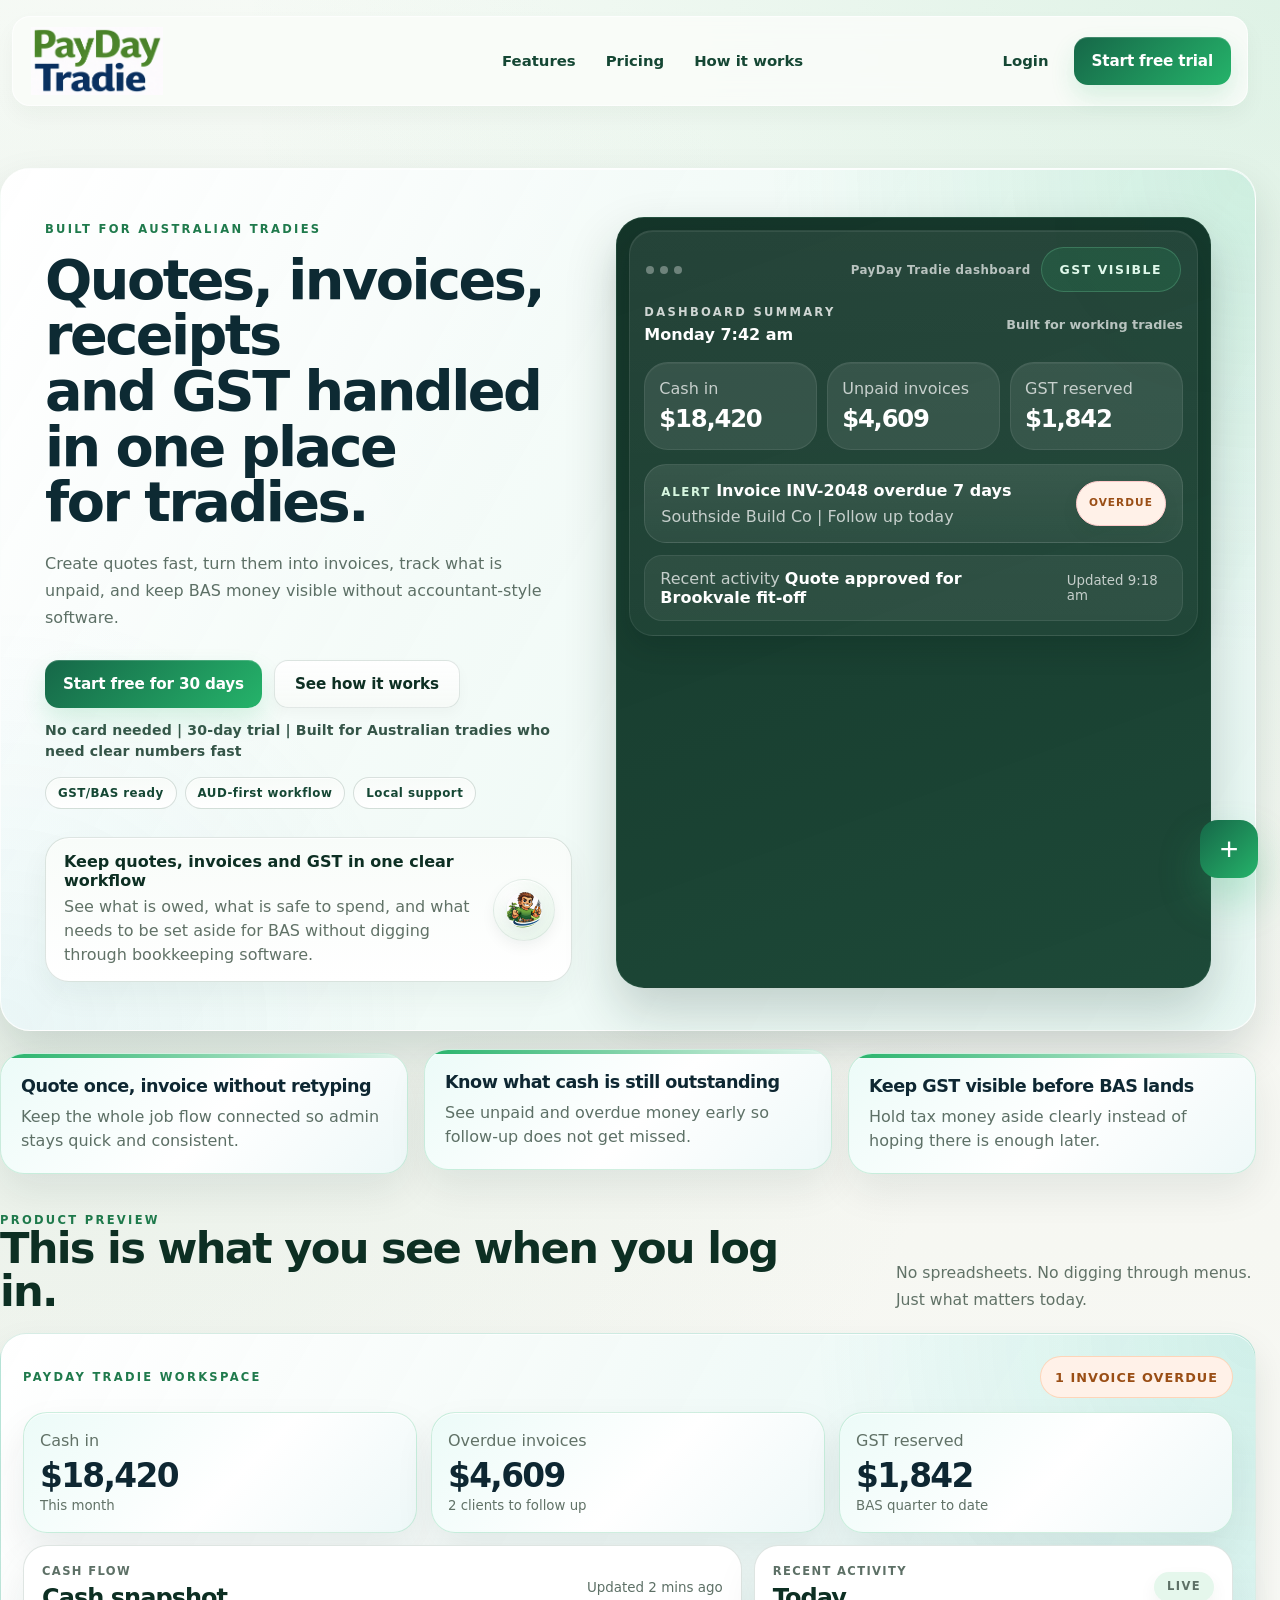
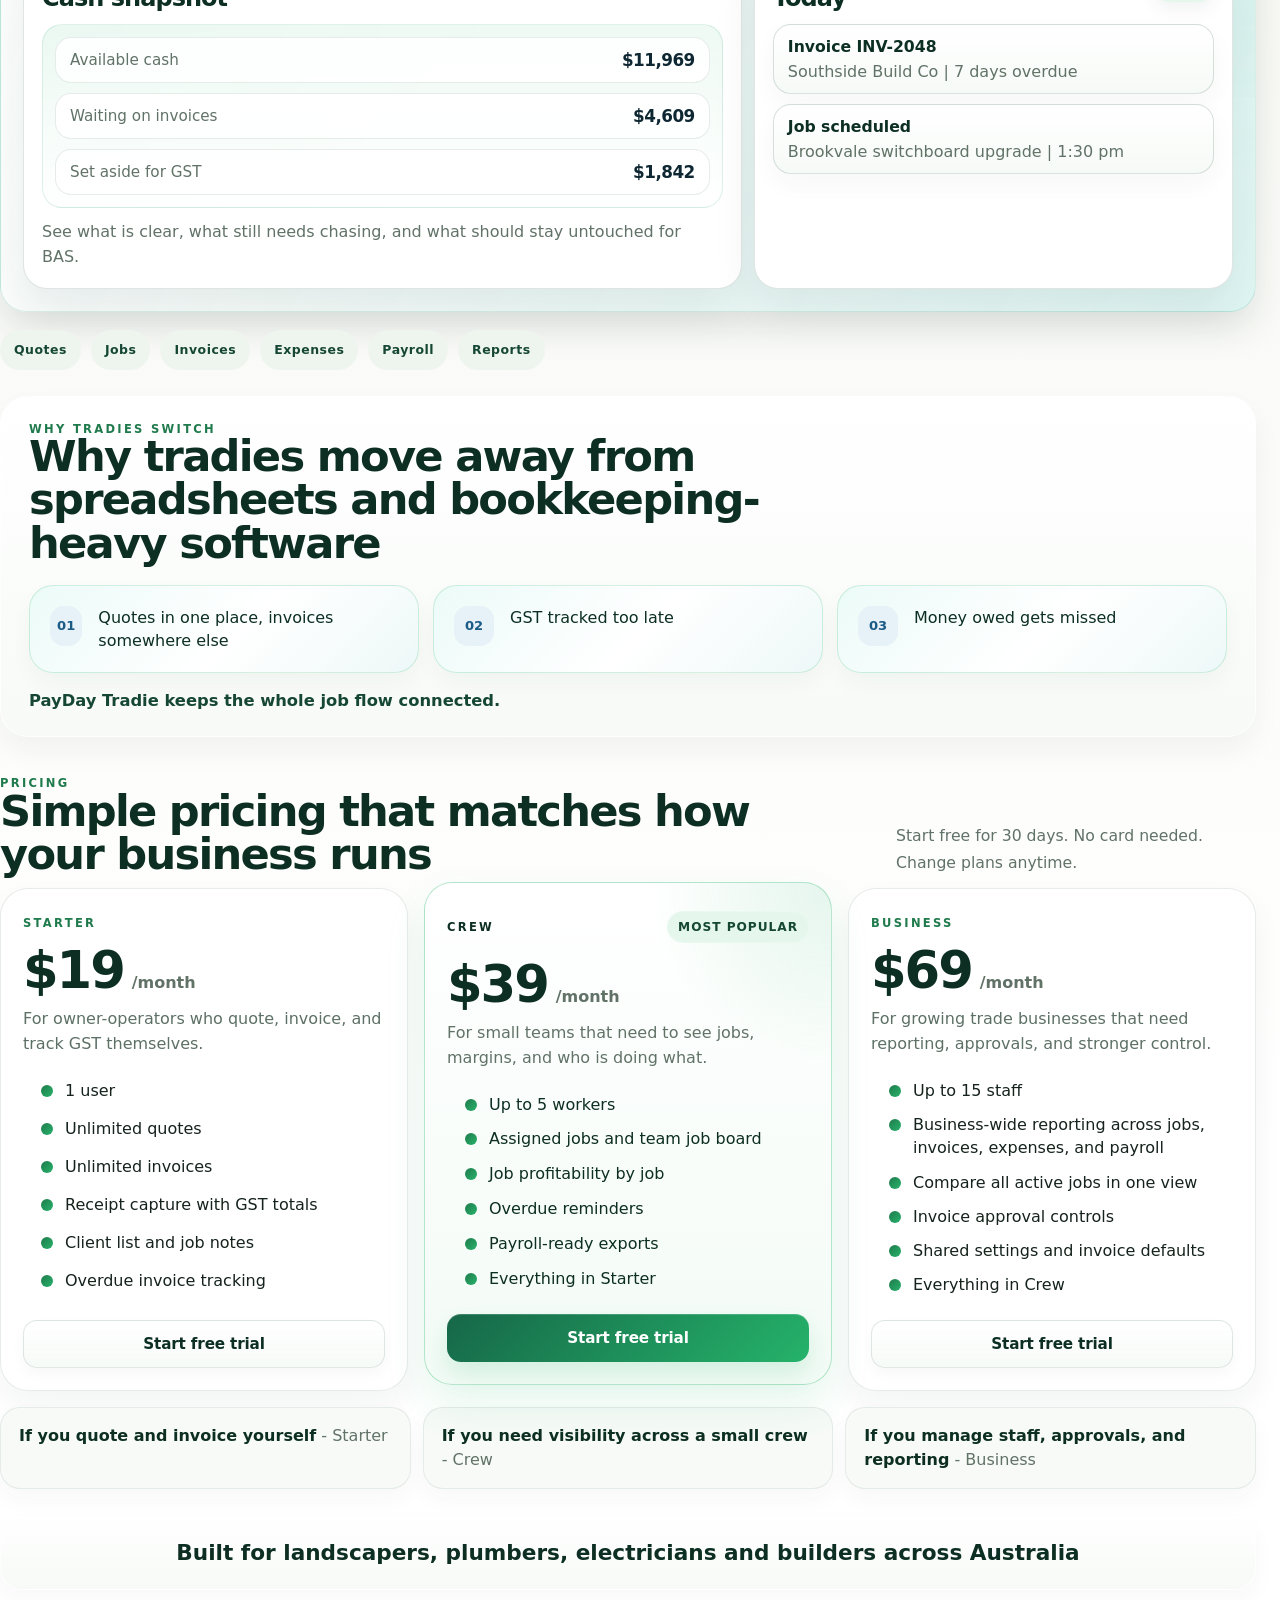
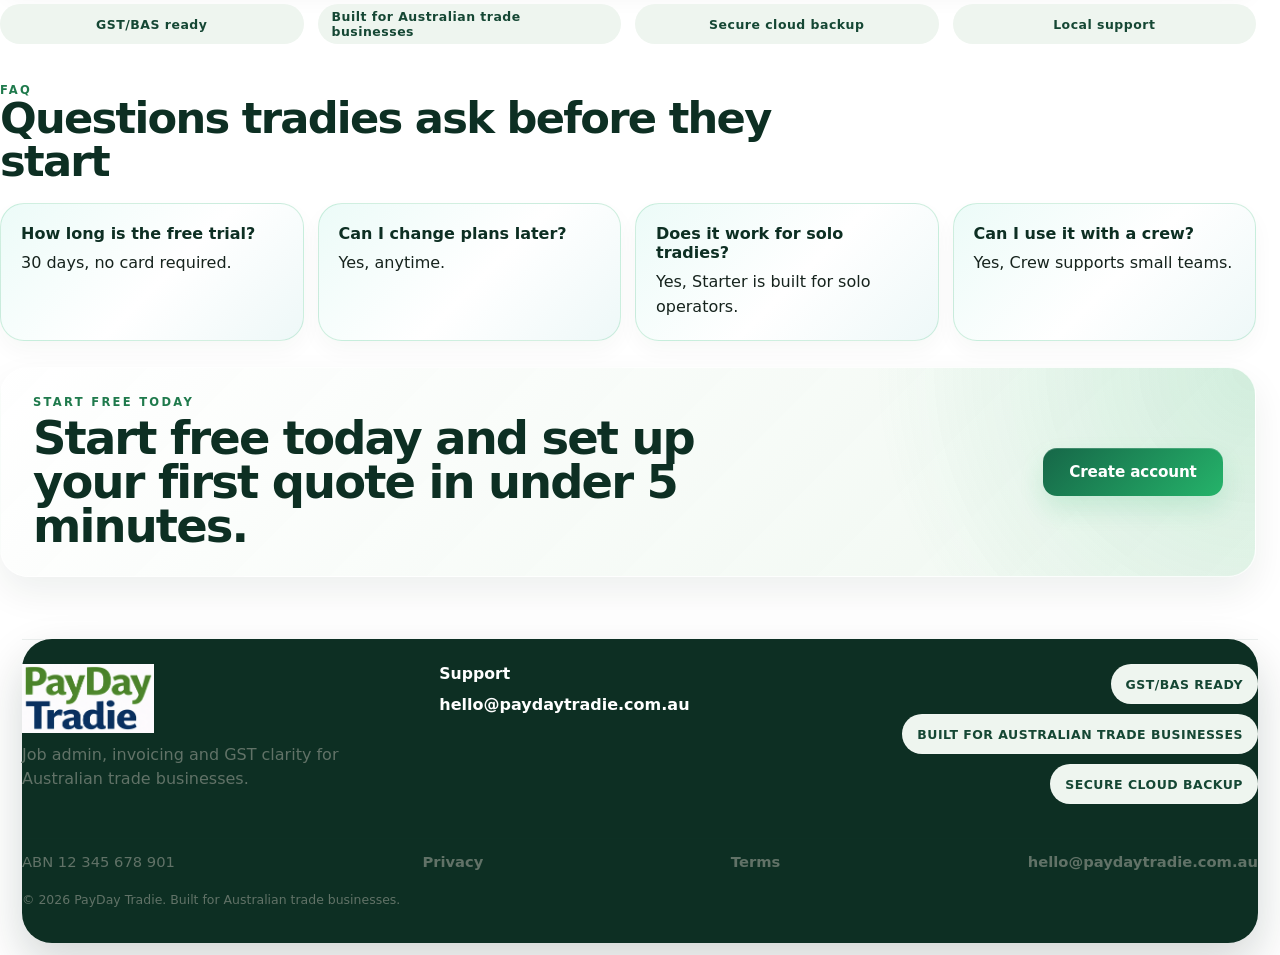
==== landing.html @ 378ffa6a "Add files via upload" ====
<!DOCTYPE html>
<html lang="en-AU">
<head>
  <meta charset="UTF-8">
  <meta name="viewport" content="width=device-width, initial-scale=1.0">
  <meta
    name="description"
    content="PayDay Tradie is accounting software built for Australian tradies. Track expenses, send invoices, capture receipts, manage GST/BAS and understand job costs without the admin mess."
  >
  <title>PayDay Tradie | Accounting Software for Australian Tradies</title>
  <link rel="stylesheet" href="landing.css">
</head>
<body>
  <header class="site-header">
    <a class="brand" href="#top" aria-label="PayDay Tradie home">
      <img src="assets/logo-wordmark.png" alt="PayDay Tradie">
    </a>

    <button class="nav-toggle" type="button" aria-expanded="false" aria-controls="siteNav" id="navToggle">
      <span></span>
      <span></span>
      <span></span>
      <span class="sr-only">Toggle navigation</span>
    </button>

    <nav class="site-nav" id="siteNav" aria-label="Primary navigation">
      <div class="site-nav-links">
        <a href="#features">Features</a>
        <a href="#pricing">Pricing</a>
        <a href="#how-it-works">How it works</a>
      </div>
      <div class="site-nav-actions">
        <button class="nav-link-button" type="button" id="signInButton">Login</button>
        <button class="nav-cta" type="button" id="createAccountButton">Start free trial</button>
      </div>
    </nav>
  </header>

  <main id="landingApp">
    <div id="top"></div>
    <section class="hero-section">
      <div class="hero-copy">
        <p class="eyebrow">Built for Australian tradies</p>
        <h1>
          <span class="hero-title-line">Quotes, invoices, receipts</span>
          <span class="hero-title-line">and GST handled in one place</span>
          <span class="hero-title-line">for tradies.</span>
        </h1>
        <p class="hero-text">
          Create quotes fast, turn them into invoices, track what is unpaid, and keep BAS money visible without accountant-style software.
        </p>
        <div class="hero-actions">
          <button class="button button-primary" type="button" data-plan="Starter">Start free for 30 days</button>
          <a class="button button-secondary" href="#how-it-works">See how it works</a>
        </div>
        <p class="hero-trial-line">No card needed | 30-day trial | Built for Australian tradies who need clear numbers fast</p>
        <div class="hero-confidence-row" aria-label="Trust points">
          <span>GST/BAS ready</span>
          <span>AUD-first workflow</span>
          <span>Local support</span>
        </div>
        <div class="hero-proof-strip">
          <div class="hero-proof-copy">
            <strong>Keep quotes, invoices and GST in one clear workflow</strong>
            <p>See what is owed, what is safe to spend, and what needs to be set aside for BAS without digging through bookkeeping software.</p>
          </div>
          <div class="hero-proof-mascot" aria-hidden="true">
            <img src="assets/mascot.png" alt="PayDay Tradie mascot" class="hero-mascot-badge">
          </div>
        </div>
      </div>

      <aside class="hero-panel hero-dashboard-panel" aria-label="PayDay Tradie dashboard preview">
        <div class="hero-visual-window">
          <div class="hero-visual-toolbar">
            <div class="hero-visual-dots" aria-hidden="true">
              <span></span>
              <span></span>
              <span></span>
            </div>
            <div class="hero-visual-meta">
              <span class="hero-visual-label">PayDay Tradie dashboard</span>
              <span class="live-pill">GST visible</span>
            </div>
          </div>

          <div class="hero-panel-header">
            <div>
              <p class="panel-label">Dashboard summary</p>
              <strong>Monday 7:42 am</strong>
            </div>
            <span class="hero-panel-caption">Built for working tradies</span>
          </div>

          <div class="hero-panel-kpis">
            <article>
              <span>Cash in</span>
              <strong>$18,420</strong>
            </article>
            <article>
              <span>Unpaid invoices</span>
              <strong>$4,609</strong>
            </article>
            <article>
              <span>GST reserved</span>
              <strong>$1,842</strong>
            </article>
          </div>

          <div class="hero-panel-alert">
            <div>
              <span class="alert-label">Alert</span>
              <strong>Invoice INV-2048 overdue 7 days</strong>
              <p>Southside Build Co | Follow up today</p>
            </div>
            <span class="status-badge status-overdue">Overdue</span>
          </div>

          <div class="hero-panel-activity">
            <div>
              <span>Recent activity</span>
              <strong>Quote approved for Brookvale fit-off</strong>
            </div>
            <small>Updated 9:18 am</small>
          </div>
        </div>
      </aside>
    </section>

    <section class="outcomes-section" id="features" aria-label="Core outcomes">
      <article class="outcome-card">
        <strong>Quote once, invoice without retyping</strong>
        <p>Keep the whole job flow connected so admin stays quick and consistent.</p>
      </article>
      <article class="outcome-card">
        <strong>Know what cash is still outstanding</strong>
        <p>See unpaid and overdue money early so follow-up does not get missed.</p>
      </article>
      <article class="outcome-card">
        <strong>Keep GST visible before BAS lands</strong>
        <p>Hold tax money aside clearly instead of hoping there is enough later.</p>
      </article>
    </section>

    <section class="preview-section" id="how-it-works">
      <div class="section-heading compact-heading">
        <div>
          <p class="eyebrow">Product preview</p>
          <h2>This is what you see when you log in.</h2>
        </div>
        <p class="section-lead">No spreadsheets. No digging through menus. Just what matters today.</p>
      </div>

      <div class="dashboard-preview-shell" id="preview">
        <div class="dashboard-preview-top">
          <div>
            <p class="eyebrow">PayDay Tradie workspace</p>
          </div>
          <span class="preview-alert-badge">1 invoice overdue</span>
        </div>
        <div class="dashboard-preview-kpis">
          <article class="dashboard-kpi">
            <span>Cash in</span>
            <strong>$18,420</strong>
            <small>This month</small>
          </article>
          <article class="dashboard-kpi">
            <span>Overdue invoices</span>
            <strong>$4,609</strong>
            <small>2 clients to follow up</small>
          </article>
          <article class="dashboard-kpi">
            <span>GST reserved</span>
            <strong>$1,842</strong>
            <small>BAS quarter to date</small>
          </article>
        </div>
          <div class="dashboard-preview-body">
            <article class="dashboard-insight-card">
              <div class="preview-card-head">
                <div>
                  <span class="trust-label">Cash flow</span>
                  <h3>Cash snapshot</h3>
                </div>
                <small>Updated 2 mins ago</small>
              </div>
              <div class="preview-cash-summary" aria-label="Cash flow snapshot">
                <div class="preview-cash-row">
                  <span>Available cash</span>
                  <strong>$11,969</strong>
                </div>
                <div class="preview-cash-row">
                  <span>Waiting on invoices</span>
                  <strong>$4,609</strong>
                </div>
                <div class="preview-cash-row">
                  <span>Set aside for GST</span>
                  <strong>$1,842</strong>
                </div>
              </div>
              <p class="preview-copy">See what is clear, what still needs chasing, and what should stay untouched for BAS.</p>
            </article>
          <article class="dashboard-activity-card">
            <div class="preview-card-head">
              <div>
                <span class="trust-label">Recent activity</span>
                <h3>Today</h3>
              </div>
              <span class="status-badge status-live">Live</span>
            </div>
            <div class="preview-list">
              <div>
                <strong>Invoice INV-2048</strong>
                <p>Southside Build Co | 7 days overdue</p>
              </div>
              <div>
                <strong>Job scheduled</strong>
                <p>Brookvale switchboard upgrade | 1:30 pm</p>
              </div>
            </div>
          </article>
        </div>
      </div>

      <div class="feature-strip" aria-label="Feature summary">
        <span>Quotes</span>
        <span>Jobs</span>
        <span>Invoices</span>
        <span>Expenses</span>
        <span>Payroll</span>
        <span>Reports</span>
      </div>
    </section>

    <section class="switch-section">
      <article class="switch-card">
        <div class="section-heading compact-heading">
          <div>
            <p class="eyebrow">Why tradies switch</p>
            <h2>Why tradies move away from spreadsheets and bookkeeping-heavy software</h2>
          </div>
        </div>
        <div class="pain-grid">
          <article class="pain-point">
            <span class="pain-icon">01</span>
            <p>Quotes in one place, invoices somewhere else</p>
          </article>
          <article class="pain-point">
            <span class="pain-icon">02</span>
            <p>GST tracked too late</p>
          </article>
          <article class="pain-point">
            <span class="pain-icon">03</span>
            <p>Money owed gets missed</p>
          </article>
        </div>
        <p class="switch-closing-line">PayDay Tradie keeps the whole job flow connected.</p>
      </article>
    </section>

    <section class="pricing-section" id="pricing">
      <div class="section-heading compact-heading pricing-heading">
        <div>
          <p class="eyebrow">Pricing</p>
          <h2>Simple pricing that matches how your business runs</h2>
        </div>
        <p class="section-lead">Start free for 30 days. No card needed. Change plans anytime.</p>
      </div>
        <div class="pricing-grid">
          <article class="price-card" data-plan-card="Starter">
            <p class="plan-name">Starter</p>
            <h3>$19<span>/month</span></h3>
            <p class="plan-copy">For owner-operators who quote, invoice, and track GST themselves.</p>
            <ul>
              <li>1 user</li>
              <li>Unlimited quotes</li>
              <li>Unlimited invoices</li>
              <li>Receipt capture with GST totals</li>
              <li>Client list and job notes</li>
              <li>Overdue invoice tracking</li>
            </ul>
            <button class="button button-secondary" type="button" data-plan="Starter">Start free trial</button>
          </article>
          <article class="price-card featured" data-plan-card="Crew">
            <div class="price-card-topline">
              <p class="plan-name">Crew</p>
              <span class="pricing-popular-badge">Most popular</span>
            </div>
            <h3>$39<span>/month</span></h3>
            <p class="plan-copy">For small teams that need to see jobs, margins, and who is doing what.</p>
            <ul>
              <li>Up to 5 workers</li>
              <li>Assigned jobs and team job board</li>
              <li>Job profitability by job</li>
              <li>Overdue reminders</li>
              <li>Payroll-ready exports</li>
              <li>Everything in Starter</li>
            </ul>
            <button class="button button-primary" type="button" data-plan="Crew">Start free trial</button>
          </article>
          <article class="price-card" data-plan-card="Business">
            <p class="plan-name">Business</p>
            <h3>$69<span>/month</span></h3>
            <p class="plan-copy">For growing trade businesses that need reporting, approvals, and stronger control.</p>
            <ul>
              <li>Up to 15 staff</li>
              <li>Business-wide reporting across jobs, invoices, expenses, and payroll</li>
              <li>Compare all active jobs in one view</li>
              <li>Invoice approval controls</li>
              <li>Shared settings and invoice defaults</li>
              <li>Everything in Crew</li>
            </ul>
            <button class="button button-secondary" type="button" data-plan="Business">Start free trial</button>
          </article>
        </div>
        <div class="plan-fit-strip" aria-label="Plan decision help">
          <p><strong>If you quote and invoice yourself</strong> - Starter</p>
          <p><strong>If you need visibility across a small crew</strong> - Crew</p>
          <p><strong>If you manage staff, approvals, and reporting</strong> - Business</p>
        </div>
    </section>

    <section class="trust-section" aria-label="Trust signals">
      <div class="trust-strip">
        <p>Built for landscapers, plumbers, electricians and builders across Australia</p>
      </div>
      <div class="trust-badges-grid">
        <span>GST/BAS ready</span>
        <span>Built for Australian trade businesses</span>
        <span>Secure cloud backup</span>
        <span>Local support</span>
      </div>
    </section>

    <section class="faq-section" aria-label="Frequently asked questions">
      <div class="section-heading compact-heading">
        <div>
          <p class="eyebrow">FAQ</p>
          <h2>Questions tradies ask before they start</h2>
        </div>
      </div>
      <div class="faq-grid">
        <article>
          <strong>How long is the free trial?</strong>
          <p>30 days, no card required.</p>
        </article>
        <article>
          <strong>Can I change plans later?</strong>
          <p>Yes, anytime.</p>
        </article>
        <article>
          <strong>Does it work for solo tradies?</strong>
          <p>Yes, Starter is built for solo operators.</p>
        </article>
        <article>
          <strong>Can I use it with a crew?</strong>
          <p>Yes, Crew supports small teams.</p>
        </article>
      </div>
    </section>

    <section class="final-cta-section" aria-label="Final call to action">
      <article class="final-cta-card">
        <div>
          <p class="eyebrow">Start free today</p>
          <h2>Start free today and set up your first quote in under 5 minutes.</h2>
        </div>
        <div class="final-cta-actions">
          <button class="button button-primary" type="button" data-plan="Starter">Create account</button>
        </div>
      </article>
    </section>
  </main>

  <main class="workspace-app hidden" id="workspaceApp">
    <aside class="workspace-sidebar">
      <a class="workspace-logo" href="#workspace-dashboard" data-workspace-link>
        <img src="assets/pdt-logo.png" alt="PayDay Tradie app logo">
        <div>
          <strong>PayDay Tradie</strong>
          <span>Tradie control panel</span>
        </div>
      </a>

      <nav class="workspace-nav" aria-label="Workspace sections">
        <a href="#workspace-dashboard" class="active" data-workspace-link><span class="nav-icon">DB</span><span>Dashboard</span></a>
        <a href="#workspace-jobs" data-workspace-link><span class="nav-icon">JB</span><span>Jobs</span></a>
        <a href="#workspace-clients" data-workspace-link><span class="nav-icon">CL</span><span>Clients</span></a>
        <a href="#workspace-quotes" data-workspace-link><span class="nav-icon">QT</span><span>Quotes</span></a>
        <a href="#workspace-invoices" data-workspace-link><span class="nav-icon">IN</span><span>Invoices</span></a>
        <a href="#workspace-expenses" data-workspace-link><span class="nav-icon">EX</span><span>Expenses</span></a>
        <a href="#workspace-payroll" data-workspace-link><span class="nav-icon">PY</span><span>Payroll</span></a>
        <a href="#workspace-reports" data-workspace-link><span class="nav-icon">RP</span><span>Reports</span></a>
        <a href="#workspace-settings" data-workspace-link><span class="nav-icon">ST</span><span>Settings</span></a>
      </nav>

      <button class="sidebar-signout" type="button" id="signOutButton">Sign out</button>
    </aside>

    <section class="workspace-board">
    <section class="workspace-hero-card dashboard-hero-card investor-dashboard-hero" id="workspace-dashboard" data-workspace-page="workspace-dashboard">
      <div class="dashboard-story-copy">
        <p class="eyebrow">PayDay Tradie workspace</p>
        <h1 id="workspaceTitle">Welcome back</h1>
        <p class="hero-text" id="workspaceSubtitle">Start with cash in the bank, unpaid invoices, jobs running thin, and tax to hold aside. Then jump straight into quotes, invoices, and site costs.</p>
        <div class="workspace-plan-bar" aria-label="Current plan">
          <span class="status-badge status-safe" id="workspacePlanBadge">Starter plan</span>
          <p id="workspacePlanCopy">Solo tradie essentials active in this workspace.</p>
        </div>
        <div class="workspace-hero-actions">
          <a class="button button-primary" href="#workspace-jobs" data-workspace-link>New job</a>
          <a class="button button-secondary" href="#workspace-invoices" data-workspace-link>Create invoice</a>
        </div>
      </div>
      <div class="investor-kpi-grid" aria-label="Business snapshot">
        <article class="investor-kpi-card kpi-cash">
          <span id="dashboardHeroCard1Label">Cash available</span>
          <strong id="moneyAvailable">$0</strong>
          <p id="dashboardHeroCard1Copy">Usable cash after spend and tax vault.</p>
        </article>
        <article class="investor-kpi-card kpi-owed">
          <span id="dashboardHeroCard2Label">Money owed</span>
          <strong id="invoiceTotal">$0</strong>
          <p id="dashboardHeroCard2Copy">Open and overdue invoices to collect.</p>
        </article>
        <article class="investor-kpi-card kpi-margin">
          <span id="dashboardHeroCard3Label">Jobs losing profit</span>
          <strong id="dashboardUrgentMargin">0</strong>
          <p id="dashboardUrgentMarginCopy">Current job pricing is holding margin.</p>
        </article>
        <article class="investor-kpi-card kpi-tax">
          <div class="kpi-topline">
            <span id="dashboardHeroCard4Label">Tax obligations</span>
            <em id="taxSafetyLabel">Safe</em>
          </div>
          <strong id="dashboardUrgentTax">$0</strong>
          <p id="dashboardUrgentTaxCopy">Tax vault looks healthy against open invoices.</p>
        </article>
      </div>
    </section>

    <article class="workspace-card dashboard-urgent-card" id="workspace-urgent" data-workspace-page="workspace-dashboard">
      <div class="dashboard-priority-strip" id="dashboardPriorityStrip" aria-label="Top priority today"></div>
      <div class="dashboard-urgent-head">
        <div>
          <p class="eyebrow">Needs attention</p>
          <h3 class="card-title">Money to chase, jobs to watch, and BAS money to keep aside</h3>
        </div>
        <span class="status-chip" id="alertCount">0 alerts</span>
      </div>
      <div class="dashboard-urgent-grid investor-urgent-grid">
        <article class="dashboard-focus-tile">
          <span>Tax held for BAS</span>
          <strong id="taxSaved">$0</strong>
          <p>Tax vault reserved and ready for BAS.</p>
        </article>
        <article class="dashboard-focus-tile">
          <span>Money owed</span>
          <strong id="dashboardUrgentUnpaid">$0</strong>
          <p id="dashboardUrgentUnpaidCopy">No invoice chasing needed right now.</p>
        </article>
        <article class="dashboard-focus-tile">
          <span>Tracked job spend</span>
          <strong id="expenseTotal">$0</strong>
          <p>Fuel, materials, labour, and site costs logged.</p>
        </article>
      </div>
      <div class="dashboard-alert-table" id="alertsList"></div>
    </article>

    <section class="workspace-grid">
      <article class="workspace-card" id="workspace-clients" data-workspace-page="workspace-clients">
        <div class="jobs-page-head">
          <div>
            <p class="eyebrow">Clients</p>
            <h3 class="card-title">Save client details once and reuse them everywhere</h3>
            <p class="card-copy">Add the client once, then pull their contact and site details into jobs, quotes, and invoices.</p>
          </div>
          <a class="button button-primary" href="#clientForm">Add new client</a>
        </div>
        <form class="workspace-form" id="clientForm">
          <div class="field-row">
            <label>Business / client name<input type="text" name="name" placeholder="Southside Build Co" required></label>
            <label>Contact person<input type="text" name="contactPerson" placeholder="Sarah Johnson" required></label>
          </div>
          <div class="field-row">
            <label>Mobile number<input type="tel" name="phone" placeholder="0400 123 456" required></label>
            <label>Email<input type="email" name="email" placeholder="accounts@southsidebuild.com.au" required></label>
          </div>
          <label>Address<input type="text" name="address" placeholder="14 Greenway St, Brookvale NSW" required></label>
          <div class="field-row">
            <label>Suburb / postcode<input type="text" name="suburb" placeholder="Brookvale 2100" required></label>
            <label>Payment terms
              <select name="paymentTerms">
                <option value="7 days">7 days</option>
                <option value="14 days">14 days</option>
                <option value="30 days">30 days</option>
                <option value="Due on receipt">Due on receipt</option>
              </select>
            </label>
          </div>
          <label>Tags<input type="text" name="tags" placeholder="Commercial, repeat client"></label>
          <label>Client notes<input type="text" name="notes" placeholder="Prefers morning site visits, PO required"></label>
          <button class="button button-primary" type="submit">Save client</button>
        </form>
      </article>

      <article class="workspace-card" id="workspace-jobs" data-workspace-page="workspace-jobs">
        <div class="jobs-page-head">
          <div>
            <p class="eyebrow">Jobs</p>
            <h3 class="card-title">Run jobs from quote through to final invoice</h3>
            <p class="card-copy">Search current work, check what stage each job is at, and create new jobs with client details already filled in.</p>
          </div>
          <a class="button button-primary" href="#jobForm">Create new job</a>
        </div>

        <div class="jobs-toolbar">
          <label class="search-wrap">
            Search jobs
            <input type="search" id="jobSearchInput" placeholder="Search job, client, suburb, status, or team member">
          </label>
          <div class="job-filter-tabs" aria-label="Job filters">
            <button class="filter-chip active" type="button" data-job-filter="All">All</button>
            <button class="filter-chip" type="button" data-job-filter="Active">Active</button>
            <button class="filter-chip" type="button" data-job-filter="Upcoming">Upcoming</button>
            <button class="filter-chip" type="button" data-job-filter="Completed">Completed</button>
            <button class="filter-chip" type="button" data-job-filter="Recurring">Recurring</button>
            <button class="filter-chip" type="button" data-job-filter="Archived">Archived</button>
          </div>
        </div>

        <form class="workspace-form" id="jobForm">
          <div class="quick-start-strip" aria-label="Job start options">
            <button class="quick-start-option active" type="button" data-job-start="client">Create from existing client</button>
            <button class="quick-start-option" type="button" data-job-start="previous">Create from previous job</button>
            <button class="quick-start-option" type="button" data-job-start="blank">Blank job</button>
          </div>
          <div class="quick-start-strip hidden" id="jobBlankClientActions" aria-label="Blank job client options">
            <button class="quick-start-option active" type="button" data-job-blank-client="existing">Select existing client</button>
            <button class="quick-start-option" type="button" data-job-blank-client="new">Add new client</button>
          </div>
          <label class="hidden" id="jobPreviousWrap">Previous job
            <select id="jobPreviousSelect">
              <option value="">Choose a previous job</option>
            </select>
          </label>
          <label>Client<select name="clientId" id="jobClientSelect" required></select></label>
          <div class="field-row">
            <label>Client phone<input type="text" name="clientPhone" id="jobClientPhone"></label>
            <label>Client email<input type="email" name="clientEmail" id="jobClientEmail"></label>
          </div>
          <div class="field-row">
            <label>Site address<input type="text" name="address" id="jobAddress" placeholder="Job address" required></label>
            <label>Job name<input type="text" name="name" id="jobNameInput" list="jobNameSuggestions" placeholder="Warehouse fit-off" required></label>
          </div>
          <datalist id="jobNameSuggestions"></datalist>
          <datalist id="jobDescriptionSuggestions"></datalist>
          <label>Description of work<textarea name="description" id="jobDescriptionInput" rows="4" placeholder="Scope, site access, and what needs to be done" required></textarea></label>
          <div class="quick-add-row smart-fill-row" id="jobDescriptionQuickSuggestions"></div>
          <div class="field-row">
            <label>Estimated value<input type="number" name="quoteAmount" min="0" step="0.01" value="8500" required></label>
            <label>Labour cost<input type="number" name="labourCost" min="0" step="0.01" value="2400" required></label>
          </div>
          <div class="field-row">
            <label>Material cost<input type="number" name="materialCost" min="0" step="0.01" value="3850" required></label>
            <label>Scheduled date/time<input type="datetime-local" name="scheduledAt" required></label>
          </div>
          <div class="field-row">
            <label>Assigned team member<input type="text" name="assignee" placeholder="Beau / Jake / Crew A" required></label>
            <label>Stage
              <select name="status" id="jobStatusSelect">
                <option value="Draft">Draft</option>
                <option value="Active">Active</option>
                <option value="Upcoming">Upcoming</option>
                <option value="Completed">Completed</option>
                <option value="Archived">Archived</option>
              </select>
            </label>
          </div>
          <div class="field-row">
            <label>Recurring
              <select name="recurring" id="jobRecurringSelect">
                <option value="One-off">One-off</option>
                <option value="Weekly">Weekly</option>
                <option value="Fortnightly">Fortnightly</option>
                <option value="Monthly">Monthly</option>
              </select>
            </label>
          </div>
          <label>Internal notes<input type="text" name="internalNotes" id="jobInternalNotes" placeholder="Crew notes, access codes, materials to bring"></label>
          <div class="field-row form-action-row">
            <button class="button button-primary" type="submit">Save job</button>
            <button class="button button-secondary" type="button" id="quoteJobButton">Quote for job</button>
          </div>
        </form>
      </article>

      <article class="workspace-card records-card" data-workspace-page="workspace-dashboard">
        <div class="records-head">
          <div>
            <p class="eyebrow">Recent activity</p>
            <h3 class="card-title">What changed recently</h3>
          </div>
          <span class="status-chip" id="activityCount">0 items</span>
        </div>
        <div class="dashboard-activity-table" id="dashboardActivityList"></div>
      </article>

      <article class="workspace-card" id="workspace-invoices" data-workspace-page="workspace-invoices">
        <div class="jobs-page-head">
          <div>
            <p class="eyebrow">Invoices</p>
            <h3 class="card-title">Send invoices from site, the ute, or back at the desk</h3>
            <p class="card-copy">Start fresh or pull in a completed job, fill client details automatically, and keep unpaid money front and centre.</p>
          </div>
          <a class="button button-primary" href="#invoiceForm">Create new invoice</a>
        </div>
        <div class="plan-inline-lock hidden" id="invoiceApprovalPrompt"></div>
  
        <div class="builder-layout invoice-builder-layout">
        <form class="workspace-form" id="invoiceForm">
          <details class="form-collapse-card" open>
            <summary><span>1. Who is this for?</span><small>Start from a quote, job, client, or repeat invoice and let the details fill in</small></summary>
            <div class="form-collapse-body">
              <div class="invoice-priority-banner">
                <strong>Quote to invoice in one click</strong>
                <span>Best for getting approved work billed fast without retyping.</span>
              </div>
              <div class="invoice-start-strip" aria-label="Invoice starting options">
                <button class="invoice-start-option active" type="button" data-invoice-start="quote">Existing quote</button>
                <button class="invoice-start-option" type="button" data-invoice-start="job">Existing job</button>
                <button class="invoice-start-option" type="button" data-invoice-start="client">Create from existing client</button>
                <button class="invoice-start-option" type="button" data-invoice-start="repeat">Repeat previous invoice</button>
              </div>
              <div class="invoice-source-grid">
                <label class="hidden" id="invoiceJobSourceWrap">Existing job
                  <select name="sourceJobId" id="invoiceJobSelect">
                    <option value="">Choose a completed job</option>
                  </select>
                </label>
                <div id="invoiceQuoteSourceWrap">
                  <label class="search-wrap">Find a quote
                    <input type="search" id="invoiceQuoteSearchInput" placeholder="Search client, quote number, suburb, or job name">
                  </label>
                  <div class="invoice-quote-filter-row" aria-label="Quote filters">
                    <button class="filter-chip active" type="button" data-invoice-quote-filter="Recent">Recent</button>
                    <button class="filter-chip" type="button" data-invoice-quote-filter="Accepted">Accepted</button>
                    <button class="filter-chip" type="button" data-invoice-quote-filter="This month">This month</button>
                    <button class="filter-chip" type="button" data-invoice-quote-filter="Client">Client</button>
                  </div>
                  <div class="invoice-quote-section">
                    <div class="invoice-quote-section-head">
                      <strong>Recent accepted quotes</strong>
                      <span>Last 5 ready to invoice</span>
                    </div>
                    <div class="invoice-quote-card-grid" id="invoiceQuoteRecentList"></div>
                  </div>
                  <div class="invoice-quote-section">
                    <div class="invoice-quote-section-head">
                      <strong>Matching quotes</strong>
                      <span>Search-first selection built for busy days</span>
                    </div>
                    <div class="invoice-quote-card-grid" id="invoiceQuoteResults"></div>
                  </div>
                  <div class="invoice-quote-confirmation hidden" id="invoiceQuoteConfirmation"></div>
                </div>
                <label class="hidden" id="invoiceDuplicateWrap">Repeat previous invoice
                  <select id="invoiceDuplicateSelect">
                    <option value="">Choose an invoice to copy</option>
                  </select>
                </label>
              </div>
              <div class="quick-add-row smart-fill-row">
                <button class="mini-action" type="button" id="invoiceQuickClientButton">Add new client</button>
                <button class="mini-action" type="button" id="invoiceQuickJobButton">Add new job</button>
                <button class="mini-action" type="button" id="invoiceQuickQuoteButton">Add new quote</button>
              </div>
              <div class="field-row">
                <label>Bill to
                  <select name="clientId" id="invoiceClientSelect" required></select>
                </label>
                <label>Invoice type
                  <select name="invoiceType" id="invoiceTypeSelect">
                    <option value="Final invoice">Final invoice</option>
                    <option value="Deposit">Deposit</option>
                    <option value="Progress payment">Progress payment</option>
                  </select>
                </label>
              </div>
              <div class="invoice-client-warning hidden" id="invoiceClientWarning"></div>
              <div class="field-row">
                <label>Job name<input type="text" name="job" id="invoiceJobNameInput" placeholder="Warehouse fit-off" required></label>
                <label>Site address<input type="text" name="siteAddress" id="invoiceSiteAddressInput" placeholder="14 Greenway St, Brookvale NSW"></label>
              </div>
              <div class="field-row">
                <label>Phone<input type="tel" name="clientPhone" id="invoiceClientPhone" placeholder="0400 123 456"></label>
                <label>Email<input type="email" name="clientEmail" id="invoiceClientEmail" placeholder="accounts@client.com.au" required></label>
              </div>
              <div class="invoice-terms-strip" aria-label="Payment terms">
                <button class="invoice-term-pill active" type="button" data-invoice-term="7 days">7 days</button>
                <button class="invoice-term-pill" type="button" data-invoice-term="14 days">14 days</button>
                <button class="invoice-term-pill" type="button" data-invoice-term="30 days">30 days</button>
                <button class="invoice-term-pill" type="button" data-invoice-term="Custom">Custom</button>
              </div>
              <div class="field-row">
                <label>Payment terms
                  <select name="paymentTerms" id="invoiceTermsSelect">
                    <option value="7 days">7 days</option>
                    <option value="14 days">14 days</option>
                    <option value="30 days">30 days</option>
                    <option value="Custom">Custom</option>
                    <option value="Due on receipt">Due on receipt</option>
                  </select>
                </label>
                <label>Invoice date<input type="date" name="issueDate" id="invoiceIssueDateInput" required></label>
              </div>
              <div class="invoice-gst-note" id="invoiceGstNote">GST is on from your saved settings. Totals update automatically.</div>
            </div>
          </details>

          <details class="form-collapse-card" open>
            <summary><span>2. What work is being charged?</span><small>Keep it simple. Enter the work and the maths handles itself</small></summary>
            <div class="form-collapse-body">
              <datalist id="invoiceItemSuggestions"></datalist>
              <div class="invoice-line-table">
                <div class="invoice-line-head">
                  <span>Description</span>
                  <span>Qty</span>
                  <span>Rate</span>
                  <span>Total</span>
                </div>
                <div class="invoice-line-row">
                  <input type="text" id="invoiceLineDescription1" list="invoiceItemSuggestions" placeholder="Materials supplied">
                  <input type="number" id="invoiceLineQty1" min="0" step="0.01" value="1">
                  <input type="number" id="invoiceLineRate1" min="0" step="0.01" value="850.00">
                  <input type="text" id="invoiceLineTotal1" value="$850.00" readonly>
                </div>
                <div class="invoice-line-row">
                  <input type="text" id="invoiceLineDescription2" list="invoiceItemSuggestions" placeholder="Labour completed">
                  <input type="number" id="invoiceLineQty2" min="0" step="0.01" value="1">
                  <input type="number" id="invoiceLineRate2" min="0" step="0.01" value="1150.00">
                  <input type="text" id="invoiceLineTotal2" value="$1,150.00" readonly>
                </div>
              </div>
              <div class="invoice-totals-bar">
                <div><span>Subtotal</span><strong id="invoiceSubtotalValue">$0</strong></div>
                <div><span>GST</span><strong id="invoiceGstDisplay">$0</strong></div>
                <div class="is-total"><span>Final total</span><strong id="invoiceTotalDisplay">$0</strong></div>
              </div>
              <input type="hidden" name="materialsAmount" id="invoiceMaterialsInput" value="850.00">
              <input type="hidden" name="labourAmount" id="invoiceLabourInput" value="1150.00">
              <input type="hidden" name="gst" id="invoiceGstInput" value="200.00">
              <input type="hidden" name="amount" id="invoiceAmountInput" value="2200.00">
            </div>
          </details>

          <details class="form-collapse-card">
            <summary><span>3. Send it</span><small>Only open this if you need custom dates, payment method, or extra notes</small></summary>
            <div class="form-collapse-body">
              <div class="field-row">
                <label>Due date<input type="date" name="dueDate" id="invoiceDueDateInput" required></label>
                <label>Payment method
                  <select name="paymentMethod" id="invoicePaymentMethodSelect">
                    <option value="Bank transfer">Bank transfer</option>
                    <option value="Card">Card</option>
                    <option value="Cash">Cash</option>
                  </select>
                </label>
              </div>
              <div class="field-row">
                <label>Invoice status
                  <select name="status" id="invoiceStatusSelect">
                    <option value="Draft">Draft</option>
                    <option value="Unpaid">Unpaid</option>
                    <option value="Paid">Paid</option>
                  </select>
                </label>
                <label class="invoice-approval-field hidden" id="invoiceApprovalField">
                  Approval before sending
                  <select name="approvalRequired" id="invoiceApprovalRequiredSelect">
                    <option value="no">No approval needed</option>
                    <option value="yes">Approval required</option>
                  </select>
                </label>
              </div>
            </div>
          </details>

          <details class="form-collapse-card">
            <summary><span>Extra notes</span><small>Only if you want a message or supporting note on the PDF/email</small></summary>
            <div class="form-collapse-body">
              <label>Message to customer<textarea name="notes" id="invoiceNotesInput" rows="3" placeholder="Thanks for the work. Please use the invoice number as the payment reference."></textarea></label>
              <label>Supporting note<input type="text" name="attachmentsNote" id="invoiceAttachmentInput" placeholder="e.g. Photos and signed job sheet available on request"></label>
            </div>
          </details>

          <div class="invoice-action-bar">
            <button class="button button-secondary" type="submit" data-invoice-submit="draft">Save draft</button>
            <button class="button button-primary" type="submit" data-invoice-submit="send">Send invoice</button>
            <button class="button button-secondary" type="submit" data-invoice-submit="later">Send later</button>
            <button class="button button-ghost" type="button" id="invoiceResetButton">Start fresh</button>
          </div>
        </form>
        <aside class="builder-side-panel sticky-summary-panel invoice-preview-panel">
          <p class="eyebrow">Money summary</p>
          <h3 class="card-title">Total due</h3>
          <p class="card-copy">Keep the amount, GST, and due date in view while you build it.</p>
          <div class="invoice-totals-bar">
            <div><span>Subtotal</span><strong id="invoiceStickySubtotal">$0</strong></div>
            <div><span>GST</span><strong id="invoiceStickyGst">$0</strong></div>
            <div class="is-total"><span>Total due</span><strong id="invoiceStickyTotal">$0</strong></div>
          </div>
          <div class="invoice-preview-thumb" id="invoiceDraftPreview">
            <span>Draft invoice</span>
            <strong id="invoiceDraftNumber">PDT-INV-next</strong>
            <p id="invoiceDraftClient">Choose a client and job to start the preview.</p>
            <p class="invoice-preview-meta" id="invoiceDraftMeta">Final invoice / GST on / waiting for details</p>
            <div class="invoice-preview-thumb-grid">
              <div><span>Issue date</span><strong id="invoiceDraftIssueDate">Today</strong></div>
              <div><span>Due</span><strong id="invoiceDraftDueDate">-</strong></div>
              <div><span>GST</span><strong id="invoiceDraftGst">$0</strong></div>
              <div><span>Total</span><strong id="invoiceDraftTotal">$0</strong></div>
            </div>
          </div>
        </aside>
        </div>
      </article>

      <article class="workspace-card" id="workspace-expenses" data-workspace-page="workspace-expenses">
        <div class="jobs-page-head">
          <div>
            <p class="eyebrow">Expenses</p>
            <h3 class="card-title">Log fuel, tools, materials, and site costs before receipts disappear</h3>
            <p class="card-copy">Attach a receipt, link the spend to a job, and keep job costs and claimable expenses tidy.</p>
          </div>
          <div class="workspace-hero-actions">
            <a class="button button-primary" href="#expenseForm">Add expense</a>
            <label class="button button-secondary upload-receipt-button" for="expenseReceiptInput">Upload receipt</label>
          </div>
        </div>

        <form class="workspace-form" id="expenseForm">
          <details class="form-collapse-card" open>
            <summary><span>Receipt first</span><small>Snap the docket first, then finish the details underneath</small></summary>
            <div class="form-collapse-body">
              <div class="quick-start-strip compact-start-strip" aria-label="Expense start options">
                <button class="quick-start-option active" type="button" data-expense-start="receipt">Upload receipt first</button>
                <button class="quick-start-option" type="button" data-expense-start="manual">Add expense manually</button>
              </div>
              <label class="expense-upload-tile" for="expenseReceiptInput">
                <span>Upload receipt</span>
                <strong>Drop in the photo or PDF first</strong>
                <small>Best for on-site capture before the paperwork disappears.</small>
              </label>
              <input type="file" name="receiptFile" id="expenseReceiptInput" accept="image/*,application/pdf">
              <datalist id="expenseSupplierSuggestions"></datalist>
              <div class="field-row">
                <label>Supplier<input type="text" name="supplier" id="expenseSupplierInput" list="expenseSupplierSuggestions" placeholder="Bunnings Trade" required></label>
                <label>Total paid, including GST<input type="number" name="amount" id="expenseAmountInput" min="0" step="0.01" value="286.90" required></label>
              </div>
              <div class="field-row">
                <label>What was it for?
                  <select name="category" id="expenseCategorySelect" required>
                    <option value="Materials">Materials</option>
                    <option value="Fuel">Fuel</option>
                    <option value="Labour">Labour</option>
                    <option value="Equipment">Equipment</option>
                    <option value="Other">Other</option>
                  </select>
                </label>
                <label>Job
                  <select name="jobId" id="expenseJobSelect">
                    <option value="">No linked job</option>
                  </select>
                </label>
              </div>
              <div class="quick-add-row smart-fill-row">
                <button class="mini-action" type="button" id="expenseQuickJobButton">Add new job</button>
              </div>
            </div>
          </details>

          <details class="form-collapse-card">
            <summary><span>Receipt, date, and payment card</span><small>Defaults to today's date and your usual payment method</small></summary>
            <div class="form-collapse-body">
              <div class="field-row">
                <label>Date paid<input type="date" name="expenseDate" id="expenseDateInput" required></label>
                <label>Paid with
                  <select name="paymentSource" id="expensePaymentSelect">
                    <option value="Business card">Business card</option>
                    <option value="Fuel card">Fuel card</option>
                    <option value="Bank transfer">Bank transfer</option>
                    <option value="Cash">Cash</option>
                  </select>
                </label>
              </div>
            </div>
          </details>

          <details class="form-collapse-card">
            <summary><span>GST and notes</span><small>GST is prefilled and can be adjusted if needed</small></summary>
            <div class="form-collapse-body">
              <label>GST included<input type="number" name="gst" id="expenseGstInput" min="0" step="0.01" value="26.08" required></label>
              <label>Notes<textarea name="notes" id="expenseNotesInput" rows="3" placeholder="e.g. Concrete screws and sealant for Warehouse fit-off."></textarea></label>
            </div>
          </details>

          <div class="expense-receipt-preview hidden" id="expenseReceiptPreviewWrap">
            <img id="expenseReceiptPreviewImage" alt="Uploaded receipt preview">
            <div>
              <span>Receipt attached</span>
              <strong id="expenseReceiptName">No file selected</strong>
            </div>
          </div>

          <button class="button button-primary" type="submit">Save expense</button>
        </form>
      </article>

      <article class="workspace-card records-card" id="workspace-client-list" data-workspace-page="workspace-clients">
        <div class="records-head">
          <div>
            <p class="eyebrow">Clients</p>
            <h3 class="card-title">Newest clients, balances, and linked jobs</h3>
          </div>
          <span class="status-chip" id="clientCount">0 clients</span>
        </div>
        <div class="client-tools">
          <label class="search-wrap">
            Search clients
            <input type="search" id="clientSearchInput" placeholder="Search name, contact, suburb, phone, email, or tag">
          </label>
          <label class="search-wrap">
            Sort
            <select id="clientSortSelect">
              <option value="newest">Newest first</option>
              <option value="name">A-Z</option>
              <option value="outstanding">Outstanding balance</option>
              <option value="jobs">Most jobs</option>
            </select>
          </label>
        </div>
        <div class="records-list" id="clientsList"></div>
      </article>

      <article class="workspace-card records-card double-span" id="workspace-quotes" data-workspace-page="workspace-quotes">
        <div class="jobs-page-head">
          <div>
            <p class="eyebrow">Quotes</p>
            <h3 class="card-title">Quote the job, send it, and turn a yes into scheduled work</h3>
            <p class="card-copy">Start from scratch or pull in job details, send the quote to the client, and convert accepted work without retyping.</p>
          </div>
          <a class="button button-primary" href="#quoteForm">Create new quote</a>
        </div>

        <div class="jobs-toolbar">
          <label class="search-wrap">
            Search quotes
            <input type="search" id="quoteSearchInput" placeholder="Search quote number, client, job, notes, or status">
          </label>
          <div class="job-filter-tabs" aria-label="Quote filters">
            <button class="filter-chip active" type="button" data-quote-filter="All">All</button>
            <button class="filter-chip" type="button" data-quote-filter="Draft">Draft</button>
            <button class="filter-chip" type="button" data-quote-filter="Sent">Sent</button>
            <button class="filter-chip" type="button" data-quote-filter="Accepted">Accepted</button>
            <button class="filter-chip" type="button" data-quote-filter="Rejected">Rejected</button>
            <button class="filter-chip" type="button" data-quote-filter="Expired">Expired</button>
          </div>
        </div>

        <div class="builder-layout quote-builder-layout">
        <form class="workspace-form quote-form-grid" id="quoteForm">
          <details class="form-collapse-card" open>
            <summary><span>Quick quote</span><small>Choose the job or client, name the work, and enter the quote total</small></summary>
            <div class="form-collapse-body">
              <div class="quick-start-strip" aria-label="Quote start options">
                <button class="quick-start-option active" type="button" data-quote-start="client">Create from existing client</button>
                <button class="quick-start-option" type="button" data-quote-start="job">Create from existing job</button>
                <button class="quick-start-option" type="button" data-quote-start="repeat">Repeat previous quote</button>
                <button class="quick-start-option" type="button" data-quote-start="blank">Blank quote</button>
              </div>
              <div class="quote-start-helper" id="quoteClientSearchWrap">
                <label class="search-wrap">Find client first
                  <input type="search" id="quoteClientSearchInput" placeholder="Search client name, contact, email, suburb, or postcode">
                </label>
                <div class="quote-start-context" id="quoteClientContext"></div>
              </div>
              <div class="quote-start-helper hidden" id="quoteBlankActionsWrap">
                <div class="quick-start-strip" aria-label="Blank quote choices">
                  <button class="quick-start-option" type="button" data-quote-blank-action="client">Add new client</button>
                  <button class="quick-start-option" type="button" data-quote-blank-action="job">Add new job</button>
                  <button class="quick-start-option" type="button" data-quote-blank-action="standalone">Continue without linked records</button>
                </div>
                <p class="card-copy">Use blank quote when the client or job is not in the system yet, or when you need a true standalone quote.</p>
              </div>
              <label class="hidden" id="quoteRepeatWrap">Repeat previous quote
                <select id="quoteRepeatSelect">
                  <option value="">Choose a previous quote</option>
                </select>
              </label>
              <div class="field-row">
                <label>Pull details from a job
                  <select name="sourceJobId" id="quoteSourceSelect">
                    <option value="">Start from scratch</option>
                  </select>
                </label>
                <label>Customer
                  <select name="clientId" id="quoteClientSelect" required></select>
                </label>
              </div>
              <div class="field-row">
                <label>Job name<input type="text" name="jobName" id="quoteJobNameInput" placeholder="Warehouse fit-off" required></label>
                <label>Quote total, including GST<input type="number" name="total" id="quoteTotalInput" min="0" step="0.01" value="4620" required></label>
              </div>
              <datalist id="quoteDescriptionSuggestions"></datalist>
              <label>Work to be done<textarea name="description" id="quoteDescriptionInput" rows="3" placeholder="Scope of work, inclusions, and site details" required></textarea></label>
              <div class="quick-add-row smart-fill-row" id="quoteDescriptionQuickSuggestions"></div>
            </div>
          </details>

          <details class="form-collapse-card">
            <summary><span>Customer contact and site</span><small>Usually auto-filled from the client record or source job</small></summary>
            <div class="form-collapse-body">
              <div class="field-row">
                <label>Phone<input type="tel" name="clientPhone" id="quoteClientPhone" placeholder="Client phone"></label>
                <label>Email<input type="email" name="clientEmail" id="quoteClientEmail" placeholder="Client email" required></label>
              </div>
              <div class="field-row">
                <label>Site address<input type="text" name="siteAddress" id="quoteSiteAddressInput" placeholder="18 Greenway Street, Brookvale NSW" required></label>
                <label>Valid until<input type="date" name="expiryDate" id="quoteExpiryInput" required></label>
              </div>
            </div>
          </details>

          <details class="form-collapse-card">
            <summary><span>Labour, materials, and GST split</span><small>Only open this if you want the quote broken down</small></summary>
            <div class="form-collapse-body">
              <div class="quote-items-grid">
                <label>Labour items<textarea name="labourItems" id="quoteLabourItemsInput" rows="3" placeholder="2 electricians x 2 days, commissioning, safety checks" required></textarea></label>
                <label>Material items<textarea name="materialItems" id="quoteMaterialItemsInput" rows="3" placeholder="Cable, switchboard parts, fixings, consumables" required></textarea></label>
              </div>
              <div class="quick-add-row smart-fill-row" id="quoteLabourQuickSuggestions"></div>
              <div class="quick-add-row smart-fill-row" id="quoteMaterialQuickSuggestions"></div>
              <datalist id="quoteLabourSuggestions"></datalist>
              <datalist id="quoteMaterialSuggestions"></datalist>
              <div class="quick-add-row">
                <button class="mini-action" type="button" data-quote-add="contingency">Add contingency</button>
                <button class="mini-action" type="button" data-quote-add="travel">Add travel</button>
                <button class="mini-action" type="button" data-quote-add="waste">Add waste allowance</button>
              </div>
              <div class="field-row">
                <label>Labour total ex GST<input type="number" name="labourAmount" id="quoteLabourAmountInput" min="0" step="0.01" value="2400" required></label>
                <label>Materials total ex GST<input type="number" name="materialAmount" id="quoteMaterialAmountInput" min="0" step="0.01" value="1800" required></label>
              </div>
              <div class="field-row">
                <label>GST included<input type="number" name="gst" id="quoteGstInput" min="0" step="0.01" value="420" required></label>
                <label>Scope notes<input type="text" name="notes" id="quoteNotesInput" placeholder="Excludes council fees. Quote valid while materials are available."></label>
              </div>
            </div>
          </details>

          <div class="field-row form-action-row">
            <button class="button button-primary" type="submit">Save quote</button>
            <button class="button button-secondary" type="button" id="quoteResetButton">Start from scratch</button>
          </div>
        </form>
        <aside class="builder-side-panel sticky-summary-panel quote-summary-panel">
          <p class="eyebrow">Quote summary</p>
          <h3 class="card-title">Totals while you build</h3>
          <p class="card-copy">Keep the price clear before you send it.</p>
          <div class="quote-summary-stack">
            <div><span>Labour</span><strong id="quoteSummaryLabour">$0</strong></div>
            <div><span>Materials</span><strong id="quoteSummaryMaterials">$0</strong></div>
            <div><span>Margin</span><strong id="quoteSummaryMargin">$0</strong></div>
            <div><span>GST</span><strong id="quoteSummaryGst">$0</strong></div>
            <div class="is-total"><span>Final total</span><strong id="quoteSummaryTotal">$0</strong></div>
          </div>
        </aside>
        </div>

        <div class="records-head quote-list-head">
          <div>
            <p class="eyebrow">Quote register</p>
            <h3 class="card-title">Quote pipeline and history</h3>
          </div>
          <span class="status-chip" id="quoteCount">0 quotes</span>
        </div>
        <div class="records-list" id="quotesList"></div>
      </article>

      <article class="workspace-card records-card double-span" id="workspace-invoices-list" data-workspace-page="workspace-invoices">
        <div class="records-head">
          <div>
            <p class="eyebrow">Invoice register</p>
            <h3 class="card-title">Paid, unpaid, overdue, and draft invoices</h3>
          </div>
          <span class="status-chip" id="invoiceCount">0 invoices</span>
        </div>

        <div class="invoice-summary-grid">
          <article class="invoice-summary-card">
            <span>Total unpaid</span>
            <strong id="invoiceSummaryUnpaid">$0</strong>
          </article>
          <article class="invoice-summary-card is-overdue">
            <span>Overdue amount</span>
            <strong id="invoiceSummaryOverdue">$0</strong>
          </article>
          <article class="invoice-summary-card">
            <span>Paid this month</span>
            <strong id="invoiceSummaryPaid">$0</strong>
          </article>
        </div>

        <div class="jobs-toolbar">
          <label class="search-wrap">
            Search invoices
            <input type="search" id="invoiceSearchInput" placeholder="Search invoice number, client, or job">
          </label>
          <div class="job-filter-tabs" aria-label="Invoice filters">
            <button class="filter-chip active" type="button" data-invoice-filter="All">All</button>
            <button class="filter-chip" type="button" data-invoice-filter="Paid">Paid</button>
            <button class="filter-chip" type="button" data-invoice-filter="Unpaid">Unpaid</button>
            <button class="filter-chip" type="button" data-invoice-filter="Overdue">Overdue</button>
            <button class="filter-chip" type="button" data-invoice-filter="Draft">Draft</button>
          </div>
        </div>

        <div class="records-list" id="invoicesList"></div>
      </article>

      <article class="workspace-card records-card double-span" data-workspace-page="workspace-jobs">
        <div class="records-head">
          <div>
            <p class="eyebrow">Jobs board</p>
            <h3 class="card-title">Job margin, next action, and quote or invoice status</h3>
          </div>
          <span class="status-chip" id="jobCount">0 jobs</span>
        </div>
        <div class="records-list" id="jobsList"></div>
      </article>

      <article class="workspace-card records-card" id="teamJobBoardCard" data-workspace-page="workspace-jobs">
        <div class="records-head">
          <div>
            <p class="eyebrow">Team job board</p>
            <h3 class="card-title">See who owns which jobs and what needs attention</h3>
          </div>
          <span class="status-chip" id="teamJobBoardCount">0 workers</span>
        </div>
        <div class="plan-inline-lock hidden" id="teamJobBoardLockedPrompt"></div>
        <div class="records-list" id="teamJobBoard" data-plan-lock-surface></div>
      </article>

      <article class="workspace-card records-card" data-workspace-page="workspace-jobs">
        <div class="records-head">
          <div>
            <p class="eyebrow">Archive</p>
            <h3 class="card-title">Finished jobs kept in the archive</h3>
          </div>
          <span class="status-chip" id="archiveCount">0 archived</span>
        </div>
        <label class="search-wrap compact-search">
          Search archive
          <input type="search" id="archiveSearchInput" placeholder="Search past jobs or clients">
        </label>
        <div class="records-list" id="archiveList"></div>
      </article>

      <article class="workspace-card records-card double-span" id="workspace-expenses-list" data-workspace-page="workspace-expenses">
        <div class="records-head">
          <div>
            <p class="eyebrow">Expense register</p>
            <h3 class="card-title">Filter spend by supplier, category, job, and payment method</h3>
          </div>
          <span class="status-chip" id="expenseCount">0 expenses</span>
        </div>

        <div class="invoice-summary-grid">
          <article class="invoice-summary-card">
            <span>Total this month</span>
            <strong id="expenseSummaryMonth">$0</strong>
          </article>
          <article class="invoice-summary-card">
            <span>Materials spend</span>
            <strong id="expenseSummaryMaterials">$0</strong>
          </article>
          <article class="invoice-summary-card">
            <span>Fuel spend</span>
            <strong id="expenseSummaryFuel">$0</strong>
          </article>
          <article class="invoice-summary-card is-overdue">
            <span>Other spend</span>
            <strong id="expenseSummaryUncategorised">0</strong>
          </article>
        </div>

        <div class="jobs-toolbar expense-toolbar">
          <label class="search-wrap">
            Search expenses
            <input type="search" id="expenseSearchInput" placeholder="Search supplier, job, category, payment method, or notes">
          </label>
          <label class="search-wrap">
            Category
            <select id="expenseCategoryFilter">
              <option value="All">All</option>
              <option value="Materials">Materials</option>
              <option value="Fuel">Fuel</option>
              <option value="Labour">Labour</option>
              <option value="Equipment">Equipment</option>
              <option value="Other">Other</option>
            </select>
          </label>
          <label class="search-wrap">
            Linked job
            <select id="expenseJobFilter">
              <option value="All">All jobs</option>
            </select>
          </label>
          <label class="search-wrap">
            Payment method
            <select id="expensePaymentFilter">
              <option value="All">All</option>
              <option value="Business card">Business card</option>
              <option value="Fuel card">Fuel card</option>
              <option value="Bank transfer">Bank transfer</option>
              <option value="Cash">Cash</option>
            </select>
          </label>
          <label class="search-wrap">
            From
            <input type="date" id="expenseDateFrom">
          </label>
          <label class="search-wrap">
            To
            <input type="date" id="expenseDateTo">
          </label>
        </div>

        <div class="records-list" id="expensesList"></div>
      </article>

      <article class="workspace-card records-card double-span" id="workspace-reports" data-workspace-page="workspace-reports">
        <div class="jobs-page-head">
          <div>
            <p class="eyebrow">Reports</p>
            <h3 class="card-title">See which jobs made money, where costs went, and who still owes you</h3>
            <p class="card-copy">Filter by job, client, spend category, and crew member without turning reports into an accounting lecture.</p>
          </div>
          <button class="button button-secondary" type="button" id="exportReportsButton">Export report</button>
        </div>
        <div class="plan-locked-card hidden" id="reportsLockedPrompt"></div>
  
        <div class="jobs-toolbar report-toolbar" data-plan-lock-surface>
          <label class="search-wrap">
            Date range
            <select id="reportDateRangeSelect">
              <option value="30">Last 30 days</option>
              <option value="90">Last 90 days</option>
              <option value="365">Last 12 months</option>
              <option value="all">All time</option>
            </select>
          </label>
          <label class="search-wrap">
            Job
            <select id="reportJobFilter">
              <option value="All">All jobs</option>
            </select>
          </label>
          <label class="search-wrap">
            Client
            <select id="reportClientFilter">
              <option value="All">All clients</option>
            </select>
          </label>
          <label class="search-wrap">
            Category
            <select id="reportCategoryFilter">
              <option value="All">All categories</option>
              <option value="Materials">Materials</option>
              <option value="Fuel">Fuel</option>
              <option value="Labour">Labour</option>
              <option value="Equipment">Equipment</option>
              <option value="Other">Other</option>
              <option value="Payroll">Payroll</option>
            </select>
          </label>
          <label class="search-wrap">
            Team member
            <select id="reportTeamFilter">
              <option value="All">All team</option>
            </select>
          </label>
        </div>

        <div class="report-insight-hero" data-plan-lock-surface>
          <article class="report-insight-card report-insight-main" id="reportMainInsight"></article>
          <article class="report-insight-card report-insight-secondary" id="reportSecondaryInsight"></article>
        </div>

        <div class="report-grid" id="reportsGrid" data-plan-lock-surface></div>

        <div class="report-sections-grid" data-plan-lock-surface>
          <section class="report-panel">
            <div class="records-head">
              <div>
                <p class="eyebrow">Active jobs</p>
                <h3 class="card-title">Compare all active jobs in one view</h3>
              </div>
            </div>
            <div class="records-list" id="reportActiveJobsCompare"></div>
          </section>

          <section class="report-panel">
            <div class="records-head">
              <div>
                <p class="eyebrow">Profit by job</p>
                <h3 class="card-title">Which jobs made money?</h3>
              </div>
            </div>
            <div class="records-list" id="reportProfitJobs"></div>
          </section>

          <section class="report-panel">
            <div class="records-head">
              <div>
                <p class="eyebrow">Cash flow</p>
                <h3 class="card-title">Money in, money out, and tax cover</h3>
              </div>
            </div>
            <div class="report-bar-list" id="reportCashFlowBars"></div>
          </section>

          <section class="report-panel">
            <div class="records-head">
              <div>
                <p class="eyebrow">Expense breakdown</p>
                <h3 class="card-title">Where is the spend going?</h3>
              </div>
            </div>
            <div class="report-bar-list" id="reportExpenseBreakdown"></div>
          </section>

          <section class="report-panel">
            <div class="records-head">
              <div>
                <p class="eyebrow">Invoice performance</p>
                <h3 class="card-title">Who paid, who is late, and how fast money lands</h3>
              </div>
            </div>
            <div class="records-list" id="reportInvoicePerformance"></div>
          </section>
        </div>
      </article>

      <article class="workspace-card records-card double-span" id="workspace-payroll" data-workspace-page="workspace-payroll">
        <div class="jobs-page-head">
          <div>
            <p class="eyebrow">Payroll</p>
            <h3 class="card-title">Keep wages, apprentices, and contractors organised</h3>
            <p class="card-copy">Check the next pay run, update staff details, and mark the cycle complete once everyone's paid.</p>
          </div>
          <div class="workspace-hero-actions">
            <button class="button button-primary" type="button" id="payrollOpenEmployeeModalButton">Add employee</button>
            <button class="button button-secondary" type="button" id="exportPayrollButton">Export payroll</button>
            <button class="button button-secondary" type="button" id="runPayrollButton">Run payroll</button>
          </div>
        </div>
        <div class="plan-locked-card hidden" id="payrollLockedPrompt"></div>
  
        <div class="invoice-summary-grid" data-plan-lock-surface>
          <article class="invoice-summary-card">
            <span>Next payroll date</span>
            <strong id="payrollNextDate">-</strong>
          </article>
          <article class="invoice-summary-card">
            <span>This cycle total</span>
            <strong id="payrollCycleTotal">$0</strong>
          </article>
          <article class="invoice-summary-card">
            <span>Super due</span>
            <strong id="payrollSuperDue">$0</strong>
          </article>
          <article class="invoice-summary-card">
            <span>Staff on file</span>
            <strong id="payrollStaffCount">0</strong>
          </article>
        </div>

        <div class="jobs-toolbar">
          <label class="search-wrap">
            Search payroll
            <input type="search" id="payrollSearchInput" placeholder="Search name, role, employment type, tax status, or notes">
          </label>
          <div class="job-filter-tabs" aria-label="Payroll staff filters">
            <button class="filter-chip active" type="button" data-payroll-filter="All">All</button>
            <button class="filter-chip" type="button" data-payroll-filter="Employee">Employees</button>
            <button class="filter-chip" type="button" data-payroll-filter="Contractor">Contractors</button>
            <button class="filter-chip" type="button" data-payroll-filter="Apprentice">Apprentices</button>
            <button class="filter-chip" type="button" data-payroll-filter="Active">Active</button>
            <button class="filter-chip" type="button" data-payroll-filter="Inactive">Inactive</button>
          </div>
        </div>

        <form class="workspace-form payroll-form-grid" id="payrollEmployeeForm" data-plan-lock-surface>
          <div class="quick-start-strip compact-start-strip" aria-label="Payroll quick options">
            <button class="quick-start-option active" type="button" id="payrollCopyLastWeekButton">Copy last week</button>
            <button class="quick-start-option" type="button" id="payrollAddOvertimeButton">Add overtime</button>
            <button class="quick-start-option" type="button" id="payrollAddAllowanceButton">Add allowance</button>
          </div>
          <details class="form-collapse-card" open>
            <summary><span>Staff profile</span><small>Name, role, contact, and employment type</small></summary>
            <div class="form-collapse-body">
              <div class="field-row">
                <label>Name<input type="text" name="name" placeholder="Jake Thompson" required></label>
                <label>Role<input type="text" name="role" placeholder="Carpenter / 2nd year apprentice" required></label>
              </div>
              <div class="field-row">
                <label>Mobile<input type="tel" name="mobile" placeholder="0400 222 333" required></label>
                <label>Email<input type="email" name="email" placeholder="jake@crew.com.au" required></label>
              </div>
              <div class="field-row">
                <label>Employment type
                  <select name="employmentType" required>
                    <option value="Employee">Employee</option>
                    <option value="Apprentice">Apprentice</option>
                    <option value="Contractor">Contractor</option>
                  </select>
                </label>
                <label>Current status
                  <select name="status" required>
                    <option value="Active">Active</option>
                    <option value="Inactive">Inactive</option>
                  </select>
                </label>
              </div>
            </div>
          </details>

          <details class="form-collapse-card">
            <summary><span>Pay setup</span><small>Rate, hours, super, tax, and bank details</small></summary>
            <div class="form-collapse-body">
              <div class="payroll-quick-grid">
                <div><span>Worker</span><strong id="payrollQuickWorker">-</strong></div>
                <div><span>Hours</span><strong id="payrollQuickHours">0</strong></div>
                <div><span>Rate</span><strong id="payrollQuickRate">$0</strong></div>
                <div><span>Total</span><strong id="payrollQuickTotal">$0</strong></div>
              </div>
              <div class="field-row">
                <label>Pay type
                  <select name="payType" id="payrollPayTypeSelect" required>
                    <option value="Hourly">Hourly</option>
                    <option value="Salary">Salary</option>
                  </select>
                </label>
                <label>Hourly rate or salary<input type="number" name="payRate" min="0" step="0.01" value="48" required></label>
              </div>
              <div class="field-row">
                <label>Hours this cycle<input type="number" name="cycleHours" min="0" step="0.1" value="38" required></label>
                <label>Last pay date<input type="date" name="lastPayDate" id="payrollLastPayInput" required></label>
              </div>
              <div class="field-row">
                <label>Super details<input type="text" name="superDetails" placeholder="Hostplus / 11.5% super"></label>
                <label>Tax file details<input type="text" name="taxFile" placeholder="TFN on file / contractor ABN pending"></label>
              </div>
              <label>Bank details<input type="text" name="bankDetails" placeholder="BSB + account ending 4421"></label>
            </div>
          </details>

          <details class="form-collapse-card">
            <summary><span>Notes and pay history filter</span><small>Optional notes plus payroll history date range</small></summary>
            <div class="form-collapse-body">
              <label>Payroll history from<input type="date" id="payrollHistoryDateFilter"></label>
              <label>Notes<textarea name="notes" rows="3" placeholder="Apprentice TAFE day Wednesdays, check overtime before next pay run."></textarea></label>
            </div>
          </details>
          <div class="invoice-gst-note" id="settingsMemoryNote">Save team, rates, and defaults once, then reuse them across payroll runs and the rest of the app.</div>
          <button class="button button-primary" type="submit">Save staff member</button>
        </form>

        <div class="client-summary-grid" id="payrollList" data-plan-lock-surface></div>

        <div class="records-head quote-list-head">
          <div>
            <p class="eyebrow">Payroll history</p>
            <h3 class="card-title">Recent pay runs and payslip status</h3>
          </div>
          <span class="status-chip" id="payrollRunCount">0 runs</span>
        </div>
        <div class="records-list" id="payrollHistoryList" data-plan-lock-surface></div>
      </article>

      <article class="workspace-card records-card double-span" id="workspace-settings" data-workspace-page="workspace-settings">
        <div class="jobs-page-head">
          <div>
            <p class="eyebrow">Settings</p>
            <h3 class="card-title">Business details, invoice defaults, team access, and reminders</h3>
            <p class="card-copy">Grouped so you can change the essentials without digging through a huge settings page.</p>
          </div>
          <label class="button button-secondary upload-receipt-button" for="settingsLogoInput">Upload logo</label>
        </div>
        <div class="settings-plan-card" aria-label="Current plan summary">
          <div>
            <span class="trust-label">Current plan</span>
            <strong id="settingsPlanName">Starter</strong>
            <p id="settingsPlanCopy">Best for solo tradies keeping quotes, invoices, receipts, and GST in one place.</p>
          </div>
          <span class="status-badge status-safe" id="settingsPlanLimit">1 user</span>
        </div>
  
        <form class="workspace-form" id="settingsForm">
          <details class="settings-section-card" open>
            <summary><span>Business profile</span><small>Business details shown on invoices and exports</small></summary>
            <div class="records-head">
              <div>
                <p class="eyebrow">Business profile</p>
                <h3 class="card-title">Business details shown on invoices, quotes, and exports</h3>
              </div>
              <img class="settings-logo-preview" id="settingsLogoPreview" src="assets/logo-wordmark.png" alt="Business logo preview">
            </div>
            <input type="file" name="logoFile" id="settingsLogoInput" accept="image/*" hidden>
            <div class="field-row">
              <label>Business name<input type="text" name="businessName" id="businessNameInput" placeholder="Beau's Trade Co" required></label>
              <label>ABN<input type="text" name="abn" id="abnInput" placeholder="12 345 678 901" required></label>
            </div>
            <div class="field-row">
              <label>Email<input type="email" name="businessEmail" id="settingsBusinessEmailInput" placeholder="admin@tradeco.com.au" required></label>
              <label>Phone<input type="tel" name="businessPhone" id="settingsBusinessPhoneInput" placeholder="0400 111 222" required></label>
            </div>
            <label>Address<input type="text" name="businessAddress" id="settingsBusinessAddressInput" placeholder="12 Jobsite Road, Brisbane QLD" required></label>
            <div class="field-row">
              <label>Trade type
                <select name="tradeType" id="tradeTypeInput">
                  <option value="Landscaping">Landscaping</option>
                  <option value="Electrical">Electrical</option>
                  <option value="Plumbing">Plumbing</option>
                  <option value="Carpentry">Carpentry</option>
                  <option value="General building">General building</option>
                </select>
              </label>
              <label>Brand accent
                <select name="brandTone" id="settingsBrandToneSelect">
                  <option value="Classic green">Classic green</option>
                  <option value="Deep forest">Deep forest</option>
                  <option value="High contrast">High contrast</option>
                </select>
              </label>
            </div>
          </details>

          <details class="settings-section-card">
            <summary><span>Invoice and quote settings</span><small>Default terms, numbering, and GST setup</small></summary>
            <p class="eyebrow">Invoice & quote settings</p>
            <h3 class="card-title">Default terms, numbering, and GST setup</h3>
            <div class="field-row">
              <label>Default payment terms
                <select name="defaultPaymentTerms" id="settingsPaymentTermsSelect">
                  <option value="7 days">7 days</option>
                  <option value="14 days">14 days</option>
                  <option value="30 days">30 days</option>
                  <option value="Due on receipt">Due on receipt</option>
                </select>
              </label>
              <label>Default quote expiry
                <select name="defaultQuoteExpiryDays" id="settingsQuoteExpirySelect">
                  <option value="7">7 days</option>
                  <option value="14">14 days</option>
                  <option value="30">30 days</option>
                </select>
              </label>
            </div>
            <div class="field-row">
              <label>Invoice numbering format<input type="text" name="invoicePrefix" id="settingsInvoicePrefixInput" placeholder="PDT-INV" required></label>
              <label>Quote numbering format<input type="text" name="quotePrefix" id="settingsQuotePrefixInput" placeholder="PDT-Q" required></label>
            </div>
            <div class="field-row">
              <label>Tax vault %<input type="number" name="taxVaultRate" id="taxVaultRateInput" min="0" max="60" step="1" value="20" required></label>
              <label>GST mode
                <select name="gstMode" id="settingsGstModeSelect">
                  <option value="GST registered">GST registered</option>
                  <option value="No GST">No GST</option>
                </select>
              </label>
            </div>
          </details>

          <details class="settings-section-card">
            <summary><span>Notifications</span><small>Invoice, payroll, payment, and job reminders</small></summary>
            <p class="eyebrow">Notifications</p>
            <h3 class="card-title">Reminders and alerts for money, jobs, and payroll</h3>
            <div class="settings-toggle-grid">
              <label class="settings-toggle-row"><span>Invoice reminders</span><input type="checkbox" name="invoiceReminders" id="settingsInvoiceReminderToggle"></label>
              <label class="settings-toggle-row"><span>Overdue reminders</span><input type="checkbox" name="overdueReminders" id="settingsOverdueReminderToggle"></label>
              <label class="settings-toggle-row"><span>Payroll reminders</span><input type="checkbox" name="payrollReminders" id="settingsPayrollReminderToggle"></label>
              <label class="settings-toggle-row"><span>Payment alerts</span><input type="checkbox" name="paymentAlerts" id="settingsPaymentAlertToggle"></label>
              <label class="settings-toggle-row"><span>Job alerts</span><input type="checkbox" name="jobAlerts" id="settingsJobAlertToggle"></label>
            </div>
          </details>

          <details class="settings-section-card" id="settingsTeamAccessCard">
            <summary><span>Team and access</span><small>Add users and assign roles</small></summary>
            <div class="plan-inline-lock hidden" id="settingsTeamLockedPrompt"></div>
            <p class="eyebrow">Team & access</p>
            <h3 class="card-title">Add teammates and assign access levels</h3>
            <div class="field-row">
              <label>User name<input type="text" name="teamUserName" id="settingsTeamUserNameInput" placeholder="Site admin"></label>
              <label>User role
                <select name="teamUserRole" id="settingsTeamUserRoleSelect">
                  <option value="Owner">Owner</option>
                  <option value="Admin">Admin</option>
                  <option value="Bookkeeper">Bookkeeper</option>
                  <option value="Crew lead">Crew lead</option>
                  <option value="Read only">Read only</option>
                </select>
              </label>
            </div>
            <div class="field-row">
              <label>User email<input type="email" name="teamUserEmail" id="settingsTeamUserEmailInput" placeholder="admin@tradeco.com.au"></label>
              <label>User status
                <select name="teamUserStatus" id="settingsTeamUserStatusSelect">
                  <option value="Invited">Invited</option>
                  <option value="Active">Active</option>
                </select>
              </label>
            </div>
            <div class="settings-user-list" id="settingsUserList"></div>
          </details>

          <details class="settings-section-card">
            <summary><span>Connected accounts</span><small>Banking, payment methods, and future integrations</small></summary>
            <p class="eyebrow">Connected accounts</p>
            <h3 class="card-title">Banking, payment methods, and future integrations</h3>
            <div class="field-row">
              <label>Bank connection
                <select name="bankConnection" id="settingsBankConnectionSelect">
                  <option value="Not connected">Not connected</option>
                  <option value="NAB business connected">NAB business connected</option>
                  <option value="CommBank pending">CommBank pending</option>
                </select>
              </label>
              <label>Preferred payment method
                <select name="paymentMethod" id="settingsPaymentMethodSelect">
                  <option value="Bank transfer">Bank transfer</option>
                  <option value="Card">Card</option>
                  <option value="Cash">Cash</option>
                </select>
              </label>
            </div>
            <label>Integration notes<input type="text" name="integrationNotes" id="settingsIntegrationNotesInput" placeholder="e.g. ATO STP, Stripe, or bank feeds later"></label>
          </details>

          <details class="settings-section-card">
            <summary><span>Appearance and preferences</span><small>Default workspace view and theme preference</small></summary>
            <p class="eyebrow">Appearance & preferences</p>
            <h3 class="card-title">Set the workspace up the way you prefer to work</h3>
            <div class="field-row">
              <label>Default workspace view
                <select name="defaultWorkspaceView" id="settingsDefaultViewSelect">
                  <option value="Dashboard">Dashboard</option>
                  <option value="Jobs">Jobs</option>
                  <option value="Invoices">Invoices</option>
                  <option value="Reports">Reports</option>
                </select>
              </label>
              <label>Theme preference
                <select name="themePreference" id="settingsThemeSelect">
                  <option value="Light">Light</option>
                  <option value="High contrast">High contrast</option>
                </select>
              </label>
            </div>
          </details>

          <details class="settings-section-card">
            <summary><span>Security</span><small>Password, two-factor status, and session notes</small></summary>
            <p class="eyebrow">Security</p>
            <h3 class="card-title">Password and sign-in controls</h3>
            <div class="field-row">
              <label>New password<input type="password" name="newPassword" id="settingsNewPasswordInput" placeholder="Leave blank to keep current password" minlength="6"></label>
              <label>Two-factor status
                <select name="twoFactorStatus" id="settingsTwoFactorSelect">
                  <option value="Not enabled">Not enabled</option>
                  <option value="Setup pending">Setup pending</option>
                  <option value="Enabled">Enabled</option>
                </select>
              </label>
            </div>
            <label>Sessions and devices<input type="text" name="sessionNotes" id="settingsSessionNotesInput" placeholder="Signed in on this browser only"></label>
          </details>

          <button class="button button-primary" type="submit">Save all settings</button>
          <p class="form-note settings-save-note" id="settingsNote">Saved locally in this browser.</p>
        </form>
      </article>
    </section>
    </section>
  </main>

  <div class="workspace-quick-create" id="quickCreateWrap" aria-label="Quick create">
    <div class="workspace-quick-create-menu hidden" id="quickCreateMenu">
      <button class="mini-action" type="button" id="quickCreateQuote">New quote</button>
      <button class="mini-action" type="button" id="quickCreateInvoice">New invoice</button>
      <button class="mini-action" type="button" id="quickCreateJob">New job</button>
      <button class="mini-action" type="button" id="quickCreateExpense">Add expense</button>
    </div>
    <button class="workspace-quick-create-toggle" type="button" id="quickCreateToggle" aria-expanded="false" aria-controls="quickCreateMenu">+</button>
  </div>

  <div class="auth-overlay hidden" id="authOverlay" role="dialog" aria-modal="true" aria-labelledby="authTitle">
    <div class="auth-card">
      <button class="auth-close" type="button" id="closeAuthButton" aria-label="Close sign in dialog">×</button>
      <p class="eyebrow" id="authModeLabel">Create account</p>
      <h2 id="authTitle">Set up your PayDay Tradie login</h2>
      <p class="auth-copy" id="authCopy">Create your account in this browser and open a clean PayDay Tradie workspace.</p>
      <form class="auth-form" id="authForm">
        <label id="nameField">Name<input type="text" name="name" placeholder="Your name"></label>
        <label>Email<input type="email" name="email" placeholder="you@business.com.au" required></label>
        <label>Password<input type="password" name="password" placeholder="Choose a password" minlength="6" required></label>
        <button class="button button-primary" type="submit" id="authSubmitButton">Create account</button>
      </form>
      <button class="auth-switch" type="button" id="toggleAuthMode">Already have an account? Sign in</button>
    </div>
  </div>

  <div class="auth-overlay hidden" id="clientDetailOverlay" role="dialog" aria-modal="true" aria-labelledby="clientDetailTitle">
    <div class="client-detail-card">
      <button class="auth-close" type="button" id="closeClientDetailButton" aria-label="Close client details">×</button>
      <p class="eyebrow">Client details</p>
      <div id="clientDetailContent"></div>
    </div>
  </div>

  <div class="auth-overlay hidden" id="jobClientOverlay" role="dialog" aria-modal="true" aria-labelledby="jobClientOverlayTitle">
    <div class="auth-card job-client-card">
      <button class="auth-close" type="button" id="closeJobClientOverlayButton" aria-label="Close new client form">×</button>
      <p class="eyebrow" id="jobClientOverlayEyebrow">New client</p>
      <h2 id="jobClientOverlayTitle">Add a client without leaving the job</h2>
      <p class="auth-copy" id="jobClientOverlayCopy">Save the client once, then keep building the job with their details filled in.</p>
      <form class="workspace-form compact-overlay-form" id="jobClientForm">
        <div class="field-row">
          <label>Business / client name<input type="text" name="name" placeholder="Southside Build Co" required></label>
          <label>Contact person<input type="text" name="contactPerson" placeholder="Sarah Johnson" required></label>
        </div>
        <div class="field-row">
          <label>Mobile number<input type="tel" name="phone" placeholder="0400 123 456" required></label>
          <label>Email<input type="email" name="email" placeholder="accounts@southsidebuild.com.au" required></label>
        </div>
        <label>Address<input type="text" name="address" placeholder="14 Greenway St, Brookvale NSW" required></label>
        <div class="field-row">
          <label>Suburb / postcode<input type="text" name="suburb" placeholder="Brookvale 2100" required></label>
          <label>Payment terms
            <select name="paymentTerms">
              <option value="7 days">7 days</option>
              <option value="14 days" selected>14 days</option>
              <option value="30 days">30 days</option>
              <option value="Due on receipt">Due on receipt</option>
            </select>
          </label>
        </div>
        <label>Notes<textarea name="notes" rows="3" placeholder="Gate code, site contact, or anything to remember"></textarea></label>
        <div class="quote-preview-actions">
          <button class="button button-secondary" type="button" id="cancelJobClientOverlayButton">Cancel</button>
          <button class="button button-primary" type="submit" id="jobClientOverlaySubmitButton">Save client to job</button>
        </div>
      </form>
    </div>
  </div>

  <div class="auth-overlay hidden" id="quickJobOverlay" role="dialog" aria-modal="true" aria-labelledby="quickJobOverlayTitle">
    <div class="auth-card job-client-card">
      <button class="auth-close" type="button" id="closeQuickJobOverlayButton" aria-label="Close new job form">×</button>
      <p class="eyebrow">New job</p>
      <h2 id="quickJobOverlayTitle">Add a job without leaving what you're doing</h2>
      <p class="auth-copy">Save the job, close the modal, and keep working with the new job already linked.</p>
      <form class="workspace-form compact-overlay-form" id="quickJobForm">
        <div class="field-row">
          <label>Client
            <select name="clientId" id="quickJobClientSelect" required></select>
          </label>
          <label>Scheduled date/time<input type="datetime-local" name="scheduledAt" id="quickJobScheduledAt" required></label>
        </div>
        <div class="field-row">
          <label>Client phone<input type="text" name="clientPhone" id="quickJobClientPhone"></label>
          <label>Client email<input type="email" name="clientEmail" id="quickJobClientEmail"></label>
        </div>
        <div class="field-row">
          <label>Site address<input type="text" name="address" id="quickJobAddress" placeholder="Job address" required></label>
          <label>Job name<input type="text" name="name" id="quickJobName" placeholder="Warehouse fit-off" required></label>
        </div>
        <label>Description of work<textarea name="description" id="quickJobDescription" rows="3" placeholder="Scope, site access, and what needs to be done" required></textarea></label>
        <div class="field-row">
          <label>Estimated value<input type="number" name="quoteAmount" min="0" step="0.01" value="8500" required></label>
          <label>Labour cost<input type="number" name="labourCost" min="0" step="0.01" value="2400" required></label>
        </div>
        <div class="field-row">
          <label>Material cost<input type="number" name="materialCost" min="0" step="0.01" value="3850" required></label>
          <label>Assigned team member<input type="text" name="assignee" placeholder="Beau / Jake / Crew A" required></label>
        </div>
        <div class="field-row">
          <label>Recurring
            <select name="recurring" id="quickJobRecurringSelect">
              <option value="One-off">One-off</option>
              <option value="Weekly">Weekly</option>
              <option value="Fortnightly">Fortnightly</option>
              <option value="Monthly">Monthly</option>
            </select>
          </label>
          <label>Stage
            <select name="status" id="quickJobStatusSelect">
              <option value="Draft">Draft</option>
              <option value="Active">Active</option>
              <option value="Upcoming">Upcoming</option>
              <option value="Completed">Completed</option>
              <option value="Archived">Archived</option>
            </select>
          </label>
        </div>
        <label>Internal notes<input type="text" name="internalNotes" id="quickJobInternalNotes" placeholder="Crew notes, access codes, materials to bring"></label>
        <div class="quote-preview-actions">
          <button class="button button-secondary" type="button" id="cancelQuickJobOverlayButton">Cancel</button>
          <button class="button button-primary" type="submit">Save job</button>
        </div>
      </form>
    </div>
  </div>

  <div class="auth-overlay hidden" id="quickQuoteOverlay" role="dialog" aria-modal="true" aria-labelledby="quickQuoteOverlayTitle">
    <div class="auth-card job-client-card">
      <button class="auth-close" type="button" id="closeQuickQuoteOverlayButton" aria-label="Close new quote form">×</button>
      <p class="eyebrow">New quote</p>
      <h2 id="quickQuoteOverlayTitle">Build a quote without leaving the invoice</h2>
      <p class="auth-copy">Save the quote, close the modal, and use it straight away in the current workflow.</p>
      <form class="workspace-form compact-overlay-form" id="quickQuoteForm">
        <div class="field-row">
          <label>Client
            <select name="clientId" id="quickQuoteClientSelect" required></select>
          </label>
          <label>Pull details from a job
            <select name="sourceJobId" id="quickQuoteSourceJobSelect">
              <option value="">Start from scratch</option>
            </select>
          </label>
        </div>
        <div class="field-row">
          <label>Phone<input type="tel" name="clientPhone" id="quickQuoteClientPhone"></label>
          <label>Email<input type="email" name="clientEmail" id="quickQuoteClientEmail" required></label>
        </div>
        <div class="field-row">
          <label>Job name<input type="text" name="jobName" id="quickQuoteJobName" placeholder="Warehouse fit-off" required></label>
          <label>Site address<input type="text" name="siteAddress" id="quickQuoteSiteAddress" placeholder="18 Greenway Street, Brookvale NSW" required></label>
        </div>
        <label>Work to be done<textarea name="description" id="quickQuoteDescription" rows="3" placeholder="Scope of work, inclusions, and site details" required></textarea></label>
        <div class="field-row">
          <label>Labour items<textarea name="labourItems" id="quickQuoteLabourItems" rows="3" placeholder="2 electricians x 2 days, commissioning, safety checks" required></textarea></label>
          <label>Material items<textarea name="materialItems" id="quickQuoteMaterialItems" rows="3" placeholder="Cable, switchboard parts, fixings, consumables" required></textarea></label>
        </div>
        <div class="field-row">
          <label>Labour total ex GST<input type="number" name="labourAmount" id="quickQuoteLabourAmount" min="0" step="0.01" value="2400" required></label>
          <label>Materials total ex GST<input type="number" name="materialAmount" id="quickQuoteMaterialAmount" min="0" step="0.01" value="1800" required></label>
        </div>
        <div class="field-row">
          <label>Quote expiry<input type="date" name="expiryDate" id="quickQuoteExpiryDate" required></label>
          <label>Notes<input type="text" name="notes" id="quickQuoteNotes" placeholder="Standard exclusions apply unless listed here."></label>
        </div>
        <div class="quote-preview-actions">
          <button class="button button-secondary" type="button" id="cancelQuickQuoteOverlayButton">Cancel</button>
          <button class="button button-primary" type="submit">Save quote</button>
        </div>
      </form>
    </div>
  </div>

  <div class="auth-overlay hidden" id="quickEmployeeOverlay" role="dialog" aria-modal="true" aria-labelledby="quickEmployeeOverlayTitle">
    <div class="auth-card job-client-card">
      <button class="auth-close" type="button" id="closeQuickEmployeeOverlayButton" aria-label="Close add employee form">×</button>
      <p class="eyebrow">New worker</p>
      <h2 id="quickEmployeeOverlayTitle">Add a worker without leaving payroll</h2>
      <p class="auth-copy">Save the worker, close the modal, and keep payroll moving with their details on file.</p>
      <form class="workspace-form compact-overlay-form" id="quickEmployeeForm">
        <div class="field-row">
          <label>Name<input type="text" name="name" placeholder="Jake Thompson" required></label>
          <label>Role<input type="text" name="role" placeholder="Carpenter / 2nd year apprentice" required></label>
        </div>
        <div class="field-row">
          <label>Mobile<input type="tel" name="mobile" placeholder="0400 222 333" required></label>
          <label>Email<input type="email" name="email" placeholder="jake@crew.com.au" required></label>
        </div>
        <div class="field-row">
          <label>Employment type
            <select name="employmentType" required>
              <option value="Employee">Employee</option>
              <option value="Apprentice">Apprentice</option>
              <option value="Contractor">Contractor</option>
            </select>
          </label>
          <label>Current status
            <select name="status" required>
              <option value="Active">Active</option>
              <option value="Inactive">Inactive</option>
            </select>
          </label>
        </div>
        <div class="field-row">
          <label>Pay type
            <select name="payType" required>
              <option value="Hourly">Hourly</option>
              <option value="Salary">Salary</option>
            </select>
          </label>
          <label>Hourly rate or salary<input type="number" name="payRate" min="0" step="0.01" value="48" required></label>
        </div>
        <div class="field-row">
          <label>Hours this cycle<input type="number" name="cycleHours" min="0" step="0.1" value="38" required></label>
          <label>Last pay date<input type="date" name="lastPayDate" id="quickEmployeeLastPayDate" required></label>
        </div>
        <div class="field-row">
          <label>Super details<input type="text" name="superDetails" placeholder="Hostplus / 11.5% super"></label>
          <label>Tax file details<input type="text" name="taxFile" placeholder="TFN on file / contractor ABN pending"></label>
        </div>
        <label>Bank details<input type="text" name="bankDetails" placeholder="BSB + account ending 4421"></label>
        <label>Notes<textarea name="notes" rows="3" placeholder="Apprentice TAFE day Wednesdays, check overtime before next pay run."></textarea></label>
        <div class="quote-preview-actions">
          <button class="button button-secondary" type="button" id="cancelQuickEmployeeOverlayButton">Cancel</button>
          <button class="button button-primary" type="submit">Save worker</button>
        </div>
      </form>
    </div>
  </div>

  <div class="auth-overlay hidden" id="quotePreviewOverlay" role="dialog" aria-modal="true" aria-labelledby="quotePreviewTitle">
    <div class="client-detail-card quote-preview-card">
      <button class="auth-close" type="button" id="closeQuotePreviewButton" aria-label="Close quote preview">x</button>
      <p class="eyebrow">Quote preview</p>
      <div id="quotePreviewContent"></div>
      <div class="quote-preview-actions">
        <button class="button button-secondary" type="button" id="sendQuotePreviewButton">Send quote email</button>
      </div>
    </div>
  </div>

  <div class="auth-overlay hidden" id="invoicePreviewOverlay" role="dialog" aria-modal="true" aria-labelledby="invoicePreviewTitle">
    <div class="client-detail-card quote-preview-card">
      <button class="auth-close" type="button" id="closeInvoicePreviewButton" aria-label="Close invoice preview">x</button>
      <p class="eyebrow">Invoice preview</p>
      <div id="invoicePreviewContent"></div>
      <div class="quote-preview-actions">
        <button class="button button-primary" type="button" id="sendInvoicePreviewButton">Send invoice email</button>
        <button class="button button-secondary" type="button" id="exportInvoicePdfButton">Export PDF</button>
      </div>
    </div>
  </div>

  <div class="auth-overlay hidden" id="pricingModalOverlay" role="dialog" aria-modal="true" aria-labelledby="pricingModalTitle">
    <div class="client-detail-card pricing-modal-card">
      <button class="auth-close" type="button" id="closePricingModalButton" aria-label="Close plans dialog">x</button>
      <p class="eyebrow">Plans</p>
      <h2 id="pricingModalTitle">Choose the plan that fits how you run the business</h2>
      <p class="auth-copy" id="pricingModalCopy">See Starter, Crew, and Business side by side without leaving the app.</p>
      <div class="pricing-modal-grid" id="pricingModalCards"></div>
    </div>
  </div>

  <div class="auth-overlay hidden" id="upgradeModalOverlay" role="dialog" aria-modal="true" aria-labelledby="upgradeModalTitle">
    <div class="auth-card upgrade-modal-card">
      <button class="auth-close" type="button" id="closeUpgradeModalButton" aria-label="Close upgrade dialog">x</button>
      <p class="eyebrow">Upgrade</p>
      <h2 id="upgradeModalTitle">Upgrade plan</h2>
      <p class="auth-copy" id="upgradeModalCopy">Unlock more features inside PayDay Tradie.</p>
      <div class="upgrade-modal-price" id="upgradeModalPrice">$0/month</div>
      <ul class="upgrade-feature-list" id="upgradeModalFeatureList"></ul>
      <div class="quote-preview-actions">
        <button class="button button-secondary" type="button" id="cancelUpgradeModalButton">Cancel</button>
        <button class="button button-primary" type="button" id="confirmUpgradeButton">Upgrade now</button>
      </div>
    </div>
  </div>
  
  <footer class="site-footer" id="siteFooter">
    <div class="footer-top">
      <div class="footer-column footer-brand-block">
        <a class="footer-brand" href="#top" aria-label="Back to top">
          <img src="assets/logo-wordmark.png" alt="PayDay Tradie">
        </a>
        <p>Job admin, invoicing and GST clarity for Australian trade businesses.</p>
      </div>
      <div class="footer-column footer-contact-block">
        <strong>Support</strong>
        <p><a href="mailto:hello@paydaytradie.com.au">hello@paydaytradie.com.au</a></p>
      </div>
      <div class="footer-column footer-badges" aria-label="Trust badges">
        <span>GST/BAS ready</span>
        <span>Built for Australian trade businesses</span>
        <span>Secure cloud backup</span>
      </div>
    </div>
    <div class="footer-links footer-legal">
      <span>ABN 12 345 678 901</span>
      <a href="#top">Privacy</a>
      <a href="#top">Terms</a>
      <a href="mailto:hello@paydaytradie.com.au">hello@paydaytradie.com.au</a>
    </div>
    <small>© <span id="year"></span> PayDay Tradie. Built for Australian trade businesses.</small>
  </footer>

  <div class="toast-notice hidden" id="toastNotice" role="status" aria-live="polite"></div>
  <script src="landing-app.js"></script>
</body>
</html>
---- landing.css ----
:root {
  --green-900: #0d2f23;
  --green-800: #154734;
  --green-700: #1f7a4c;
  --green-500: #28b36b;
  --green-100: #e5f7ec;
  --white: #ffffff;
  --charcoal: #15231c;
  --muted: #5d7066;
  --line: rgba(21, 71, 52, 0.16);
  --line-strong: rgba(21, 71, 52, 0.24);
  --soft-surface: #f6faf7;
  --shadow: 0 34px 90px rgba(9, 41, 34, 0.18);
}

* {
  box-sizing: border-box;
}

html {
  scroll-behavior: smooth;
}

body {
  margin: 0;
  font-family: Inter, ui-sans-serif, system-ui, -apple-system, BlinkMacSystemFont, "Segoe UI", sans-serif;
  color: var(--charcoal);
  overflow-x: hidden;
  background:
    radial-gradient(circle at top right, rgba(40, 179, 107, 0.14), transparent 28%),
    linear-gradient(180deg, #f8fbf8 0%, #f5f8f2 22%, #ffffff 65%);
}

img {
  display: block;
  max-width: 100%;
}

a {
  color: inherit;
  text-decoration: none;
}

.sr-only {
  position: absolute;
  width: 1px;
  height: 1px;
  margin: -1px;
  overflow: hidden;
  white-space: nowrap;
  clip-path: inset(50%);
  border: 0;
}

.site-header {
  position: sticky;
  top: 0;
  z-index: 20;
  display: flex;
  align-items: center;
  justify-content: space-between;
  gap: 20px;
  margin: 12px;
  padding: 11px 16px;
  border: 1px solid var(--line);
  border-radius: 28px;
  background: rgba(255, 255, 255, 0.92);
  backdrop-filter: blur(14px);
  box-shadow: 0 18px 40px rgba(16, 61, 38, 0.08);
}

.brand img,
.footer-brand img {
  width: 146px;
}

.site-nav {
  display: flex;
  align-items: center;
  gap: 34px;
  color: var(--green-800);
  font-size: 0.9rem;
  font-weight: 700;
}

.nav-link-button {
  border: 0;
  background: transparent;
  color: inherit;
  font: inherit;
  font-weight: 700;
  cursor: pointer;
  margin-left: 10px;
}

.nav-cta,
.button {
  position: relative;
  display: inline-flex;
  justify-content: center;
  align-items: center;
  gap: 10px;
  min-height: 50px;
  padding: 0 22px;
  border-radius: 16px;
  border: 0;
  font: inherit;
  font-weight: 800;
  cursor: pointer;
  transition: transform 180ms ease, box-shadow 180ms ease, background 180ms ease, border-color 180ms ease;
}

.nav-cta {
  margin-left: 6px;
}

.nav-cta,
.button-primary {
  color: var(--white);
  background: linear-gradient(135deg, #166748 0%, #25b36a 100%);
  box-shadow:
    0 18px 34px rgba(40, 179, 107, 0.28),
    inset 0 1px 0 rgba(255, 255, 255, 0.18);
}

.button-secondary {
  color: #184c73;
  border: 1px solid rgba(102, 169, 214, 0.42);
  background: linear-gradient(180deg, #d8eefb 0%, #c8e3f5 100%);
  box-shadow:
    0 14px 26px rgba(21, 71, 52, 0.08),
    inset 0 1px 0 rgba(255, 255, 255, 0.5);
}

.nav-cta:hover,
.button:hover {
  transform: translateY(-1px);
}

.button:disabled {
  opacity: 0.7;
  cursor: progress;
  transform: none;
}

.button.is-saving {
  color: transparent;
}

.button.is-saving::after {
  content: "";
  position: absolute;
  width: 18px;
  height: 18px;
  border-radius: 50%;
  border: 2px solid rgba(255, 255, 255, 0.45);
  border-top-color: var(--white);
  animation: spin-button 800ms linear infinite;
}

.button-secondary.is-saving::after {
  border-color: rgba(21, 71, 52, 0.2);
  border-top-color: var(--green-700);
}

@keyframes spin-button {
  to {
    transform: rotate(360deg);
  }
}

.nav-toggle {
  display: none;
}

.hero-section,
.metrics-strip,
.preview-section,
.trust-strip,
.pricing-section,
.final-cta-section,
.site-footer {
  width: min(1940px, calc(100vw - 24px));
  margin: 0 auto;
}

.hero-section {
  display: grid;
  grid-template-columns: minmax(320px, 1.15fr) minmax(360px, 0.85fr);
  gap: 28px;
  padding: 30px;
  border-radius: 36px;
  border: 1px solid var(--line);
  background:
    radial-gradient(circle at top right, rgba(40, 179, 107, 0.13), transparent 30%),
    linear-gradient(130deg, rgba(255, 255, 255, 0.97), rgba(240, 249, 244, 0.9));
  box-shadow: var(--shadow);
}

.eyebrow,
.panel-label,
.feature-tag,
.plan-name {
  margin: 0;
  font-size: 0.72rem;
  font-weight: 900;
  line-height: 1.08;
  letter-spacing: 0.2em;
  text-transform: uppercase;
  color: var(--green-700);
}

h1,
h2,
h3,
p,
ul,
summary,
small {
  margin: 0;
}

h1,
h2,
h3 {
  color: var(--green-900);
  letter-spacing: -0.04em;
}

:where(
  .eyebrow,
  .panel-label,
  .feature-tag,
  .plan-name,
  .card-title,
  .card-copy,
  .plan-copy,
  .hero-text,
  .demo-copy,
  .metrics-strip span,
  .investor-kpi-card span,
  .investor-kpi-card p,
  .dashboard-focus-tile span,
  .dashboard-focus-tile p,
  .dashboard-table-row span,
  .dashboard-table-row p,
  .report-tile span,
  .report-tile p,
  .record-row strong,
  .record-row > div:first-child span,
  .invoice-totals-bar span,
  .invoice-preview-meta,
  .status-badge,
  .invoice-reminder-chip,
  .status-chip,
  .button,
  .nav-cta
) {
  min-width: 0;
  max-width: 100%;
  overflow-wrap: break-word;
  word-break: normal;
  hyphens: auto;
  hyphenate-character: "-";
}

:where(
  .metrics-strip strong,
  .investor-kpi-card strong,
  .dashboard-focus-tile strong,
  .report-tile strong,
  .invoice-totals-bar strong,
  .invoice-summary-card strong,
  .workspace-metrics strong,
  .record-amount
) {
  min-width: 0;
  max-width: 100%;
  overflow-wrap: normal;
  word-break: keep-all;
  hyphens: manual;
  font-variant-numeric: tabular-nums lining-nums;
}

h1 {
  max-width: 840px;
  margin-top: 16px;
  font-size: clamp(3rem, 8.4vw, 5.2rem);
  line-height: 0.84;
}

.hero-text,
.demo-copy {
  max-width: 680px;
  margin-top: 22px;
  color: var(--muted);
  font-size: clamp(1rem, 1.45vw, 1.16rem);
  line-height: 1.6;
}

.hero-pricing-note {
  margin-top: 14px;
  color: var(--green-800);
  font-size: 0.94rem;
  font-weight: 700;
}

.hero-actions,
.hero-badges {
  display: flex;
  flex-wrap: wrap;
  gap: 16px;
}

.hero-actions {
  margin-top: 26px;
}

.hero-badges {
  margin-top: 18px;
}

.hero-badges span,
.status-chip,
.live-pill {
  padding: 14px 18px;
  border-radius: 999px;
  background: var(--green-100);
  color: var(--green-800);
  font-size: 0.78rem;
  font-weight: 900;
  letter-spacing: 0.12em;
  text-transform: uppercase;
  border: 1px solid rgba(40, 179, 107, 0.2);
}

.hero-badges span {
  padding: 12px 16px;
}

.hero-panel {
  padding: 20px;
  border-radius: 28px;
  background:
    linear-gradient(135deg, rgba(13, 47, 35, 0.96), rgba(21, 71, 52, 0.98)),
    repeating-linear-gradient(135deg, transparent 0 16px, rgba(40, 179, 107, 0.16) 16px 24px);
  color: var(--white);
  box-shadow: 0 30px 60px rgba(13, 47, 35, 0.22);
}

.hero-value-panel .hero-stat-grid {
  grid-template-columns: repeat(3, minmax(0, 1fr));
}

.hero-mini-list {
  margin-top: 14px;
  display: grid;
  gap: 10px;
}

.hero-mini-list div {
  display: flex;
  align-items: center;
  justify-content: space-between;
  gap: 16px;
  padding: 12px 14px;
  border-radius: 18px;
  border: 1px solid rgba(255, 255, 255, 0.1);
  background: rgba(255, 255, 255, 0.08);
}

.hero-mini-list span {
  color: rgba(255, 255, 255, 0.7);
  font-size: 0.82rem;
  font-weight: 700;
  letter-spacing: 0.08em;
  text-transform: uppercase;
}

.hero-mini-list strong {
  color: var(--white);
  font-size: 0.95rem;
  letter-spacing: -0.02em;
}

.hero-value-panel .hero-stat strong,
.hero-value-panel .job-card h2 {
  color: var(--white);
}

.hero-trust-row {
  margin-top: 24px;
  padding: 16px 18px;
  display: flex;
  align-items: center;
  justify-content: space-between;
  gap: 16px;
  border-radius: 24px;
  background: rgba(255, 255, 255, 0.72);
  box-shadow: 0 10px 26px rgba(16, 61, 38, 0.04);
}

.hero-trust-copy strong,
.credibility-grid strong,
.trust-panel h3 {
  display: block;
  color: var(--green-900);
  letter-spacing: -0.04em;
}

.hero-trust-copy strong {
  font-size: 1rem;
}

.hero-trust-copy p {
  margin-top: 8px;
  max-width: 580px;
  color: var(--muted);
  font-size: 0.95rem;
  line-height: 1.55;
}

.hero-mascot-badge {
  width: 78px;
  height: 78px;
  border-radius: 22px;
  object-fit: cover;
  flex-shrink: 0;
  background: var(--green-100);
}

.panel-top-row,
.job-card,
.progress-row,
.receipt-mini {
  display: flex;
  justify-content: space-between;
  align-items: center;
  gap: 16px;
}

.panel-label {
  color: rgba(255, 255, 255, 0.78);
}

.live-pill {
  background: rgba(40, 179, 107, 0.15);
  border-color: rgba(125, 223, 170, 0.25);
  color: #dff8ea;
}

.hero-stat-grid {
  display: grid;
  grid-template-columns: repeat(2, minmax(0, 1fr));
  gap: 12px;
  margin-top: 20px;
}

.hero-stat,
.job-card,
.receipt-mini {
  border-radius: 24px;
  background: rgba(255, 255, 255, 0.08);
  border: 1px solid rgba(255, 255, 255, 0.1);
}

.hero-stat {
  padding: 18px;
}

.hero-stat span,
.hero-stat small,
.receipt-mini p,
.receipt-mini span,
.progress-row span,
.job-card p {
  display: block;
  color: rgba(255, 255, 255, 0.72);
  font-size: 0.86rem;
  line-height: 1.5;
}

.hero-stat strong {
  display: block;
  margin: 8px 0 6px;
  font-size: clamp(1.9rem, 4.8vw, 2.8rem);
  letter-spacing: -0.06em;
}

.job-card {
  margin-top: 14px;
  padding: 18px;
}

.job-card h2 {
  margin-top: 4px;
  font-size: 1.55rem;
  color: var(--white);
}

.status-chip {
  background: rgba(255, 255, 255, 0.1);
  color: var(--white);
  border-color: rgba(255, 255, 255, 0.12);
}

.progress-stack {
  margin-top: 18px;
  display: grid;
  gap: 10px;
}

.progress-row strong {
  font-size: 0.9rem;
}

.progress-track {
  height: 10px;
  border-radius: 999px;
  background: rgba(255, 255, 255, 0.08);
  overflow: hidden;
}

.progress-fill {
  height: 100%;
  border-radius: inherit;
  background: linear-gradient(90deg, #7adf9b, #f2ffef);
}

.fill-100 {
  width: 100%;
}

.fill-82 {
  width: 82%;
}

.fill-64 {
  width: 64%;
}

.receipt-mini {
  margin-top: 18px;
  padding: 12px;
}

.receipt-mini img {
  width: 84px;
  height: 84px;
  border-radius: 16px;
  object-fit: cover;
}

.receipt-mini div {
  margin-right: auto;
}

.receipt-mini strong {
  display: block;
  margin: 6px 0;
  font-size: 1rem;
}

.metrics-strip {
  display: grid;
  grid-template-columns: repeat(3, minmax(0, 1fr));
  gap: 12px;
  margin-top: 12px;
}

.switch-section {
  width: min(1940px, calc(100vw - 24px));
  margin: 0 auto;
  padding-top: 34px;
}

.switch-card {
  padding: 22px 24px;
  border-radius: 26px;
  background: linear-gradient(180deg, #ffffff 0%, #f7fbf9 100%);
  box-shadow: 0 14px 30px rgba(16, 61, 38, 0.05);
}

.compact-heading {
  margin-bottom: 14px;
}

.switch-copy {
  max-width: 980px;
  color: var(--muted);
  line-height: 1.65;
}

.switch-points {
  display: grid;
  grid-template-columns: repeat(3, minmax(0, 1fr));
  gap: 14px;
}

.switch-points article {
  padding: 18px 18px 16px;
  border-radius: 22px;
  border: 1px solid rgba(21, 71, 52, 0.14);
  background: linear-gradient(180deg, #ffffff 0%, #f4fbf7 100%);
  box-shadow: 0 12px 24px rgba(16, 61, 38, 0.05);
}

.switch-points strong {
  display: block;
  color: var(--green-900);
  font-size: 1.08rem;
  letter-spacing: -0.03em;
}

.switch-points p {
  margin-top: 8px;
  color: var(--muted);
  line-height: 1.55;
}

.metrics-strip article,
.price-card,
.preview-card,
.preview-header-card {
  border-radius: 26px;
  border: 1px solid var(--line);
  background: var(--white);
  box-shadow: 0 12px 28px rgba(16, 61, 38, 0.05);
}

.metrics-strip article,
.price-card,
.preview-card,
.preview-header-card {
  padding: 22px;
}

.metrics-strip strong {
  display: block;
  color: var(--green-900);
  font-size: clamp(1.3rem, 3vw, 1.8rem);
  line-height: 1;
  letter-spacing: -0.04em;
}

.metrics-strip span,
.plan-copy {
  display: block;
  margin-top: 10px;
  color: var(--muted);
  line-height: 1.55;
}

.pricing-section,
.preview-section,
.trust-strip {
  padding-top: 48px;
}

.preview-section {
  padding-top: 32px;
}

.section-heading {
  display: flex;
  justify-content: space-between;
  align-items: end;
  gap: 24px;
  margin-bottom: 20px;
}

.section-heading h2 {
  max-width: 900px;
  font-size: clamp(1.9rem, 4.2vw, 2.7rem);
  line-height: 0.98;
}

.pricing-grid,
.preview-kpi-grid,
.preview-grid {
  display: grid;
  gap: 14px;
}

#pricing .section-heading {
  margin-bottom: 12px;
}

.plan-selector-strip {
  display: grid;
  grid-template-columns: repeat(3, minmax(0, 1fr));
  gap: 12px;
  margin-bottom: 14px;
}

.plan-selector-strip article {
  padding: 16px 18px;
  border-radius: 22px;
  border: 1px solid rgba(21, 71, 52, 0.12);
  background: linear-gradient(180deg, #ffffff 0%, #f6fbf8 100%);
  box-shadow: 0 12px 24px rgba(16, 61, 38, 0.05);
}

.plan-selector-strip article.selected {
  border-color: rgba(40, 179, 107, 0.34);
  background: linear-gradient(180deg, #eefaf4 0%, #ffffff 100%);
  box-shadow: 0 16px 30px rgba(40, 179, 107, 0.1);
}

.plan-selector-strip span {
  display: block;
  color: var(--muted);
  font-size: 0.86rem;
  line-height: 1.45;
}

.plan-selector-strip strong {
  display: block;
  margin-top: 6px;
  color: var(--green-900);
  font-size: 1.2rem;
  letter-spacing: -0.03em;
}

.preview-shell {
  padding: 22px;
  border-radius: 28px;
  background:
    radial-gradient(circle at top right, rgba(40, 179, 107, 0.08), transparent 28%),
    linear-gradient(180deg, #ffffff 0%, #f8fcfb 100%);
  box-shadow:
    0 24px 50px rgba(16, 61, 38, 0.07),
    inset 0 1px 0 rgba(255, 255, 255, 0.78);
}

.preview-header-card {
  display: flex;
  justify-content: space-between;
  align-items: start;
  gap: 20px;
  background:
    radial-gradient(circle at top right, rgba(40, 179, 107, 0.11), transparent 28%),
    linear-gradient(135deg, #ffffff 0%, #f3fbf7 100%);
  box-shadow: 0 14px 32px rgba(16, 61, 38, 0.06);
}

.preview-header-card h3 {
  margin-top: 8px;
  font-size: clamp(2rem, 4vw, 2.8rem);
  line-height: 0.96;
}

.preview-header-card p {
  margin-top: 10px;
  max-width: 680px;
  color: var(--muted);
  line-height: 1.55;
}

.preview-header-actions {
  display: flex;
  align-items: center;
  gap: 12px;
}

.preview-alert-badge {
  display: inline-flex;
  align-items: center;
  justify-content: center;
  min-height: 42px;
  padding: 0 14px;
  border-radius: 999px;
  background: #fff1e8;
  color: #9a4e15;
  border: 1px solid rgba(249, 115, 22, 0.22);
  font-size: 0.8rem;
  font-weight: 900;
  letter-spacing: 0.08em;
  text-transform: uppercase;
}

.preview-kpi-grid {
  grid-template-columns: repeat(3, minmax(0, 1fr));
  margin-top: 14px;
}

.preview-kpi-card {
  padding: 18px;
  border-radius: 22px;
  border: 1px solid rgba(21, 71, 52, 0.12);
  background: linear-gradient(180deg, #eff9f5, #ffffff);
  box-shadow:
    0 14px 30px rgba(16, 61, 38, 0.05),
    inset 0 1px 0 rgba(255, 255, 255, 0.78);
}

.preview-kpi-card span,
.preview-card-head span {
  display: block;
  color: var(--muted);
  font-size: 0.72rem;
  font-weight: 900;
  letter-spacing: 0.12em;
  text-transform: uppercase;
}

.preview-kpi-card strong {
  display: block;
  margin-top: 10px;
  color: #0e2732;
  font-size: clamp(2rem, 4vw, 2.9rem);
  line-height: 0.92;
  letter-spacing: -0.06em;
}

.preview-kpi-card small {
  display: block;
  margin-top: 8px;
  color: var(--muted);
  font-size: 0.88rem;
}

.preview-grid {
  grid-template-columns: minmax(0, 1.2fr) minmax(320px, 0.8fr);
  margin-top: 14px;
}

.preview-card-head {
  display: flex;
  justify-content: space-between;
  align-items: start;
  gap: 14px;
}

.preview-card-head h3 {
  margin-top: 8px;
  font-size: 1.5rem;
  line-height: 1;
}

.preview-card-head small {
  color: var(--muted);
  font-size: 0.84rem;
  white-space: nowrap;
}

.preview-cash-summary {
  margin-top: 14px;
  display: grid;
  gap: 10px;
  padding: 12px;
  border-radius: 20px;
  background:
    linear-gradient(180deg, rgba(233, 248, 240, 0.72), rgba(255, 255, 255, 0.96)),
    linear-gradient(120deg, rgba(49, 186, 154, 0.08), transparent 60%);
  border: 1px solid rgba(39, 158, 113, 0.14);
}

.preview-cash-row {
  display: flex;
  align-items: center;
  justify-content: space-between;
  gap: 16px;
  padding: 12px 14px;
  border-radius: 16px;
  background: rgba(255, 255, 255, 0.86);
  border: 1px solid rgba(21, 71, 52, 0.1);
}

.preview-cash-row span {
  color: var(--landing-muted);
  font-size: 0.95rem;
}

.preview-cash-row strong {
  color: #0e2732;
  font-size: 1.05rem;
  letter-spacing: -0.03em;
}

.preview-copy {
  margin-top: 12px;
  color: var(--muted);
  line-height: 1.55;
}

.preview-list {
  margin-top: 16px;
  display: grid;
  gap: 12px;
}

.preview-list div {
  padding: 16px;
  border-radius: 18px;
  border: 1px solid rgba(21, 71, 52, 0.12);
  background: linear-gradient(180deg, #ffffff, #f9fcfb);
  box-shadow:
    0 10px 24px rgba(16, 61, 38, 0.04),
    inset 0 1px 0 rgba(255, 255, 255, 0.8);
}

.preview-list strong {
  display: block;
  color: #0d2a33;
  font-size: 1rem;
}

.preview-list p {
  margin-top: 6px;
  color: var(--muted);
}

.preview-overdue-badge {
  display: inline-flex;
  align-items: center;
  justify-content: center;
  min-height: 34px;
  padding: 0 12px;
  border-radius: 999px;
  background: #ffe5e5;
  color: #a12222;
  border: 1px solid rgba(220, 38, 38, 0.2);
  font-size: 0.72rem;
  font-weight: 900;
  letter-spacing: 0.12em;
  text-transform: uppercase;
}

.trust-strip {
  padding-bottom: 0;
}

.trust-strip p {
  padding: 16px 22px;
  border-radius: 20px;
  background: linear-gradient(180deg, rgba(243, 251, 247, 0.9), rgba(255, 255, 255, 0.92));
  color: var(--green-900);
  font-size: 0.98rem;
  font-weight: 800;
  text-align: center;
}

.pricing-grid {
  grid-template-columns: repeat(3, minmax(0, 1fr));
}

.trust-label {
  display: inline-block;
  color: var(--green-700);
  font-size: 0.72rem;
  font-weight: 900;
  letter-spacing: 0.2em;
  text-transform: uppercase;
}

.price-card h3,
.testimonial-card h3 {
  margin-top: 24px;
  font-size: 2rem;
  line-height: 0.98;
}

.price-card ul {
  list-style: none;
  padding: 0;
  margin: 26px 0 0;
  display: grid;
  gap: 18px;
}

.price-card li {
  display: flex;
  gap: 12px;
  color: var(--charcoal);
  line-height: 1.5;
}

.price-card li::before {
  content: "";
  flex: 0 0 12px;
  width: 12px;
  height: 12px;
  margin-top: 6px;
  border-radius: 50%;
  background: linear-gradient(135deg, var(--green-700), var(--green-500));
}

.price-card h3 {
  font-size: 3.4rem;
}

.price-card {
  display: flex;
  flex-direction: column;
}

.price-card h3 span {
  font-size: 1rem;
  color: var(--muted);
  letter-spacing: 0;
}

.price-card .button {
  margin-top: 30px;
  width: 100%;
}

.price-card .button {
  margin-top: auto;
}

.price-card ul {
  flex: 1 1 auto;
}

.featured {
  color: var(--white);
  position: relative;
  transform: translateY(-6px);
  background:
    radial-gradient(circle at top right, rgba(125, 223, 170, 0.18), transparent 30%),
    linear-gradient(180deg, #15543d, #0f392d);
  box-shadow: 0 26px 50px rgba(16, 61, 38, 0.18);
}

.featured h3,
.featured .plan-name,
.featured li {
  color: var(--white);
}

.featured .plan-copy,
.featured h3 span {
  color: rgba(255, 255, 255, 0.72);
}

.price-card-topline {
  display: flex;
  justify-content: space-between;
  align-items: center;
  gap: 12px;
}

.pricing-popular-badge {
  display: inline-flex;
  align-items: center;
  justify-content: center;
  min-height: 34px;
  padding: 0 12px;
  border-radius: 999px;
  background: rgba(255, 255, 255, 0.16);
  color: var(--white);
  border: 1px solid rgba(255, 255, 255, 0.2);
  font-size: 0.72rem;
  font-weight: 900;
  letter-spacing: 0.12em;
  text-transform: uppercase;
}

.form-note {
  color: var(--muted);
  font-size: 0.92rem;
  line-height: 1.5;
}

.site-footer {
  margin-bottom: 12px;
  padding: 21px 24px;
  border-radius: 30px;
  background: var(--green-900);
  color: rgba(255, 255, 255, 0.78);
  box-shadow: 0 20px 46px rgba(10, 35, 28, 0.18);
}

.site-footer p {
  max-width: 760px;
  margin-top: 10px;
  line-height: 1.55;
}

.footer-top {
  display: grid;
  grid-template-columns: minmax(0, 1.2fr) minmax(220px, 0.7fr) minmax(240px, 0.9fr);
  align-items: start;
  gap: 24px;
}

.footer-badges,
.footer-links {
  display: flex;
  flex-wrap: wrap;
  gap: 10px;
}

.footer-badges span {
  display: inline-flex;
  align-items: center;
  min-height: 36px;
  padding: 0 12px;
  border-radius: 999px;
  background: rgba(255, 255, 255, 0.08);
  border: 1px solid rgba(255, 255, 255, 0.12);
  color: var(--white);
  font-size: 0.75rem;
  font-weight: 800;
  letter-spacing: 0.08em;
  text-transform: uppercase;
}

.footer-column strong {
  display: block;
  color: var(--white);
  font-size: 0.98rem;
}

.footer-column a {
  color: var(--white);
  font-weight: 700;
}

.footer-brand-block p {
  max-width: 420px;
}

.footer-contact-block p + p {
  margin-top: 6px;
}

.footer-legal {
  margin-top: 16px;
  padding-top: 12px;
  border-top: 1px solid rgba(255, 255, 255, 0.08);
}

.footer-links a {
  color: var(--white);
  font-weight: 700;
}

.site-footer small {
  display: block;
  margin-top: 10px;
  font-size: 0.78rem;
  color: rgba(255, 255, 255, 0.6);
}

.final-cta-section {
  padding-top: 30px;
}

.final-cta-card {
  padding: 24px 26px;
  display: flex;
  justify-content: space-between;
  align-items: center;
  gap: 22px;
  border-radius: 28px;
  background:
    radial-gradient(circle at top right, rgba(40, 179, 107, 0.1), transparent 32%),
    linear-gradient(135deg, #ffffff 0%, #f2fbf6 100%);
  box-shadow: 0 14px 32px rgba(16, 61, 38, 0.05);
}

.final-cta-card h2 {
  max-width: 760px;
  margin-top: 8px;
  font-size: clamp(2rem, 4vw, 2.9rem);
  line-height: 0.95;
}

.final-cta-card p:last-child {
  margin-top: 10px;
  max-width: 720px;
  color: var(--muted);
  line-height: 1.55;
}

.final-cta-actions {
  display: flex;
  flex-wrap: wrap;
  gap: 12px;
}

.final-cta-actions .button {
  min-width: 180px;
}

.hidden {
  display: none !important;
}

.workspace-app {
  --workspace-sidebar-width: 300px;
  width: min(1728px, calc(100vw - 24px));
  max-width: 100%;
  margin: 0 auto;
  padding-bottom: 120px;
  display: grid;
  grid-template-columns: var(--workspace-sidebar-width) minmax(0, 1fr);
  gap: 16px;
  align-items: start;
  overflow-x: clip;
}

.workspace-sidebar {
  width: var(--workspace-sidebar-width);
  max-width: 100%;
  position: sticky;
  top: 12px;
  padding: 16px;
  border-radius: 28px;
  border: 1px solid rgba(201, 247, 216, 0.08);
  background:
    radial-gradient(circle at top left, rgba(31, 160, 124, 0.18), transparent 34%),
    linear-gradient(180deg, #0a3c46 0%, #103645 38%, #173d4a 100%);
  box-shadow:
    0 30px 60px rgba(4, 27, 33, 0.24),
    inset 0 1px 0 rgba(255, 255, 255, 0.06);
}

.workspace-logo {
  display: flex;
  align-items: center;
  gap: 12px;
  padding: 8px;
  border-radius: 20px;
  background: rgba(255, 255, 255, 0.06);
  box-shadow: inset 0 0 0 1px rgba(255, 255, 255, 0.06);
}

.workspace-logo img {
  width: 52px;
  height: 52px;
  border-radius: 16px;
  object-fit: contain;
  background: rgba(255, 255, 255, 0.96);
}

.workspace-logo strong,
.workspace-nav a,
.sidebar-signout {
  color: var(--white);
}

.workspace-logo strong,
.workspace-logo span {
  display: block;
}

.workspace-logo strong {
  font-size: 0.98rem;
  letter-spacing: -0.04em;
}

.workspace-logo span {
  margin-top: 4px;
  font-size: 0.76rem;
  color: rgba(255, 255, 255, 0.72);
}

.workspace-nav {
  display: grid;
  gap: 8px;
  margin-top: 18px;
  align-content: start;
  grid-auto-flow: row;
  grid-auto-rows: minmax(40px, auto);
}

.workspace-nav a,
.sidebar-signout {
  position: relative;
  min-height: 40px;
  padding: 9px 12px;
  border-radius: 14px;
  border: 1px solid transparent;
  font-size: 0.88rem;
  font-weight: 800;
  background: rgba(255, 255, 255, 0.07);
  box-shadow: none;
  transition: transform 180ms ease, background 180ms ease, border-color 180ms ease, box-shadow 180ms ease;
  margin: 0;
}

.workspace-nav > * {
  margin: 0;
}

.workspace-nav a {
  display: flex;
  align-items: center;
  gap: 12px;
}

.workspace-nav-divider {
  display: none;
}

.nav-icon {
  display: inline-flex;
  align-items: center;
  justify-content: center;
  width: 30px;
  height: 30px;
  border-radius: 10px;
  background: rgba(255, 255, 255, 0.08);
  color: rgba(255, 255, 255, 0.8);
  font-size: 0.68rem;
  font-weight: 900;
  letter-spacing: 0.08em;
  flex-shrink: 0;
}

.workspace-nav a:hover,
.workspace-nav a.active,
.sidebar-signout:hover {
  background: rgba(26, 133, 105, 0.28);
}

.workspace-nav a[data-locked="true"]::after {
  content: "Locked";
  margin-left: auto;
  font-size: 0.68rem;
  font-weight: 900;
  letter-spacing: 0.08em;
  text-transform: uppercase;
  color: rgba(255, 255, 255, 0.68);
}

.workspace-nav a:hover,
.sidebar-signout:hover {
  transform: translateX(2px);
}

.workspace-nav a.active {
  border-color: rgba(40, 179, 107, 0.45);
  background: rgba(26, 133, 105, 0.34);
  box-shadow:
    0 8px 18px rgba(0, 0, 0, 0.14),
    inset 0 0 0 1px rgba(201, 247, 216, 0.08);
}

.workspace-nav a.active::before {
  content: "";
  position: absolute;
  left: 0;
  top: 10px;
  bottom: 10px;
  width: 3px;
  border-radius: 999px;
  background: linear-gradient(180deg, #c9f7d8, var(--green-500));
}

.workspace-nav a.active .nav-icon {
  background: rgba(40, 179, 107, 0.3);
  color: #effdf4;
  box-shadow: inset 0 0 0 1px rgba(201, 247, 216, 0.18);
}

.sidebar-signout {
  width: 100%;
  border: 0;
  margin-top: 18px;
  cursor: pointer;
}

.workspace-board {
  min-width: 0;
  width: 100%;
  max-width: 100%;
  display: grid;
  grid-template-columns: minmax(0, 1fr);
  gap: 12px;
  align-content: start;
  overflow-x: clip;
  position: relative;
  isolation: isolate;
  margin: 0;
  padding: 0;
}

[data-workspace-page] {
  width: 100%;
  max-width: 100%;
  min-width: 0;
  animation: workspace-page-enter 220ms ease;
}

[data-workspace-page][hidden] {
  display: none !important;
  width: 0 !important;
  min-width: 0 !important;
  min-height: 0 !important;
  margin: 0 !important;
  padding: 0 !important;
  overflow: hidden !important;
}

@keyframes workspace-page-enter {
  from {
    opacity: 0;
    transform: translateY(10px);
  }

  to {
    opacity: 1;
    transform: translateY(0);
  }
}

.workspace-hero-card {
  scroll-margin-top: 16px;
  display: flex;
  align-items: start;
  justify-content: space-between;
  gap: 20px;
  padding: 26px 28px;
  border-radius: 28px;
  border: 1px solid rgba(39, 158, 113, 0.16);
  background:
    radial-gradient(circle at top right, rgba(49, 186, 154, 0.16), transparent 32%),
    linear-gradient(120deg, rgba(255, 255, 255, 0.98) 0%, rgba(245, 251, 249, 0.94) 36%, rgba(219, 244, 241, 0.9) 100%);
  box-shadow: var(--shadow);
}

.dashboard-hero-card h1 {
  max-width: 700px;
  margin-top: 12px;
  font-size: clamp(2.4rem, 5.8vw, 4.2rem);
  line-height: 0.92;
  color: #0d2a33;
}

.dashboard-hero-card .hero-text {
  margin-top: 14px;
  max-width: 780px;
  font-size: 1rem;
  line-height: 1.6;
}

.investor-dashboard-hero {
  align-items: stretch;
  gap: 24px;
  padding: 24px;
  background:
    radial-gradient(circle at top right, rgba(40, 179, 107, 0.18), transparent 34%),
    radial-gradient(circle at bottom left, rgba(83, 174, 214, 0.1), transparent 30%),
    linear-gradient(135deg, #ffffff 0%, #f8fbfc 48%, #e6f7f3 100%);
  box-shadow:
    0 22px 45px rgba(9, 41, 34, 0.14),
    inset 0 1px 0 rgba(255, 255, 255, 0.8);
}

.dashboard-story-copy {
  max-width: 560px;
}

.investor-kpi-grid {
  width: min(620px, 100%);
  margin-left: auto;
  display: grid;
  grid-template-columns: repeat(2, minmax(0, 1fr));
  gap: 12px;
  min-width: 0;
}

.investor-kpi-card {
  position: relative;
  padding: 18px 20px 17px;
  border-radius: 24px;
  border: 1px solid rgba(40, 179, 107, 0.2);
  background:
    linear-gradient(135deg, #ecfbf8 0%, #ffffff 54%, #eef8f8 100%);
  box-shadow:
    0 18px 38px rgba(9, 41, 34, 0.12),
    inset 0 1px 0 rgba(255, 255, 255, 0.85);
  overflow: hidden;
  min-width: 0;
}

.investor-kpi-card::before {
  content: "";
  position: absolute;
  left: 0;
  right: 0;
  top: 0;
  height: 4px;
  background: linear-gradient(90deg, var(--green-500), rgba(40, 179, 107, 0.12));
}

.investor-kpi-card.kpi-owed::before,
.investor-kpi-card.kpi-margin::before {
  background: linear-gradient(90deg, #f97316, rgba(249, 115, 22, 0.16));
}

.investor-kpi-card.kpi-tax::before {
  background: linear-gradient(90deg, var(--green-800), var(--green-500));
}

.investor-kpi-card span,
.kpi-topline span {
  display: block;
  color: var(--muted);
  font-size: 0.69rem;
  font-weight: 900;
  line-height: 1.08;
  letter-spacing: 0.14em;
  text-transform: uppercase;
}

.investor-kpi-card strong {
  display: block;
  margin-top: 10px;
  color: #0e2732;
  min-width: 0;
  max-width: 100%;
  font-size: clamp(1.68rem, 2.9vw, 2.68rem);
  line-height: 0.92;
  letter-spacing: -0.05em;
  overflow-wrap: anywhere;
  word-break: break-word;
}

.investor-kpi-card p {
  margin-top: 8px;
  color: var(--muted);
  font-size: 0.86rem;
  line-height: 1.42;
}

.kpi-topline {
  display: flex;
  justify-content: space-between;
  align-items: center;
  gap: 12px;
}

.kpi-topline em.status-badge {
  padding: 8px 10px;
  font-style: normal;
  font-size: 0.64rem;
  box-shadow: none;
}

.workspace-hero-actions {
  display: flex;
  flex-wrap: wrap;
  gap: 10px;
  margin-top: 18px;
}

.workspace-plan-bar {
  display: flex;
  flex-wrap: wrap;
  align-items: center;
  gap: 10px 14px;
  margin-top: 16px;
}

.workspace-plan-bar p {
  margin: 0;
  color: var(--muted);
  line-height: 1.5;
}

.tax-safety-card {
  min-width: 172px;
  padding: 16px 20px;
  border-radius: 22px;
  background: linear-gradient(145deg, var(--green-900), var(--green-700));
  color: var(--white);
  box-shadow: 0 18px 34px rgba(40, 179, 107, 0.22);
}

.tax-safety-card span {
  display: block;
  font-size: 0.75rem;
  font-weight: 900;
  letter-spacing: 0.18em;
  text-transform: uppercase;
  color: rgba(255, 255, 255, 0.72);
}

.tax-safety-card strong {
  display: block;
  margin-top: 8px;
  font-size: 1.8rem;
  letter-spacing: -0.06em;
}

.workspace-metrics,
.workspace-grid {
  display: grid;
  gap: 12px;
  margin-top: 0;
  width: 100%;
  max-width: 100%;
  min-width: 0;
  align-content: start;
  justify-items: stretch;
}

.workspace-grid[data-active-page="workspace-dashboard"],
.workspace-grid[data-active-page="workspace-quotes"],
.workspace-grid[data-active-page="workspace-reports"],
.workspace-grid[data-active-page="workspace-payroll"],
.workspace-grid[data-active-page="workspace-settings"] {
  grid-template-columns: minmax(0, 1fr);
}

.workspace-grid[data-active-page="workspace-clients"],
.workspace-grid[data-active-page="workspace-jobs"],
.workspace-grid[data-active-page="workspace-invoices"],
.workspace-grid[data-active-page="workspace-expenses"] {
  grid-template-columns: minmax(0, 0.96fr) minmax(0, 1.04fr);
}

.workspace-metrics {
  grid-template-columns: repeat(4, minmax(0, 1fr));
}

.workspace-metrics article,
.workspace-card,
.auth-card {
  border-radius: 26px;
  border: 1px solid rgba(21, 71, 52, 0.14);
  background: var(--white);
  box-shadow:
    0 20px 44px rgba(9, 41, 34, 0.1),
    inset 0 1px 0 rgba(255, 255, 255, 0.8);
}

.workspace-metrics article {
  position: relative;
  overflow: hidden;
  padding: 20px 22px;
  background: linear-gradient(180deg, #ffffff 0%, #f8fcf9 100%);
  transition: transform 180ms ease, box-shadow 180ms ease, border-color 180ms ease;
}

.workspace-metrics article::before {
  content: "";
  position: absolute;
  inset: 0 0 auto;
  height: 4px;
  background: linear-gradient(90deg, var(--green-500), rgba(40, 179, 107, 0.18));
}

.workspace-metrics article:hover {
  transform: translateY(-1px);
  border-color: var(--line-strong);
  box-shadow: 0 18px 40px rgba(16, 61, 38, 0.1);
}

.workspace-metrics span,
.record-row span,
.auth-copy {
  color: var(--muted);
  line-height: 1.46;
}

.workspace-metrics strong {
  display: block;
  margin-top: 8px;
  color: var(--green-900);
  font-size: clamp(1.8rem, 4vw, 2.7rem);
  line-height: 0.95;
  letter-spacing: -0.06em;
}

.workspace-grid {
  grid-template-columns: minmax(0, 1fr);
  box-sizing: border-box;
}

.workspace-grid > [data-workspace-page] {
  grid-column: 1 / -1;
}

.workspace-app,
.workspace-app * {
  box-sizing: border-box;
}

.double-span {
  grid-column: span 2;
}

.workspace-card {
  position: relative;
  width: 100%;
  max-width: 100%;
  min-width: 0;
  overflow: hidden;
  scroll-margin-top: 16px;
  padding: 20px;
  background:
    linear-gradient(180deg, #ffffff 0%, #fcfefd 100%);
  transition: transform 180ms ease, box-shadow 180ms ease, border-color 180ms ease;
}

.workspace-board,
.workspace-page-slot,
.workspace-page-slot > *,
.workspace-grid > *,
.workspace-metrics > *,
.jobs-page-head,
.jobs-page-head > *,
.records-head,
.records-head > *,
.record-row,
.record-row > *,
.record-left,
.record-right,
.workspace-card > *,
.workspace-hero-card,
.workspace-hero-card > *,
.workspace-section-head,
.workspace-section-head > *,
.client-tools,
.client-tools > *,
.report-toolbar,
.report-toolbar > *,
.expense-toolbar,
.expense-toolbar > *,
.report-grid,
.report-grid > *,
.report-insight-hero,
.report-insight-hero > *,
.invoice-summary-grid,
.invoice-summary-grid > *,
.client-summary-grid,
.client-summary-grid > *,
.builder-layout,
.builder-layout > *,
.builder-side-panel,
.quote-items-grid,
.quote-breakdown-grid,
.payroll-overview,
.payroll-overview > *,
.report-sections-grid,
.report-sections-grid > * {
  min-width: 0;
  max-width: 100%;
}

.workspace-card::before {
  content: "";
  position: absolute;
  inset: 0 0 auto;
  height: 4px;
  background: linear-gradient(90deg, rgba(40, 179, 107, 0.75), rgba(40, 179, 107, 0.08));
}

.plan-locked-card,
.plan-inline-lock {
  display: grid;
  gap: 12px;
  margin-top: 14px;
  padding: 16px;
  border-radius: 20px;
  border: 1px solid rgba(40, 179, 107, 0.18);
  background: linear-gradient(180deg, #f6fcf8 0%, #ffffff 100%);
  box-shadow: 0 14px 30px rgba(9, 41, 34, 0.06);
}

.plan-lock-actions {
  display: flex;
  flex-wrap: wrap;
  gap: 10px;
}

.plan-lock-copy .status-badge {
  min-height: 28px;
  padding: 0 10px;
  font-size: 0.64rem;
  letter-spacing: 0.08em;
  background: rgba(232, 245, 237, 0.9);
  color: var(--green-800);
  border-color: rgba(40, 179, 107, 0.12);
  box-shadow: none;
}

.plan-inline-lock {
  margin-bottom: 16px;
}

.plan-lock-copy h3 {
  margin: 6px 0 0;
  color: var(--green-900);
  font-size: 1.16rem;
  line-height: 1.12;
}

.plan-lock-copy p {
  margin: 6px 0 0;
  color: var(--muted);
  line-height: 1.5;
}

.settings-section-card.is-locked > :not(summary):not(.plan-inline-lock) {
  opacity: 0.42;
  pointer-events: none;
}

.workspace-card.is-plan-locked [data-plan-lock-surface] {
  opacity: 0.14;
  filter: blur(5px) saturate(0.6) contrast(0.82);
  pointer-events: none;
  user-select: none;
}

.workspace-card.is-plan-locked .plan-locked-card {
  position: relative;
  z-index: 2;
  width: min(600px, 100%);
  margin: 18px auto 12px;
  padding: 20px;
  box-shadow: 0 24px 54px rgba(9, 41, 34, 0.12);
}

.workspace-card.is-plan-locked .jobs-page-head .button,
.workspace-card.is-plan-locked .jobs-page-head .upload-receipt-button {
  opacity: 0.36;
  filter: saturate(0.7);
  pointer-events: none;
}

.dashboard-urgent-card {
  border-color: rgba(40, 179, 107, 0.3);
  background:
    radial-gradient(circle at top right, rgba(40, 179, 107, 0.11), transparent 28%),
    linear-gradient(180deg, #ffffff 0%, #f5fbf8 100%);
  box-shadow:
    0 20px 44px rgba(9, 41, 34, 0.1),
    inset 0 1px 0 rgba(255, 255, 255, 0.9);
}

.investor-urgent-grid {
  grid-template-columns: repeat(3, minmax(0, 1fr));
}

.dashboard-urgent-card::before {
  height: 6px;
  background: linear-gradient(90deg, #f97316, var(--green-500), rgba(40, 179, 107, 0.16));
}

.dashboard-urgent-head {
  display: flex;
  justify-content: space-between;
  align-items: start;
  gap: 16px;
}

.dashboard-priority-strip {
  display: grid;
  grid-template-columns: repeat(3, minmax(0, 1fr));
  gap: 10px;
  margin-bottom: 16px;
}

.dashboard-priority-pill {
  display: flex;
  align-items: center;
  gap: 10px;
  padding: 12px 14px;
  border-radius: 18px;
  border: 1px solid rgba(21, 71, 52, 0.12);
  background: linear-gradient(180deg, #ffffff 0%, #f8fcfa 100%);
}

.dashboard-priority-pill b {
  display: block;
  color: var(--green-900);
  font-size: 0.98rem;
}

.dashboard-priority-pill span {
  display: block;
  color: var(--muted);
  font-size: 0.8rem;
  line-height: 1.35;
}

.dashboard-priority-icon {
  display: inline-flex;
  align-items: center;
  justify-content: center;
  width: 34px;
  height: 34px;
  border-radius: 12px;
  background: var(--green-100);
  color: var(--green-800);
  font-size: 1rem;
  font-weight: 900;
  flex-shrink: 0;
}

.dashboard-urgent-grid {
  display: grid;
  grid-template-columns: repeat(3, minmax(0, 1fr));
  gap: 10px;
  margin-top: 18px;
}

.dashboard-focus-tile {
  padding: 16px 18px;
  border-radius: 22px;
  border: 1px solid rgba(40, 179, 107, 0.16);
  background: linear-gradient(135deg, rgba(234, 249, 244, 0.9), #ffffff);
  box-shadow: 0 12px 28px rgba(9, 41, 34, 0.08);
}

.dashboard-focus-tile span,
.dashboard-table-row span {
  color: var(--muted);
  font-size: 0.69rem;
  font-weight: 900;
  line-height: 1.08;
  letter-spacing: 0.14em;
  text-transform: uppercase;
}

.dashboard-focus-tile strong {
  display: block;
  margin-top: 9px;
  color: #0e2732;
  font-size: clamp(1.7rem, 3vw, 2.55rem);
  line-height: 0.92;
  letter-spacing: -0.05em;
}

.dashboard-focus-tile p,
.dashboard-table-row p {
  margin-top: 7px;
  color: var(--muted);
  font-size: 0.88rem;
  line-height: 1.42;
}

.dashboard-alert-table,
.dashboard-activity-table {
  display: grid;
  gap: 8px;
  margin-top: 16px;
}

.dashboard-table-row {
  display: flex;
  justify-content: space-between;
  align-items: center;
  gap: 16px;
  padding: 13px 15px;
  border-radius: 18px;
  border: 1px solid rgba(21, 71, 52, 0.14);
  background: linear-gradient(180deg, #ffffff 0%, #f9fcfb 100%);
  transition: transform 180ms ease, box-shadow 180ms ease, border-color 180ms ease;
}

.dashboard-table-row:hover {
  transform: translateY(-1px);
  border-color: var(--line-strong);
  box-shadow: 0 14px 28px rgba(16, 61, 38, 0.08);
}

.dashboard-table-row strong {
  display: block;
  margin-top: 5px;
  color: var(--green-900);
  font-size: 0.98rem;
  line-height: 1.16;
  max-width: 30ch;
  display: -webkit-box;
  -webkit-line-clamp: 2;
  -webkit-box-orient: vertical;
  overflow: hidden;
}

.compact-activity-row .record-right {
  gap: 8px;
}

.card-title {
  margin-top: 8px;
  color: #0d2a33;
  font-size: 1.28rem;
  line-height: 1.1;
  letter-spacing: -0.04em;
}

.card-copy {
  margin-top: 8px;
  color: var(--muted);
  line-height: 1.55;
}

.jobs-page-head {
  display: flex;
  justify-content: space-between;
  align-items: start;
  gap: 20px;
}

.jobs-toolbar {
  margin-top: 16px;
  display: grid;
  gap: 10px;
}

.search-wrap {
  display: grid;
  gap: 6px;
  color: var(--green-900);
  font-size: 0.86rem;
  font-weight: 700;
}

.job-filter-tabs {
  display: flex;
  flex-wrap: wrap;
  gap: 10px;
}

.filter-chip {
  border: 1px solid var(--line);
  border-radius: 999px;
  padding: 10px 14px;
  background: var(--soft-surface);
  color: var(--green-800);
  font: inherit;
  font-size: 0.82rem;
  font-weight: 800;
  cursor: pointer;
  transition: transform 180ms ease, background 180ms ease, border-color 180ms ease, box-shadow 180ms ease;
}

.filter-chip:hover,
.filter-chip.active {
  background: linear-gradient(180deg, #e7f7ef, #d9f4e5);
  border-color: rgba(40, 179, 107, 0.26);
  transform: translateY(-1px);
  box-shadow: 0 12px 24px rgba(16, 61, 38, 0.1);
}

.workspace-form,
.auth-form {
  display: grid;
  gap: 10px;
  margin-top: 16px;
}

.workspace-form .button-primary,
.auth-form .button-primary,
.demo-form .button-primary {
  min-height: 50px;
  font-size: 0.94rem;
}

.workspace-form > .button-primary,
.auth-form > .button-primary,
.demo-form > .button-primary {
  width: 100%;
}

.form-collapse-card,
.settings-section-card {
  border-radius: 22px;
  border: 1px solid var(--line);
  background: linear-gradient(180deg, #f8fcf9, #ffffff);
  overflow: hidden;
}

.workspace-form .form-collapse-card:first-of-type {
  border-color: rgba(40, 179, 107, 0.24);
  background: linear-gradient(180deg, #f3fbf6, #ffffff);
}

.form-collapse-card summary,
.settings-section-card summary {
  display: flex;
  align-items: center;
  justify-content: space-between;
  gap: 16px;
  padding: 14px 16px;
  list-style: none;
  cursor: pointer;
  color: var(--green-900);
  font-weight: 900;
  letter-spacing: -0.04em;
}

.form-collapse-card summary::-webkit-details-marker,
.settings-section-card summary::-webkit-details-marker {
  display: none;
}

.form-collapse-card summary span,
.settings-section-card summary span {
  font-size: 0.98rem;
  line-height: 1.2;
}

.form-collapse-card summary small,
.settings-section-card summary small {
  margin-left: auto;
  color: var(--muted);
  font-size: 0.78rem;
  font-weight: 700;
  line-height: 1.4;
  text-align: right;
  letter-spacing: 0;
}

.form-collapse-card summary::after,
.settings-section-card summary::after {
  content: "+";
  display: inline-flex;
  align-items: center;
  justify-content: center;
  width: 34px;
  height: 34px;
  border-radius: 12px;
  background: var(--green-100);
  color: var(--green-800);
  font-size: 1.3rem;
  line-height: 1;
  flex-shrink: 0;
}

.form-collapse-card[open] summary,
.settings-section-card[open] summary {
  border-bottom: 1px solid var(--line);
  background: #ffffff;
}

.form-collapse-card[open] summary::after,
.settings-section-card[open] summary::after {
  content: "-";
}

.form-collapse-body {
  display: grid;
  gap: 10px;
  padding: 12px 14px 14px;
}

.workspace-form label,
.auth-form label {
  display: grid;
  gap: 6px;
  color: var(--green-900);
  font-size: 0.86rem;
  font-weight: 700;
}

.workspace-form input,
.workspace-form select,
.workspace-form textarea,
.workspace-form input[type="file"],
.search-wrap input,
.search-wrap select,
.auth-form input {
  width: 100%;
  border: 1px solid var(--line);
  border-radius: 14px;
  background: var(--white);
  color: var(--charcoal);
  padding: 12px 14px;
  font: inherit;
  font-size: 0.95rem;
  outline: 0;
  transition: border-color 180ms ease, box-shadow 180ms ease, transform 180ms ease, background 180ms ease;
}

.workspace-form input[type="file"] {
  display: none;
}

.workspace-form textarea {
  resize: vertical;
  min-height: 72px;
}

.workspace-form input:hover,
.workspace-form select:hover,
.workspace-form textarea:hover,
.search-wrap input:hover,
.search-wrap select:hover,
.auth-form input:hover {
  border-color: rgba(40, 179, 107, 0.3);
}

.workspace-form input:focus,
.workspace-form select:focus,
.workspace-form textarea:focus,
.search-wrap input:focus,
.search-wrap select:focus,
.auth-form input:focus {
  border-color: rgba(40, 179, 107, 0.5);
  box-shadow: 0 0 0 5px rgba(40, 179, 107, 0.12);
}

.workspace-form input:invalid:not(:placeholder-shown),
.auth-form input:invalid:not(:placeholder-shown) {
  border-color: rgba(220, 38, 38, 0.45);
  box-shadow: 0 0 0 5px rgba(220, 38, 38, 0.08);
}

.field-row {
  display: grid;
  grid-template-columns: repeat(2, minmax(0, 1fr));
  gap: 10px;
}

.form-action-row {
  grid-template-columns: minmax(220px, 1.2fr) minmax(180px, 0.8fr);
  align-items: center;
  padding-top: 4px;
}

.form-action-row .button-primary {
  justify-content: center;
}

.form-action-row .button-secondary {
  color: var(--green-700);
}

.records-head,
.record-row,
.record-actions {
  display: flex;
  justify-content: space-between;
  align-items: start;
  gap: 16px;
}

.records-list {
  display: grid;
  gap: 8px;
  margin-top: 16px;
}

.record-row {
  padding: 14px 16px;
  border-radius: 18px;
  background: linear-gradient(180deg, #ffffff 0%, var(--soft-surface) 100%);
  border: 1px solid var(--line);
  transition: transform 180ms ease, box-shadow 180ms ease, border-color 180ms ease;
}

.row-overdue {
  border-color: #fecaca;
  background: linear-gradient(180deg, #fffafa 0%, #fff4f4 100%);
  box-shadow: inset 4px 0 0 #ef4444;
}

.row-margin-risk {
  border-color: #fed7aa;
  background: linear-gradient(180deg, #fffdf8 0%, #fff7ed 100%);
  box-shadow: inset 4px 0 0 #f97316;
}

.row-attention {
  border-color: #fed7aa;
  box-shadow: inset 4px 0 0 #f59e0b;
}

.row-accepted {
  border-color: #bbf7d0;
  box-shadow: inset 4px 0 0 var(--green-500);
}

.row-cost-focus {
  border-color: rgba(40, 179, 107, 0.28);
  box-shadow: inset 4px 0 0 rgba(40, 179, 107, 0.72);
}

.record-row > div:first-child,
.dashboard-table-row > div:first-child {
  min-width: 0;
}

.record-row > div:first-child span,
.dashboard-table-row > div:first-child span {
  display: block;
  font-size: 0.86rem;
  line-height: 1.4;
}

.record-details {
  margin-top: 12px;
  padding-top: 12px;
  border-top: 1px solid var(--line);
  color: var(--muted);
  line-height: 1.6;
}

.record-details summary {
  cursor: pointer;
  color: var(--green-800);
  font-size: 0.84rem;
  font-weight: 800;
  list-style: none;
}

.record-details summary::-webkit-details-marker {
  display: none;
}

.record-details summary::after {
  content: " +";
}

.record-details[open] summary::after {
  content: " -";
}

.detail-grid {
  display: grid;
  grid-template-columns: repeat(2, minmax(0, 1fr));
  gap: 10px 18px;
  margin-top: 12px;
}

.detail-grid b {
  color: var(--green-900);
}

.record-actions {
  margin-top: 12px;
  flex-wrap: wrap;
  justify-content: start;
}

.mini-action {
  border: 0;
  border-radius: 12px;
  background: var(--green-100);
  color: var(--green-800);
  padding: 10px 14px;
  font: inherit;
  font-size: 0.82rem;
  font-weight: 800;
  cursor: pointer;
  transition: transform 180ms ease, background 180ms ease, box-shadow 180ms ease;
}

.mini-action:hover {
  background: #d5f3e2;
  box-shadow: 0 8px 16px rgba(16, 61, 38, 0.06);
}

.record-row:hover {
  transform: translateY(-1px);
  border-color: var(--line-strong);
  box-shadow: 0 12px 24px rgba(16, 61, 38, 0.07);
}

.record-row strong {
  display: block;
  margin-top: 5px;
  color: var(--green-900);
  font-size: 1rem;
  font-weight: 700;
  line-height: 1.18;
  overflow-wrap: anywhere;
  max-width: 32ch;
  display: -webkit-box;
  -webkit-line-clamp: 2;
  -webkit-box-orient: vertical;
  overflow: hidden;
}

.record-amount {
  text-align: right;
  color: var(--green-700);
  font-size: 0.98rem;
  font-weight: 900;
  white-space: nowrap;
  line-height: 1.06;
  letter-spacing: -0.03em;
}

.record-right {
  display: grid;
  gap: 8px;
  justify-items: end;
  min-width: 0;
}

.compact-search {
  margin-top: 20px;
}

.client-tools {
  margin-top: 16px;
  display: grid;
  grid-template-columns: minmax(0, 1fr) minmax(180px, 220px);
  gap: 12px;
}

.builder-layout {
  display: grid;
  grid-template-columns: minmax(0, 1fr) minmax(240px, 280px);
  gap: 16px;
  align-items: start;
  width: 100%;
  max-width: 100%;
}

.builder-side-panel {
  min-width: 0;
  padding: 16px;
  border-radius: 22px;
  border: 1px solid var(--line);
  background: linear-gradient(180deg, #f7fbf8, #ffffff);
  box-shadow: 0 14px 30px rgba(16, 61, 38, 0.05);
}

.invoice-priority-banner {
  display: grid;
  gap: 4px;
  padding: 12px 14px;
  border-radius: 16px;
  border: 1px solid rgba(40, 179, 107, 0.2);
  background: linear-gradient(180deg, #eef9f3, #ffffff);
}

.invoice-priority-banner strong {
  color: var(--green-900);
  font-size: 0.95rem;
  letter-spacing: -0.03em;
}

.invoice-priority-banner span {
  color: var(--muted);
  font-size: 0.82rem;
  line-height: 1.45;
}

.quick-start-strip {
  display: grid;
  grid-template-columns: repeat(3, minmax(0, 1fr));
  gap: 8px;
}

.compact-start-strip {
  grid-template-columns: repeat(2, minmax(0, 1fr));
}

.quick-start-option {
  min-height: 42px;
  border: 1px solid var(--line);
  border-radius: 14px;
  background: #f7fbf8;
  color: var(--green-900);
  padding: 10px 12px;
  font: inherit;
  font-size: 0.84rem;
  font-weight: 800;
  text-align: left;
  cursor: pointer;
  transition: border-color 180ms ease, background 180ms ease, box-shadow 180ms ease;
}

.quick-start-option.active,
.quick-start-option:hover {
  border-color: rgba(40, 179, 107, 0.28);
  background: #ffffff;
  box-shadow: 0 10px 18px rgba(16, 61, 38, 0.06);
}

.quote-start-helper {
  display: grid;
  gap: 10px;
}

.quote-start-context {
  min-height: 0;
}

.quote-client-context-card {
  display: grid;
  gap: 12px;
  padding: 14px 16px;
  border: 1px solid var(--line);
  border-radius: 18px;
  background: linear-gradient(180deg, #f8fcf9, #ffffff);
}

.quote-client-context-card strong {
  display: block;
  color: var(--green-900);
  font-size: 0.95rem;
}

.quote-client-context-card > div > span {
  display: block;
  margin-top: 6px;
  color: var(--muted);
  font-size: 0.82rem;
  line-height: 1.5;
}

.quote-context-columns {
  display: grid;
  grid-template-columns: repeat(2, minmax(0, 1fr));
  gap: 12px;
}

.quote-context-label {
  display: block;
  margin-bottom: 6px;
  color: var(--muted);
  font-size: 0.72rem;
  font-weight: 900;
  letter-spacing: 0.12em;
  text-transform: uppercase;
}

.quote-context-columns p {
  margin: 0;
  color: var(--green-900);
  font-size: 0.84rem;
  line-height: 1.55;
}

.quick-add-row {
  display: flex;
  flex-wrap: wrap;
  gap: 8px;
}

.payroll-quick-grid {
  display: grid;
  grid-template-columns: repeat(4, minmax(0, 1fr));
  gap: 10px;
}

.payroll-quick-grid div {
  padding: 12px 14px;
  border-radius: 16px;
  border: 1px solid var(--line);
  background: #ffffff;
}

.payroll-quick-grid span {
  display: block;
  color: var(--muted);
  font-size: 0.74rem;
  font-weight: 900;
  letter-spacing: 0.12em;
  text-transform: uppercase;
}

.payroll-quick-grid strong {
  display: block;
  margin-top: 8px;
  color: var(--green-900);
  font-size: 1rem;
}

.invoice-start-strip {
  display: grid;
  grid-template-columns: repeat(2, minmax(0, 1fr));
  gap: 8px;
}

.invoice-start-option,
.invoice-term-pill {
  min-height: 44px;
  border: 1px solid var(--line);
  border-radius: 14px;
  background: #f7fbf8;
  color: var(--green-900);
  padding: 10px 12px;
  font: inherit;
  font-size: 0.88rem;
  font-weight: 800;
  text-align: left;
  cursor: pointer;
  transition: border-color 180ms ease, background 180ms ease, box-shadow 180ms ease, transform 180ms ease;
}

.invoice-start-option:hover,
.invoice-term-pill:hover {
  border-color: rgba(40, 179, 107, 0.32);
  background: #ffffff;
}

.invoice-start-option.active,
.invoice-term-pill.active {
  border-color: rgba(40, 179, 107, 0.4);
  background: linear-gradient(180deg, #eff9f4, #ffffff);
  box-shadow: 0 8px 18px rgba(16, 61, 38, 0.08);
}

.invoice-source-grid {
  display: grid;
  grid-template-columns: repeat(2, minmax(0, 1fr));
  gap: 10px;
}

.invoice-source-grid > label {
  margin: 0;
}

.invoice-source-grid > div {
  min-width: 0;
}

.invoice-quote-filter-row {
  display: flex;
  flex-wrap: wrap;
  gap: 8px;
  margin-top: 10px;
}

.invoice-quote-section {
  display: grid;
  gap: 10px;
}

.invoice-quote-section-head {
  display: flex;
  justify-content: space-between;
  gap: 12px;
  align-items: baseline;
}

.invoice-quote-section-head strong {
  color: var(--green-900);
  font-size: 0.92rem;
  letter-spacing: -0.03em;
}

.invoice-quote-section-head span {
  color: var(--muted);
  font-size: 0.78rem;
  font-weight: 700;
}

.invoice-quote-card-grid {
  display: grid;
  grid-template-columns: repeat(2, minmax(0, 1fr));
  gap: 10px;
}

.invoice-quote-card {
  width: 100%;
  display: grid;
  gap: 10px;
  padding: 14px;
  border: 1px solid var(--line);
  border-radius: 18px;
  background: linear-gradient(180deg, #ffffff, #f8fcf9);
  text-align: left;
  cursor: pointer;
  transition: border-color 180ms ease, box-shadow 180ms ease, transform 180ms ease;
}

.invoice-quote-card:hover {
  transform: translateY(-1px);
  border-color: rgba(40, 179, 107, 0.28);
  box-shadow: 0 12px 24px rgba(16, 61, 38, 0.08);
}

.invoice-quote-card-top,
.invoice-quote-card-meta {
  display: flex;
  justify-content: space-between;
  gap: 10px;
  align-items: center;
}

.invoice-quote-card-top strong,
.invoice-quote-card p {
  color: var(--green-900);
}

.invoice-quote-card-top strong {
  font-size: 0.95rem;
  letter-spacing: -0.03em;
}

.invoice-quote-card-meta {
  color: var(--muted);
  font-size: 0.76rem;
  font-weight: 800;
}

.invoice-quote-card p {
  margin: 0;
  font-size: 0.88rem;
  font-weight: 700;
  line-height: 1.45;
}

.invoice-quote-confirmation {
  padding: 11px 13px;
  border-radius: 14px;
  border: 1px solid rgba(40, 179, 107, 0.2);
  background: #f4fbf7;
  color: var(--green-800);
  font-size: 0.82rem;
  font-weight: 700;
  line-height: 1.5;
}

.invoice-terms-strip {
  display: flex;
  flex-wrap: wrap;
  gap: 8px;
}

.invoice-gst-note {
  padding: 11px 13px;
  border-radius: 14px;
  border: 1px solid rgba(40, 179, 107, 0.18);
  background: #f4fbf7;
  color: var(--green-800);
  font-size: 0.82rem;
  font-weight: 700;
  line-height: 1.5;
}

.invoice-client-warning {
  padding: 11px 13px;
  border-radius: 14px;
  border: 1px solid rgba(220, 38, 38, 0.16);
  background: #fff4f4;
  color: #991b1b;
  font-size: 0.82rem;
  font-weight: 700;
  line-height: 1.5;
}

.invoice-line-table {
  display: grid;
  gap: 10px;
}

.invoice-line-head,
.invoice-line-row {
  display: grid;
  grid-template-columns: minmax(0, 1.9fr) minmax(72px, 0.5fr) minmax(110px, 0.7fr) minmax(120px, 0.8fr);
  gap: 10px;
  align-items: center;
}

.invoice-line-head {
  padding: 0 4px;
  color: var(--muted);
  font-size: 0.74rem;
  font-weight: 900;
  letter-spacing: 0.12em;
  text-transform: uppercase;
}

.invoice-line-row input[readonly] {
  background: #f7fbf8;
  color: var(--green-900);
  font-weight: 800;
}

.invoice-totals-bar {
  display: grid;
  grid-template-columns: repeat(3, minmax(0, 1fr));
  gap: 10px;
}

.invoice-totals-bar div {
  display: flex;
  flex-direction: column;
  justify-content: center;
  min-width: 0;
  min-height: 88px;
  padding: 16px 14px 14px;
  border-radius: 16px;
  border: 1px solid var(--line);
  background: #ffffff;
}

.invoice-totals-bar span,
.invoice-preview-meta {
  display: block;
  color: var(--muted);
  font-size: 0.68rem;
  font-weight: 900;
  line-height: 1.15;
  letter-spacing: 0.1em;
  text-transform: uppercase;
  overflow-wrap: anywhere;
}

.invoice-totals-bar strong {
  display: block;
  margin-top: 10px;
  color: var(--green-900);
  font-size: clamp(0.98rem, 1.45vw, 1.08rem);
  line-height: 1.02;
  letter-spacing: -0.03em;
  overflow-wrap: anywhere;
}

.invoice-totals-bar .is-total {
  background: linear-gradient(180deg, #eff9f4, #ffffff);
  border-color: rgba(40, 179, 107, 0.24);
}

.invoice-action-bar {
  display: grid;
  grid-template-columns: repeat(4, minmax(0, 1fr));
  gap: 10px;
  align-items: center;
}

.invoice-action-bar .button {
  width: 100%;
}

.button-ghost {
  border: 1px solid var(--line);
  background: #ffffff;
  color: var(--green-800);
}

.button-ghost:hover {
  border-color: rgba(40, 179, 107, 0.28);
  background: #f7fbf8;
}

.sticky-summary-panel {
  position: sticky;
  top: 18px;
  z-index: 0;
  align-self: start;
}

.quote-summary-stack,
.invoice-preview-thumb-grid {
  display: grid;
  gap: 10px;
  margin-top: 16px;
}

.quote-summary-stack div,
.invoice-preview-thumb-grid div {
  padding: 12px 14px;
  border-radius: 16px;
  border: 1px solid var(--line);
  background: var(--white);
}

.quote-summary-stack span,
.invoice-preview-thumb span,
.invoice-preview-thumb-grid span {
  display: block;
  color: var(--muted);
  font-size: 0.74rem;
  font-weight: 900;
  letter-spacing: 0.12em;
  text-transform: uppercase;
}

.quote-summary-stack strong,
.invoice-preview-thumb strong,
.invoice-preview-thumb-grid strong {
  display: block;
  margin-top: 8px;
  color: var(--green-900);
  font-size: 1.15rem;
  line-height: 1;
}

.quote-summary-stack .is-total {
  background: linear-gradient(180deg, #eff9f4, #ffffff);
  border-color: rgba(40, 179, 107, 0.24);
}

.invoice-preview-thumb {
  margin-top: 16px;
  padding: 16px;
  border-radius: 20px;
  border: 1px solid var(--line);
  background: linear-gradient(180deg, #ffffff 0%, #f6faf8 100%);
  box-shadow: inset 0 1px 0 rgba(255, 255, 255, 0.8);
}

.invoice-preview-panel .invoice-totals-bar {
  margin-top: 16px;
}

.invoice-preview-panel .invoice-totals-bar div {
  min-height: 84px;
}

.invoice-preview-thumb p {
  margin-top: 8px;
  color: var(--muted);
  line-height: 1.5;
}

.expense-upload-tile {
  padding: 16px;
  border-radius: 18px;
  border: 1px dashed rgba(40, 179, 107, 0.32);
  background: linear-gradient(180deg, #eff9f4, #ffffff);
  cursor: pointer;
}

.expense-upload-tile strong {
  display: block;
  color: var(--green-900);
  font-size: 1rem;
}

.expense-upload-tile small {
  color: var(--muted);
  line-height: 1.45;
}

.expense-upload-tile:hover {
  border-color: rgba(40, 179, 107, 0.48);
  box-shadow: 0 10px 22px rgba(16, 61, 38, 0.06);
}

.client-tag-row {
  display: flex;
  flex-wrap: wrap;
  gap: 8px;
  margin-top: 12px;
}

.client-chip {
  display: inline-flex;
  align-items: center;
  min-height: 30px;
  padding: 7px 12px;
  border-radius: 999px;
  background: var(--green-100);
  color: var(--green-800);
  font-size: 0.66rem;
  font-weight: 900;
  line-height: 1;
  letter-spacing: 0.09em;
  text-transform: uppercase;
}

.chip-warning {
  background: #ffedd5;
  color: #9a3412;
}

.chip-materials {
  background: #dcfce7;
  color: #166534;
}

.chip-fuel {
  background: #fef3c7;
  color: #92400e;
}

.status-badge {
  display: inline-flex;
  align-items: center;
  gap: 8px;
  justify-content: center;
  min-height: 30px;
  padding: 7px 12px;
  border-radius: 999px;
  font-size: 0.66rem;
  font-weight: 900;
  line-height: 1.12;
  letter-spacing: 0.1em;
  text-transform: uppercase;
  border: 1px solid transparent;
  white-space: normal;
  text-align: center;
  box-shadow: 0 8px 18px rgba(16, 61, 38, 0.06);
}

.empty-state-row {
  display: grid;
  gap: 12px;
  place-items: start;
  padding: 24px;
  border-radius: 24px;
  background:
    radial-gradient(circle at top right, rgba(40, 179, 107, 0.08), transparent 30%),
    linear-gradient(180deg, #ffffff 0%, #f4faf6 100%);
}

.empty-state-icon {
  display: inline-flex;
  align-items: center;
  justify-content: center;
  width: 48px;
  height: 48px;
  border-radius: 16px;
  background: var(--green-100);
  color: var(--green-700);
  font-size: 1.3rem;
  font-weight: 900;
}

.empty-state-row p {
  color: var(--muted);
  line-height: 1.6;
}

.status-paid,
.status-profit,
.status-safe {
  color: #166534;
  background: #dcfce7;
  border-color: #bbf7d0;
}

.status-unpaid,
.status-tight,
.status-loss {
  color: #9a3412;
  background: #ffedd5;
  border-color: #fed7aa;
}

.status-active,
.status-draft {
  color: #075985;
  background: #e0f2fe;
  border-color: #bae6fd;
}

.status-sent {
  color: #1d4ed8;
  background: #dbeafe;
  border-color: #bfdbfe;
}

.status-accepted {
  color: #166534;
  background: #dcfce7;
  border-color: #bbf7d0;
}

.status-rejected,
.status-expired {
  color: #991b1b;
  background: #fee2e2;
  border-color: #fecaca;
}

.status-overdue {
  color: #991b1b;
  background: #fee2e2;
  border-color: #fecaca;
}

.quote-form-grid {
  margin-top: 18px;
}

.quote-items-grid,
.quote-breakdown-grid {
  display: grid;
  grid-template-columns: repeat(2, minmax(0, 1fr));
  gap: 16px;
}

.quote-list-head {
  margin-top: 30px;
  padding-top: 24px;
  border-top: 1px solid var(--line);
}

.quote-line-table {
  margin-top: 14px;
  border-radius: 20px;
  border: 1px solid var(--line);
  background: var(--white);
  overflow: hidden;
}

.quote-line-row {
  display: flex;
  justify-content: space-between;
  gap: 16px;
  padding: 14px 16px;
  border-bottom: 1px solid var(--line);
}

.quote-line-row:last-child {
  border-bottom: 0;
}

.quote-line-row span {
  color: var(--muted);
  line-height: 1.5;
}

.quote-total-box {
  border-radius: 20px;
  padding: 16px;
  background: linear-gradient(180deg, #f6faf7, #ecfdf5);
  border: 1px solid var(--line);
}

.quote-total-box span {
  display: block;
  font-size: 0.8rem;
  letter-spacing: 0.12em;
  text-transform: uppercase;
  color: var(--muted);
  font-weight: 800;
}

.quote-total-box strong {
  display: block;
  margin-top: 10px;
  font-size: 1.7rem;
  color: var(--green-900);
}

.quote-preview-card {
  max-width: 860px;
}

.quote-preview-actions {
  display: flex;
  justify-content: flex-end;
  margin-top: 24px;
}

.quote-preview-shell {
  margin-top: 18px;
  padding: 24px;
  border-radius: 24px;
  border: 1px solid var(--line);
  background: #fbfefc;
}

.quote-preview-top {
  display: flex;
  justify-content: space-between;
  gap: 24px;
  align-items: start;
  margin-bottom: 20px;
}

.quote-preview-top h3 {
  margin-top: 10px;
  font-size: 1.6rem;
  color: var(--green-900);
}

.quote-preview-meta {
  text-align: right;
  color: var(--muted);
  line-height: 1.7;
}

.quote-preview-copy {
  color: var(--muted);
  line-height: 1.7;
}

.invoice-summary-grid {
  display: grid;
  grid-template-columns: repeat(3, minmax(0, 1fr));
  gap: 12px;
  margin-top: 24px;
  min-width: 0;
}

.invoice-summary-card {
  border-radius: 24px;
  border: 1px solid var(--line);
  background: linear-gradient(180deg, #f6faf7, #ffffff);
  padding: 20px;
  min-height: 112px;
  min-width: 0;
}

.invoice-summary-card span {
  color: var(--muted);
  font-size: 0.76rem;
  font-weight: 900;
  letter-spacing: 0.14em;
  text-transform: uppercase;
}

.invoice-summary-card strong {
  display: block;
  margin-top: 12px;
  min-width: 0;
  max-width: 100%;
  font-size: clamp(1.75rem, 2.8vw, 2.1rem);
  line-height: 1;
  letter-spacing: -0.06em;
  color: var(--green-900);
  overflow-wrap: anywhere;
  word-break: break-word;
}

.invoice-summary-card.is-overdue {
  background: linear-gradient(180deg, #fef2f2, #ffffff);
  border-color: #fecaca;
}

.invoice-summary-card.is-overdue strong {
  color: #991b1b;
}

.invoice-reminder-chip {
  display: inline-flex;
  margin-top: 10px;
  padding: 8px 12px;
  border-radius: 999px;
  background: #fee2e2;
  border: 1px solid #fecaca;
  color: #991b1b;
  font-size: 0.72rem;
  font-weight: 900;
  letter-spacing: 0.08em;
  text-transform: uppercase;
}

.invoice-reminder-chip-muted {
  background: #eef5ef;
  border-color: rgba(21, 71, 52, 0.12);
  color: var(--green-800);
}

.invoice-approval-field {
  min-width: 0;
}

.upload-receipt-button {
  cursor: pointer;
}

.upload-receipt-button input {
  display: none;
}

.expense-receipt-preview {
  display: flex;
  align-items: center;
  gap: 14px;
  padding: 14px;
  border-radius: 22px;
  border: 1px solid var(--line);
  background: #f6faf7;
}

.expense-receipt-preview img {
  width: 70px;
  height: 70px;
  object-fit: cover;
  border-radius: 16px;
  border: 1px solid var(--line);
  background: var(--white);
}

.expense-receipt-preview span {
  display: block;
  color: var(--muted);
  font-size: 0.76rem;
  font-weight: 800;
  letter-spacing: 0.1em;
  text-transform: uppercase;
}

.expense-receipt-preview strong {
  display: block;
  margin-top: 6px;
  color: var(--green-900);
}

.expense-toolbar {
  grid-template-columns: minmax(220px, 1.25fr) repeat(5, minmax(120px, 1fr));
}

.expense-thumb {
  width: 72px;
  height: 72px;
  border-radius: 18px;
  object-fit: cover;
  border: 1px solid var(--line);
  background: var(--white);
}

.expense-meta-row {
  display: flex;
  flex-wrap: wrap;
  gap: 8px;
  margin-top: 12px;
}

.payroll-form-grid {
  margin-top: 20px;
  padding-top: 18px;
  border-top: 1px solid var(--line);
}

.payroll-person-card {
  padding: 18px;
  border-radius: 26px;
  border: 1px solid var(--line);
  background: linear-gradient(180deg, #f6faf7, #ffffff);
  transition: transform 180ms ease, border-color 180ms ease, box-shadow 180ms ease;
}

.payroll-person-card:hover,
.report-tile:hover,
.client-summary-tile:hover,
.settings-user-row:hover,
.invoice-summary-card:hover {
  transform: translateY(-2px);
  border-color: var(--line-strong);
  box-shadow: 0 16px 34px rgba(16, 61, 38, 0.08);
}

.payroll-person-card h4 {
  margin-top: 10px;
  color: var(--green-900);
  font-size: 1.22rem;
  line-height: 1.08;
  letter-spacing: -0.05em;
}

.payroll-person-meta,
.payroll-person-note {
  margin-top: 7px;
  color: var(--muted);
  font-size: 0.9rem;
  line-height: 1.42;
}

.payroll-person-stats {
  display: grid;
  grid-template-columns: repeat(2, minmax(0, 1fr));
  gap: 8px;
  margin-top: 12px;
}

.payroll-person-stats div {
  padding: 12px;
  border-radius: 18px;
  border: 1px solid var(--line);
  background: var(--white);
}

.payroll-person-stats span {
  display: block;
  color: var(--muted);
  font-size: 0.72rem;
  font-weight: 900;
  letter-spacing: 0.12em;
  text-transform: uppercase;
}

.payroll-person-stats strong {
  display: block;
  margin-top: 8px;
  color: var(--green-900);
  font-size: 1.2rem;
}

.settings-section-card[open] {
  padding-bottom: 18px;
}

.settings-section-card > .records-head,
.settings-section-card > .eyebrow,
.settings-section-card > .card-title,
.settings-section-card > .field-row,
.settings-section-card > label,
.settings-section-card > .settings-toggle-grid,
.settings-section-card > .settings-user-list,
.settings-section-card > input[type="file"] {
  margin-left: 18px;
  margin-right: 18px;
}

.settings-section-card > .records-head,
.settings-section-card > .eyebrow {
  margin-top: 16px;
}

.settings-section-card > .field-row,
.settings-section-card > label,
.settings-section-card > .settings-toggle-grid,
.settings-section-card > .settings-user-list {
  margin-top: 12px;
}

.settings-section-card > .eyebrow,
.settings-section-card > .card-title,
.settings-section-card > .records-head > div {
  display: none;
}

.settings-logo-preview {
  width: 120px;
  height: 54px;
  object-fit: contain;
  padding: 10px;
  border-radius: 18px;
  border: 1px solid var(--line);
  background: var(--white);
}

.settings-toggle-grid {
  display: grid;
  grid-template-columns: repeat(2, minmax(0, 1fr));
  gap: 12px;
  margin-top: 20px;
}

.settings-toggle-row {
  display: flex;
  align-items: center;
  justify-content: space-between;
  gap: 18px;
  padding: 16px 18px;
  border-radius: 20px;
  border: 1px solid var(--line);
  background: var(--white);
}

.settings-toggle-row span {
  color: var(--green-900);
  font-size: 0.94rem;
  font-weight: 800;
}

.settings-toggle-row input {
  width: 22px;
  height: 22px;
  accent-color: var(--green-600);
}

.settings-user-list {
  display: grid;
  gap: 12px;
  margin-top: 20px;
}

.settings-user-row {
  display: flex;
  justify-content: space-between;
  gap: 16px;
  align-items: center;
  padding: 16px 18px;
  border-radius: 20px;
  border: 1px solid var(--line);
  background: var(--white);
  transition: transform 180ms ease, border-color 180ms ease, box-shadow 180ms ease;
}

.settings-user-row strong {
  display: block;
  color: var(--green-900);
}

.settings-user-row span {
  display: block;
  margin-top: 6px;
  color: var(--muted);
}

.settings-save-note {
  display: inline-flex;
  align-items: center;
  gap: 8px;
  padding: 10px 12px;
  border-radius: 14px;
  background: #ecfdf5;
  border: 1px solid #bbf7d0;
  color: #166534;
  font-weight: 800;
}

.settings-plan-card {
  display: flex;
  justify-content: space-between;
  align-items: start;
  gap: 16px;
  margin-top: 16px;
  padding: 18px 20px;
  border-radius: 22px;
  border: 1px solid rgba(40, 179, 107, 0.14);
  background: linear-gradient(180deg, #f7fcf8 0%, #ffffff 100%);
  box-shadow: 0 14px 30px rgba(9, 41, 34, 0.06);
}

.settings-plan-card strong {
  display: block;
  margin-top: 8px;
  color: var(--green-900);
  font-size: 1.35rem;
  letter-spacing: -0.04em;
}

.settings-plan-card p {
  margin: 8px 0 0;
  color: var(--muted);
  line-height: 1.55;
}

.report-grid {
  display: grid;
  grid-template-columns: repeat(3, minmax(0, 1fr));
  gap: 12px;
  margin-top: 24px;
}

.report-insight-hero {
  display: grid;
  grid-template-columns: minmax(0, 1.25fr) minmax(240px, 0.75fr);
  gap: 14px;
  margin-top: 18px;
}

.report-insight-card {
  padding: 18px 20px;
  border-radius: 24px;
  border: 1px solid var(--line);
  background: linear-gradient(180deg, #f7fbf8, #ffffff);
  box-shadow: 0 14px 30px rgba(16, 61, 38, 0.05);
}

.report-insight-main {
  background: linear-gradient(135deg, rgba(238, 249, 244, 0.92), #ffffff);
}

.report-insight-card span {
  color: var(--muted);
  font-size: 0.69rem;
  font-weight: 900;
  line-height: 1.08;
  letter-spacing: 0.15em;
  text-transform: uppercase;
}

.report-insight-card strong {
  display: block;
  margin-top: 9px;
  color: var(--green-900);
  font-size: clamp(1.4rem, 2.6vw, 2.18rem);
  line-height: 0.94;
}

.report-insight-card p {
  margin-top: 8px;
  color: var(--muted);
  font-size: 0.9rem;
  line-height: 1.42;
}

.workspace-quick-create {
  display: none;
  position: fixed;
  right: max(22px, env(safe-area-inset-right, 0px) + 18px);
  bottom: max(22px, env(safe-area-inset-bottom, 0px) + 18px);
  z-index: 55;
  display: flex;
  flex-direction: column;
  align-items: end;
  gap: 10px;
  max-width: calc(100vw - 24px);
}

.workspace-app:not(.hidden) + .workspace-quick-create {
  display: flex;
}

.workspace-quick-create-menu {
  display: grid;
  gap: 8px;
  padding: 10px;
  border-radius: 20px;
  border: 1px solid rgba(21, 71, 52, 0.14);
  background: rgba(255, 255, 255, 0.96);
  backdrop-filter: blur(14px);
  box-shadow: 0 22px 44px rgba(9, 41, 34, 0.14);
}

.workspace-quick-create-menu .mini-action {
  min-width: 158px;
  justify-content: center;
  max-width: min(220px, calc(100vw - 32px));
}

.workspace-quick-create-toggle {
  width: 58px;
  height: 58px;
  border: 0;
  border-radius: 18px;
  background: linear-gradient(135deg, #166748 0%, #25b36a 100%);
  color: var(--white);
  font-size: 2rem;
  line-height: 1;
  box-shadow: 0 22px 42px rgba(40, 179, 107, 0.28);
  cursor: pointer;
}

.workspace-quick-create.is-builder-safe {
  right: 316px;
  bottom: 28px;
}

.workspace-quick-create-toggle:hover {
  transform: translateY(-1px);
}

.report-toolbar {
  grid-template-columns: repeat(5, minmax(160px, 1fr));
}

.report-tile {
  padding: 21px 22px;
  border-radius: 26px;
  background: linear-gradient(180deg, #f6faf7, #ffffff);
  border: 1px solid var(--line);
  transition: transform 180ms ease, border-color 180ms ease, box-shadow 180ms ease;
}

.report-tile span {
  color: var(--muted);
  font-size: 0.7rem;
  font-weight: 900;
  line-height: 1.08;
  letter-spacing: 0.15em;
  text-transform: uppercase;
}

.report-tile strong {
  display: block;
  margin-top: 11px;
  color: var(--green-900);
  font-size: clamp(1.65rem, 2.6vw, 2.28rem);
  line-height: 0.94;
  letter-spacing: -0.05em;
}

.report-tile p,
.form-note {
  margin-top: 9px;
  color: var(--muted);
  font-size: 0.9rem;
  line-height: 1.45;
}

.report-sections-grid {
  display: grid;
  grid-template-columns: repeat(2, minmax(0, 1fr));
  gap: 16px;
  margin-top: 24px;
}

.report-panel {
  border-radius: 28px;
  border: 1px solid var(--line);
  background: linear-gradient(180deg, #f6faf7, #ffffff);
  padding: 20px;
}

.report-bar-list {
  display: grid;
  gap: 14px;
  margin-top: 24px;
}

.report-bar-row {
  padding: 16px;
  border-radius: 22px;
  border: 1px solid var(--line);
  background: var(--white);
}

.report-bar-top {
  display: flex;
  justify-content: space-between;
  gap: 12px;
  color: var(--green-900);
  font-weight: 800;
  font-size: 0.92rem;
  line-height: 1.28;
}

.report-bar-track {
  margin-top: 12px;
  height: 14px;
  border-radius: 999px;
  background: #e8f5ed;
  overflow: hidden;
}

.report-bar-fill {
  height: 100%;
  border-radius: 999px;
  background: linear-gradient(90deg, var(--green-500), var(--green-700));
}

.report-bar-fill.is-warning {
  background: linear-gradient(90deg, #f59e0b, #ea580c);
}

.report-bar-fill.is-danger {
  background: linear-gradient(90deg, #ef4444, #b91c1c);
}

.report-panel-copy {
  margin-top: 8px;
  color: var(--muted);
  font-size: 0.88rem;
  line-height: 1.42;
}

.loading-row {
  opacity: 0.7;
  animation: pulse-row 1s ease-in-out infinite;
}

@keyframes overlay-fade-in {
  from {
    opacity: 0;
  }

  to {
    opacity: 1;
  }
}

@keyframes modal-rise-in {
  from {
    opacity: 0;
    transform: translateY(14px) scale(0.985);
  }

  to {
    opacity: 1;
    transform: translateY(0) scale(1);
  }
}

@keyframes pulse-row {
  0%, 100% { opacity: 0.55; }
  50% { opacity: 1; }
}

.auth-overlay {
  position: fixed;
  inset: 0;
  z-index: 50;
  display: grid;
  place-items: center;
  padding: 20px;
  background: rgba(13, 47, 35, 0.6);
  backdrop-filter: blur(8px);
  animation: overlay-fade-in 180ms ease;
}

.auth-card,
.client-detail-card {
  position: relative;
  width: min(560px, 100%);
  padding: 34px;
  animation: modal-rise-in 220ms ease;
}

.job-client-card {
  width: min(760px, 100%);
}

.pricing-modal-card {
  width: min(1180px, 100%);
}

.pricing-modal-grid {
  display: grid;
  grid-template-columns: repeat(3, minmax(0, 1fr));
  gap: 14px;
  margin-top: 18px;
}

.pricing-modal-plan.is-recommended-plan {
  border-color: rgba(40, 179, 107, 0.34);
  box-shadow:
    0 0 0 2px rgba(40, 179, 107, 0.1),
    0 18px 38px rgba(9, 41, 34, 0.08);
}

.upgrade-modal-card {
  width: min(620px, 100%);
}

.upgrade-modal-price {
  margin-top: 12px;
  color: var(--green-900);
  font-size: clamp(2.3rem, 5vw, 3rem);
  font-weight: 900;
  line-height: 0.92;
  letter-spacing: -0.05em;
}

.upgrade-feature-list {
  margin: 18px 0 0;
  padding-left: 18px;
  display: grid;
  gap: 10px;
  color: var(--charcoal);
}

.compact-overlay-form {
  gap: 12px;
}

.compact-overlay-form .quote-preview-actions {
  margin-top: 6px;
}

.client-detail-card {
  width: min(980px, 100%);
  max-height: min(90vh, 960px);
  overflow: auto;
  border-radius: 30px;
  border: 1px solid var(--line);
  background: var(--white);
  box-shadow: 0 20px 50px rgba(16, 61, 38, 0.08);
}

.client-detail-header {
  display: flex;
  justify-content: space-between;
  gap: 20px;
  align-items: start;
}

.client-summary-grid {
  margin-top: 24px;
  display: grid;
  grid-template-columns: repeat(3, minmax(0, 1fr));
  gap: 12px;
}

.client-summary-tile {
  padding: 20px;
  border-radius: 24px;
  background: #f6faf7;
  border: 1px solid var(--line);
  transition: transform 180ms ease, border-color 180ms ease, box-shadow 180ms ease;
}

.client-summary-tile span {
  color: var(--muted);
  font-size: 0.74rem;
  font-weight: 900;
  letter-spacing: 0.14em;
  text-transform: uppercase;
}

.client-summary-tile strong {
  display: block;
  margin-top: 12px;
  color: var(--green-900);
  font-size: 2rem;
  line-height: 0.95;
  letter-spacing: -0.06em;
}

.auth-copy {
  margin-top: 16px;
}

.auth-close {
  position: absolute;
  top: 16px;
  right: 16px;
  width: 44px;
  height: 44px;
  border: 0;
  border-radius: 50%;
  background: var(--green-100);
  color: var(--green-800);
  font-size: 0;
  line-height: 1;
  cursor: pointer;
  transition: transform 180ms ease, background 180ms ease;
}

.auth-close::before {
  content: "\00D7";
  font-size: 2rem;
  line-height: 1;
}

.auth-close:hover {
  background: #d5f3e2;
  transform: rotate(90deg);
}

.auth-switch {
  margin-top: 18px;
  border: 0;
  background: transparent;
  color: var(--green-700);
  font: inherit;
  font-weight: 800;
  cursor: pointer;
}

.toast-notice {
  position: fixed;
  right: 18px;
  bottom: 18px;
  z-index: 60;
  max-width: min(420px, calc(100vw - 36px));
  padding: 16px 18px;
  border-radius: 18px;
  border: 1px solid rgba(201, 247, 216, 0.2);
  background: linear-gradient(135deg, var(--green-900), var(--green-800));
  color: var(--white);
  box-shadow: 0 24px 50px rgba(13, 47, 35, 0.24);
  font-size: 0.92rem;
  font-weight: 700;
  line-height: 1.5;
  animation: modal-rise-in 220ms ease;
}

@media (max-width: 1280px) {
  .workspace-app {
    width: min(1660px, calc(100vw - 20px));
    gap: 14px;
  }

  .workspace-grid[data-active-page="workspace-clients"],
  .workspace-grid[data-active-page="workspace-jobs"],
  .workspace-grid[data-active-page="workspace-invoices"],
  .workspace-grid[data-active-page="workspace-expenses"] {
    grid-template-columns: minmax(0, 1fr);
  }

  .builder-layout,
  .report-insight-hero,
  .report-sections-grid,
  .quote-items-grid,
  .quote-breakdown-grid,
  .invoice-summary-grid,
  .client-tools,
  .invoice-source-grid,
  .invoice-totals-bar,
  .invoice-action-bar {
    grid-template-columns: 1fr;
  }

  .invoice-totals-bar div {
    min-height: 76px;
    padding: 14px;
  }

  .invoice-totals-bar strong {
    font-size: 1.02rem;
  }

  .quick-start-strip,
  .compact-start-strip,
  .payroll-quick-grid,
  .quote-context-columns {
    grid-template-columns: 1fr;
  }

  .invoice-quote-card-grid {
    grid-template-columns: 1fr;
  }

  .sticky-summary-panel {
    position: static;
  }
}

@media (max-width: 1200px) {
  .expense-toolbar,
  .report-grid,
  .workspace-metrics,
  .dashboard-urgent-grid,
  .investor-kpi-grid {
    grid-template-columns: repeat(2, minmax(0, 1fr));
  }

  .investor-kpi-card,
  .invoice-summary-card {
    padding: 18px 18px 16px;
  }

  .investor-kpi-card strong {
    font-size: clamp(1.5rem, 2.7vw, 2.18rem);
  }

  .invoice-summary-card strong {
    font-size: clamp(1.55rem, 2.5vw, 1.95rem);
  }

  .field-row,
  .form-action-row {
    grid-template-columns: 1fr;
  }

  .invoice-start-strip {
    grid-template-columns: 1fr;
  }

  .invoice-line-head,
  .invoice-line-row {
    grid-template-columns: minmax(0, 1fr);
  }
}

@media (max-width: 960px) {
  .site-header {
    flex-wrap: wrap;
  }

  .nav-toggle {
    display: inline-flex;
    flex-direction: column;
    justify-content: center;
    gap: 5px;
    width: 54px;
    height: 54px;
    border: 1px solid var(--line);
    border-radius: 16px;
    background: var(--white);
    cursor: pointer;
    padding: 0 15px;
  }

  .nav-toggle span:not(.sr-only) {
    display: block;
    width: 100%;
    height: 2px;
    border-radius: 999px;
    background: var(--green-800);
  }

  .site-nav {
    display: none;
    width: 100%;
    flex-direction: column;
    align-items: stretch;
    gap: 10px;
    padding-top: 8px;
  }

  .site-nav.open {
    display: flex;
  }

  .site-nav a {
    padding: 16px 18px;
    border-radius: 18px;
    background: var(--green-100);
  }

  .nav-link-button {
    text-align: left;
    padding: 16px 18px;
    border-radius: 18px;
    background: var(--green-100);
  }

  .hero-section,
  .pricing-grid,
  .preview-kpi-grid,
  .preview-grid,
  .switch-points,
  .plan-selector-strip,
  .dashboard-priority-strip,
  .builder-layout,
  .report-insight-hero,
  .footer-meta,
  .workspace-metrics,
  .dashboard-urgent-grid,
  .investor-kpi-grid,
  .workspace-grid,
  .workspace-app,
  .report-grid,
  .client-tools,
  .expense-toolbar,
  .report-toolbar,
  .report-sections-grid,
  .settings-toggle-grid,
  .client-summary-grid {
    grid-template-columns: 1fr;
  }

  .workspace-sidebar {
    position: static;
    padding: 16px;
    border-radius: 24px;
  }

  .workspace-nav {
    grid-template-columns: repeat(2, minmax(0, 1fr));
  }

  .workspace-nav-divider {
    grid-column: 1 / -1;
  }

  .workspace-nav a,
  .sidebar-signout {
    min-height: 48px;
  }

  .workspace-quick-create {
    right: 18px;
    bottom: 18px;
  }

  .workspace-quick-create.is-builder-safe {
    right: 18px;
    bottom: 18px;
  }

  .sidebar-signout {
    margin-top: 12px;
  }

  .double-span {
    grid-column: auto;
  }

  .hero-section,
  .price-card,
  .preview-shell,
  .preview-card,
  .preview-header-card,
  .workspace-card,
  .workspace-hero-card,
  .auth-card {
    padding: 24px;
  }

  .pricing-modal-grid {
    grid-template-columns: 1fr;
  }

  .investor-dashboard-hero,
  .dashboard-urgent-head,
  .jobs-page-head,
  .client-detail-header {
    display: grid;
  }

  .dashboard-story-copy,
  .investor-kpi-grid {
    width: 100%;
    max-width: none;
    margin-left: 0;
  }

  .record-row,
  .dashboard-table-row {
    align-items: start;
  }

  .record-right {
    justify-items: end;
  }

  .metrics-strip {
    grid-template-columns: 1fr;
  }

  .preview-header-card,
  .footer-top,
  .final-cta-card,
  .hero-mini-list div {
    display: grid;
  }
}

@media (max-width: 640px) {
  body {
    background:
      radial-gradient(circle at top left, rgba(40, 179, 107, 0.12), transparent 26%),
      var(--off-white);
  }

  .brand img,
  .footer-brand img {
    width: 148px;
  }

  .page-shell,
  .workspace-app {
    width: min(100vw - 12px, 100%);
  }

  .hero-section {
    gap: 28px;
  }

  .hero-trust-row {
    margin-top: 24px;
    display: grid;
    padding: 14px;
  }

  .hero-mascot-badge {
    width: 70px;
    height: 70px;
  }

  .hero-stat-grid {
    grid-template-columns: 1fr;
  }

  .hero-panel,
  .preview-shell,
  .preview-card,
  .preview-header-card,
  .site-footer {
    padding: 20px;
  }

  .hero-section,
  .price-card,
  .auth-card,
  .workspace-card,
  .workspace-hero-card {
    border-radius: 22px;
    padding: 18px;
  }

  .investor-dashboard-hero {
    gap: 16px;
  }

  .investor-kpi-grid {
    grid-template-columns: repeat(2, minmax(0, 1fr));
    gap: 10px;
  }

  .investor-kpi-card,
  .dashboard-focus-tile {
    padding: 14px;
    border-radius: 20px;
  }

  .investor-kpi-card strong,
  .workspace-metrics strong,
  .dashboard-focus-tile strong {
    margin-top: 8px;
    font-size: clamp(1.4rem, 8vw, 1.82rem);
  }

  .invoice-summary-card {
    padding: 16px 14px;
    min-height: 0;
  }

  .invoice-summary-card strong {
    font-size: clamp(1.35rem, 7vw, 1.75rem);
  }

  .investor-kpi-card p,
  .dashboard-focus-tile p,
  .dashboard-hero-card .hero-text {
    margin-top: 8px;
    font-size: 0.82rem;
    line-height: 1.42;
  }

  .pricing-section,
  .preview-section,
  .trust-strip,
  .final-cta-section {
    padding-top: 56px;
  }

  .preview-cash-summary {
    padding: 10px;
  }

  .section-heading {
    display: block;
  }

  .section-heading h2 {
    margin-top: 14px;
  }

  .field-row,
  .detail-grid,
  .jobs-page-head,
  .dashboard-urgent-head,
  .client-detail-header,
  .settings-user-row,
  .records-head,
  .record-row,
  .dashboard-table-row,
  .workspace-hero-card {
    display: grid;
  }

  .workspace-form input,
  .workspace-form select,
  .workspace-form textarea,
  .search-wrap input,
  .search-wrap select,
  .auth-form input,
  .button,
  .nav-cta,
  .filter-chip,
  .mini-action {
    min-height: 50px;
  }

  .workspace-form input,
  .workspace-form select,
  .workspace-form textarea,
  .search-wrap input,
  .search-wrap select,
  .auth-form input {
    border-radius: 14px;
    padding: 12px 14px;
    font-size: 0.95rem;
  }

  .form-collapse-card summary,
  .settings-section-card summary {
    gap: 12px;
    padding: 14px;
  }

  .form-collapse-body {
    padding: 14px;
  }

  .records-head {
    display: none;
  }

  .record-row,
  .dashboard-table-row {
    grid-template-columns: 1fr;
    gap: 12px;
    padding: 14px;
    border-radius: 18px;
  }

  .record-right {
    display: flex;
    width: 100%;
    flex-wrap: wrap;
    align-items: center;
    justify-content: space-between;
    justify-items: start;
    text-align: left;
  }

  .record-amount {
    text-align: left;
    white-space: normal;
  }

  .record-actions,
  .workspace-hero-actions,
  .hero-actions,
  .quote-preview-actions {
    width: 100%;
  }

  .workspace-plan-bar,
  .settings-plan-card {
    display: grid;
  }

  .record-actions .mini-action,
  .workspace-hero-actions .button,
  .hero-actions .button,
  .quote-preview-actions .button,
  .button {
    width: 100%;
  }

  .mini-action {
    min-height: 48px;
    padding-inline: 16px;
  }

  .workspace-sidebar {
    padding: 14px;
  }

  .workspace-logo {
    padding-bottom: 12px;
  }

  .workspace-nav {
    grid-template-columns: repeat(2, minmax(0, 1fr));
    gap: 8px;
  }

  .workspace-nav-divider {
    grid-column: 1 / -1;
  }

  .workspace-nav a,
  .sidebar-signout {
    min-height: 52px;
    padding: 10px 12px;
    font-size: 0.84rem;
  }

  .workspace-quick-create {
    right: 14px;
    bottom: 14px;
  }

  .workspace-quick-create-toggle {
    width: 52px;
    height: 52px;
    border-radius: 16px;
    font-size: 1.8rem;
  }

  .workspace-quick-create-menu .mini-action {
    min-width: 142px;
  }

  .nav-icon {
    width: 28px;
    height: 28px;
  }

  .client-tools,
  .expense-toolbar,
  .report-toolbar {
    gap: 10px;
  }

  .status-badge,
  .invoice-reminder-chip,
  .status-chip {
    white-space: normal;
    text-align: center;
  }
}

@media (max-width: 720px) {
  .invoice-summary-grid,
  .quote-items-grid,
  .quote-breakdown-grid,
  .quote-preview-top {
    grid-template-columns: 1fr;
    display: grid;
  }

  .quote-preview-meta {
    text-align: left;
  }
}

@media (max-width: 520px) {
  .investor-kpi-grid,
  .dashboard-urgent-grid,
  .invoice-summary-grid,
  .client-summary-grid,
  .settings-toggle-grid,
  .workspace-nav {
    grid-template-columns: 1fr;
  }

  .workspace-nav a,
  .sidebar-signout {
    min-height: 48px;
  }

  .record-actions .mini-action {
    flex: 1 1 100%;
  }

  .auth-card {
    width: min(100vw - 12px, 100%);
    max-height: calc(100dvh - 12px);
    overflow-y: auto;
  }
}

/* Landing page refinement */
:root {
  --landing-bg: #f6f8f3;
  --landing-surface: rgba(255, 255, 255, 0.92);
  --landing-soft: #eef5ef;
  --landing-blue: #e7f1f8;
  --landing-text: #16231d;
  --landing-muted: #617267;
  --landing-border: rgba(21, 71, 52, 0.1);
  --landing-shadow: 0 18px 48px rgba(13, 47, 35, 0.08);
  --landing-shadow-strong: 0 28px 70px rgba(13, 47, 35, 0.16);
  --landing-card-shadow: 0 14px 30px rgba(13, 47, 35, 0.05);
  --landing-card-shadow-soft: 0 10px 22px rgba(13, 47, 35, 0.035);
  --landing-radius-lg: 28px;
  --landing-radius-md: 22px;
  --landing-product-bg: linear-gradient(120deg, rgba(255, 255, 255, 0.98) 0%, rgba(245, 251, 249, 0.94) 36%, rgba(230, 247, 243, 0.9) 100%);
  --landing-product-card: linear-gradient(135deg, #ecfbf8 0%, #ffffff 54%, #eef8f8 100%);
}

body {
  background:
    radial-gradient(circle at top right, rgba(40, 179, 107, 0.12), transparent 24%),
    radial-gradient(circle at 0% 20%, rgba(200, 226, 210, 0.34), transparent 28%),
    linear-gradient(180deg, #f8fbf7 0%, #f6f7f2 30%, #ffffff 66%);
  color: var(--landing-text);
}

.site-header,
#landingApp,
.site-footer {
  width: min(1260px, calc(100vw - 44px));
}

.site-header {
  margin-top: 16px;
  padding: 10px 16px 10px 18px;
  min-height: 66px;
  border: 1px solid rgba(255, 255, 255, 0.72);
  border-radius: 18px;
  background: rgba(250, 252, 249, 0.9);
  box-shadow: 0 10px 22px rgba(13, 47, 35, 0.04);
}

.brand img,
.footer-brand img {
  width: 132px;
}

.site-nav {
  display: flex;
  align-items: center;
  justify-content: space-between;
  gap: 18px;
  width: min(740px, 100%);
  margin-left: auto;
  font-size: 0.95rem;
}

.site-nav-links,
.site-nav-actions {
  display: flex;
  align-items: center;
}

.site-nav-links {
  gap: 8px;
}

.site-nav-actions {
  gap: 8px;
}

.site-nav a,
.nav-link-button {
  min-height: 40px;
  padding: 0 11px;
  border-radius: 12px;
  color: var(--green-800);
  font-size: 0.93rem;
  font-weight: 700;
  transition: background 180ms ease, color 180ms ease, transform 180ms ease;
}

.site-nav a {
  display: inline-flex;
  align-items: center;
}

.site-nav a:hover,
.nav-link-button:hover {
  background: rgba(40, 179, 107, 0.08);
  color: var(--green-900);
}

.nav-link-button {
  margin-left: 0;
}

.nav-cta {
  min-height: 46px;
  padding: 0 18px;
  border-radius: 13px;
  white-space: nowrap;
}

#landingApp {
  display: grid;
  gap: 26px;
  padding-top: 24px;
  padding-bottom: 62px;
}

#features,
#pricing,
#how-it-works,
#preview {
  scroll-margin-top: 110px;
}

.hero-section,
.outcomes-section,
.preview-section,
.switch-section,
.pricing-section,
.trust-section,
.faq-section,
.final-cta-section {
  width: 100%;
  margin: 0;
}

.hero-section {
  display: grid;
  grid-template-columns: minmax(0, 0.94fr) minmax(400px, 1.06fr);
  gap: 44px;
  padding: 48px 44px 42px;
  border: 1px solid rgba(255, 255, 255, 0.82);
  border-radius: 30px;
  background:
    radial-gradient(circle at top right, rgba(40, 179, 107, 0.16), transparent 32%),
    radial-gradient(circle at bottom left, rgba(83, 174, 214, 0.08), transparent 28%),
    var(--landing-product-bg);
  box-shadow:
    0 22px 45px rgba(9, 41, 34, 0.14),
    inset 0 1px 0 rgba(255, 255, 255, 0.8);
}

.hero-copy {
  display: flex;
  flex-direction: column;
  justify-content: center;
  min-width: 0;
  padding: 6px 0;
}

h1 {
  max-width: 620px;
  margin-top: 16px;
  font-size: clamp(2.4rem, 4.35vw, 3.7rem);
  line-height: 1;
  letter-spacing: -0.045em;
  text-wrap: balance;
  color: #0d2a33;
}

.hero-title-line {
  display: block;
}

.hero-text {
  max-width: 510px;
  margin-top: 20px;
  font-size: 1rem;
  line-height: 1.7;
  color: var(--muted);
}

.hero-actions {
  margin-top: 28px;
  gap: 12px;
  align-items: center;
  flex-wrap: wrap;
}

#landingApp .button,
.site-header .nav-cta {
  min-height: 48px;
  padding: 0 18px;
  border-radius: 14px;
  font-size: 0.95rem;
  font-weight: 800;
  letter-spacing: -0.01em;
}

#landingApp .button-primary,
.site-header .nav-cta {
  box-shadow:
    0 12px 24px rgba(40, 179, 107, 0.16),
    inset 0 1px 0 rgba(255, 255, 255, 0.18);
}

#landingApp .button-secondary {
  color: var(--green-900);
  border: 1px solid rgba(21, 71, 52, 0.12);
  background: linear-gradient(180deg, rgba(255, 255, 255, 0.98), rgba(246, 250, 247, 0.94));
  box-shadow:
    0 6px 14px rgba(13, 47, 35, 0.03),
    inset 0 1px 0 rgba(255, 255, 255, 0.92);
}

.hero-actions .button {
  min-width: 186px;
  padding-inline: 20px;
}

.hero-actions .button-primary {
  min-width: 210px;
}

.hero-trial-line {
  margin-top: 12px;
  color: #355548;
  font-size: 0.88rem;
  font-weight: 800;
  letter-spacing: 0.01em;
  line-height: 1.55;
  max-width: 540px;
}

.hero-confidence-row {
  margin-top: 14px;
  display: flex;
  flex-wrap: wrap;
  gap: 8px;
}

.hero-confidence-row span {
  display: inline-flex;
  align-items: center;
  min-height: 32px;
  padding: 0 12px;
  border-radius: 999px;
  background: linear-gradient(180deg, #f7fbf8, #ffffff);
  border: 1px solid var(--line);
  color: var(--green-800);
  font-size: 0.74rem;
  font-weight: 800;
  letter-spacing: 0.04em;
  box-shadow: inset 0 1px 0 rgba(255, 255, 255, 0.75);
}

.hero-proof-strip {
  margin-top: 28px;
  display: flex;
  align-items: center;
  justify-content: space-between;
  gap: 14px;
  padding: 14px 16px 14px 18px;
  border-radius: 24px;
  background: linear-gradient(180deg, #f8fcf9, #ffffff);
  border: 1px solid rgba(21, 71, 52, 0.14);
  box-shadow:
    0 14px 30px rgba(16, 61, 38, 0.05),
    inset 0 1px 0 rgba(255, 255, 255, 0.8);
}

.hero-proof-copy {
  min-width: 0;
}

.hero-proof-strip strong,
.outcome-card strong,
.faq-grid strong {
  display: block;
  color: var(--green-900);
}

.hero-proof-strip p {
  margin-top: 5px;
  color: var(--landing-muted);
  line-height: 1.5;
  max-width: 470px;
}

.hero-proof-mascot {
  flex: 0 0 auto;
  width: 62px;
  height: 62px;
  border-radius: 999px;
  display: grid;
  place-items: center;
  background:
    radial-gradient(circle at 30% 30%, rgba(255, 255, 255, 0.98), rgba(228, 244, 232, 0.92));
  border: 1px solid rgba(21, 71, 52, 0.08);
  box-shadow:
    inset 0 1px 0 rgba(255, 255, 255, 0.8),
    0 6px 14px rgba(13, 47, 35, 0.05);
}

.hero-mascot-badge {
  width: 36px;
  height: 36px;
  object-fit: contain;
  filter: drop-shadow(0 4px 8px rgba(13, 47, 35, 0.07));
}

.hero-dashboard-panel {
  padding: 12px;
  border-radius: 28px;
  border: 1px solid rgba(143, 230, 176, 0.08);
  background:
    linear-gradient(160deg, rgba(16, 49, 37, 0.98), rgba(20, 66, 48, 0.96)),
    radial-gradient(circle at top right, rgba(117, 223, 155, 0.18), transparent 30%);
  box-shadow: 0 24px 52px rgba(13, 47, 35, 0.2);
}

.hero-visual-window {
  border-radius: 24px;
  padding: 14px;
  background:
    linear-gradient(180deg, rgba(255, 255, 255, 0.07), rgba(255, 255, 255, 0.03));
  border: 1px solid rgba(255, 255, 255, 0.08);
  box-shadow:
    inset 0 1px 0 rgba(255, 255, 255, 0.08),
    0 12px 28px rgba(8, 30, 21, 0.18);
}

.hero-visual-toolbar {
  display: flex;
  align-items: center;
  justify-content: space-between;
  gap: 14px;
  padding: 2px 2px 14px;
}

.hero-visual-dots {
  display: inline-flex;
  gap: 6px;
}

.hero-visual-dots span {
  width: 8px;
  height: 8px;
  border-radius: 999px;
  background: rgba(255, 255, 255, 0.34);
}

.hero-visual-meta {
  display: flex;
  align-items: center;
  gap: 10px;
  margin-left: auto;
}

.hero-visual-label {
  color: rgba(255, 255, 255, 0.68);
  font-size: 0.74rem;
  font-weight: 700;
  letter-spacing: 0.04em;
}

.hero-panel-header,
.hero-panel-activity,
.dashboard-preview-top,
.preview-card-head,
.footer-top,
.footer-links {
  display: flex;
  align-items: center;
  justify-content: space-between;
  gap: 16px;
}

.hero-panel-header strong,
.hero-panel-kpis strong,
.hero-panel-alert strong,
.hero-panel-activity strong {
  color: var(--white);
}

.hero-panel-header strong {
  display: block;
  margin-top: 6px;
  font-size: 1rem;
}

.hero-panel-caption {
  color: rgba(255, 255, 255, 0.68);
  font-size: 0.8rem;
  font-weight: 700;
}

.hero-panel-kpis {
  display: grid;
  grid-template-columns: repeat(3, minmax(0, 1fr));
  gap: 10px;
  margin-top: 18px;
}

.hero-panel-kpis article,
.outcome-card,
.dashboard-kpi,
.pain-point,
.faq-grid article {
  border-radius: 24px;
  border: 1px solid rgba(40, 179, 107, 0.2);
  background: var(--landing-product-card);
}

.hero-panel-kpis article {
  padding: 16px 14px;
  background: rgba(255, 255, 255, 0.09);
  border-color: rgba(255, 255, 255, 0.08);
  box-shadow: inset 0 1px 0 rgba(255, 255, 255, 0.05);
}

.hero-panel-kpis span,
.hero-panel-alert p,
.hero-panel-activity span,
.hero-panel-activity small,
.hero-panel-kpis small {
  color: rgba(255, 255, 255, 0.72);
}

.hero-panel-kpis strong {
  display: block;
  margin-top: 6px;
  font-size: 1.52rem;
  letter-spacing: -0.05em;
}

.hero-panel-alert {
  margin-top: 14px;
  padding: 16px;
  display: flex;
  justify-content: space-between;
  gap: 18px;
  border-radius: 22px;
  background: linear-gradient(180deg, rgba(255, 255, 255, 0.1), rgba(255, 255, 255, 0.06));
  border: 1px solid rgba(255, 255, 255, 0.1);
}

.alert-label {
  display: inline-block;
  margin-bottom: 8px;
  color: #d7f7e0;
  font-size: 0.74rem;
  font-weight: 900;
  letter-spacing: 0.14em;
  text-transform: uppercase;
}

.hero-panel-activity {
  margin-top: 12px;
  padding: 13px 15px;
  border-radius: 18px;
  background: rgba(255, 255, 255, 0.06);
  border: 1px solid rgba(255, 255, 255, 0.08);
}

.status-badge {
  display: inline-flex;
  align-items: center;
  justify-content: center;
  min-height: 30px;
  padding: 7px 12px;
  border-radius: 999px;
  font-size: 0.66rem;
  font-weight: 900;
  line-height: 1.12;
  letter-spacing: 0.1em;
  text-transform: uppercase;
  white-space: normal;
  text-align: center;
}

.status-overdue {
  background: #fff1e8;
  color: #9a4e15;
}

.status-live {
  background: var(--green-100);
  color: var(--green-800);
}

.outcomes-section {
  display: grid;
  grid-template-columns: repeat(3, minmax(0, 1fr));
  gap: 16px;
  margin-top: -4px;
}

.outcome-card {
  position: relative;
  padding: 22px 20px 20px;
  overflow: hidden;
  box-shadow:
    0 18px 38px rgba(9, 41, 34, 0.08),
    inset 0 1px 0 rgba(255, 255, 255, 0.85);
}

.outcome-card::before {
  content: "";
  position: absolute;
  left: 0;
  right: 0;
  top: 0;
  height: 4px;
  background: linear-gradient(90deg, var(--green-500), rgba(40, 179, 107, 0.12));
}

.outcome-card strong {
  font-size: 1.1rem;
  letter-spacing: -0.03em;
  line-height: 1.2;
  color: #0e2732;
}

.outcome-card p {
  margin-top: 8px;
  color: var(--muted);
  line-height: 1.5;
}

.outcome-card:nth-child(2) {
  transform: translateY(-4px);
}

.preview-section,
.pricing-section,
.faq-section {
  padding-top: 14px;
}

.section-heading {
  align-items: end;
  margin-bottom: 20px;
}

.section-heading h2 {
  max-width: 780px;
  font-size: clamp(1.9rem, 3.4vw, 2.7rem);
  line-height: 1;
  letter-spacing: -0.04em;
}

.section-lead {
  max-width: 360px;
  color: var(--landing-muted);
  font-size: 0.98rem;
  line-height: 1.68;
}

.dashboard-preview-shell {
  padding: 22px;
  border-radius: 26px;
  background:
    radial-gradient(circle at top right, rgba(49, 186, 154, 0.12), transparent 32%),
    linear-gradient(120deg, rgba(255, 255, 255, 0.98) 0%, rgba(245, 251, 249, 0.94) 36%, rgba(219, 244, 241, 0.9) 100%);
  border: 1px solid rgba(39, 158, 113, 0.16);
  box-shadow:
    0 18px 36px rgba(9, 41, 34, 0.1),
    inset 0 1px 0 rgba(255, 255, 255, 0.75);
}

.dashboard-preview-kpis,
.trust-badges-grid,
.faq-grid {
  display: grid;
  grid-template-columns: repeat(4, minmax(0, 1fr));
  gap: 14px;
}

.dashboard-preview-kpis {
  margin-top: 14px;
  grid-template-columns: repeat(3, minmax(0, 1fr));
}

.dashboard-kpi {
  padding: 18px 16px;
  box-shadow:
    0 18px 38px rgba(9, 41, 34, 0.08),
    inset 0 1px 0 rgba(255, 255, 255, 0.85);
}

.dashboard-kpi span,
.dashboard-kpi small,
.preview-copy,
.preview-list p,
.trust-strip p,
.site-footer p,
.site-footer small,
.footer-links {
  color: var(--landing-muted);
}

.dashboard-kpi strong {
  display: block;
  margin-top: 7px;
  color: #0e2732;
  font-size: clamp(1.7rem, 2.6vw, 2.05rem);
  letter-spacing: -0.05em;
}

.dashboard-preview-body {
  display: grid;
  grid-template-columns: minmax(0, 1.2fr) minmax(320px, 0.8fr);
  gap: 12px;
  margin-top: 12px;
}

.dashboard-insight-card,
.dashboard-activity-card {
  padding: 18px;
  border-radius: 24px;
  background: var(--white);
  border: 1px solid rgba(21, 71, 52, 0.14);
  box-shadow:
    0 20px 44px rgba(9, 41, 34, 0.08),
    inset 0 1px 0 rgba(255, 255, 255, 0.8);
}

.preview-list {
  margin-top: 14px;
  display: grid;
  gap: 10px;
}

.preview-list div {
  padding: 12px 14px;
  border-radius: 18px;
  background: linear-gradient(180deg, #ffffff 0%, var(--soft-surface) 100%);
  border: 1px solid var(--line);
  transition: transform 180ms ease, box-shadow 180ms ease, border-color 180ms ease;
}

.preview-list div:last-child {
  padding-bottom: 12px;
}

.preview-list strong {
  color: var(--green-900);
  font-size: 0.98rem;
}

.preview-list div:hover {
  transform: translateY(-1px);
  border-color: var(--line-strong);
  box-shadow: 0 12px 24px rgba(16, 61, 38, 0.07);
}

.feature-strip {
  margin-top: 18px;
  display: flex;
  flex-wrap: wrap;
  gap: 10px;
}

.feature-strip span,
.trust-badges-grid span,
.footer-badges span {
  display: inline-flex;
  align-items: center;
  justify-content: center;
  min-height: 40px;
  padding: 0 14px;
  border-radius: 999px;
  background: var(--landing-soft);
  color: var(--green-800);
  font-size: 0.78rem;
  font-weight: 800;
  letter-spacing: 0.04em;
}

.switch-section {
  padding-top: 0;
}

.switch-card {
  padding: 26px 28px;
  border-radius: var(--landing-radius-lg);
  background: linear-gradient(180deg, #ffffff 0%, #f7faf7 100%);
  border: 1px solid rgba(255, 255, 255, 0.78);
  box-shadow: 0 14px 28px rgba(13, 47, 35, 0.05);
}

.pain-grid {
  display: grid;
  grid-template-columns: repeat(3, minmax(0, 1fr));
  gap: 14px;
}

.pain-point {
  padding: 20px;
  display: flex;
  gap: 16px;
  align-items: flex-start;
  box-shadow: var(--landing-card-shadow-soft);
}

.pain-icon {
  display: inline-flex;
  align-items: center;
  justify-content: center;
  width: 40px;
  height: 40px;
  border-radius: 14px;
  background: var(--landing-blue);
  color: #1b5c86;
  font-size: 0.82rem;
  font-weight: 900;
}

.pain-point p {
  color: var(--green-900);
  font-size: 1rem;
  line-height: 1.45;
}

.switch-closing-line {
  margin-top: 18px;
  color: var(--green-800);
  font-size: 1.02rem;
  font-weight: 700;
}

.pricing-grid {
  display: grid;
  grid-template-columns: repeat(3, minmax(0, 1fr));
  gap: 16px;
  align-items: stretch;
}

.price-card {
  display: flex;
  flex-direction: column;
  min-height: 100%;
  padding: 28px 22px 22px;
  border-radius: var(--landing-radius-lg);
  border: 1px solid var(--landing-border);
  box-shadow: var(--landing-card-shadow);
}

.price-card h3 {
  margin-top: 18px;
  font-size: clamp(2.6rem, 4vw, 3.3rem);
  line-height: 0.9;
}

.price-card h3 span {
  margin-left: 8px;
  color: var(--landing-muted);
  font-size: 1rem;
  font-weight: 700;
  letter-spacing: normal;
}

.plan-copy {
  margin-top: 14px;
}

.price-card ul {
  margin-top: 22px;
  margin-bottom: 24px;
  padding-left: 18px;
  display: grid;
  gap: 11px;
  color: var(--landing-text);
}

.price-card li {
  color: var(--landing-text);
  line-height: 1.45;
}

.price-card .button {
  width: 100%;
  margin-top: auto;
}

.price-card.featured {
  transform: translateY(-6px);
  border-color: rgba(40, 179, 107, 0.32);
  background:
    radial-gradient(circle at top right, rgba(40, 179, 107, 0.12), transparent 28%),
    linear-gradient(180deg, #ffffff 0%, #f3fbf6 100%);
  box-shadow: 0 20px 42px rgba(40, 179, 107, 0.11);
}

.price-card.is-current-plan {
  border-color: rgba(40, 179, 107, 0.42);
  box-shadow:
    0 0 0 3px rgba(40, 179, 107, 0.14),
    0 20px 42px rgba(40, 179, 107, 0.12);
}

.price-card.featured h3,
.price-card.featured .plan-name,
.price-card.featured li {
  color: var(--green-900);
}

.price-card.featured .plan-copy,
.price-card.featured h3 span {
  color: var(--landing-muted);
}

.price-card-topline {
  display: flex;
  justify-content: space-between;
  align-items: center;
  gap: 10px;
}

.pricing-popular-badge {
  display: inline-flex;
  min-height: 32px;
  align-items: center;
  padding: 0 10px;
  border-radius: 999px;
  background: var(--green-100);
  color: var(--green-800);
  font-size: 0.76rem;
  font-weight: 900;
  letter-spacing: 0.08em;
  text-transform: uppercase;
}

.plan-fit-strip {
  display: grid;
  grid-template-columns: repeat(3, minmax(0, 1fr));
  gap: 12px;
  margin-top: 16px;
}

.plan-fit-strip p {
  margin: 0;
  padding: 16px 18px;
  border-radius: 20px;
  background: #f7faf7;
  border: 1px solid rgba(21, 71, 52, 0.08);
  color: var(--landing-muted);
  line-height: 1.5;
  box-shadow: var(--landing-card-shadow-soft);
}

.plan-fit-strip strong {
  color: var(--green-900);
}

.trust-section {
  display: grid;
  gap: 14px;
}

.trust-strip {
  padding-top: 0;
  text-align: center;
}

.trust-strip p {
  margin: 0;
  padding: 24px 26px;
  border-radius: var(--landing-radius-md);
  background: linear-gradient(180deg, #ffffff 0%, #f7faf7 100%);
  border: 1px solid rgba(255, 255, 255, 0.8);
  box-shadow: var(--landing-card-shadow-soft);
  color: var(--green-900);
  font-size: clamp(1.1rem, 2vw, 1.35rem);
  font-weight: 700;
}

.faq-grid article {
  padding: 20px;
  box-shadow: var(--landing-card-shadow-soft);
}

.faq-grid p {
  margin-top: 8px;
  line-height: 1.55;
}

.final-cta-section {
  padding-top: 0;
}

.final-cta-card {
  padding: 28px 32px;
  display: flex;
  align-items: center;
  justify-content: space-between;
  gap: 22px;
  border-radius: var(--landing-radius-lg);
  background:
    radial-gradient(circle at top right, rgba(40, 179, 107, 0.16), transparent 30%),
    linear-gradient(135deg, rgba(255, 255, 255, 0.96), rgba(238, 247, 239, 0.9));
  border: 1px solid rgba(255, 255, 255, 0.82);
  box-shadow: 0 16px 36px rgba(13, 47, 35, 0.07);
}

.site-footer {
  margin-top: 0;
  padding: 0 0 36px;
  border-top: 0;
}

.footer-top {
  align-items: start;
  padding: 24px 0 18px;
  border-top: 1px solid rgba(21, 71, 52, 0.08);
}

.footer-column {
  flex: 1;
}

.footer-brand-block p,
.footer-contact-block p {
  margin-top: 10px;
  max-width: 320px;
  line-height: 1.55;
}

.footer-badges {
  display: flex;
  justify-content: flex-end;
  flex-wrap: wrap;
  gap: 10px;
}

.footer-links {
  padding: 14px 0 12px;
  border-top: 1px solid rgba(21, 71, 52, 0.08);
  font-size: 0.92rem;
}

.footer-links a,
.footer-links span {
  color: var(--landing-muted);
}

@media (max-width: 1024px) {
  .site-header,
  #landingApp,
  .site-footer {
    width: min(1240px, calc(100vw - 28px));
  }

  .hero-section,
  .dashboard-preview-body,
  .pricing-grid,
  .faq-grid,
  .dashboard-preview-kpis,
  .trust-badges-grid,
  .pain-grid,
  .plan-fit-strip,
  .outcomes-section {
    grid-template-columns: 1fr;
  }

  .hero-section {
    gap: 28px;
    padding: 36px 30px 30px;
  }

  .hero-dashboard-panel,
  .dashboard-preview-shell,
  .switch-card,
  .final-cta-card {
    padding: 22px;
  }

  .hero-visual-window {
    padding: 12px;
  }

  .dashboard-preview-kpis {
    grid-template-columns: 1fr;
  }

  .dashboard-preview-body {
    grid-template-columns: 1fr;
  }

  .final-cta-card,
  .footer-top,
  .footer-links,
  .hero-panel-header,
  .hero-panel-activity,
  .dashboard-preview-top,
  .section-heading {
    flex-direction: column;
    align-items: flex-start;
  }

  .footer-badges {
    justify-content: flex-start;
  }

  h1 {
    max-width: 100%;
    font-size: clamp(2.35rem, 6vw, 3.35rem);
  }

  .hero-text {
    max-width: 560px;
  }
}

@media (max-width: 760px) {
  .site-header {
    padding: 12px 16px;
  }

  .nav-toggle {
    display: inline-flex;
    width: 46px;
    height: 46px;
    border: 1px solid rgba(21, 71, 52, 0.12);
    border-radius: 14px;
    background: rgba(255, 255, 255, 0.82);
    align-items: center;
    justify-content: center;
    gap: 4px;
    flex-direction: column;
  }

  .nav-toggle span:not(.sr-only) {
    width: 18px;
    height: 2px;
    border-radius: 999px;
    background: var(--green-900);
  }

  .site-nav {
    position: absolute;
    top: calc(100% + 10px);
    right: 0;
    left: 0;
    display: none;
    width: auto;
    margin-left: 0;
    padding: 16px;
    border-radius: 20px;
    background: rgba(250, 252, 249, 0.98);
    border: 1px solid rgba(21, 71, 52, 0.08);
    box-shadow: 0 14px 38px rgba(13, 47, 35, 0.08);
  }

  .site-nav.open {
    display: grid;
    gap: 14px;
  }

  .site-nav-links,
  .site-nav-actions {
    display: grid;
    gap: 10px;
    width: 100%;
  }

  .site-nav a,
  .site-nav .nav-cta,
  .site-nav .nav-link-button {
    width: 100%;
    justify-content: center;
  }

  #landingApp {
    gap: 18px;
  }

  h1 {
    font-size: clamp(2.15rem, 10.5vw, 3rem);
    line-height: 1;
  }

  .hero-proof-strip {
    align-items: center;
  }

  .hero-section {
    gap: 24px;
    padding: 28px 22px 24px;
  }

  .hero-visual-toolbar,
  .hero-visual-meta {
    flex-wrap: wrap;
  }

  .hero-text {
    margin-top: 18px;
    font-size: 0.98rem;
    line-height: 1.72;
  }

  .hero-actions {
    margin-top: 24px;
    gap: 10px;
  }

  .hero-actions .button {
    min-width: 0;
  }

  .hero-actions .button-primary {
    min-width: 0;
  }

  .hero-trial-line {
    margin-top: 12px;
    font-size: 0.84rem;
    line-height: 1.5;
  }

  .hero-panel-kpis {
    grid-template-columns: 1fr;
  }

  .hero-confidence-row {
    margin-top: 12px;
  }

  .feature-strip,
  .trust-badges-grid,
  .footer-badges {
    gap: 8px;
  }

  .feature-strip span,
  .trust-badges-grid span,
  .footer-badges span {
    min-height: 36px;
    font-size: 0.76rem;
  }

  .outcome-card:nth-child(2) {
    transform: none;
  }

  .hero-proof-mascot {
    width: 64px;
    height: 64px;
  }

  .hero-mascot-badge {
    width: 38px;
    height: 38px;
  }
}

@media (max-width: 640px) {
  .site-header,
  #landingApp,
  .site-footer {
    width: min(100vw - 18px, 100%);
  }

  h1 {
    margin-top: 12px;
    font-size: clamp(1.95rem, 10vw, 2.6rem);
  }

  .hero-text {
    max-width: 100%;
    margin-top: 16px;
    font-size: 0.95rem;
  }

  .hero-actions {
    margin-top: 20px;
  }

  .hero-confidence-row {
    gap: 6px;
  }

  .hero-confidence-row span {
    min-height: 30px;
    padding: 0 10px;
    font-size: 0.7rem;
  }

  .hero-proof-strip {
    margin-top: 24px;
    padding: 14px 14px 14px 16px;
    gap: 12px;
  }

  .hero-proof-mascot {
    width: 56px;
    height: 56px;
  }

  .hero-mascot-badge {
    width: 34px;
    height: 34px;
  }
}
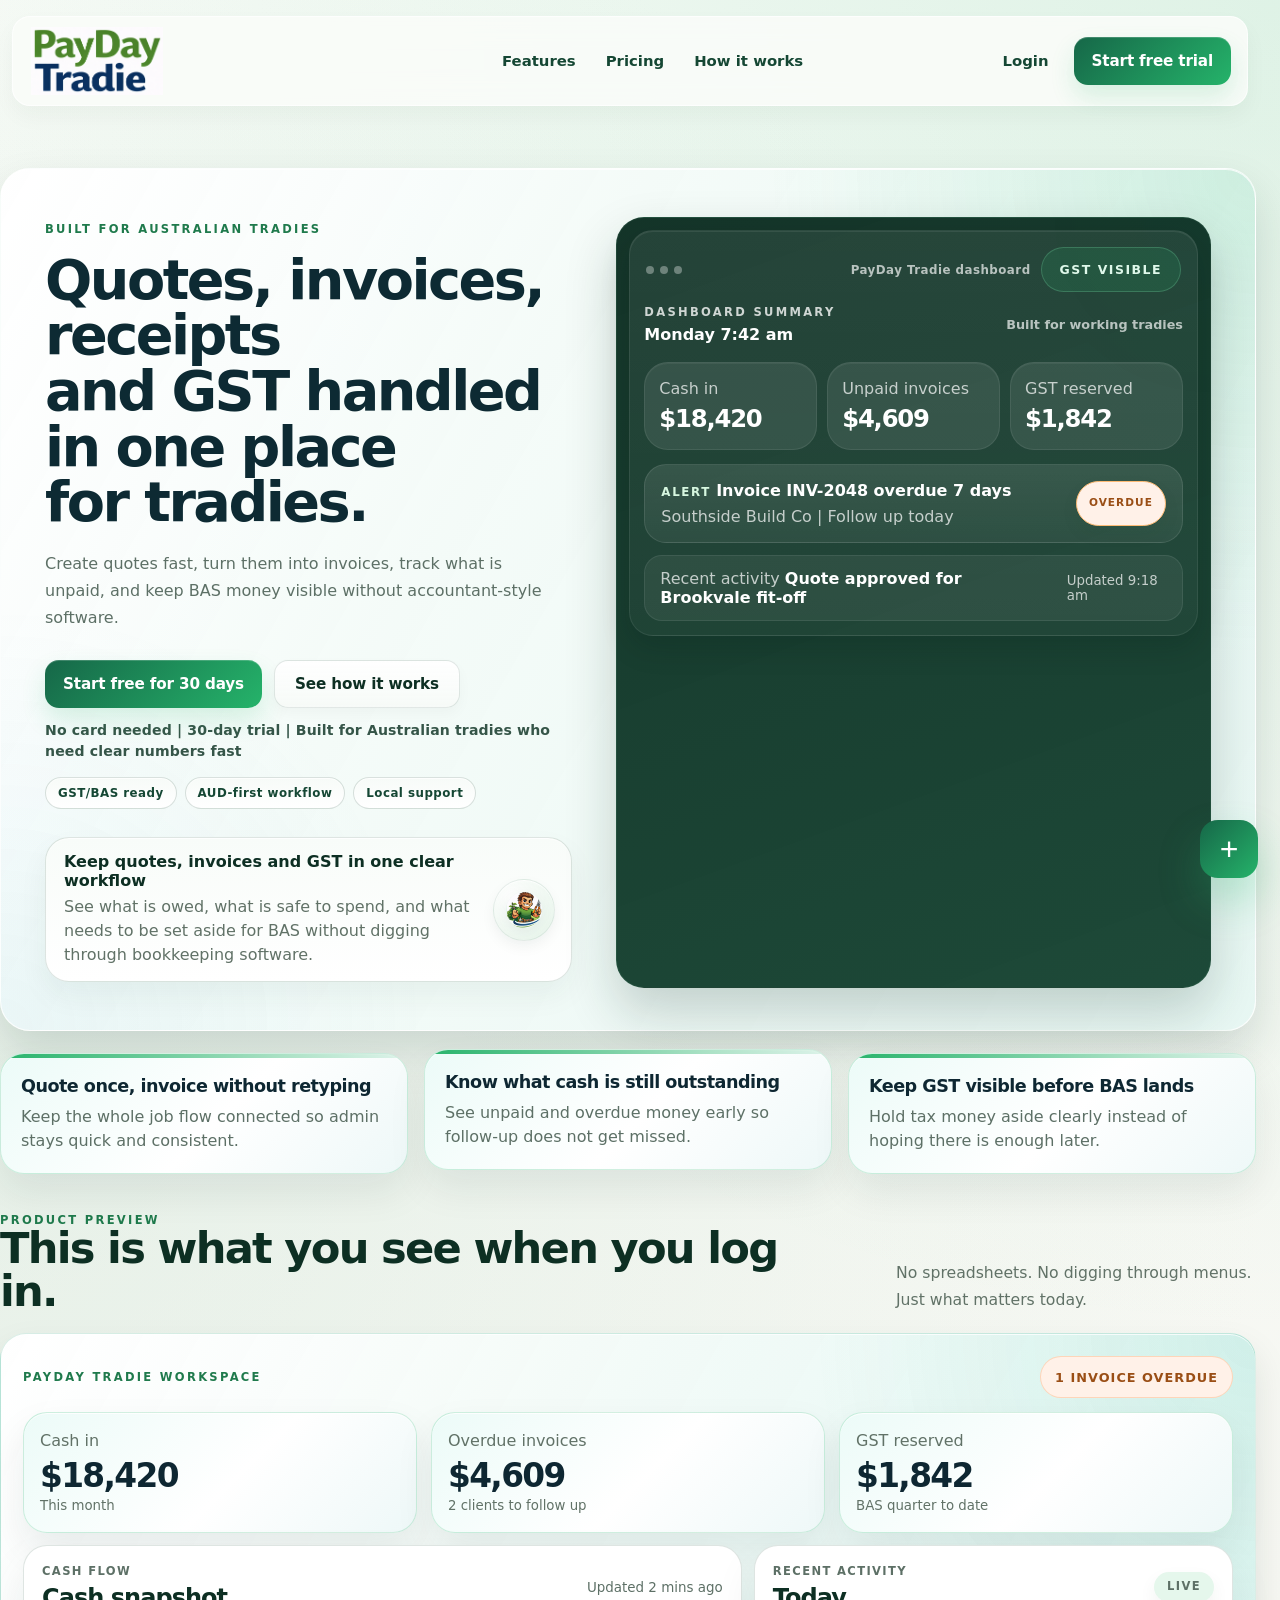
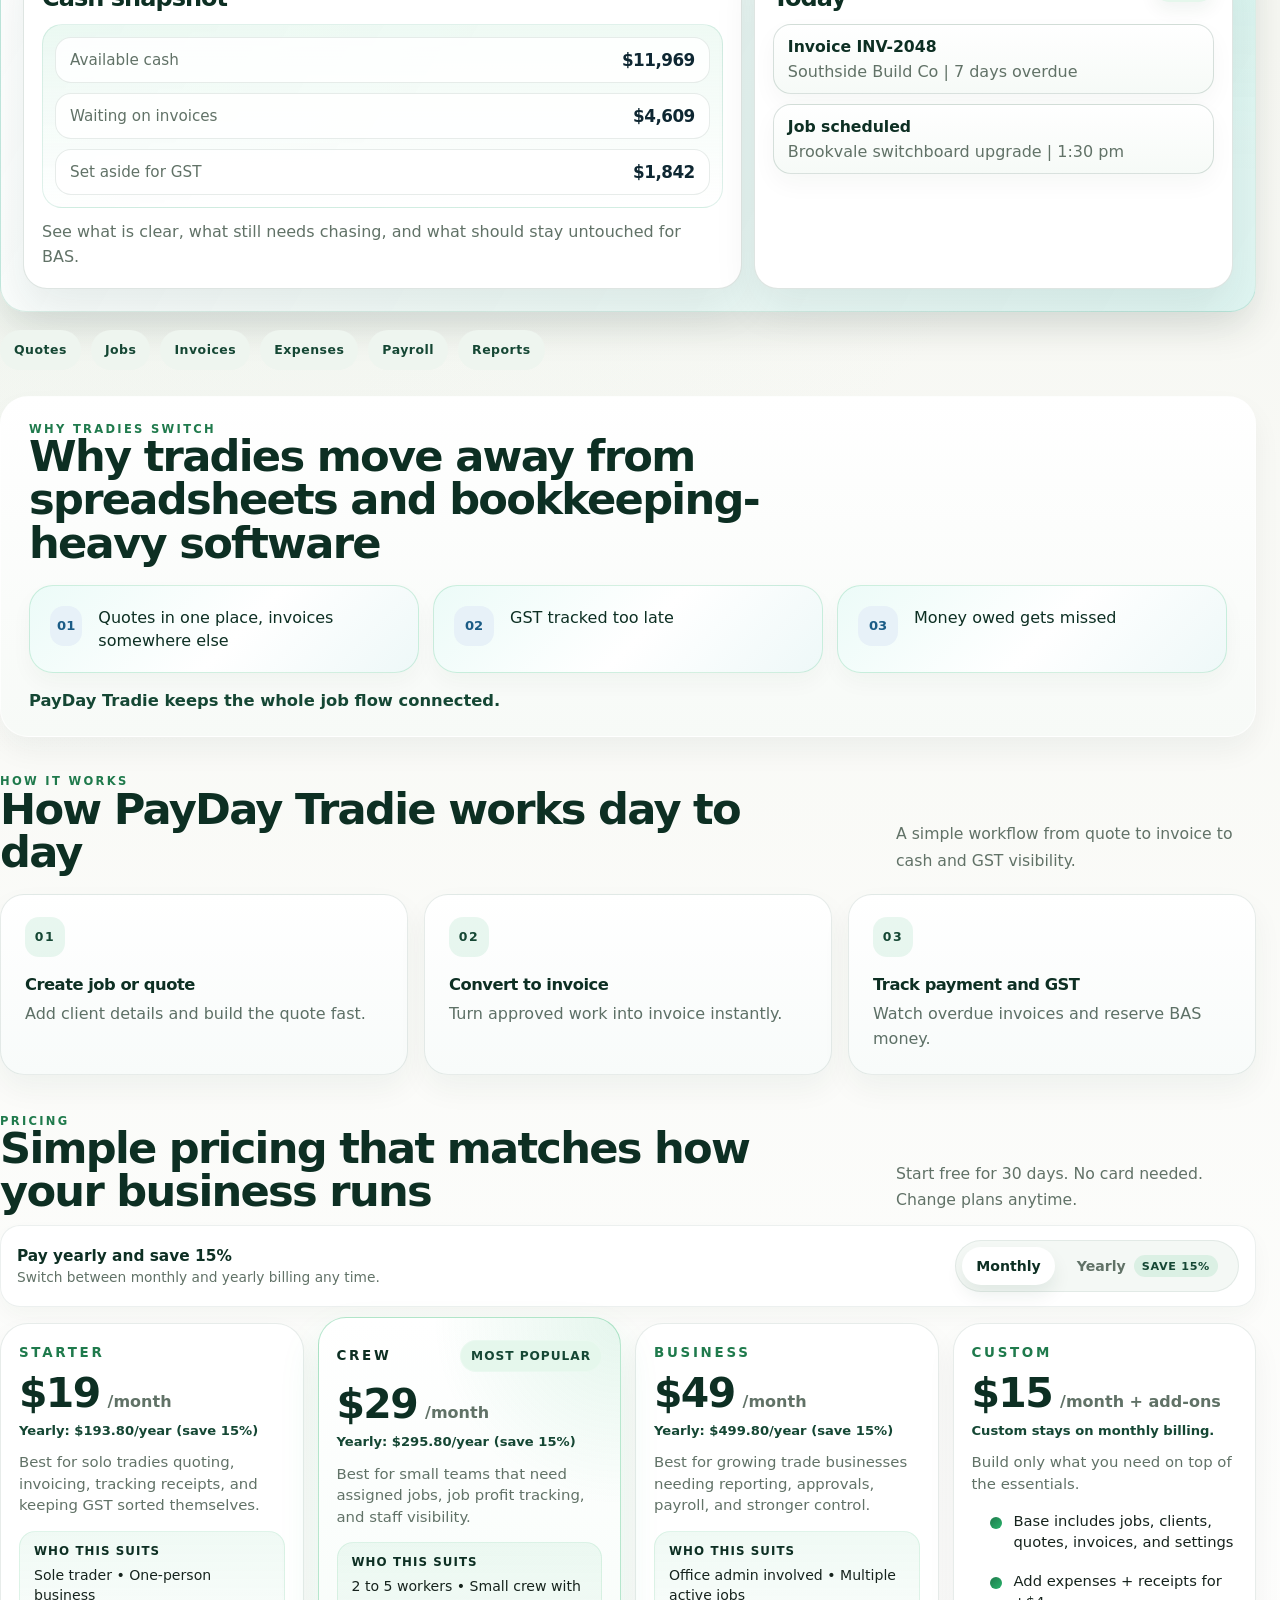
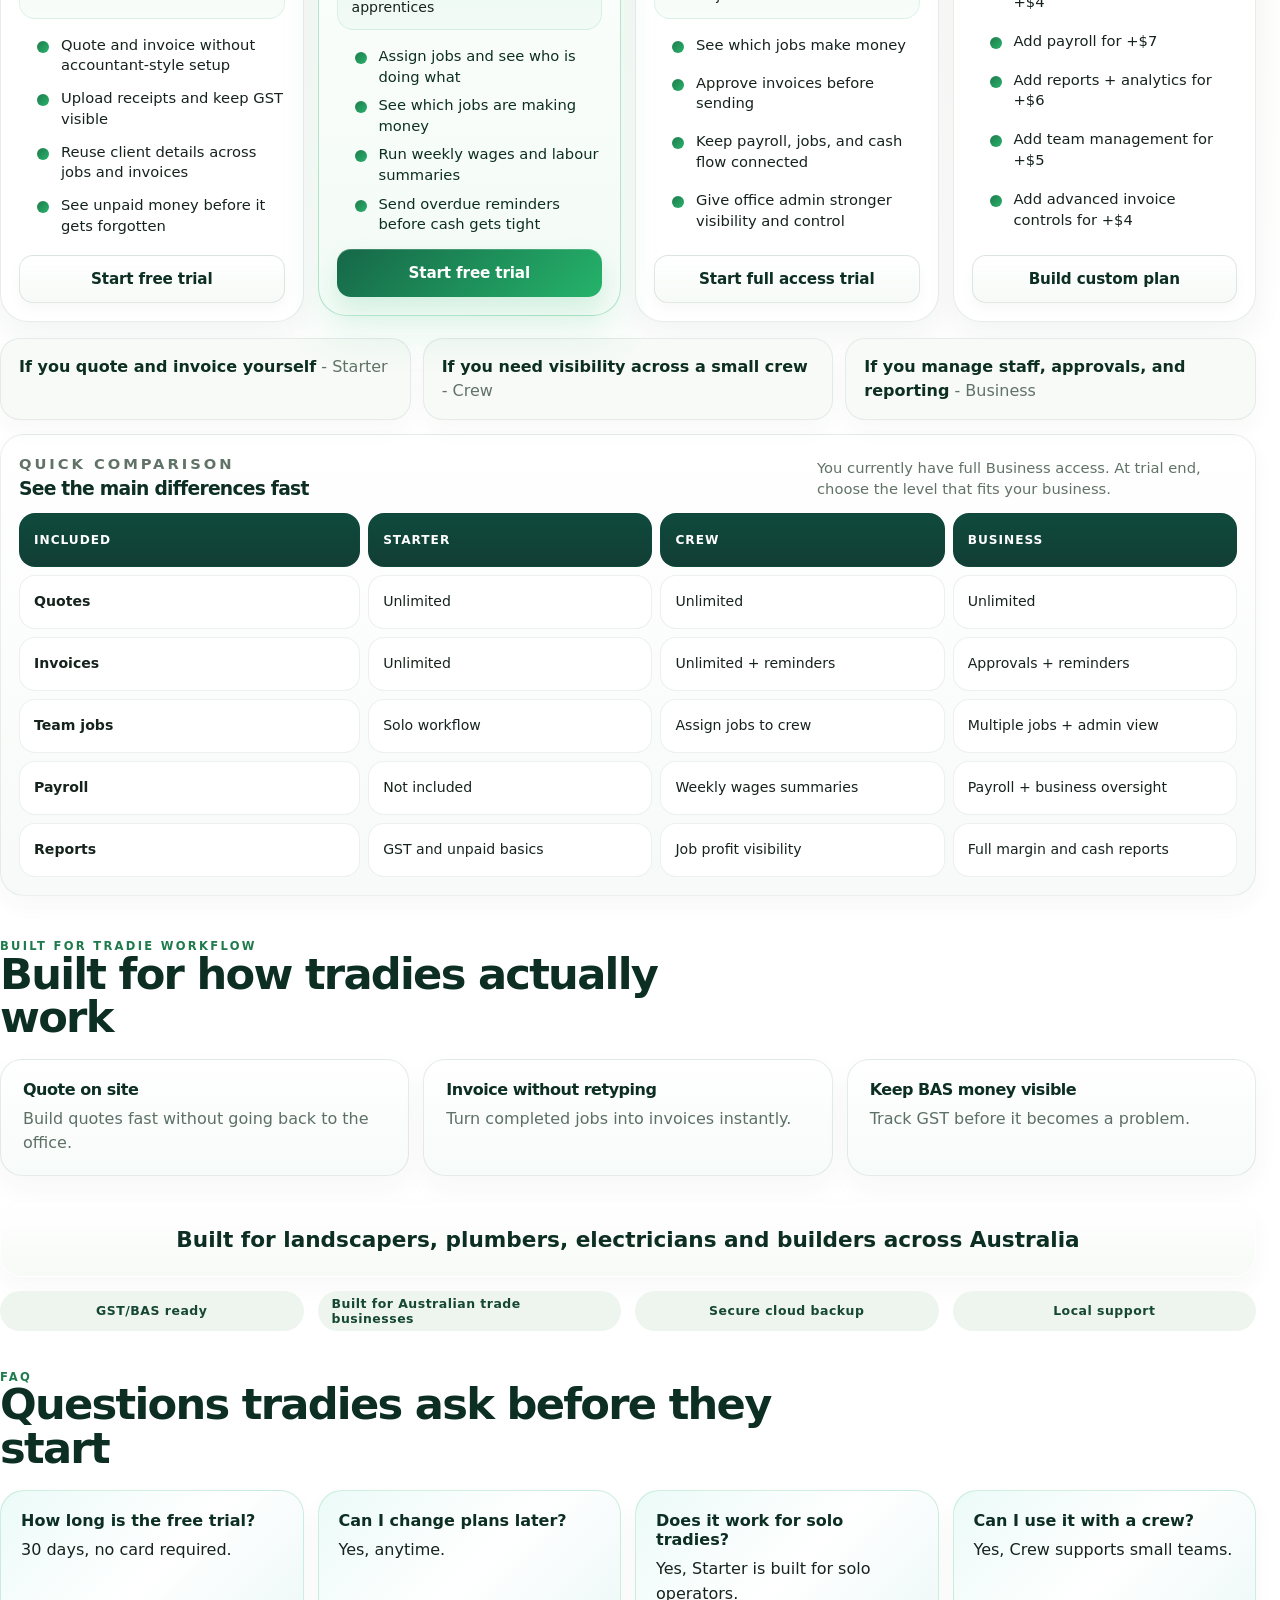
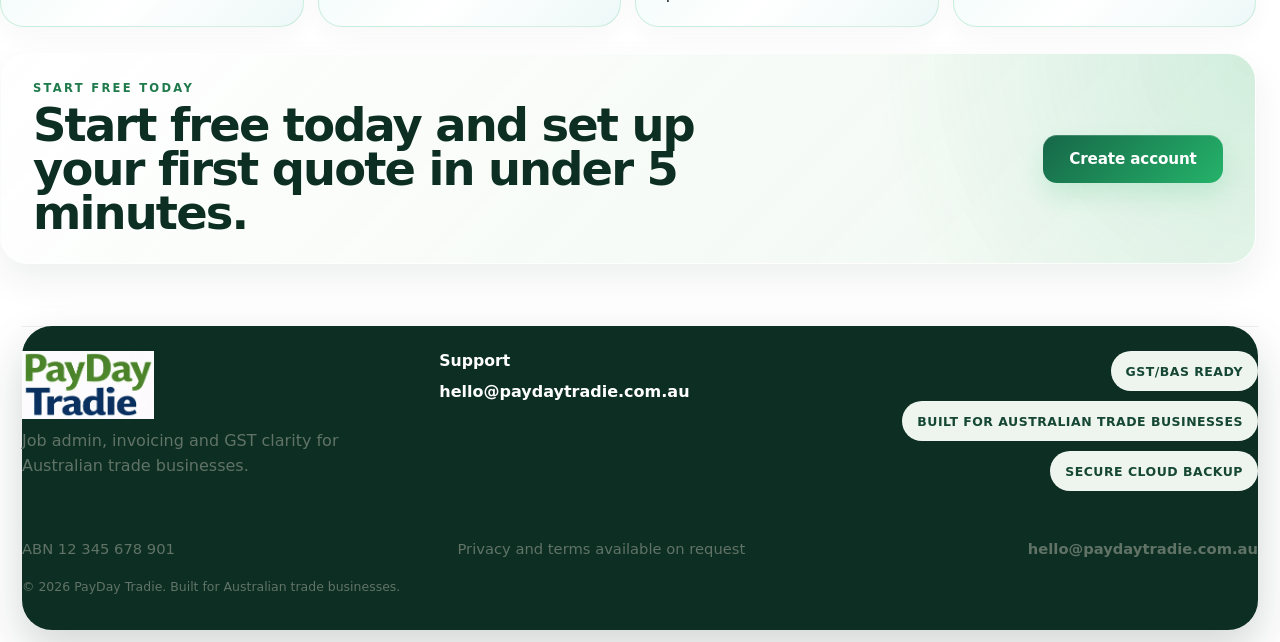
==== commit 44997629: "Personalise onboarding data and audit app interactions" ====
--- a/landing.html
+++ b/landing.html
@@ -8,6 +8,7 @@
     content="PayDay Tradie is accounting software built for Australian tradies. Track expenses, send invoices, capture receipts, manage GST/BAS and understand job costs without the admin mess."
   >
   <title>PayDay Tradie | Accounting Software for Australian Tradies</title>
+  <link rel="icon" type="image/png" href="assets/pdt-logo.png">
   <link rel="stylesheet" href="landing.css">
 </head>
 <body>
@@ -142,7 +143,7 @@
       </article>
     </section>
 
-    <section class="preview-section" id="how-it-works">
+    <section class="preview-section" id="preview">
       <div class="section-heading compact-heading">
         <div>
           <p class="eyebrow">Product preview</p>
@@ -151,7 +152,7 @@
         <p class="section-lead">No spreadsheets. No digging through menus. Just what matters today.</p>
       </div>
 
-      <div class="dashboard-preview-shell" id="preview">
+      <div class="dashboard-preview-shell" id="preview-shell">
         <div class="dashboard-preview-top">
           <div>
             <p class="eyebrow">PayDay Tradie workspace</p>
@@ -258,6 +259,33 @@
       </article>
     </section>
 
+    <section class="how-it-works-section" id="how-it-works" aria-label="How PayDay Tradie works day to day">
+      <div class="section-heading compact-heading">
+        <div>
+          <p class="eyebrow">How it works</p>
+          <h2>How PayDay Tradie works day to day</h2>
+        </div>
+        <p class="section-lead">A simple workflow from quote to invoice to cash and GST visibility.</p>
+      </div>
+      <div class="how-it-works-grid">
+        <article class="how-it-works-card">
+          <span class="how-step-number">01</span>
+          <strong>Create job or quote</strong>
+          <p>Add client details and build the quote fast.</p>
+        </article>
+        <article class="how-it-works-card">
+          <span class="how-step-number">02</span>
+          <strong>Convert to invoice</strong>
+          <p>Turn approved work into invoice instantly.</p>
+        </article>
+        <article class="how-it-works-card">
+          <span class="how-step-number">03</span>
+          <strong>Track payment and GST</strong>
+          <p>Watch overdue invoices and reserve BAS money.</p>
+        </article>
+      </div>
+    </section>
+
     <section class="pricing-section" id="pricing">
       <div class="section-heading compact-heading pricing-heading">
         <div>
@@ -266,18 +294,31 @@
         </div>
         <p class="section-lead">Start free for 30 days. No card needed. Change plans anytime.</p>
       </div>
+      <div class="pricing-billing-bar" aria-label="Billing options">
+        <div>
+          <p class="pricing-billing-copy" id="pricingBillingCopy">Pay yearly and save 15%</p>
+          <p class="pricing-billing-subcopy">Switch between monthly and yearly billing any time.</p>
+        </div>
+        <div class="pricing-billing-toggle" role="tablist" aria-label="Billing frequency">
+          <button class="pricing-billing-option is-active" type="button" id="pricingMonthlyButton" data-pricing-billing="monthly" aria-pressed="true">Monthly</button>
+          <button class="pricing-billing-option" type="button" id="pricingYearlyButton" data-pricing-billing="yearly" aria-pressed="false">Yearly <span class="pricing-billing-badge">Save 15%</span></button>
+        </div>
+      </div>
         <div class="pricing-grid">
           <article class="price-card" data-plan-card="Starter">
             <p class="plan-name">Starter</p>
-            <h3>$19<span>/month</span></h3>
-            <p class="plan-copy">For owner-operators who quote, invoice, and track GST themselves.</p>
+            <h3 data-plan-price="Starter">$19<span>/month</span></h3>
+            <p class="price-billing-note" data-plan-billing-note="Starter">Monthly: $19/month</p>
+            <p class="plan-copy">Best for solo tradies quoting, invoicing, tracking receipts, and keeping GST sorted themselves.</p>
+            <div class="plan-suits">
+              <strong>Who this suits</strong>
+              <p>Sole trader • One-person business</p>
+            </div>
             <ul>
-              <li>1 user</li>
-              <li>Unlimited quotes</li>
-              <li>Unlimited invoices</li>
-              <li>Receipt capture with GST totals</li>
-              <li>Client list and job notes</li>
-              <li>Overdue invoice tracking</li>
+              <li>Quote and invoice without accountant-style setup</li>
+              <li>Upload receipts and keep GST visible</li>
+              <li>Reuse client details across jobs and invoices</li>
+              <li>See unpaid money before it gets forgotten</li>
             </ul>
             <button class="button button-secondary" type="button" data-plan="Starter">Start free trial</button>
           </article>
@@ -286,31 +327,52 @@
               <p class="plan-name">Crew</p>
               <span class="pricing-popular-badge">Most popular</span>
             </div>
-            <h3>$39<span>/month</span></h3>
-            <p class="plan-copy">For small teams that need to see jobs, margins, and who is doing what.</p>
+            <h3 data-plan-price="Crew">$29<span>/month</span></h3>
+            <p class="price-billing-note" data-plan-billing-note="Crew">Monthly: $29/month</p>
+            <p class="plan-copy">Best for small teams that need assigned jobs, job profit tracking, and staff visibility.</p>
+            <div class="plan-suits">
+              <strong>Who this suits</strong>
+              <p>2 to 5 workers • Small crew with apprentices</p>
+            </div>
             <ul>
-              <li>Up to 5 workers</li>
-              <li>Assigned jobs and team job board</li>
-              <li>Job profitability by job</li>
-              <li>Overdue reminders</li>
-              <li>Payroll-ready exports</li>
-              <li>Everything in Starter</li>
+              <li>Assign jobs and see who is doing what</li>
+              <li>See which jobs are making money</li>
+              <li>Run weekly wages and labour summaries</li>
+              <li>Send overdue reminders before cash gets tight</li>
             </ul>
             <button class="button button-primary" type="button" data-plan="Crew">Start free trial</button>
           </article>
           <article class="price-card" data-plan-card="Business">
             <p class="plan-name">Business</p>
-            <h3>$69<span>/month</span></h3>
-            <p class="plan-copy">For growing trade businesses that need reporting, approvals, and stronger control.</p>
+            <h3 data-plan-price="Business">$49<span>/month</span></h3>
+            <p class="price-billing-note" data-plan-billing-note="Business">Monthly: $49/month</p>
+            <p class="plan-copy">Best for growing trade businesses needing reporting, approvals, payroll, and stronger control.</p>
+            <div class="plan-suits">
+              <strong>Who this suits</strong>
+              <p>Office admin involved • Multiple active jobs</p>
+            </div>
             <ul>
-              <li>Up to 15 staff</li>
-              <li>Business-wide reporting across jobs, invoices, expenses, and payroll</li>
-              <li>Compare all active jobs in one view</li>
-              <li>Invoice approval controls</li>
-              <li>Shared settings and invoice defaults</li>
-              <li>Everything in Crew</li>
+              <li>See which jobs make money</li>
+              <li>Approve invoices before sending</li>
+              <li>Keep payroll, jobs, and cash flow connected</li>
+              <li>Give office admin stronger visibility and control</li>
             </ul>
-            <button class="button button-secondary" type="button" data-plan="Business">Start free trial</button>
+            <button class="button button-secondary" type="button" data-plan="Business">Start full access trial</button>
+          </article>
+          <article class="price-card" data-plan-card="Custom">
+            <p class="plan-name">Custom</p>
+            <h3 data-plan-price="Custom">$15<span>/month + add-ons</span></h3>
+            <p class="price-billing-note" data-plan-billing-note="Custom">Custom stays on monthly billing.</p>
+            <p class="plan-copy">Build only what you need on top of the essentials.</p>
+            <ul>
+              <li>Base includes jobs, clients, quotes, invoices, and settings</li>
+              <li>Add expenses + receipts for +$4</li>
+              <li>Add payroll for +$7</li>
+              <li>Add reports + analytics for +$6</li>
+              <li>Add team management for +$5</li>
+              <li>Add advanced invoice controls for +$4</li>
+            </ul>
+            <button class="button button-secondary" type="button" data-plan="Custom">Build custom plan</button>
           </article>
         </div>
         <div class="plan-fit-strip" aria-label="Plan decision help">
@@ -318,6 +380,76 @@
           <p><strong>If you need visibility across a small crew</strong> - Crew</p>
           <p><strong>If you manage staff, approvals, and reporting</strong> - Business</p>
         </div>
+        <section class="plan-compare-card" aria-label="Plan comparison">
+          <div class="plan-compare-head">
+            <div>
+              <p class="plan-name">Quick comparison</p>
+              <h3>See the main differences fast</h3>
+            </div>
+            <p>You currently have full Business access. At trial end, choose the level that fits your business.</p>
+          </div>
+          <div class="plan-compare-grid">
+            <div class="plan-compare-row is-head">
+              <strong>Included</strong>
+              <strong>Starter</strong>
+              <strong>Crew</strong>
+              <strong>Business</strong>
+            </div>
+            <div class="plan-compare-row">
+              <span class="plan-compare-label">Quotes</span>
+              <span>Unlimited</span>
+              <span>Unlimited</span>
+              <span>Unlimited</span>
+            </div>
+            <div class="plan-compare-row">
+              <span class="plan-compare-label">Invoices</span>
+              <span>Unlimited</span>
+              <span>Unlimited + reminders</span>
+              <span>Approvals + reminders</span>
+            </div>
+            <div class="plan-compare-row">
+              <span class="plan-compare-label">Team jobs</span>
+              <span>Solo workflow</span>
+              <span>Assign jobs to crew</span>
+              <span>Multiple jobs + admin view</span>
+            </div>
+            <div class="plan-compare-row">
+              <span class="plan-compare-label">Payroll</span>
+              <span>Not included</span>
+              <span>Weekly wages summaries</span>
+              <span>Payroll + business oversight</span>
+            </div>
+            <div class="plan-compare-row">
+              <span class="plan-compare-label">Reports</span>
+              <span>GST and unpaid basics</span>
+              <span>Job profit visibility</span>
+              <span>Full margin and cash reports</span>
+            </div>
+          </div>
+        </section>
+    </section>
+
+    <section class="workflow-trust-section" aria-label="Tradie workflow trust">
+      <div class="section-heading compact-heading">
+        <div>
+          <p class="eyebrow">Built for tradie workflow</p>
+          <h2>Built for how tradies actually work</h2>
+        </div>
+      </div>
+      <div class="workflow-trust-grid">
+        <article class="workflow-trust-card">
+          <strong>Quote on site</strong>
+          <p>Build quotes fast without going back to the office.</p>
+        </article>
+        <article class="workflow-trust-card">
+          <strong>Invoice without retyping</strong>
+          <p>Turn completed jobs into invoices instantly.</p>
+        </article>
+        <article class="workflow-trust-card">
+          <strong>Keep BAS money visible</strong>
+          <p>Track GST before it becomes a problem.</p>
+        </article>
+      </div>
     </section>
 
     <section class="trust-section" aria-label="Trust signals">
@@ -375,10 +507,10 @@
   <main class="workspace-app hidden" id="workspaceApp">
     <aside class="workspace-sidebar">
       <a class="workspace-logo" href="#workspace-dashboard" data-workspace-link>
-        <img src="assets/pdt-logo.png" alt="PayDay Tradie app logo">
+        <img src="assets/pdt-logo.png" alt="PayDay Tradie app logo" id="workspaceBrandLogo">
         <div>
-          <strong>PayDay Tradie</strong>
-          <span>Tradie control panel</span>
+          <strong id="workspaceBrandName">PayDay Tradie</strong>
+          <span id="workspaceBrandSubtitle">Tradie control panel</span>
         </div>
       </a>
 
@@ -391,6 +523,7 @@
         <a href="#workspace-expenses" data-workspace-link><span class="nav-icon">EX</span><span>Expenses</span></a>
         <a href="#workspace-payroll" data-workspace-link><span class="nav-icon">PY</span><span>Payroll</span></a>
         <a href="#workspace-reports" data-workspace-link><span class="nav-icon">RP</span><span>Reports</span></a>
+        <a href="#workspace-billing" data-workspace-link><span class="nav-icon">BL</span><span>Billing</span></a>
         <a href="#workspace-settings" data-workspace-link><span class="nav-icon">ST</span><span>Settings</span></a>
       </nav>
 
@@ -403,32 +536,34 @@
         <p class="eyebrow">PayDay Tradie workspace</p>
         <h1 id="workspaceTitle">Welcome back</h1>
         <p class="hero-text" id="workspaceSubtitle">Start with cash in the bank, unpaid invoices, jobs running thin, and tax to hold aside. Then jump straight into quotes, invoices, and site costs.</p>
-        <div class="workspace-plan-bar" aria-label="Current plan">
+        <div class="workspace-plan-bar" aria-label="Current subscription status">
           <span class="status-badge status-safe" id="workspacePlanBadge">Starter plan</span>
+          <span class="status-badge status-draft" id="workspaceTrialDaysBadge" hidden>14 days remaining</span>
           <p id="workspacePlanCopy">Solo tradie essentials active in this workspace.</p>
         </div>
+        <p class="workspace-confidence-line" id="dashboardConfidenceLine">Cash available after GST reserve: $0</p>
         <div class="workspace-hero-actions">
           <a class="button button-primary" href="#workspace-jobs" data-workspace-link>New job</a>
           <a class="button button-secondary" href="#workspace-invoices" data-workspace-link>Create invoice</a>
         </div>
       </div>
       <div class="investor-kpi-grid" aria-label="Business snapshot">
-        <article class="investor-kpi-card kpi-cash">
+        <article class="investor-kpi-card kpi-cash" id="dashboardCashCard">
           <span id="dashboardHeroCard1Label">Cash available</span>
           <strong id="moneyAvailable">$0</strong>
           <p id="dashboardHeroCard1Copy">Usable cash after spend and tax vault.</p>
         </article>
-        <article class="investor-kpi-card kpi-owed">
+        <article class="investor-kpi-card kpi-owed" id="dashboardOwedCard">
           <span id="dashboardHeroCard2Label">Money owed</span>
           <strong id="invoiceTotal">$0</strong>
           <p id="dashboardHeroCard2Copy">Open and overdue invoices to collect.</p>
         </article>
-        <article class="investor-kpi-card kpi-margin">
+        <article class="investor-kpi-card kpi-margin" id="dashboardMarginCard">
           <span id="dashboardHeroCard3Label">Jobs losing profit</span>
           <strong id="dashboardUrgentMargin">0</strong>
           <p id="dashboardUrgentMarginCopy">Current job pricing is holding margin.</p>
         </article>
-        <article class="investor-kpi-card kpi-tax">
+        <article class="investor-kpi-card kpi-tax" id="dashboardTaxCard">
           <div class="kpi-topline">
             <span id="dashboardHeroCard4Label">Tax obligations</span>
             <em id="taxSafetyLabel">Safe</em>
@@ -449,17 +584,17 @@
         <span class="status-chip" id="alertCount">0 alerts</span>
       </div>
       <div class="dashboard-urgent-grid investor-urgent-grid">
-        <article class="dashboard-focus-tile">
+        <article class="dashboard-focus-tile tone-mint" id="dashboardTaxTile">
           <span>Tax held for BAS</span>
           <strong id="taxSaved">$0</strong>
           <p>Tax vault reserved and ready for BAS.</p>
         </article>
-        <article class="dashboard-focus-tile">
+        <article class="dashboard-focus-tile tone-warning" id="dashboardUnpaidTile">
           <span>Money owed</span>
           <strong id="dashboardUrgentUnpaid">$0</strong>
           <p id="dashboardUrgentUnpaidCopy">No invoice chasing needed right now.</p>
         </article>
-        <article class="dashboard-focus-tile">
+        <article class="dashboard-focus-tile tone-positive" id="dashboardSpendTile">
           <span>Tracked job spend</span>
           <strong id="expenseTotal">$0</strong>
           <p>Fuel, materials, labour, and site costs logged.</p>
@@ -765,6 +900,7 @@
                     <option value="Bank transfer">Bank transfer</option>
                     <option value="Card">Card</option>
                     <option value="Cash">Cash</option>
+                    <option value="Mixed">Mixed</option>
                   </select>
                 </label>
               </div>
@@ -772,6 +908,7 @@
                 <label>Invoice status
                   <select name="status" id="invoiceStatusSelect">
                     <option value="Draft">Draft</option>
+                    <option value="Scheduled">Scheduled</option>
                     <option value="Unpaid">Unpaid</option>
                     <option value="Paid">Paid</option>
                   </select>
@@ -836,19 +973,20 @@
           </div>
           <div class="workspace-hero-actions">
             <a class="button button-primary" href="#expenseForm">Add expense</a>
-            <label class="button button-secondary upload-receipt-button" for="expenseReceiptInput">Upload receipt</label>
-          </div>
-        </div>
-
-        <form class="workspace-form" id="expenseForm">
-          <details class="form-collapse-card" open>
+            <button class="button button-secondary upload-receipt-button" type="button" id="expenseHeaderUploadButton">Upload receipt</button>
+          </div>
+        </div>
+        <div class="plan-locked-card hidden" id="expensesLockedPrompt"></div>
+
+        <form class="workspace-form" id="expenseForm" data-plan-lock-surface>
+          <details class="form-collapse-card" id="expenseReceiptSection" open>
             <summary><span>Receipt first</span><small>Snap the docket first, then finish the details underneath</small></summary>
             <div class="form-collapse-body">
               <div class="quick-start-strip compact-start-strip" aria-label="Expense start options">
                 <button class="quick-start-option active" type="button" data-expense-start="receipt">Upload receipt first</button>
                 <button class="quick-start-option" type="button" data-expense-start="manual">Add expense manually</button>
               </div>
-              <label class="expense-upload-tile" for="expenseReceiptInput">
+              <label class="expense-upload-tile" for="expenseReceiptInput" id="expenseUploadTile">
                 <span>Upload receipt</span>
                 <strong>Drop in the photo or PDF first</strong>
                 <small>Best for on-site capture before the paperwork disappears.</small>
@@ -1098,7 +1236,7 @@
           <span class="status-chip" id="invoiceCount">0 invoices</span>
         </div>
 
-        <div class="invoice-summary-grid">
+        <div class="invoice-summary-grid" data-plan-lock-surface>
           <article class="invoice-summary-card">
             <span>Total unpaid</span>
             <strong id="invoiceSummaryUnpaid">$0</strong>
@@ -1131,7 +1269,7 @@
       </article>
 
       <article class="workspace-card records-card double-span" data-workspace-page="workspace-jobs">
-        <div class="records-head">
+        <div class="records-head" data-plan-lock-surface>
           <div>
             <p class="eyebrow">Jobs board</p>
             <h3 class="card-title">Job margin, next action, and quote or invoice status</h3>
@@ -1238,7 +1376,7 @@
           </label>
         </div>
 
-        <div class="records-list" id="expensesList"></div>
+        <div class="records-list" id="expensesList" data-plan-lock-surface></div>
       </article>
 
       <article class="workspace-card records-card double-span" id="workspace-reports" data-workspace-page="workspace-reports">
@@ -1247,6 +1385,7 @@
             <p class="eyebrow">Reports</p>
             <h3 class="card-title">See which jobs made money, where costs went, and who still owes you</h3>
             <p class="card-copy">Filter by job, client, spend category, and crew member without turning reports into an accounting lecture.</p>
+            <p class="report-premium-note">Business gives full visibility across jobs, invoices, payroll, and margins.</p>
           </div>
           <button class="button button-secondary" type="button" id="exportReportsButton">Export report</button>
         </div>
@@ -1491,6 +1630,31 @@
         <div class="records-list" id="payrollHistoryList" data-plan-lock-surface></div>
       </article>
 
+      <article class="workspace-card records-card double-span" id="workspace-billing" data-workspace-page="workspace-billing">
+        <div class="jobs-page-head">
+          <div>
+            <p class="eyebrow">Billing</p>
+            <h3 class="card-title">Choose the plan that matches how the business actually runs</h3>
+            <p class="card-copy">Fixed plans stay simple, or build a Custom plan if you only want to pay for selected advanced modules.</p>
+          </div>
+          <div class="workspace-hero-actions">
+            <button class="button button-primary" type="button" id="billingUpgradeButton">Upgrade plan</button>
+            <button class="button button-secondary" type="button" id="billingComparePlansButton">Compare plans</button>
+          </div>
+        </div>
+        <div class="settings-plan-card billing-summary-card" aria-label="Current subscription summary">
+          <div>
+            <span class="trust-label">Current subscription</span>
+            <strong id="billingPlanName">Starter | $19/month</strong>
+            <p id="billingPlanCopy">See your live monthly amount, renewal timing, and whether fixed plans may be better value than a Custom setup.</p>
+            <p class="billing-renewal-copy" id="billingRenewalDate">Renews monthly in demo mode.</p>
+          </div>
+          <span class="status-badge status-safe" id="billingPlanAmount">$19/month</span>
+        </div>
+        <div class="invoice-gst-note" id="billingRecommendationNote">Crew or Business may offer better value once you start stacking extra modules.</div>
+        <div class="pricing-grid billing-plan-grid" id="billingPlanCards"></div>
+      </article>
+
       <article class="workspace-card records-card double-span" id="workspace-settings" data-workspace-page="workspace-settings">
         <div class="jobs-page-head">
           <div>
@@ -1536,7 +1700,10 @@
                   <option value="Electrical">Electrical</option>
                   <option value="Plumbing">Plumbing</option>
                   <option value="Carpentry">Carpentry</option>
+                  <option value="Painting">Painting</option>
+                  <option value="Tiling">Tiling</option>
                   <option value="General building">General building</option>
+                  <option value="Other">Other</option>
                 </select>
               </label>
               <label>Brand accent
@@ -1580,6 +1747,7 @@
                 <select name="gstMode" id="settingsGstModeSelect">
                   <option value="GST registered">GST registered</option>
                   <option value="No GST">No GST</option>
+                  <option value="Not sure">Not sure</option>
                 </select>
               </label>
             </div>
@@ -1644,6 +1812,7 @@
                   <option value="Bank transfer">Bank transfer</option>
                   <option value="Card">Card</option>
                   <option value="Cash">Cash</option>
+                  <option value="Mixed">Mixed</option>
                 </select>
               </label>
             </div>
@@ -1712,7 +1881,9 @@
       <button class="auth-close" type="button" id="closeAuthButton" aria-label="Close sign in dialog">×</button>
       <p class="eyebrow" id="authModeLabel">Create account</p>
       <h2 id="authTitle">Set up your PayDay Tradie login</h2>
+      <span class="auth-trial-badge" id="authTrialBadge">30-day Business trial included</span>
       <p class="auth-copy" id="authCopy">Create your account in this browser and open a clean PayDay Tradie workspace.</p>
+      <p class="auth-copy auth-copy-secondary" id="authTrialDetail">Full access to payroll, reports, approvals, and team tools during trial. After trial ends, choose Starter, Crew, Business, or Custom.</p>
       <form class="auth-form" id="authForm">
         <label id="nameField">Name<input type="text" name="name" placeholder="Your name"></label>
         <label>Email<input type="email" name="email" placeholder="you@business.com.au" required></label>
@@ -1720,6 +1891,191 @@
         <button class="button button-primary" type="submit" id="authSubmitButton">Create account</button>
       </form>
       <button class="auth-switch" type="button" id="toggleAuthMode">Already have an account? Sign in</button>
+    </div>
+  </div>
+
+  <div class="auth-overlay hidden" id="onboardingOverlay" role="dialog" aria-modal="true" aria-labelledby="onboardingTitle">
+    <div class="auth-card onboarding-card">
+      <div class="onboarding-header">
+      <div class="onboarding-progress">
+        <span class="eyebrow" id="onboardingStepLabel">Step 1 of 8</span>
+        <div class="onboarding-progress-dots" aria-hidden="true">
+          <span class="is-active"></span>
+          <span></span>
+          <span></span>
+          <span></span>
+          <span></span>
+          <span></span>
+          <span></span>
+          <span></span>
+        </div>
+      </div>
+      <h2 id="onboardingTitle">Set up your business basics</h2>
+      <p class="auth-copy" id="onboardingCopy">We’ll tailor the workspace so the first screen feels useful straight away.</p>
+      </div>
+      <div class="onboarding-body" id="onboardingBody">
+
+      <section class="onboarding-step" data-onboarding-step="business">
+        <div class="onboarding-form-grid">
+          <label class="onboarding-input">
+            <span>Business name</span>
+            <input type="text" id="onboardingBusinessName" data-onboarding-input="businessName" placeholder="Beau's Trade Co">
+          </label>
+          <label class="onboarding-input">
+            <span>ABN (optional now)</span>
+            <input type="text" id="onboardingAbn" data-onboarding-input="abn" placeholder="12 345 678 901">
+          </label>
+        </div>
+      </section>
+
+      <section class="onboarding-step hidden" data-onboarding-step="tradeType">
+        <div class="onboarding-choice-grid">
+          <button class="onboarding-choice" type="button" data-onboarding-choice="tradeType" data-value="Landscaping">Landscaping</button>
+          <button class="onboarding-choice" type="button" data-onboarding-choice="tradeType" data-value="Plumbing">Plumbing</button>
+          <button class="onboarding-choice" type="button" data-onboarding-choice="tradeType" data-value="Electrical">Electrical</button>
+          <button class="onboarding-choice" type="button" data-onboarding-choice="tradeType" data-value="Carpentry">Carpentry</button>
+          <button class="onboarding-choice" type="button" data-onboarding-choice="tradeType" data-value="Painting">Painting</button>
+          <button class="onboarding-choice" type="button" data-onboarding-choice="tradeType" data-value="Tiling">Tiling</button>
+          <button class="onboarding-choice" type="button" data-onboarding-choice="tradeType" data-value="Other">Other</button>
+        </div>
+      </section>
+
+      <section class="onboarding-step hidden" data-onboarding-step="teamSize">
+        <div class="onboarding-choice-grid onboarding-choice-grid-tight">
+          <button class="onboarding-choice" type="button" data-onboarding-choice="teamSize" data-value="Just me">
+            <strong>Just me</strong>
+            <span>Solo tradie keeping admin simple.</span>
+          </button>
+          <button class="onboarding-choice" type="button" data-onboarding-choice="teamSize" data-value="2-5 people">
+            <strong>2-5 people</strong>
+            <span>Small crew with jobs and staff to watch.</span>
+          </button>
+          <button class="onboarding-choice" type="button" data-onboarding-choice="teamSize" data-value="6-15 people">
+            <strong>6-15 people</strong>
+            <span>Growing trade business with more jobs to coordinate.</span>
+          </button>
+          <button class="onboarding-choice" type="button" data-onboarding-choice="teamSize" data-value="15+ people">
+            <strong>15+ people</strong>
+            <span>Bigger team with stronger control and visibility needed.</span>
+          </button>
+        </div>
+      </section>
+
+      <section class="onboarding-step hidden" data-onboarding-step="address">
+        <div class="onboarding-address-shell" id="onboardingAddressShell">
+          <div class="onboarding-field-block onboarding-address-search-panel" id="onboardingAddressSearchPanel">
+            <strong>What is your business address?</strong>
+            <label class="onboarding-input">
+              <span>Search address</span>
+              <input type="text" id="onboardingAddressSearch" data-onboarding-input="addressSearch" placeholder="Start typing an address" autocomplete="street-address">
+            </label>
+            <div class="onboarding-address-results hidden" id="onboardingAddressResults"></div>
+            <div class="onboarding-inline-actions">
+              <button class="button button-secondary" type="button" id="onboardingManualAddressButton">Enter manually</button>
+              <button class="button button-secondary hidden" type="button" id="onboardingCopyAddressButton">Copy physical address</button>
+            </div>
+          </div>
+          <div class="onboarding-manual-address hidden" id="onboardingManualAddress">
+            <p class="onboarding-mode-label" id="onboardingAddressModeLabel">Manual address entry</p>
+            <label class="onboarding-input">
+              <span>Business address</span>
+              <input type="text" id="onboardingBusinessAddress" data-onboarding-input="businessAddress" placeholder="12 Jobsite Road, Brisbane QLD" autocomplete="street-address">
+            </label>
+            <p class="onboarding-helper-copy" id="onboardingAddressHelper">Choose a result above or type your address here.</p>
+          </div>
+        </div>
+      </section>
+
+      <section class="onboarding-step hidden" data-onboarding-step="branding">
+        <div class="onboarding-logo-step">
+          <div class="onboarding-logo-preview-wrap">
+            <img id="onboardingLogoPreview" class="onboarding-logo-preview" src="assets/logo-wordmark.png" alt="Logo preview">
+          </div>
+          <div class="onboarding-logo-copy">
+            <strong>Add your logo (optional)</strong>
+            <p>Used on quotes and invoices.</p>
+          </div>
+          <input type="file" id="onboardingLogoInput" accept="image/*" hidden>
+          <div class="onboarding-inline-actions">
+            <button class="button button-primary" type="button" id="onboardingUploadLogoButton">Upload logo</button>
+            <button class="button button-secondary" type="button" id="onboardingSkipLogoButton">Skip for now</button>
+          </div>
+          <p class="onboarding-helper-copy" id="onboardingLogoHelper">You can add or replace it later in Settings.</p>
+        </div>
+      </section>
+
+      <section class="onboarding-step hidden" data-onboarding-step="priority">
+        <div class="onboarding-choice-grid onboarding-choice-grid-tight">
+          <button class="onboarding-choice" type="button" data-onboarding-choice="priority" data-value="Quotes">Quotes</button>
+          <button class="onboarding-choice" type="button" data-onboarding-choice="priority" data-value="Invoices">Invoices</button>
+          <button class="onboarding-choice" type="button" data-onboarding-choice="priority" data-value="Expenses">Expenses</button>
+          <button class="onboarding-choice" type="button" data-onboarding-choice="priority" data-value="Job tracking">Job tracking</button>
+          <button class="onboarding-choice" type="button" data-onboarding-choice="priority" data-value="Payroll">Payroll</button>
+        </div>
+      </section>
+
+      <section class="onboarding-step hidden" data-onboarding-step="setup">
+        <div class="onboarding-field-block">
+          <strong>GST setup</strong>
+          <div class="onboarding-choice-grid onboarding-choice-grid-tight">
+            <button class="onboarding-choice" type="button" data-onboarding-choice="gstRegistered" data-value="Yes">GST registered</button>
+            <button class="onboarding-choice" type="button" data-onboarding-choice="gstRegistered" data-value="No">No GST</button>
+          </div>
+          <label class="onboarding-input onboarding-tax-input">
+            <span>Tax vault percentage</span>
+            <input type="number" id="onboardingTaxVault" data-onboarding-input="taxVaultRate" min="0" max="60" step="1" value="20">
+          </label>
+        </div>
+        <div class="onboarding-field-block">
+          <strong>Invoice and payment defaults</strong>
+          <div class="onboarding-choice-grid onboarding-choice-grid-tight">
+            <button class="onboarding-choice" type="button" data-onboarding-choice="defaultPaymentTerms" data-value="Due on receipt">Due on receipt</button>
+            <button class="onboarding-choice" type="button" data-onboarding-choice="defaultPaymentTerms" data-value="7 days">7 days</button>
+            <button class="onboarding-choice" type="button" data-onboarding-choice="defaultPaymentTerms" data-value="14 days">14 days</button>
+            <button class="onboarding-choice" type="button" data-onboarding-choice="defaultPaymentTerms" data-value="30 days">30 days</button>
+          </div>
+          <div class="onboarding-choice-grid onboarding-choice-grid-tight">
+            <button class="onboarding-choice" type="button" data-onboarding-choice="defaultQuoteExpiryDays" data-value="7">Quote expiry 7 days</button>
+            <button class="onboarding-choice" type="button" data-onboarding-choice="defaultQuoteExpiryDays" data-value="14">Quote expiry 14 days</button>
+            <button class="onboarding-choice" type="button" data-onboarding-choice="defaultQuoteExpiryDays" data-value="30">Quote expiry 30 days</button>
+          </div>
+          <div class="onboarding-choice-grid onboarding-choice-grid-tight">
+            <button class="onboarding-choice" type="button" data-onboarding-choice="paymentMethod" data-value="Bank transfer">Bank transfer</button>
+            <button class="onboarding-choice" type="button" data-onboarding-choice="paymentMethod" data-value="Cash">Cash</button>
+            <button class="onboarding-choice" type="button" data-onboarding-choice="paymentMethod" data-value="Card">Card</button>
+            <button class="onboarding-choice" type="button" data-onboarding-choice="paymentMethod" data-value="Mixed">Mixed</button>
+          </div>
+        </div>
+      </section>
+
+      <section class="onboarding-step hidden" data-onboarding-step="previousSystem">
+        <div class="onboarding-field-block">
+          <strong>Notifications</strong>
+          <div class="onboarding-toggle-grid">
+            <label class="settings-toggle-row"><span>Invoice reminders</span><input type="checkbox" id="onboardingInvoiceReminders" data-onboarding-toggle="invoiceReminders" checked></label>
+            <label class="settings-toggle-row"><span>Overdue reminders</span><input type="checkbox" id="onboardingOverdueReminders" data-onboarding-toggle="overdueReminders" checked></label>
+            <label class="settings-toggle-row"><span>Job alerts</span><input type="checkbox" id="onboardingJobAlerts" data-onboarding-toggle="jobAlerts" checked></label>
+          </div>
+        </div>
+        <div class="onboarding-field-block">
+          <strong>Are you moving from another system?</strong>
+        <div class="onboarding-choice-grid onboarding-choice-grid-tight">
+          <button class="onboarding-choice" type="button" data-onboarding-choice="previousSystem" data-value="Tradify">Tradify</button>
+          <button class="onboarding-choice" type="button" data-onboarding-choice="previousSystem" data-value="Xero">Xero</button>
+          <button class="onboarding-choice" type="button" data-onboarding-choice="previousSystem" data-value="MYOB">MYOB</button>
+          <button class="onboarding-choice" type="button" data-onboarding-choice="previousSystem" data-value="Spreadsheet">Spreadsheet</button>
+          <button class="onboarding-choice" type="button" data-onboarding-choice="previousSystem" data-value="Paper">Paper</button>
+          <button class="onboarding-choice" type="button" data-onboarding-choice="previousSystem" data-value="None">None</button>
+        </div>
+        </div>
+        <div class="onboarding-plan-hint hidden" id="onboardingPlanHint"></div>
+      </section>
+      </div>
+
+      <div class="quote-preview-actions onboarding-actions">
+        <button class="button button-secondary" type="button" id="onboardingBackButton" hidden>Back</button>
+        <button class="button button-primary" type="button" id="onboardingNextButton" disabled>Continue</button>
+      </div>
     </div>
   </div>
 
@@ -1945,8 +2301,8 @@
       <p class="eyebrow">Invoice preview</p>
       <div id="invoicePreviewContent"></div>
       <div class="quote-preview-actions">
-        <button class="button button-primary" type="button" id="sendInvoicePreviewButton">Send invoice email</button>
-        <button class="button button-secondary" type="button" id="exportInvoicePdfButton">Export PDF</button>
+        <button class="button button-primary" type="button" id="sendInvoicePreviewButton">Send invoice</button>
+        <button class="button button-secondary" type="button" id="exportInvoicePdfButton">Save PDF</button>
       </div>
     </div>
   </div>
@@ -1956,7 +2312,7 @@
       <button class="auth-close" type="button" id="closePricingModalButton" aria-label="Close plans dialog">x</button>
       <p class="eyebrow">Plans</p>
       <h2 id="pricingModalTitle">Choose the plan that fits how you run the business</h2>
-      <p class="auth-copy" id="pricingModalCopy">See Starter, Crew, and Business side by side without leaving the app.</p>
+      <p class="auth-copy" id="pricingModalCopy">See Starter, Crew, Business, and Custom side by side without leaving the app.</p>
       <div class="pricing-modal-grid" id="pricingModalCards"></div>
     </div>
   </div>
@@ -1996,8 +2352,7 @@
     </div>
     <div class="footer-links footer-legal">
       <span>ABN 12 345 678 901</span>
-      <a href="#top">Privacy</a>
-      <a href="#top">Terms</a>
+      <span>Privacy and terms available on request</span>
       <a href="mailto:hello@paydaytradie.com.au">hello@paydaytradie.com.au</a>
     </div>
     <small>© <span id="year"></span> PayDay Tradie. Built for Australian trade businesses.</small>
--- a/landing.css
+++ b/landing.css
@@ -942,7 +942,89 @@
 }
 
 .pricing-grid {
+  grid-template-columns: repeat(4, minmax(0, 1fr));
+}
+
+.workflow-trust-section {
+  margin-top: 18px;
+}
+
+.workflow-trust-grid {
+  display: grid;
   grid-template-columns: repeat(3, minmax(0, 1fr));
+  gap: 14px;
+  margin-top: 18px;
+}
+
+.workflow-trust-card {
+  padding: 20px 22px;
+  border-radius: 22px;
+  border: 1px solid rgba(21, 71, 52, 0.1);
+  background: linear-gradient(180deg, #ffffff 0%, #f7fbf9 100%);
+  box-shadow: 0 12px 28px rgba(16, 61, 38, 0.04);
+}
+
+.workflow-trust-card strong {
+  display: block;
+  color: var(--green-900);
+  font-size: 1rem;
+  letter-spacing: -0.03em;
+}
+
+.workflow-trust-card p {
+  margin-top: 8px;
+  color: var(--muted);
+  line-height: 1.5;
+}
+
+.how-it-works-section {
+  padding-top: 12px;
+}
+
+.how-it-works-grid {
+  display: grid;
+  grid-template-columns: repeat(3, minmax(0, 1fr));
+  gap: 16px;
+  margin-top: 18px;
+}
+
+.how-it-works-card {
+  padding: 22px 24px;
+  border-radius: 24px;
+  border: 1px solid rgba(21, 71, 52, 0.1);
+  background: linear-gradient(180deg, #ffffff 0%, #f8fbfa 100%);
+  box-shadow: 0 14px 30px rgba(16, 61, 38, 0.05);
+}
+
+.how-step-number {
+  display: flex;
+  align-items: center;
+  justify-content: center;
+  width: 40px;
+  height: 40px;
+  flex: 0 0 40px;
+  padding: 0;
+  line-height: 1;
+  border-radius: 14px;
+  background: rgba(40, 179, 107, 0.1);
+  color: var(--green-800);
+  font-size: 0.78rem;
+  font-weight: 800;
+  letter-spacing: 0.12em;
+}
+
+.how-it-works-card strong {
+  display: block;
+  margin-top: 18px;
+  color: var(--green-900);
+  font-size: 1.02rem;
+  letter-spacing: -0.03em;
+}
+
+.how-it-works-card p {
+  margin-top: 8px;
+  color: var(--muted);
+  line-height: 1.55;
 }
 
 .trust-label {
@@ -1012,6 +1094,75 @@
 
 .price-card ul {
   flex: 1 1 auto;
+}
+
+.custom-plan-card,
+.billing-summary-card {
+  position: relative;
+}
+
+.custom-plan-base-note {
+  margin-top: 16px;
+  padding: 14px 16px;
+  border-radius: 18px;
+  background: #f7fbf8;
+  border: 1px solid rgba(21, 71, 52, 0.1);
+}
+
+.custom-plan-base-grid {
+  display: grid;
+  gap: 8px;
+}
+
+.custom-plan-base-note strong {
+  display: block;
+  color: var(--green-900);
+  font-size: 0.9rem;
+}
+
+.custom-plan-base-note p,
+.custom-plan-recommendation,
+.billing-renewal-copy {
+  margin-top: 8px;
+  color: var(--muted);
+  line-height: 1.5;
+}
+
+.custom-addon-list {
+  display: grid;
+  gap: 12px;
+  margin-top: 18px;
+}
+
+.custom-addon-row {
+  display: grid;
+  grid-template-columns: auto minmax(0, 1fr);
+  gap: 12px;
+  align-items: start;
+  padding: 12px 14px;
+  border-radius: 18px;
+  border: 1px solid rgba(21, 71, 52, 0.1);
+  background: #fbfdfb;
+}
+
+.custom-addon-row input {
+  margin-top: 4px;
+}
+
+.custom-addon-row strong {
+  display: block;
+  color: var(--green-900);
+  font-size: 0.94rem;
+}
+
+.custom-addon-row p {
+  margin: 6px 0 0;
+  color: var(--muted);
+  line-height: 1.45;
+}
+
+.billing-plan-grid {
+  margin-top: 18px;
 }
 
 .featured {
@@ -1235,6 +1386,13 @@
   border-radius: 16px;
   object-fit: contain;
   background: rgba(255, 255, 255, 0.96);
+  flex: 0 0 52px;
+  display: block;
+  image-rendering: auto;
+}
+
+.workspace-logo img.has-business-logo {
+  object-fit: cover;
 }
 
 .workspace-logo strong,
@@ -1250,7 +1408,9 @@
 
 .workspace-logo strong {
   font-size: 0.98rem;
-  letter-spacing: -0.04em;
+  letter-spacing: 0;
+  line-height: 1.18;
+  overflow-wrap: anywhere;
 }
 
 .workspace-logo span {
@@ -1489,13 +1649,32 @@
   background: linear-gradient(90deg, var(--green-500), rgba(40, 179, 107, 0.12));
 }
 
-.investor-kpi-card.kpi-owed::before,
-.investor-kpi-card.kpi-margin::before {
-  background: linear-gradient(90deg, #f97316, rgba(249, 115, 22, 0.16));
-}
-
 .investor-kpi-card.kpi-tax::before {
   background: linear-gradient(90deg, var(--green-800), var(--green-500));
+}
+
+.investor-kpi-card.kpi-tax {
+  border-color: rgba(46, 163, 120, 0.22);
+  background:
+    linear-gradient(135deg, #eefaf5 0%, #ffffff 55%, #effaf7 100%);
+}
+
+.investor-kpi-card.is-warning {
+  border-color: rgba(234, 120, 50, 0.22);
+  background:
+    linear-gradient(135deg, #fff8f1 0%, #ffffff 58%, #fff4ea 100%);
+}
+
+.investor-kpi-card.is-warning::before {
+  background: linear-gradient(90deg, #f59e0b, rgba(245, 158, 11, 0.16));
+}
+
+.investor-kpi-card.is-info {
+  border-color: rgba(89, 152, 217, 0.22);
+}
+
+.investor-kpi-card.is-info::before {
+  background: linear-gradient(90deg, #4f8edc, rgba(79, 142, 220, 0.14));
 }
 
 .investor-kpi-card span,
@@ -1605,6 +1784,7 @@
 .workspace-grid[data-active-page="workspace-quotes"],
 .workspace-grid[data-active-page="workspace-reports"],
 .workspace-grid[data-active-page="workspace-payroll"],
+.workspace-grid[data-active-page="workspace-billing"],
 .workspace-grid[data-active-page="workspace-settings"] {
   grid-template-columns: minmax(0, 1fr);
 }
@@ -1660,6 +1840,27 @@
   line-height: 1.46;
 }
 
+.auth-trial-badge {
+  display: inline-flex;
+  align-items: center;
+  justify-content: center;
+  margin-top: 8px;
+  padding: 8px 12px;
+  border-radius: 999px;
+  border: 1px solid rgba(40, 179, 107, 0.16);
+  background: linear-gradient(180deg, #f4fbf7 0%, #ecf8f2 100%);
+  color: var(--green-800);
+  font-size: 0.78rem;
+  font-weight: 800;
+  letter-spacing: 0.08em;
+  text-transform: uppercase;
+}
+
+.auth-copy-secondary {
+  margin-top: 10px;
+  font-size: 0.96rem;
+}
+
 .workspace-metrics strong {
   display: block;
   margin-top: 8px;
@@ -1694,10 +1895,18 @@
   min-width: 0;
   overflow: hidden;
   scroll-margin-top: 16px;
-  padding: 20px;
+  padding: 18px;
   background:
     linear-gradient(180deg, #ffffff 0%, #fcfefd 100%);
   transition: transform 180ms ease, box-shadow 180ms ease, border-color 180ms ease;
+}
+
+.workspace-confidence-line {
+  margin-top: 14px;
+  color: var(--green-800);
+  font-size: 0.95rem;
+  font-weight: 700;
+  line-height: 1.45;
 }
 
 .workspace-board,
@@ -1843,7 +2052,7 @@
 
 .dashboard-urgent-card::before {
   height: 6px;
-  background: linear-gradient(90deg, #f97316, var(--green-500), rgba(40, 179, 107, 0.16));
+  background: linear-gradient(90deg, var(--green-600), rgba(40, 179, 107, 0.2), rgba(186, 248, 220, 0.7));
 }
 
 .dashboard-urgent-head {
@@ -1868,6 +2077,22 @@
   border-radius: 18px;
   border: 1px solid rgba(21, 71, 52, 0.12);
   background: linear-gradient(180deg, #ffffff 0%, #f8fcfa 100%);
+}
+
+.dashboard-priority-pill.tone-positive,
+.dashboard-priority-pill.tone-mint {
+  border-color: rgba(40, 179, 107, 0.16);
+  background: linear-gradient(180deg, #ffffff 0%, #f4fbf7 100%);
+}
+
+.dashboard-priority-pill.tone-warning {
+  border-color: rgba(245, 158, 11, 0.22);
+  background: linear-gradient(180deg, #fffdf7 0%, #fff7ed 100%);
+}
+
+.dashboard-priority-pill.tone-info {
+  border-color: rgba(79, 142, 220, 0.2);
+  background: linear-gradient(180deg, #ffffff 0%, #f4f9ff 100%);
 }
 
 .dashboard-priority-pill b {
@@ -1892,9 +2117,27 @@
   border-radius: 12px;
   background: var(--green-100);
   color: var(--green-800);
-  font-size: 1rem;
+  font-size: 0.94rem;
   font-weight: 900;
+  line-height: 1;
   flex-shrink: 0;
+  transform: translate(1px, 0.5px);
+}
+
+.dashboard-priority-pill.tone-positive .dashboard-priority-icon,
+.dashboard-priority-pill.tone-mint .dashboard-priority-icon {
+  background: rgba(40, 179, 107, 0.12);
+  color: var(--green-800);
+}
+
+.dashboard-priority-pill.tone-warning .dashboard-priority-icon {
+  background: rgba(245, 158, 11, 0.16);
+  color: #b45309;
+}
+
+.dashboard-priority-pill.tone-info .dashboard-priority-icon {
+  background: rgba(79, 142, 220, 0.14);
+  color: #1d4ed8;
 }
 
 .dashboard-urgent-grid {
@@ -1905,11 +2148,50 @@
 }
 
 .dashboard-focus-tile {
+  position: relative;
   padding: 16px 18px;
   border-radius: 22px;
   border: 1px solid rgba(40, 179, 107, 0.16);
   background: linear-gradient(135deg, rgba(234, 249, 244, 0.9), #ffffff);
   box-shadow: 0 12px 28px rgba(9, 41, 34, 0.08);
+  overflow: hidden;
+}
+
+.dashboard-focus-tile::before {
+  content: "";
+  position: absolute;
+  left: 0;
+  right: 0;
+  top: 0;
+  height: 4px;
+  background: linear-gradient(90deg, var(--green-500), rgba(40, 179, 107, 0.14));
+}
+
+.dashboard-focus-tile.tone-mint {
+  border-color: rgba(46, 163, 120, 0.2);
+  background: linear-gradient(135deg, rgba(235, 249, 243, 0.96), #ffffff);
+}
+
+.dashboard-focus-tile.tone-mint::before {
+  background: linear-gradient(90deg, rgba(46, 163, 120, 0.92), rgba(46, 163, 120, 0.14));
+}
+
+.dashboard-focus-tile.tone-warning {
+  border-color: rgba(245, 158, 11, 0.22);
+  background: linear-gradient(135deg, rgba(255, 247, 237, 0.96), #ffffff);
+}
+
+.dashboard-focus-tile.tone-warning::before {
+  background: linear-gradient(90deg, #f59e0b, rgba(245, 158, 11, 0.14));
+}
+
+.dashboard-focus-tile.tone-info {
+  border-color: rgba(79, 142, 220, 0.2);
+  background: linear-gradient(135deg, rgba(244, 249, 255, 0.96), #ffffff);
+}
+
+.dashboard-focus-tile.tone-info::before {
+  background: linear-gradient(90deg, #4f8edc, rgba(79, 142, 220, 0.14));
 }
 
 .dashboard-focus-tile span,
@@ -1999,7 +2281,15 @@
   display: flex;
   justify-content: space-between;
   align-items: start;
-  gap: 20px;
+  gap: 16px;
+}
+
+.report-premium-note {
+  margin-top: 10px;
+  color: var(--green-700);
+  font-size: 0.9rem;
+  font-weight: 700;
+  line-height: 1.45;
 }
 
 .jobs-toolbar {
@@ -2927,6 +3217,14 @@
   box-shadow: 0 10px 22px rgba(16, 61, 38, 0.06);
 }
 
+.expense-upload-tile.is-active {
+  border-color: rgba(40, 179, 107, 0.54);
+  background: linear-gradient(180deg, #eaf8f0, #ffffff);
+  box-shadow:
+    0 14px 28px rgba(16, 61, 38, 0.08),
+    0 0 0 3px rgba(40, 179, 107, 0.12);
+}
+
 .client-tag-row {
   display: flex;
   flex-wrap: wrap;
@@ -3023,12 +3321,17 @@
 .status-unpaid,
 .status-tight,
 .status-loss {
-  color: #9a3412;
-  background: #ffedd5;
-  border-color: #fed7aa;
-}
-
-.status-active,
+  color: #b45309;
+  background: #fff7ed;
+  border-color: #fdba74;
+}
+
+.status-active {
+  color: #166534;
+  background: #dcfce7;
+  border-color: #bbf7d0;
+}
+
 .status-draft {
   color: #075985;
   background: #e0f2fe;
@@ -3055,9 +3358,9 @@
 }
 
 .status-overdue {
-  color: #991b1b;
-  background: #fee2e2;
-  border-color: #fecaca;
+  color: #b45309;
+  background: #fff7ed;
+  border-color: #fdba74;
 }
 
 .quote-form-grid {
@@ -3141,6 +3444,108 @@
   border-radius: 24px;
   border: 1px solid var(--line);
   background: #fbfefc;
+}
+
+.invoice-document-shell {
+  background: linear-gradient(180deg, #ffffff 0%, #f8fcf9 100%);
+}
+
+.invoice-document-brand {
+  display: flex;
+  align-items: flex-start;
+  justify-content: space-between;
+  gap: 16px;
+}
+
+.invoice-brand-lockup {
+  display: flex;
+  align-items: flex-start;
+  gap: 16px;
+}
+
+.invoice-brand-logo {
+  width: 84px;
+  max-height: 58px;
+  object-fit: contain;
+  border-radius: 16px;
+  background: rgba(255, 255, 255, 0.82);
+  padding: 8px;
+  border: 1px solid rgba(21, 71, 52, 0.08);
+}
+
+.invoice-brand-name {
+  padding: 12px 16px;
+  border-radius: 18px;
+  background: #eef7f2;
+  color: var(--green-900);
+  font-size: 1.1rem;
+  font-weight: 900;
+}
+
+.invoice-document-top {
+  margin-top: 18px;
+}
+
+.invoice-line-table {
+  margin-top: 20px;
+  border-radius: 20px;
+  border: 1px solid var(--line);
+  overflow: hidden;
+  background: #ffffff;
+}
+
+.invoice-line-head,
+.invoice-line-row {
+  display: grid;
+  grid-template-columns: minmax(0, 1.8fr) 90px 120px 120px;
+  gap: 14px;
+  align-items: center;
+  padding: 14px 16px;
+}
+
+.invoice-line-head {
+  background: #f4faf6;
+  color: var(--muted);
+  font-size: 0.74rem;
+  font-weight: 900;
+  letter-spacing: 0.08em;
+  text-transform: uppercase;
+}
+
+.invoice-line-row {
+  border-top: 1px solid var(--line);
+}
+
+.invoice-line-row strong,
+.invoice-line-head span:last-child {
+  text-align: right;
+}
+
+.invoice-total-stack {
+  display: grid;
+  gap: 10px;
+  width: min(340px, 100%);
+  margin: 20px 0 0 auto;
+}
+
+.invoice-total-stack div {
+  display: flex;
+  align-items: center;
+  justify-content: space-between;
+  gap: 18px;
+  padding: 14px 16px;
+  border-radius: 18px;
+  border: 1px solid var(--line);
+  background: #ffffff;
+}
+
+.invoice-total-stack .is-total {
+  border-color: rgba(40, 179, 107, 0.22);
+  background: linear-gradient(180deg, #f3fbf6, #ffffff);
+}
+
+.invoice-document-footer {
+  margin-top: 22px;
 }
 
 .quote-preview-top {
@@ -3771,6 +4176,8 @@
 .client-detail-card {
   position: relative;
   width: min(560px, 100%);
+  max-height: min(90vh, 940px);
+  overflow: auto;
   padding: 34px;
   animation: modal-rise-in 220ms ease;
 }
@@ -3780,14 +4187,361 @@
 }
 
 .pricing-modal-card {
-  width: min(1180px, 100%);
+  width: min(1120px, 100%);
+  max-height: min(88vh, 940px);
+  overflow: auto;
 }
 
 .pricing-modal-grid {
+  display: grid;
+  gap: 22px;
+  margin-top: 18px;
+}
+
+.onboarding-card {
+  width: min(760px, 100%);
+  display: grid;
+  grid-template-rows: auto minmax(0, 1fr) auto;
+  gap: 16px;
+  max-height: min(90vh, 920px);
+  overflow: hidden;
+}
+
+.onboarding-header {
+  display: grid;
+  gap: 10px;
+}
+
+.onboarding-body {
+  min-height: 0;
+  overflow-y: auto;
+  display: grid;
+  gap: 14px;
+  padding-right: 6px;
+  scrollbar-gutter: stable;
+}
+
+.onboarding-progress {
+  display: flex;
+  align-items: center;
+  justify-content: space-between;
+  gap: 12px;
+}
+
+.onboarding-progress-dots {
+  display: inline-flex;
+  align-items: center;
+  gap: 8px;
+}
+
+.onboarding-progress-dots span {
+  width: 10px;
+  height: 10px;
+  border-radius: 999px;
+  background: rgba(21, 71, 52, 0.16);
+}
+
+.onboarding-progress-dots span.is-active {
+  width: 26px;
+  background: linear-gradient(90deg, #1ca56d 0%, #0f7f5a 100%);
+}
+
+.onboarding-step {
+  display: grid;
+  gap: 12px;
+}
+
+.onboarding-field-block {
+  display: grid;
+  gap: 8px;
+}
+
+.onboarding-field-block > strong {
+  color: var(--green-900);
+  font-size: 0.95rem;
+  font-weight: 800;
+}
+
+.onboarding-form-grid {
+  display: grid;
+  grid-template-columns: repeat(2, minmax(0, 1fr));
+  gap: 14px;
+}
+
+.onboarding-input {
+  display: grid;
+  gap: 8px;
+}
+
+.onboarding-input span {
+  color: var(--green-900);
+  font-size: 0.84rem;
+  font-weight: 800;
+}
+
+.onboarding-input input {
+  min-height: 46px;
+  padding: 0 16px;
+  border-radius: 16px;
+  border: 1px solid rgba(21, 71, 52, 0.12);
+  background: #ffffff;
+  color: var(--green-900);
+  font-size: 0.95rem;
+}
+
+.onboarding-inline-actions {
+  display: flex;
+  flex-wrap: wrap;
+  gap: 10px;
+}
+
+.onboarding-address-shell {
+  display: grid;
+  gap: 12px;
+}
+
+.onboarding-address-search-panel {
+  padding: 16px 18px;
+  border-radius: 22px;
+  border: 1px solid rgba(21, 71, 52, 0.1);
+  background: linear-gradient(180deg, #ffffff 0%, #f8fbf9 100%);
+  transition: opacity 160ms ease, box-shadow 160ms ease, border-color 160ms ease;
+}
+
+.onboarding-address-search-panel.is-dimmed {
+  opacity: 0.68;
+}
+
+.onboarding-address-results {
+  display: grid;
+  gap: 8px;
+}
+
+.onboarding-address-option {
+  display: grid;
+  gap: 4px;
+  padding: 12px 14px;
+  border-radius: 16px;
+  border: 1px solid rgba(21, 71, 52, 0.12);
+  background: linear-gradient(180deg, #ffffff 0%, #f8fbf9 100%);
+  color: var(--green-900);
+  text-align: left;
+  font-weight: 700;
+  transition: transform 160ms ease, border-color 160ms ease, box-shadow 160ms ease, background 160ms ease;
+}
+
+.onboarding-address-option strong {
+  line-height: 1.4;
+  font-size: 0.94rem;
+}
+
+.onboarding-address-option span {
+  display: block;
+  color: var(--muted);
+  font-size: 0.8rem;
+  font-weight: 600;
+}
+
+.onboarding-address-option:hover,
+.onboarding-address-option:focus-visible {
+  transform: translateY(-1px);
+  border-color: rgba(40, 179, 107, 0.28);
+  box-shadow: 0 12px 26px rgba(16, 61, 38, 0.08);
+  outline: none;
+}
+
+.onboarding-address-option.is-selected {
+  border-color: rgba(40, 179, 107, 0.34);
+  background: linear-gradient(180deg, #ffffff 0%, #eef9f3 100%);
+  box-shadow:
+    0 0 0 2px rgba(40, 179, 107, 0.08),
+    0 16px 30px rgba(16, 61, 38, 0.08);
+}
+
+.onboarding-address-empty {
+  padding: 12px 14px;
+  border-radius: 16px;
+  border: 1px dashed rgba(21, 71, 52, 0.14);
+  background: rgba(248, 251, 249, 0.9);
+  color: var(--muted);
+  font-size: 0.84rem;
+  line-height: 1.45;
+}
+
+.onboarding-manual-address {
+  display: grid;
+  gap: 10px;
+  padding: 16px 18px;
+  border-radius: 22px;
+  border: 1px solid rgba(40, 179, 107, 0.22);
+  background: linear-gradient(180deg, #f3fbf6 0%, #ffffff 100%);
+}
+
+.onboarding-mode-label {
+  margin: 0;
+  color: var(--green-800);
+  font-size: 0.78rem;
+  font-weight: 900;
+  letter-spacing: 0.12em;
+  text-transform: uppercase;
+}
+
+.onboarding-manual-address input.is-selected-address {
+  border-color: rgba(40, 179, 107, 0.34);
+  background: #ffffff;
+  box-shadow: 0 0 0 3px rgba(40, 179, 107, 0.08);
+}
+
+.onboarding-inline-actions .button.is-active {
+  border-color: rgba(40, 179, 107, 0.34);
+  background: linear-gradient(180deg, #eef9f3 0%, #ffffff 100%);
+  color: var(--green-800);
+}
+
+.onboarding-logo-step {
+  display: grid;
+  gap: 14px;
+  justify-items: start;
+}
+
+.onboarding-logo-preview-wrap {
+  display: flex;
+  align-items: center;
+  justify-content: center;
+  width: 124px;
+  height: 124px;
+  border-radius: 24px;
+  border: 1px solid rgba(21, 71, 52, 0.12);
+  background: linear-gradient(180deg, #ffffff 0%, #f6faf7 100%);
+}
+
+.onboarding-logo-preview {
+  max-width: 92px;
+  max-height: 92px;
+  object-fit: contain;
+}
+
+.onboarding-logo-copy p,
+.onboarding-helper-copy {
+  margin: 0;
+  color: var(--muted);
+  font-size: 0.88rem;
+  line-height: 1.45;
+}
+
+.onboarding-toggle-grid {
+  display: grid;
+  gap: 10px;
+}
+
+.onboarding-choice-grid {
   display: grid;
   grid-template-columns: repeat(3, minmax(0, 1fr));
   gap: 14px;
-  margin-top: 18px;
+}
+
+.onboarding-choice-grid-tight {
+  grid-template-columns: repeat(auto-fit, minmax(180px, 1fr));
+}
+
+.onboarding-choice {
+  display: grid;
+  gap: 8px;
+  min-height: 96px;
+  padding: 16px;
+  border-radius: 22px;
+  border: 1px solid rgba(21, 71, 52, 0.12);
+  background: linear-gradient(180deg, #ffffff 0%, #f7faf8 100%);
+  color: var(--green-900);
+  font-size: 1rem;
+  font-weight: 800;
+  text-align: left;
+  box-shadow: 0 14px 30px rgba(9, 41, 34, 0.04);
+  transition: transform 140ms ease, box-shadow 140ms ease, border-color 140ms ease, background 140ms ease;
+}
+
+.onboarding-choice span {
+  color: var(--muted);
+  font-size: 0.82rem;
+  font-weight: 600;
+  line-height: 1.45;
+}
+
+.onboarding-choice:hover,
+.onboarding-choice:focus-visible {
+  transform: translateY(-2px);
+  border-color: rgba(40, 179, 107, 0.32);
+  box-shadow:
+    0 0 0 2px rgba(40, 179, 107, 0.08),
+    0 16px 32px rgba(9, 41, 34, 0.08);
+  outline: none;
+}
+
+.onboarding-choice.is-selected {
+  border-color: rgba(40, 179, 107, 0.38);
+  background:
+    radial-gradient(circle at top right, rgba(40, 179, 107, 0.12), transparent 34%),
+    linear-gradient(180deg, #ffffff 0%, #eef9f3 100%);
+  box-shadow:
+    0 0 0 2px rgba(40, 179, 107, 0.08),
+    0 18px 34px rgba(9, 41, 34, 0.08);
+}
+
+.onboarding-plan-hint {
+  padding: 14px 16px;
+  border-radius: 18px;
+  border: 1px solid rgba(40, 179, 107, 0.16);
+  background: linear-gradient(180deg, rgba(40, 179, 107, 0.08), rgba(40, 179, 107, 0.03));
+  color: var(--green-900);
+  font-size: 0.92rem;
+  font-weight: 700;
+  line-height: 1.45;
+}
+
+.onboarding-actions {
+  margin-top: 0;
+  position: sticky;
+  bottom: 0;
+  z-index: 2;
+  padding-top: 12px;
+  background: linear-gradient(180deg, rgba(255, 255, 255, 0), #ffffff 38%);
+}
+
+.pricing-modal-section-head h3 {
+  margin-top: 6px;
+  color: var(--green-900);
+  font-size: clamp(1.25rem, 2vw, 1.55rem);
+  line-height: 1.05;
+  letter-spacing: -0.04em;
+}
+
+.pricing-modal-fixed-plans {
+  display: grid;
+  gap: 14px;
+}
+
+.fixed-plan-strip {
+  display: grid;
+  grid-template-columns: repeat(3, minmax(0, 1fr));
+  gap: 14px;
+}
+
+.billing-fixed-card {
+  display: grid;
+  gap: 14px;
+  padding: 20px;
+  border-radius: 24px;
+  border: 1px solid rgba(21, 71, 52, 0.12);
+  background: linear-gradient(180deg, #fbfdfb, #f6faf7);
+  box-shadow: 0 14px 30px rgba(9, 41, 34, 0.05);
+}
+
+.billing-fixed-card.is-current-plan,
+.custom-plan-builder.is-current-plan {
+  border-color: rgba(40, 179, 107, 0.34);
+  box-shadow:
+    0 0 0 2px rgba(40, 179, 107, 0.08),
+    0 18px 38px rgba(9, 41, 34, 0.08);
 }
 
 .pricing-modal-plan.is-recommended-plan {
@@ -3795,6 +4549,252 @@
   box-shadow:
     0 0 0 2px rgba(40, 179, 107, 0.1),
     0 18px 38px rgba(9, 41, 34, 0.08);
+}
+
+.billing-fixed-card.is-recommended-plan,
+.custom-plan-builder.is-recommended-plan {
+  border-color: rgba(40, 179, 107, 0.3);
+  box-shadow:
+    0 0 0 2px rgba(40, 179, 107, 0.08),
+    0 18px 38px rgba(9, 41, 34, 0.08);
+}
+
+.billing-fixed-head {
+  display: flex;
+  justify-content: space-between;
+  gap: 12px;
+  align-items: start;
+}
+
+.billing-fixed-head h3,
+.custom-plan-heading h3 {
+  margin-top: 8px;
+  color: var(--green-900);
+  font-size: clamp(1.85rem, 3vw, 2.35rem);
+  font-weight: 900;
+  line-height: 0.95;
+  letter-spacing: -0.06em;
+}
+
+.billing-fixed-head h3 span,
+.custom-plan-heading h3 span {
+  margin-left: 6px;
+  font-size: 0.46em;
+  font-weight: 800;
+  color: var(--muted);
+  letter-spacing: 0;
+}
+
+.billing-fixed-highlights,
+.billing-fixed-details ul {
+  margin: 0;
+  padding-left: 18px;
+  display: grid;
+  gap: 8px;
+  color: var(--charcoal);
+}
+
+.billing-fixed-highlights li,
+.billing-fixed-details li {
+  line-height: 1.45;
+}
+
+.billing-fixed-details {
+  border-top: 1px solid rgba(21, 71, 52, 0.08);
+  padding-top: 12px;
+}
+
+.billing-fixed-details summary {
+  cursor: pointer;
+  color: var(--green-700);
+  font-size: 0.88rem;
+  font-weight: 800;
+  list-style: none;
+}
+
+.billing-fixed-details summary::-webkit-details-marker {
+  display: none;
+}
+
+.billing-fixed-details[open] ul {
+  margin-top: 12px;
+}
+
+.custom-plan-builder {
+  display: grid;
+  grid-template-columns: minmax(0, 1.4fr) minmax(280px, 360px);
+  gap: 18px;
+  align-items: start;
+}
+
+.custom-plan-main,
+.custom-total-card {
+  padding: 22px;
+  border-radius: 28px;
+  border: 1px solid rgba(21, 71, 52, 0.12);
+  background: linear-gradient(180deg, #fbfdfb, #f7fbf8);
+  box-shadow: 0 16px 34px rgba(9, 41, 34, 0.05);
+}
+
+.custom-plan-main {
+  display: grid;
+  gap: 14px;
+}
+
+.custom-plan-heading {
+  display: flex;
+  justify-content: space-between;
+  gap: 16px;
+  align-items: start;
+}
+
+.custom-addon-grid {
+  display: grid;
+  grid-template-columns: repeat(2, minmax(0, 1fr));
+  gap: 12px;
+  align-items: stretch;
+}
+
+.custom-addon-module {
+  position: relative;
+  display: grid;
+  align-content: start;
+  gap: 10px;
+  min-width: 0;
+  min-height: 132px;
+  padding: 16px 16px 16px 46px;
+  border-radius: 22px;
+  border: 1px solid rgba(21, 71, 52, 0.12);
+  background: #ffffff;
+  cursor: pointer;
+  transition: border-color 180ms ease, box-shadow 180ms ease, transform 180ms ease;
+}
+
+.custom-addon-module:hover {
+  transform: translateY(-1px);
+  border-color: rgba(30, 133, 79, 0.26);
+  box-shadow: 0 12px 26px rgba(9, 41, 34, 0.06);
+}
+
+.custom-addon-module.is-selected {
+  border-color: rgba(40, 179, 107, 0.3);
+  box-shadow: 0 0 0 2px rgba(40, 179, 107, 0.08);
+  background: linear-gradient(180deg, #ffffff, #f5fbf7);
+}
+
+.custom-addon-module input {
+  position: absolute;
+  top: 18px;
+  left: 16px;
+  width: 18px;
+  height: 18px;
+  accent-color: var(--green-600);
+}
+
+.custom-addon-topline {
+  display: flex;
+  justify-content: space-between;
+  gap: 12px;
+  align-items: start;
+}
+
+.custom-addon-topline strong {
+  color: var(--green-900);
+  font-size: 0.96rem;
+  line-height: 1.3;
+}
+
+.custom-addon-topline span {
+  flex-shrink: 0;
+  color: var(--green-800);
+  font-size: 0.88rem;
+  font-weight: 800;
+  line-height: 1.2;
+}
+
+.custom-addon-module p {
+  margin: 0;
+  color: var(--muted);
+  font-size: 0.9rem;
+  line-height: 1.45;
+}
+
+.custom-total-card {
+  position: sticky;
+  top: 16px;
+  display: grid;
+  gap: 14px;
+}
+
+.custom-total-breakdown {
+  display: grid;
+  gap: 10px;
+}
+
+.custom-total-row,
+.custom-total-price {
+  display: flex;
+  justify-content: space-between;
+  gap: 12px;
+  align-items: baseline;
+}
+
+.custom-total-row span {
+  color: var(--muted);
+  font-size: 0.92rem;
+}
+
+.custom-total-row strong {
+  color: var(--green-900);
+  font-size: 0.96rem;
+}
+
+.custom-total-price {
+  padding-top: 14px;
+  border-top: 1px solid rgba(21, 71, 52, 0.1);
+}
+
+.custom-total-price span {
+  color: var(--green-800);
+  font-size: 0.9rem;
+  font-weight: 800;
+  text-transform: uppercase;
+  letter-spacing: 0.08em;
+}
+
+.custom-total-price strong {
+  color: var(--green-900);
+  font-size: clamp(2rem, 3.4vw, 2.7rem);
+  font-weight: 900;
+  line-height: 0.95;
+  letter-spacing: -0.06em;
+}
+
+.custom-total-selected {
+  display: grid;
+  gap: 8px;
+  padding-top: 12px;
+  border-top: 1px solid rgba(21, 71, 52, 0.08);
+}
+
+.custom-total-selected > span {
+  color: var(--green-800);
+  font-size: 0.8rem;
+  font-weight: 800;
+  text-transform: uppercase;
+  letter-spacing: 0.12em;
+}
+
+.custom-total-selected ul {
+  margin: 0;
+  padding-left: 18px;
+  display: grid;
+  gap: 6px;
+  color: var(--charcoal);
+}
+
+.custom-total-selected li {
+  line-height: 1.45;
 }
 
 .upgrade-modal-card {
@@ -4073,6 +5073,19 @@
     padding: 16px 18px;
     border-radius: 18px;
     background: var(--green-100);
+  }
+
+  .fixed-plan-strip {
+    grid-template-columns: 1fr;
+  }
+
+  .custom-plan-builder,
+  .custom-addon-grid {
+    grid-template-columns: 1fr;
+  }
+
+  .custom-total-card {
+    position: static;
   }
 
   .hero-section,
@@ -4240,6 +5253,23 @@
     padding: 18px;
   }
 
+  .pricing-modal-card,
+  .custom-plan-main,
+  .custom-total-card,
+  .billing-fixed-card {
+    padding: 18px;
+  }
+
+  .custom-plan-heading,
+  .billing-fixed-head,
+  .custom-addon-topline {
+    display: grid;
+  }
+
+  .custom-addon-module {
+    padding: 16px 14px 16px 42px;
+  }
+
   .investor-dashboard-hero {
     gap: 16px;
   }
@@ -4493,6 +5523,43 @@
     width: min(100vw - 12px, 100%);
     max-height: calc(100dvh - 12px);
     overflow-y: auto;
+  }
+
+  .onboarding-card {
+    max-height: calc(100dvh - 12px);
+  }
+
+  .onboarding-choice-grid {
+    grid-template-columns: 1fr;
+  }
+
+  .onboarding-form-grid {
+    grid-template-columns: 1fr;
+  }
+}
+
+@media (max-height: 840px) {
+  .auth-overlay {
+    padding: 14px;
+  }
+
+  .onboarding-card {
+    gap: 12px;
+    max-height: min(92vh, 820px);
+  }
+
+  .onboarding-body {
+    gap: 12px;
+  }
+
+  .onboarding-choice {
+    min-height: 82px;
+    padding: 14px;
+  }
+
+  .onboarding-address-search-panel,
+  .onboarding-manual-address {
+    padding: 14px 16px;
   }
 }
 
@@ -5225,24 +6292,101 @@
 
 .pricing-grid {
   display: grid;
-  grid-template-columns: repeat(3, minmax(0, 1fr));
-  gap: 16px;
+  grid-template-columns: repeat(4, minmax(0, 1fr));
+  gap: 14px;
   align-items: stretch;
+}
+
+.pricing-billing-bar {
+  display: flex;
+  align-items: center;
+  justify-content: space-between;
+  gap: 18px;
+  margin: 0 0 16px;
+  padding: 14px 16px;
+  border-radius: 20px;
+  background: rgba(255, 255, 255, 0.84);
+  border: 1px solid rgba(21, 71, 52, 0.08);
+  box-shadow: var(--landing-card-shadow-soft);
+}
+
+.pricing-billing-copy {
+  margin: 0;
+  color: var(--green-900);
+  font-size: 0.96rem;
+  font-weight: 800;
+}
+
+.pricing-billing-subcopy {
+  margin: 4px 0 0;
+  color: var(--landing-muted);
+  font-size: 0.86rem;
+}
+
+.pricing-billing-toggle {
+  display: inline-flex;
+  align-items: center;
+  gap: 8px;
+  padding: 6px;
+  border-radius: 999px;
+  background: #f4f8f5;
+  border: 1px solid rgba(21, 71, 52, 0.08);
+}
+
+.pricing-billing-option {
+  display: inline-flex;
+  align-items: center;
+  gap: 8px;
+  min-height: 38px;
+  padding: 0 14px;
+  border: 0;
+  border-radius: 999px;
+  background: transparent;
+  color: var(--landing-muted);
+  font: inherit;
+  font-size: 0.88rem;
+  font-weight: 800;
+  cursor: pointer;
+  transition: background 160ms ease, color 160ms ease, box-shadow 160ms ease;
+}
+
+.pricing-billing-option.is-active {
+  background: #ffffff;
+  color: var(--green-900);
+  box-shadow: 0 10px 18px rgba(16, 61, 38, 0.08);
+}
+
+.pricing-billing-badge {
+  display: inline-flex;
+  align-items: center;
+  min-height: 22px;
+  padding: 0 8px;
+  border-radius: 999px;
+  background: rgba(40, 179, 107, 0.12);
+  color: var(--green-800);
+  font-size: 0.7rem;
+  font-weight: 900;
+  letter-spacing: 0.06em;
+  text-transform: uppercase;
 }
 
 .price-card {
   display: flex;
   flex-direction: column;
   min-height: 100%;
-  padding: 28px 22px 22px;
+  padding: 22px 18px 18px;
   border-radius: var(--landing-radius-lg);
   border: 1px solid var(--landing-border);
   box-shadow: var(--landing-card-shadow);
 }
 
+.price-card .plan-name {
+  font-size: 0.84rem;
+}
+
 .price-card h3 {
-  margin-top: 18px;
-  font-size: clamp(2.6rem, 4vw, 3.3rem);
+  margin-top: 14px;
+  font-size: clamp(2.25rem, 3.2vw, 2.85rem);
   line-height: 0.9;
 }
 
@@ -5254,22 +6398,58 @@
   letter-spacing: normal;
 }
 
+.price-billing-note {
+  margin: 10px 0 0;
+  color: var(--green-800);
+  font-size: 0.82rem;
+  font-weight: 700;
+  line-height: 1.4;
+}
+
 .plan-copy {
+  margin-top: 12px;
+  font-size: 0.93rem;
+  line-height: 1.45;
+  color: var(--landing-muted);
+}
+
+.plan-suits {
   margin-top: 14px;
+  padding: 12px 14px;
+  border-radius: 16px;
+  background: linear-gradient(180deg, rgba(40, 179, 107, 0.07), rgba(40, 179, 107, 0.03));
+  border: 1px solid rgba(40, 179, 107, 0.12);
+}
+
+.plan-suits strong {
+  display: block;
+  color: var(--green-900);
+  font-size: 0.74rem;
+  font-weight: 900;
+  letter-spacing: 0.09em;
+  text-transform: uppercase;
+}
+
+.plan-suits p {
+  margin: 7px 0 0;
+  color: var(--landing-text);
+  font-size: 0.88rem;
+  line-height: 1.45;
 }
 
 .price-card ul {
-  margin-top: 22px;
-  margin-bottom: 24px;
+  margin-top: 16px;
+  margin-bottom: 14px;
   padding-left: 18px;
   display: grid;
-  gap: 11px;
+  gap: 8px;
   color: var(--landing-text);
 }
 
 .price-card li {
   color: var(--landing-text);
-  line-height: 1.45;
+  font-size: 0.92rem;
+  line-height: 1.4;
 }
 
 .price-card .button {
@@ -5347,6 +6527,78 @@
   color: var(--green-900);
 }
 
+.plan-compare-card {
+  margin-top: 14px;
+  padding: 18px;
+  border-radius: 24px;
+  background: linear-gradient(180deg, #ffffff 0%, #f7faf8 100%);
+  border: 1px solid rgba(21, 71, 52, 0.08);
+  box-shadow: var(--landing-card-shadow-soft);
+  overflow-x: auto;
+}
+
+.plan-compare-head {
+  display: flex;
+  justify-content: space-between;
+  align-items: flex-end;
+  gap: 16px;
+  margin-bottom: 14px;
+}
+
+.plan-compare-head h3 {
+  margin: 4px 0 0;
+  color: var(--green-900);
+}
+
+.plan-compare-head p {
+  margin: 0;
+  max-width: 420px;
+  color: var(--landing-muted);
+  font-size: 0.92rem;
+  line-height: 1.45;
+}
+
+.plan-compare-grid {
+  display: grid;
+  gap: 8px;
+  min-width: 720px;
+}
+
+.plan-compare-row {
+  display: grid;
+  grid-template-columns: 1.2fr repeat(3, minmax(0, 1fr));
+  gap: 8px;
+}
+
+.plan-compare-row > strong,
+.plan-compare-row > span {
+  display: flex;
+  align-items: center;
+  min-height: 54px;
+  padding: 12px 14px;
+  border-radius: 16px;
+  border: 1px solid rgba(21, 71, 52, 0.08);
+  background: #ffffff;
+  color: var(--landing-text);
+  font-size: 0.88rem;
+  line-height: 1.4;
+}
+
+.plan-compare-row.is-head > strong {
+  background: linear-gradient(180deg, #0f4a3d 0%, #123e35 100%);
+  border-color: rgba(15, 74, 61, 0.55);
+  color: #ffffff;
+  font-size: 0.76rem;
+  font-weight: 900;
+  letter-spacing: 0.08em;
+  text-transform: uppercase;
+}
+
+.plan-compare-label {
+  font-weight: 800;
+  color: var(--green-900);
+}
+
 .trust-section {
   display: grid;
   gap: 14px;
@@ -5447,7 +6699,8 @@
 
   .hero-section,
   .dashboard-preview-body,
-  .pricing-grid,
+  .workflow-trust-grid,
+  .how-it-works-grid,
   .faq-grid,
   .dashboard-preview-kpis,
   .trust-badges-grid,
@@ -5455,6 +6708,15 @@
   .plan-fit-strip,
   .outcomes-section {
     grid-template-columns: 1fr;
+  }
+
+  .pricing-billing-bar {
+    display: grid;
+    justify-items: start;
+  }
+
+  .pricing-grid {
+    grid-template-columns: repeat(2, minmax(0, 1fr));
   }
 
   .hero-section {
@@ -5634,6 +6896,16 @@
     font-size: 0.76rem;
   }
 
+  .pricing-billing-toggle {
+    width: 100%;
+    justify-content: space-between;
+  }
+
+  .pricing-billing-option {
+    flex: 1 1 0;
+    justify-content: center;
+  }
+
   .outcome-card:nth-child(2) {
     transform: none;
   }
@@ -5671,6 +6943,10 @@
     margin-top: 20px;
   }
 
+  .pricing-grid {
+    grid-template-columns: 1fr;
+  }
+
   .hero-confidence-row {
     gap: 6px;
   }
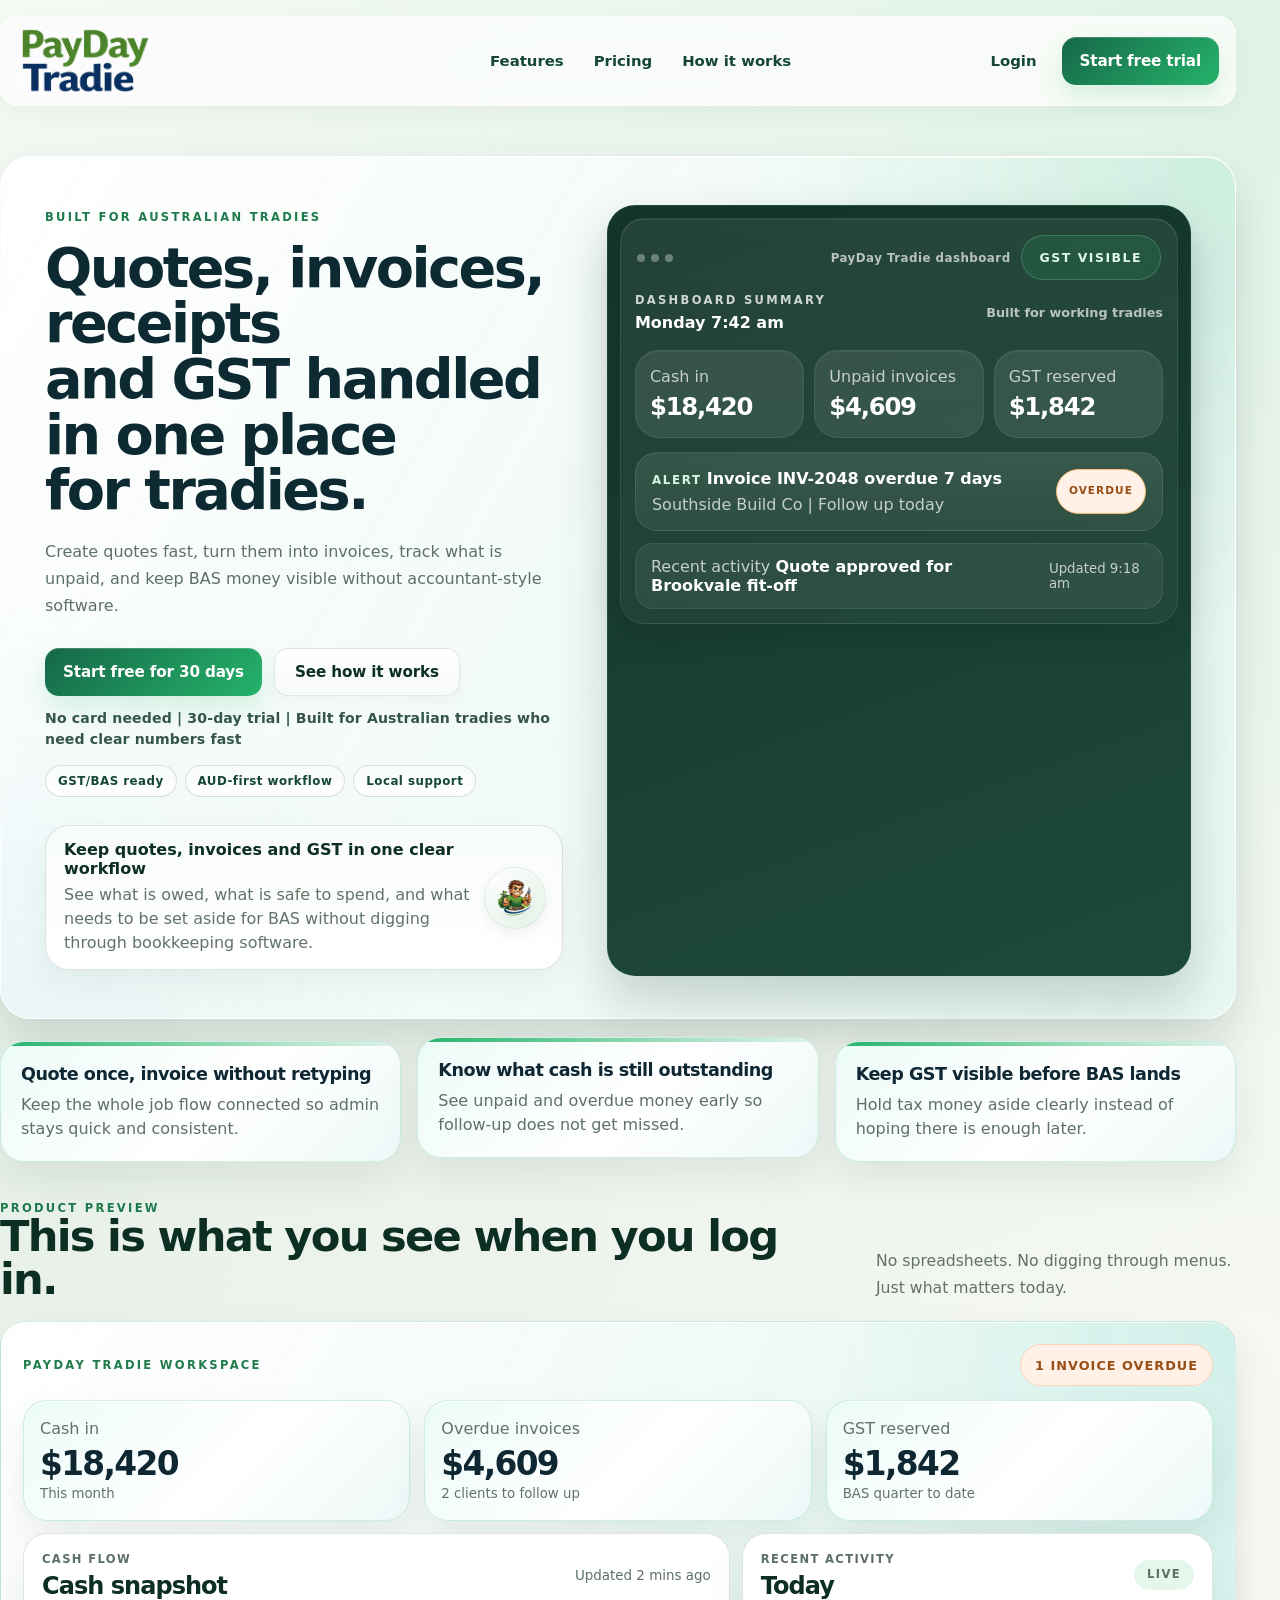
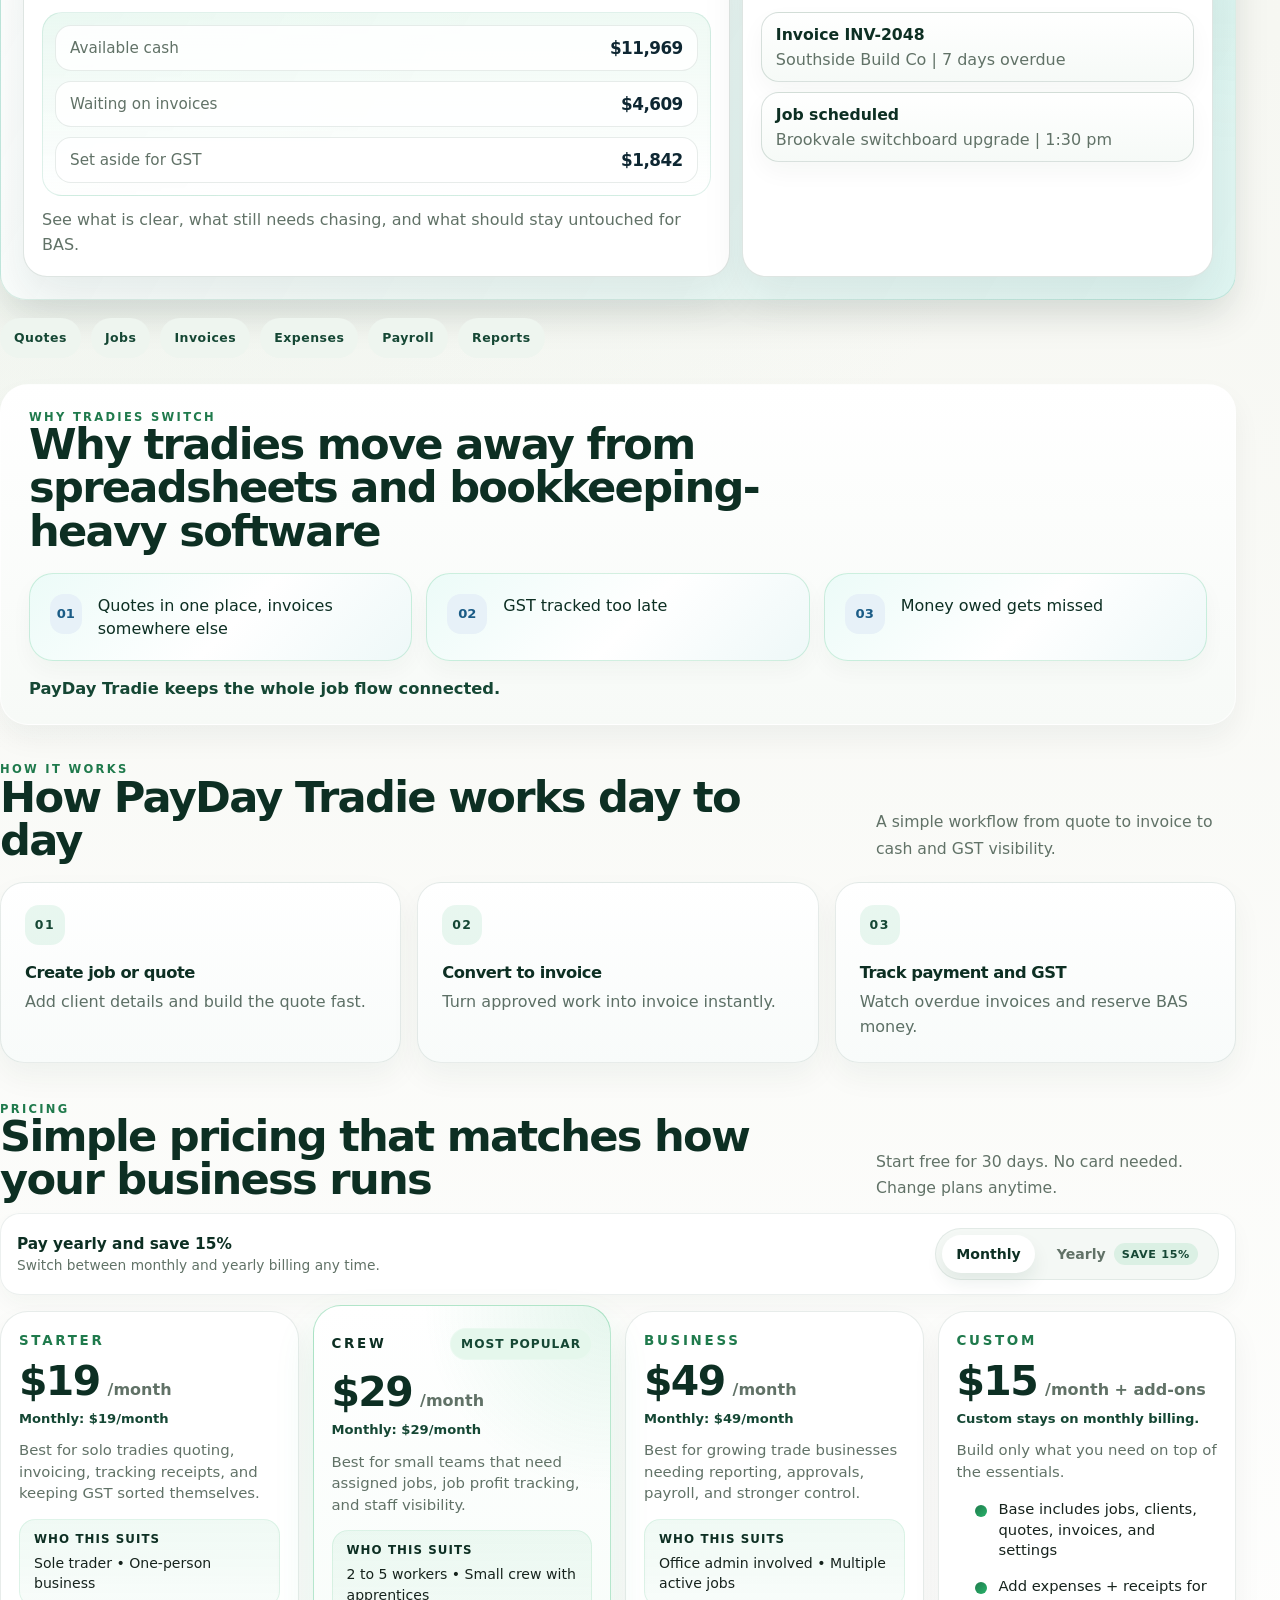
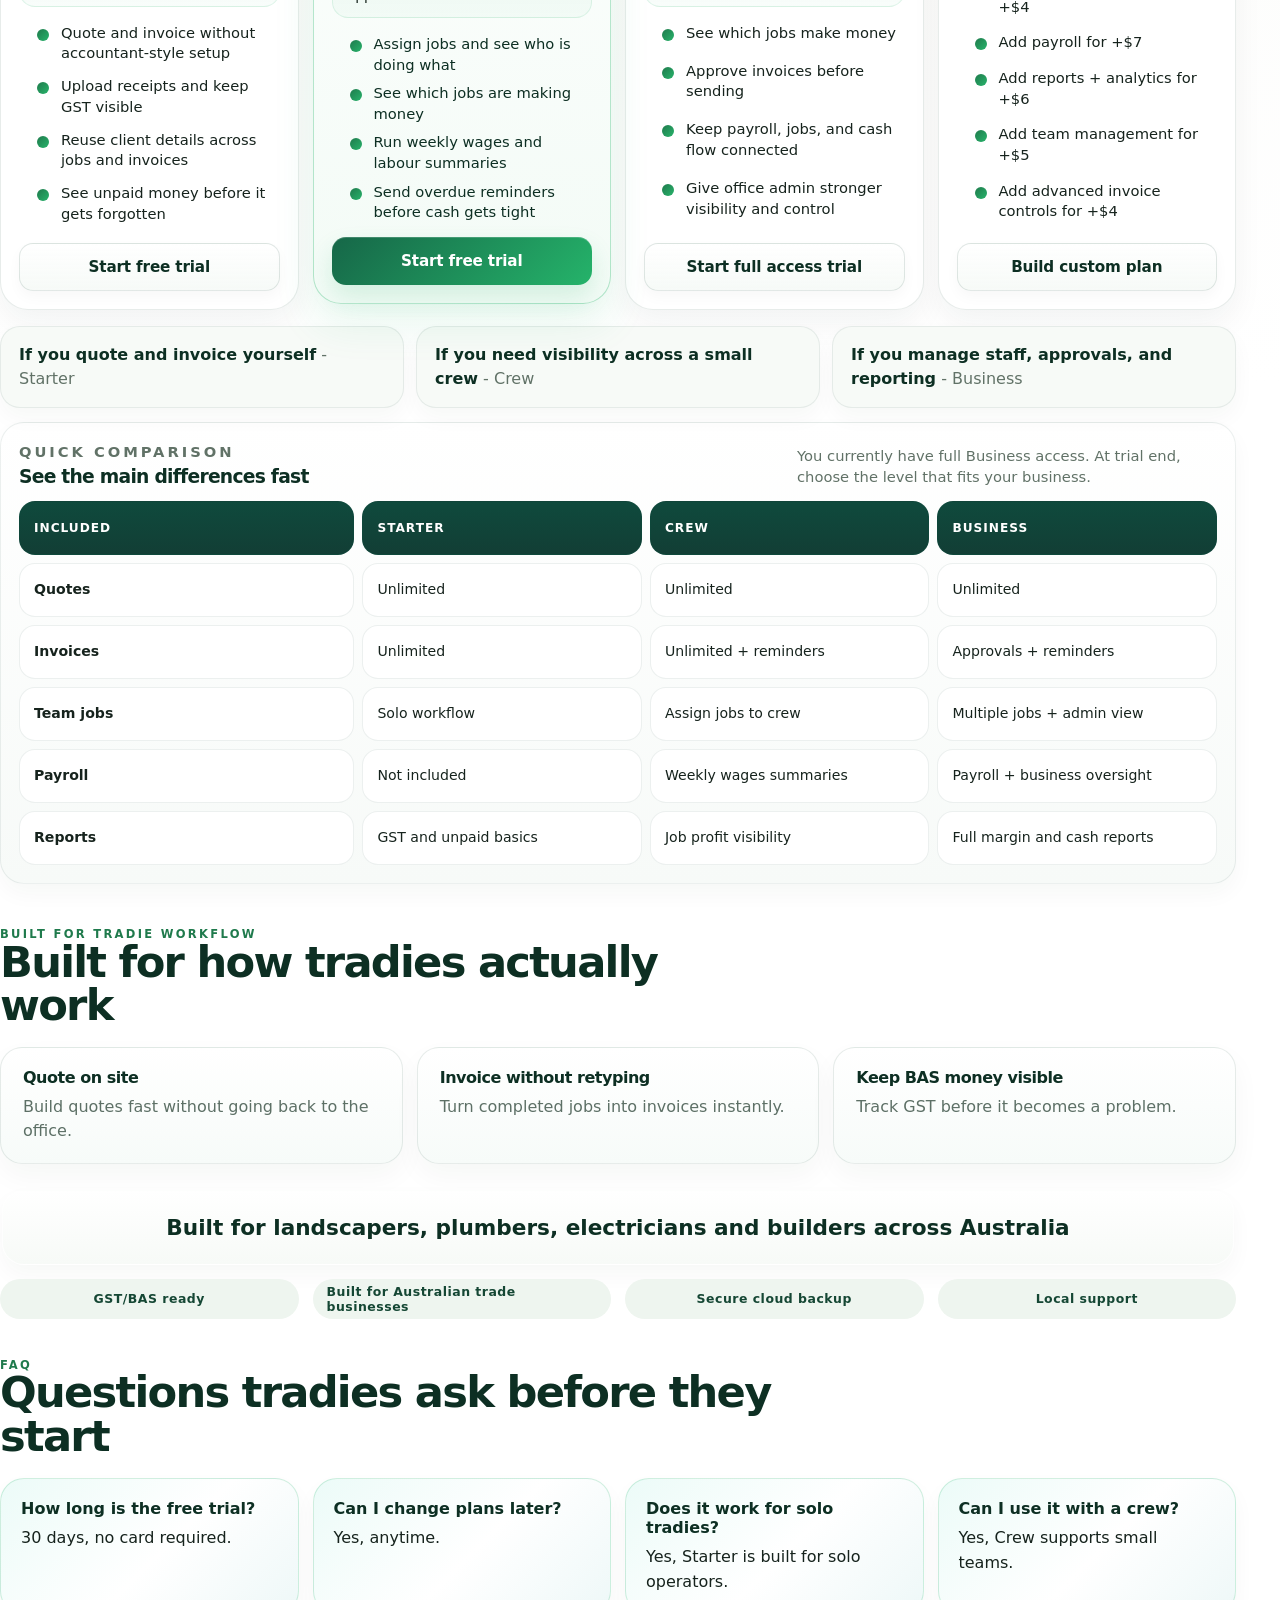
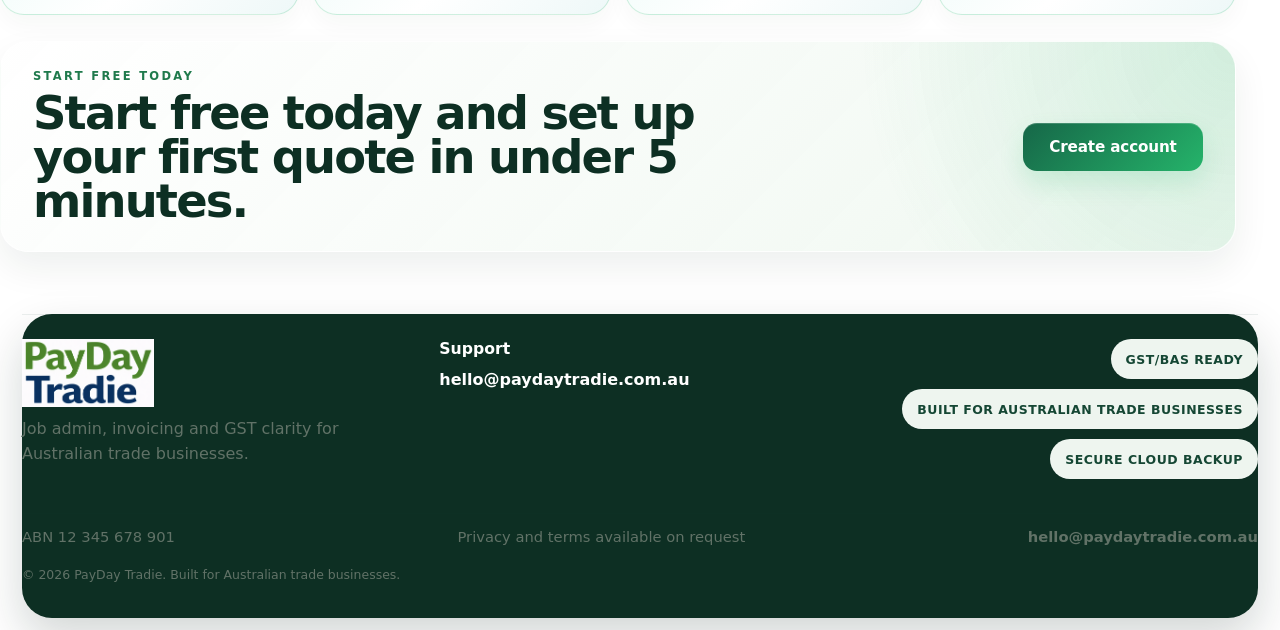
==== commit 7a203b0f: "Clean up UI and simplify workspace flows" ====
--- a/landing.html
+++ b/landing.html
@@ -515,16 +515,16 @@
       </a>
 
       <nav class="workspace-nav" aria-label="Workspace sections">
-        <a href="#workspace-dashboard" class="active" data-workspace-link><span class="nav-icon">DB</span><span>Dashboard</span></a>
-        <a href="#workspace-jobs" data-workspace-link><span class="nav-icon">JB</span><span>Jobs</span></a>
-        <a href="#workspace-clients" data-workspace-link><span class="nav-icon">CL</span><span>Clients</span></a>
-        <a href="#workspace-quotes" data-workspace-link><span class="nav-icon">QT</span><span>Quotes</span></a>
-        <a href="#workspace-invoices" data-workspace-link><span class="nav-icon">IN</span><span>Invoices</span></a>
-        <a href="#workspace-expenses" data-workspace-link><span class="nav-icon">EX</span><span>Expenses</span></a>
-        <a href="#workspace-payroll" data-workspace-link><span class="nav-icon">PY</span><span>Payroll</span></a>
-        <a href="#workspace-reports" data-workspace-link><span class="nav-icon">RP</span><span>Reports</span></a>
-        <a href="#workspace-billing" data-workspace-link><span class="nav-icon">BL</span><span>Billing</span></a>
-        <a href="#workspace-settings" data-workspace-link><span class="nav-icon">ST</span><span>Settings</span></a>
+        <a href="#workspace-dashboard" class="active" data-workspace-link><span>Dashboard</span></a>
+        <a href="#workspace-jobs" data-workspace-link><span>Jobs</span></a>
+        <a href="#workspace-clients" data-workspace-link><span>Clients</span></a>
+        <a href="#workspace-quotes" data-workspace-link><span>Quotes</span></a>
+        <a href="#workspace-invoices" data-workspace-link><span>Invoices</span></a>
+        <a href="#workspace-expenses" data-workspace-link><span>Expenses</span></a>
+        <a href="#workspace-payroll" data-workspace-link><span>Payroll</span></a>
+        <a href="#workspace-reports" data-workspace-link><span>Reports</span></a>
+        <a href="#workspace-billing" data-workspace-link><span>Billing</span></a>
+        <a href="#workspace-settings" data-workspace-link><span>Settings</span></a>
       </nav>
 
       <button class="sidebar-signout" type="button" id="signOutButton">Sign out</button>
@@ -1543,32 +1543,33 @@
         </div>
 
         <form class="workspace-form payroll-form-grid" id="payrollEmployeeForm" data-plan-lock-surface>
-          <div class="quick-start-strip compact-start-strip" aria-label="Payroll quick options">
-            <button class="quick-start-option active" type="button" id="payrollCopyLastWeekButton">Copy last week</button>
-            <button class="quick-start-option" type="button" id="payrollAddOvertimeButton">Add overtime</button>
-            <button class="quick-start-option" type="button" id="payrollAddAllowanceButton">Add allowance</button>
-          </div>
           <details class="form-collapse-card" open>
-            <summary><span>Staff profile</span><small>Name, role, contact, and employment type</small></summary>
+            <summary><span>Employee</span><small>Name and pay setup</small></summary>
             <div class="form-collapse-body">
               <div class="field-row">
-                <label>Name<input type="text" name="name" placeholder="Jake Thompson" required></label>
-                <label>Role<input type="text" name="role" placeholder="Carpenter / 2nd year apprentice" required></label>
+                <label>Name<input type="text" name="name" placeholder="Employee name"></label>
+                <label>Role<input type="text" name="role" placeholder="Role or trade"></label>
               </div>
               <div class="field-row">
-                <label>Mobile<input type="tel" name="mobile" placeholder="0400 222 333" required></label>
-                <label>Email<input type="email" name="email" placeholder="jake@crew.com.au" required></label>
+                <label>Mobile<input type="tel" name="mobile" placeholder="Mobile number"></label>
+                <label>Email<input type="email" name="email" placeholder="Email"></label>
               </div>
               <div class="field-row">
+                <label>Pay type
+                  <select name="payType" id="payrollPayTypeSelect">
+                    <option value="Hourly">Hourly</option>
+                    <option value="Salary">Salary</option>
+                  </select>
+                </label>
                 <label>Employment type
-                  <select name="employmentType" required>
+                  <select name="employmentType">
                     <option value="Employee">Employee</option>
                     <option value="Apprentice">Apprentice</option>
                     <option value="Contractor">Contractor</option>
                   </select>
                 </label>
                 <label>Current status
-                  <select name="status" required>
+                  <select name="status">
                     <option value="Active">Active</option>
                     <option value="Inactive">Inactive</option>
                   </select>
@@ -1578,7 +1579,7 @@
           </details>
 
           <details class="form-collapse-card">
-            <summary><span>Pay setup</span><small>Rate, hours, super, tax, and bank details</small></summary>
+            <summary><span>Pay cycle</span><small>Standard hours, overtime, and current run totals</small></summary>
             <div class="form-collapse-body">
               <div class="payroll-quick-grid">
                 <div><span>Worker</span><strong id="payrollQuickWorker">-</strong></div>
@@ -1587,35 +1588,23 @@
                 <div><span>Total</span><strong id="payrollQuickTotal">$0</strong></div>
               </div>
               <div class="field-row">
-                <label>Pay type
-                  <select name="payType" id="payrollPayTypeSelect" required>
-                    <option value="Hourly">Hourly</option>
-                    <option value="Salary">Salary</option>
-                  </select>
-                </label>
-                <label>Hourly rate or salary<input type="number" name="payRate" min="0" step="0.01" value="48" required></label>
+                <label>Hourly rate or salary<input type="number" name="payRate" min="0" step="0.01"></label>
+                <label>Standard hours this cycle<input type="number" name="cycleHours" min="0" step="0.1"></label>
               </div>
               <div class="field-row">
-                <label>Hours this cycle<input type="number" name="cycleHours" min="0" step="0.1" value="38" required></label>
-                <label>Last pay date<input type="date" name="lastPayDate" id="payrollLastPayInput" required></label>
+                <label>Overtime hours<input type="number" name="overtimeHours" min="0" step="0.1"></label>
+                <label>Overtime multiplier<input type="number" name="overtimeMultiplier" min="1" step="0.1" value="1.5"></label>
               </div>
               <div class="field-row">
-                <label>Super details<input type="text" name="superDetails" placeholder="Hostplus / 11.5% super"></label>
-                <label>Tax file details<input type="text" name="taxFile" placeholder="TFN on file / contractor ABN pending"></label>
-              </div>
-              <label>Bank details<input type="text" name="bankDetails" placeholder="BSB + account ending 4421"></label>
+                <label>Last pay date<input type="date" name="lastPayDate" id="payrollLastPayInput"></label>
+                <label>Notes<input type="text" name="notes" placeholder="Anything to remember for this worker"></label>
+              </div>
             </div>
           </details>
 
-          <details class="form-collapse-card">
-            <summary><span>Notes and pay history filter</span><small>Optional notes plus payroll history date range</small></summary>
-            <div class="form-collapse-body">
-              <label>Payroll history from<input type="date" id="payrollHistoryDateFilter"></label>
-              <label>Notes<textarea name="notes" rows="3" placeholder="Apprentice TAFE day Wednesdays, check overtime before next pay run."></textarea></label>
-            </div>
-          </details>
+          <label>Payroll history from<input type="date" id="payrollHistoryDateFilter"></label>
           <div class="invoice-gst-note" id="settingsMemoryNote">Save team, rates, and defaults once, then reuse them across payroll runs and the rest of the app.</div>
-          <button class="button button-primary" type="submit">Save staff member</button>
+          <button class="button button-primary" type="submit">Save employee</button>
         </form>
 
         <div class="client-summary-grid" id="payrollList" data-plan-lock-surface></div>
@@ -1705,6 +1694,9 @@
                   <option value="General building">General building</option>
                   <option value="Other">Other</option>
                 </select>
+              </label>
+              <label class="hidden" id="settingsCustomTradeWrap">Custom trade
+                <input type="text" name="customTradeType" id="settingsCustomTradeInput" placeholder="Enter your trade">
               </label>
               <label>Brand accent
                 <select name="brandTone" id="settingsBrandToneSelect">
@@ -1866,16 +1858,6 @@
     </section>
   </main>
 
-  <div class="workspace-quick-create" id="quickCreateWrap" aria-label="Quick create">
-    <div class="workspace-quick-create-menu hidden" id="quickCreateMenu">
-      <button class="mini-action" type="button" id="quickCreateQuote">New quote</button>
-      <button class="mini-action" type="button" id="quickCreateInvoice">New invoice</button>
-      <button class="mini-action" type="button" id="quickCreateJob">New job</button>
-      <button class="mini-action" type="button" id="quickCreateExpense">Add expense</button>
-    </div>
-    <button class="workspace-quick-create-toggle" type="button" id="quickCreateToggle" aria-expanded="false" aria-controls="quickCreateMenu">+</button>
-  </div>
-
   <div class="auth-overlay hidden" id="authOverlay" role="dialog" aria-modal="true" aria-labelledby="authTitle">
     <div class="auth-card">
       <button class="auth-close" type="button" id="closeAuthButton" aria-label="Close sign in dialog">×</button>
@@ -1938,6 +1920,10 @@
           <button class="onboarding-choice" type="button" data-onboarding-choice="tradeType" data-value="Tiling">Tiling</button>
           <button class="onboarding-choice" type="button" data-onboarding-choice="tradeType" data-value="Other">Other</button>
         </div>
+        <label class="onboarding-input hidden" id="onboardingCustomTradeWrap">
+          <span>Your trade</span>
+          <input type="text" id="onboardingCustomTradeInput" data-onboarding-input="customTradeType" placeholder="Enter your trade">
+        </label>
       </section>
 
       <section class="onboarding-step hidden" data-onboarding-step="teamSize">
--- a/landing.css
+++ b/landing.css
@@ -60,13 +60,13 @@
   align-items: center;
   justify-content: space-between;
   gap: 20px;
-  margin: 12px;
-  padding: 11px 16px;
-  border: 1px solid var(--line);
-  border-radius: 28px;
+  width: 100%;
+  margin: 0;
+  padding: 14px 28px;
+  border-bottom: 1px solid var(--line);
   background: rgba(255, 255, 255, 0.92);
   backdrop-filter: blur(14px);
-  box-shadow: 0 18px 40px rgba(16, 61, 38, 0.08);
+  box-shadow: 0 10px 24px rgba(16, 61, 38, 0.06);
 }
 
 .brand img,
@@ -180,7 +180,7 @@
 .pricing-section,
 .final-cta-section,
 .site-footer {
-  width: min(1940px, calc(100vw - 24px));
+  width: min(1940px, calc(100vw - 48px));
   margin: 0 auto;
 }
 
@@ -499,9 +499,9 @@
 }
 
 .status-chip {
-  background: rgba(255, 255, 255, 0.1);
+  background: rgba(255, 255, 255, 0.08);
   color: var(--white);
-  border-color: rgba(255, 255, 255, 0.12);
+  border-color: rgba(255, 255, 255, 0.08);
 }
 
 .progress-stack {
@@ -1374,10 +1374,7 @@
   display: flex;
   align-items: center;
   gap: 12px;
-  padding: 8px;
-  border-radius: 20px;
-  background: rgba(255, 255, 255, 0.06);
-  box-shadow: inset 0 0 0 1px rgba(255, 255, 255, 0.06);
+  padding: 4px 0 10px;
 }
 
 .workspace-logo img {
@@ -1385,6 +1382,7 @@
   height: 52px;
   border-radius: 16px;
   object-fit: contain;
+  object-position: center;
   background: rgba(255, 255, 255, 0.96);
   flex: 0 0 52px;
   display: block;
@@ -1393,6 +1391,7 @@
 
 .workspace-logo img.has-business-logo {
   object-fit: cover;
+  object-position: center;
 }
 
 .workspace-logo strong,
@@ -1432,12 +1431,12 @@
 .sidebar-signout {
   position: relative;
   min-height: 40px;
-  padding: 9px 12px;
-  border-radius: 14px;
+  padding: 10px 12px;
+  border-radius: 10px;
   border: 1px solid transparent;
-  font-size: 0.88rem;
+  font-size: 0.9rem;
   font-weight: 800;
-  background: rgba(255, 255, 255, 0.07);
+  background: transparent;
   box-shadow: none;
   transition: transform 180ms ease, background 180ms ease, border-color 180ms ease, box-shadow 180ms ease;
   margin: 0;
@@ -1450,7 +1449,7 @@
 .workspace-nav a {
   display: flex;
   align-items: center;
-  gap: 12px;
+  gap: 0;
 }
 
 .workspace-nav-divider {
@@ -1458,24 +1457,13 @@
 }
 
 .nav-icon {
-  display: inline-flex;
-  align-items: center;
-  justify-content: center;
-  width: 30px;
-  height: 30px;
-  border-radius: 10px;
-  background: rgba(255, 255, 255, 0.08);
-  color: rgba(255, 255, 255, 0.8);
-  font-size: 0.68rem;
-  font-weight: 900;
-  letter-spacing: 0.08em;
-  flex-shrink: 0;
+  display: none;
 }
 
 .workspace-nav a:hover,
 .workspace-nav a.active,
 .sidebar-signout:hover {
-  background: rgba(26, 133, 105, 0.28);
+  background: rgba(26, 133, 105, 0.18);
 }
 
 .workspace-nav a[data-locked="true"]::after {
@@ -1495,10 +1483,8 @@
 
 .workspace-nav a.active {
   border-color: rgba(40, 179, 107, 0.45);
-  background: rgba(26, 133, 105, 0.34);
-  box-shadow:
-    0 8px 18px rgba(0, 0, 0, 0.14),
-    inset 0 0 0 1px rgba(201, 247, 216, 0.08);
+  background: rgba(26, 133, 105, 0.24);
+  box-shadow: inset 0 0 0 1px rgba(201, 247, 216, 0.08);
 }
 
 .workspace-nav a.active::before {
@@ -1513,9 +1499,7 @@
 }
 
 .workspace-nav a.active .nav-icon {
-  background: rgba(40, 179, 107, 0.3);
-  color: #effdf4;
-  box-shadow: inset 0 0 0 1px rgba(201, 247, 216, 0.18);
+  display: none;
 }
 
 .sidebar-signout {
@@ -2314,23 +2298,23 @@
 
 .filter-chip {
   border: 1px solid var(--line);
-  border-radius: 999px;
-  padding: 10px 14px;
-  background: var(--soft-surface);
+  border-radius: 10px;
+  padding: 9px 12px;
+  background: #fff;
   color: var(--green-800);
   font: inherit;
   font-size: 0.82rem;
-  font-weight: 800;
+  font-weight: 700;
   cursor: pointer;
   transition: transform 180ms ease, background 180ms ease, border-color 180ms ease, box-shadow 180ms ease;
 }
 
 .filter-chip:hover,
 .filter-chip.active {
-  background: linear-gradient(180deg, #e7f7ef, #d9f4e5);
+  background: #f3fbf6;
   border-color: rgba(40, 179, 107, 0.26);
   transform: translateY(-1px);
-  box-shadow: 0 12px 24px rgba(16, 61, 38, 0.1);
+  box-shadow: none;
 }
 
 .workspace-form,
@@ -2625,21 +2609,21 @@
 }
 
 .mini-action {
-  border: 0;
-  border-radius: 12px;
-  background: var(--green-100);
+  border: 1px solid var(--line);
+  border-radius: 10px;
+  background: #fff;
   color: var(--green-800);
-  padding: 10px 14px;
+  padding: 9px 12px;
   font: inherit;
   font-size: 0.82rem;
-  font-weight: 800;
+  font-weight: 700;
   cursor: pointer;
   transition: transform 180ms ease, background 180ms ease, box-shadow 180ms ease;
 }
 
 .mini-action:hover {
-  background: #d5f3e2;
-  box-shadow: 0 8px 16px rgba(16, 61, 38, 0.06);
+  background: #f3fbf6;
+  box-shadow: none;
 }
 
 .record-row:hover {
@@ -2743,13 +2727,13 @@
 .quick-start-option {
   min-height: 42px;
   border: 1px solid var(--line);
-  border-radius: 14px;
-  background: #f7fbf8;
+  border-radius: 10px;
+  background: #fff;
   color: var(--green-900);
   padding: 10px 12px;
   font: inherit;
   font-size: 0.84rem;
-  font-weight: 800;
+  font-weight: 700;
   text-align: left;
   cursor: pointer;
   transition: border-color 180ms ease, background 180ms ease, box-shadow 180ms ease;
@@ -2758,8 +2742,8 @@
 .quick-start-option.active,
 .quick-start-option:hover {
   border-color: rgba(40, 179, 107, 0.28);
-  background: #ffffff;
-  box-shadow: 0 10px 18px rgba(16, 61, 38, 0.06);
+  background: #f3fbf6;
+  box-shadow: none;
 }
 
 .quote-start-helper {
@@ -2862,13 +2846,13 @@
 .invoice-term-pill {
   min-height: 44px;
   border: 1px solid var(--line);
-  border-radius: 14px;
-  background: #f7fbf8;
+  border-radius: 10px;
+  background: #fff;
   color: var(--green-900);
   padding: 10px 12px;
   font: inherit;
   font-size: 0.88rem;
-  font-weight: 800;
+  font-weight: 700;
   text-align: left;
   cursor: pointer;
   transition: border-color 180ms ease, background 180ms ease, box-shadow 180ms ease, transform 180ms ease;
@@ -2883,8 +2867,8 @@
 .invoice-start-option.active,
 .invoice-term-pill.active {
   border-color: rgba(40, 179, 107, 0.4);
-  background: linear-gradient(180deg, #eff9f4, #ffffff);
-  box-shadow: 0 8px 18px rgba(16, 61, 38, 0.08);
+  background: #f3fbf6;
+  box-shadow: none;
 }
 
 .invoice-source-grid {
@@ -3268,8 +3252,8 @@
   gap: 8px;
   justify-content: center;
   min-height: 30px;
-  padding: 7px 12px;
-  border-radius: 999px;
+  padding: 6px 10px;
+  border-radius: 10px;
   font-size: 0.66rem;
   font-weight: 900;
   line-height: 1.12;
@@ -3278,7 +3262,13 @@
   border: 1px solid transparent;
   white-space: normal;
   text-align: center;
-  box-shadow: 0 8px 18px rgba(16, 61, 38, 0.06);
+  box-shadow: none;
+}
+
+.workspace-quick-create,
+.workspace-quick-create-menu,
+.workspace-quick-create-toggle {
+  display: none !important;
 }
 
 .empty-state-row {
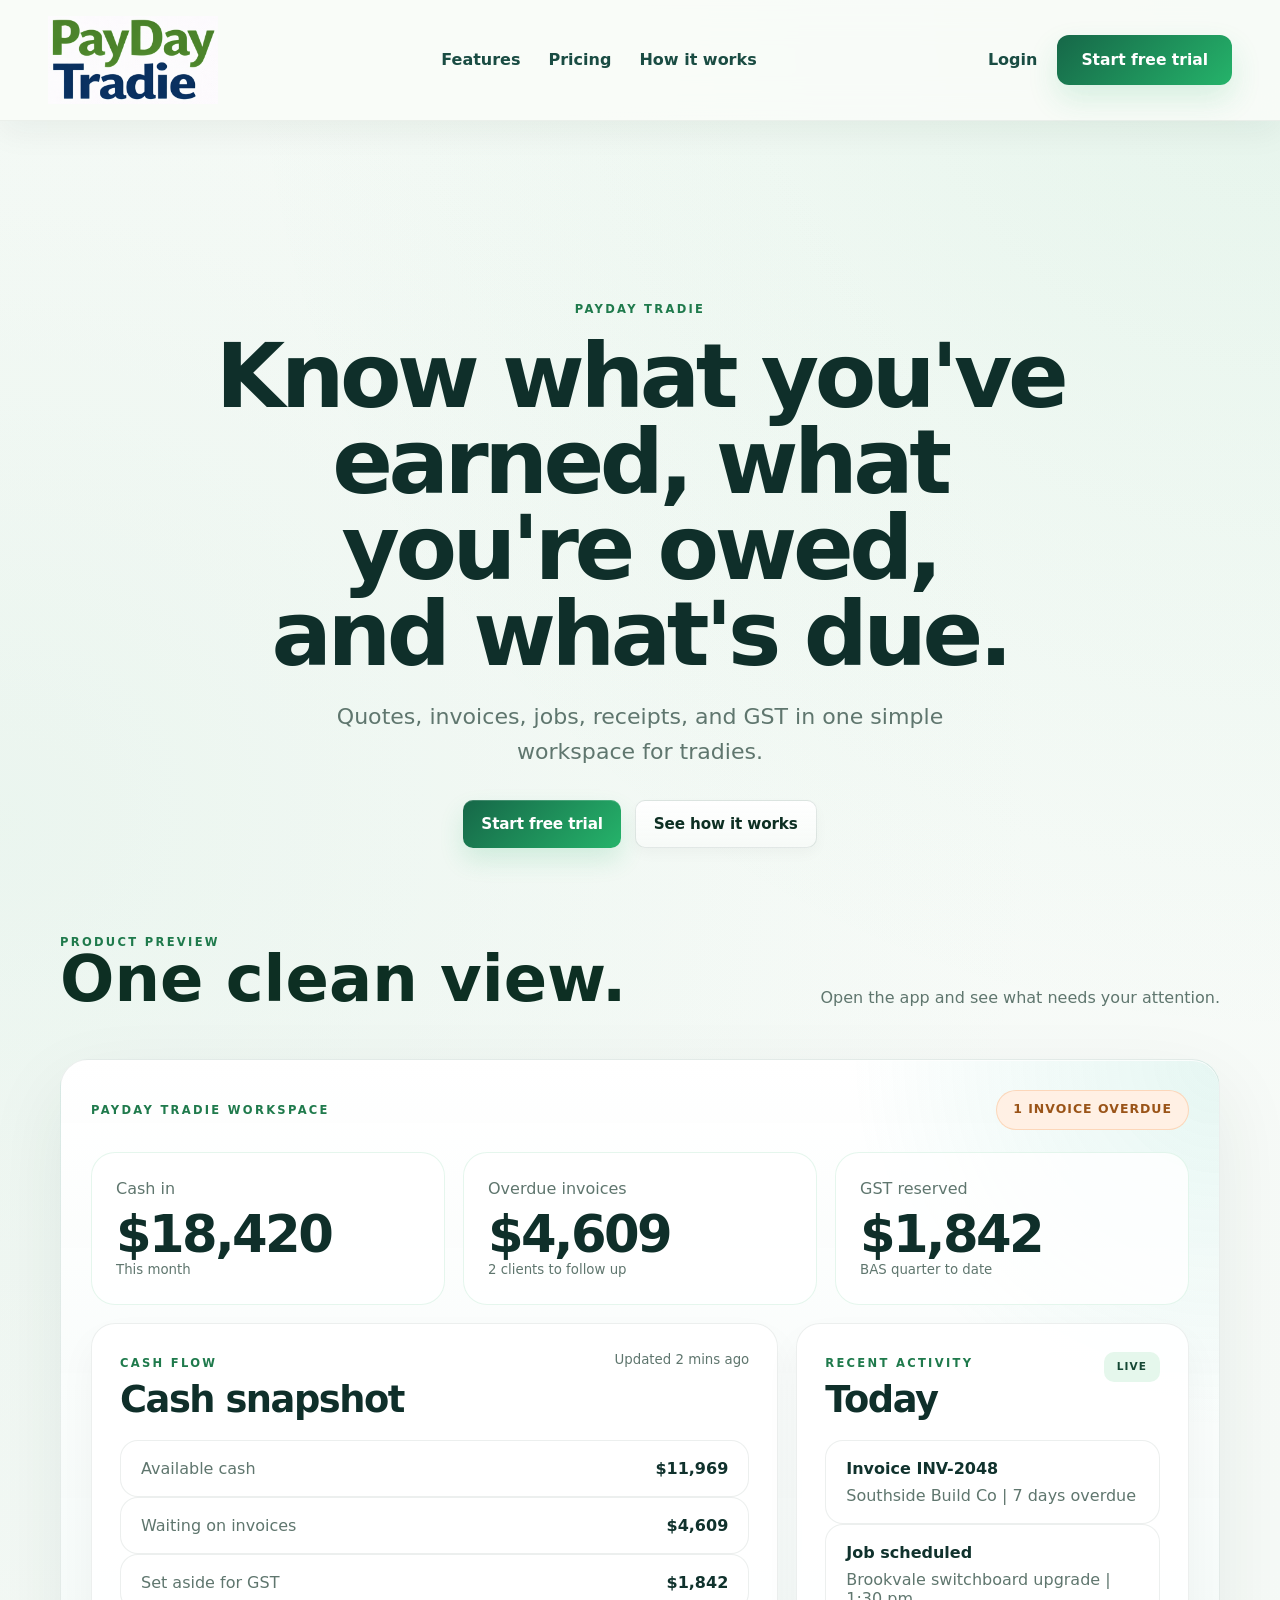
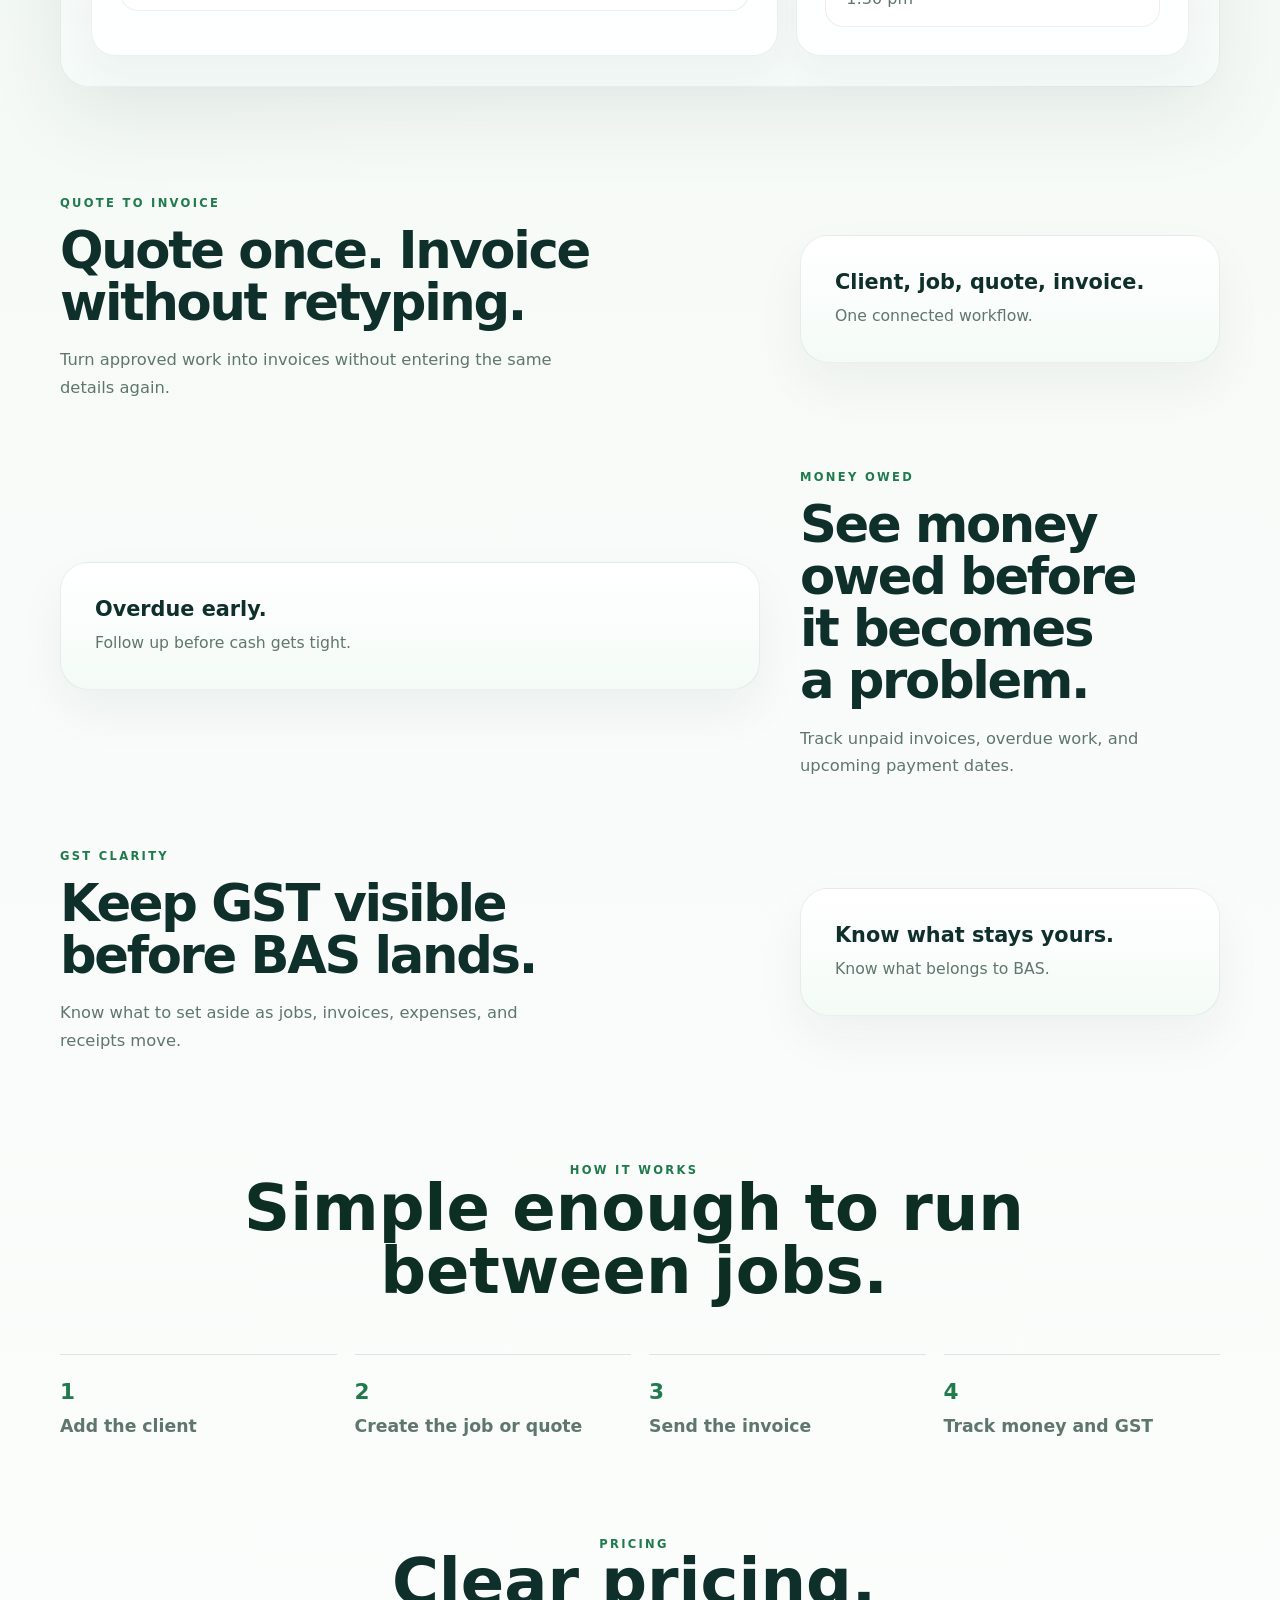
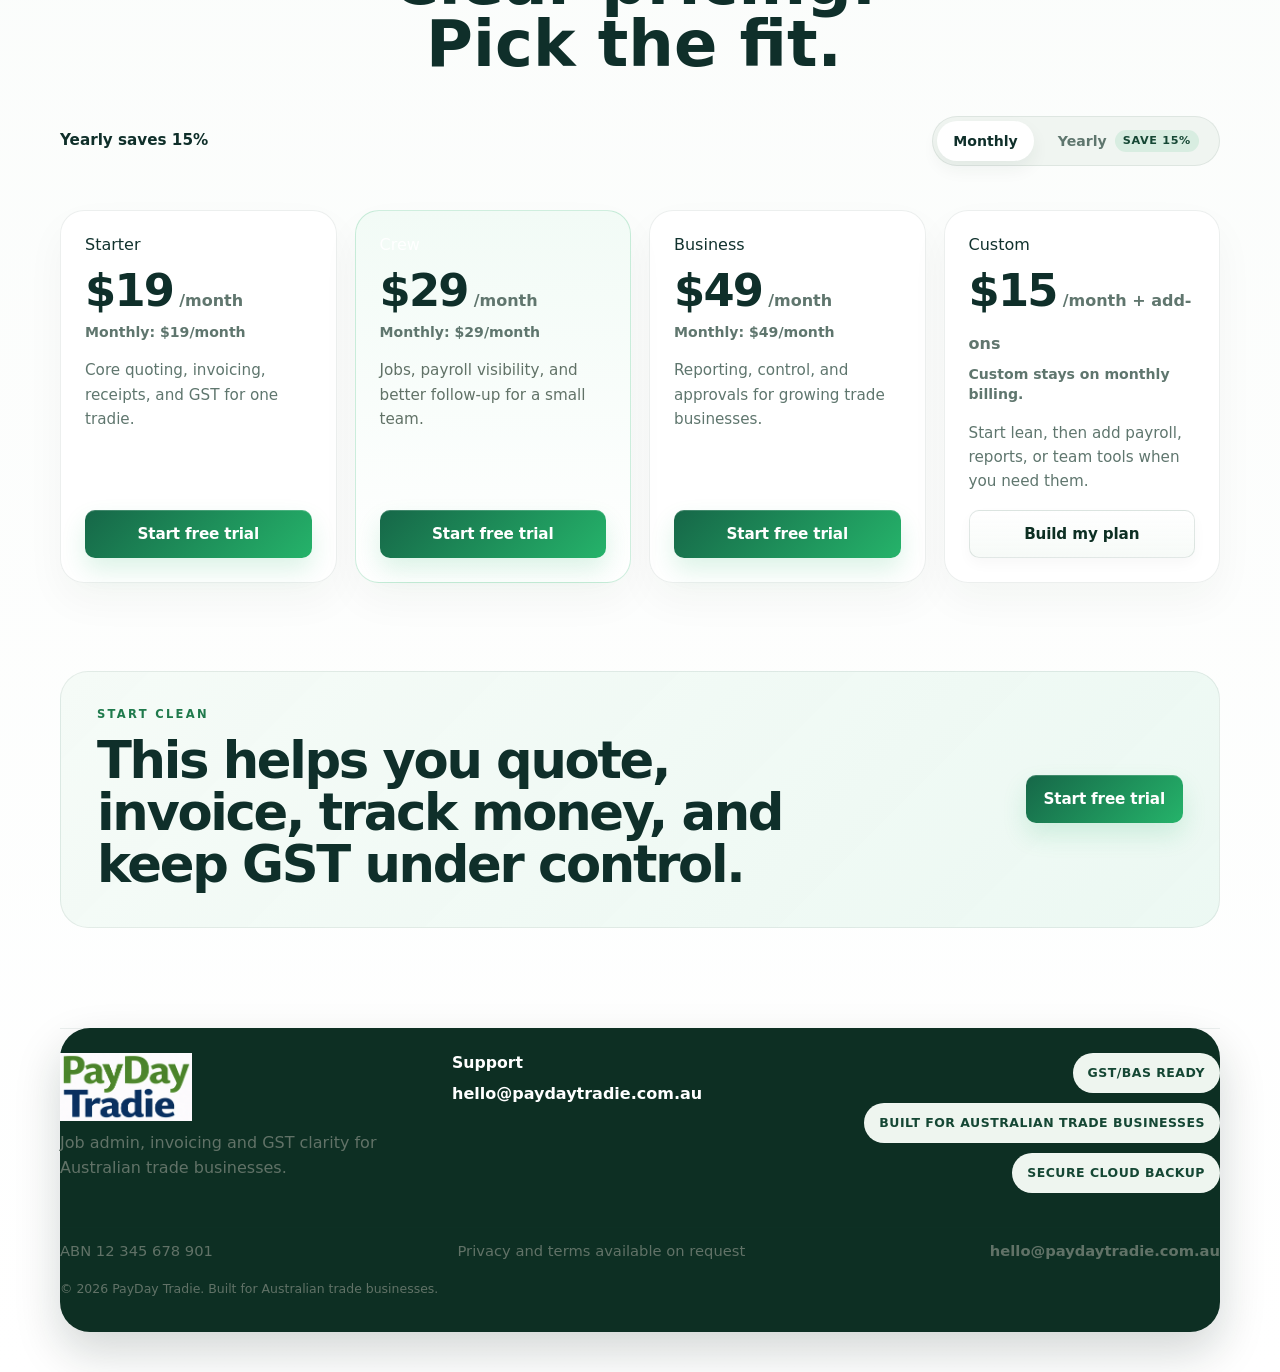
==== commit 836895c8: "Refine landing and app UI" ====
--- a/landing.html
+++ b/landing.html
@@ -11,7 +11,7 @@
   <link rel="icon" type="image/png" href="assets/pdt-logo.png">
   <link rel="stylesheet" href="landing.css">
 </head>
-<body>
+<body class="landing-premium">
   <header class="site-header">
     <a class="brand" href="#top" aria-label="PayDay Tradie home">
       <img src="assets/logo-wordmark.png" alt="PayDay Tradie">
@@ -37,470 +37,218 @@
     </nav>
   </header>
 
-  <main id="landingApp">
+    <main id="landingApp">
     <div id="top"></div>
-    <section class="hero-section">
-      <div class="hero-copy">
-        <p class="eyebrow">Built for Australian tradies</p>
-        <h1>
-          <span class="hero-title-line">Quotes, invoices, receipts</span>
-          <span class="hero-title-line">and GST handled in one place</span>
-          <span class="hero-title-line">for tradies.</span>
-        </h1>
-        <p class="hero-text">
-          Create quotes fast, turn them into invoices, track what is unpaid, and keep BAS money visible without accountant-style software.
-        </p>
-        <div class="hero-actions">
-          <button class="button button-primary" type="button" data-plan="Starter">Start free for 30 days</button>
-          <a class="button button-secondary" href="#how-it-works">See how it works</a>
-        </div>
-        <p class="hero-trial-line">No card needed | 30-day trial | Built for Australian tradies who need clear numbers fast</p>
-        <div class="hero-confidence-row" aria-label="Trust points">
-          <span>GST/BAS ready</span>
-          <span>AUD-first workflow</span>
-          <span>Local support</span>
-        </div>
-        <div class="hero-proof-strip">
-          <div class="hero-proof-copy">
-            <strong>Keep quotes, invoices and GST in one clear workflow</strong>
-            <p>See what is owed, what is safe to spend, and what needs to be set aside for BAS without digging through bookkeeping software.</p>
-          </div>
-          <div class="hero-proof-mascot" aria-hidden="true">
-            <img src="assets/mascot.png" alt="PayDay Tradie mascot" class="hero-mascot-badge">
-          </div>
-        </div>
-      </div>
-
-      <aside class="hero-panel hero-dashboard-panel" aria-label="PayDay Tradie dashboard preview">
-        <div class="hero-visual-window">
-          <div class="hero-visual-toolbar">
-            <div class="hero-visual-dots" aria-hidden="true">
-              <span></span>
-              <span></span>
-              <span></span>
-            </div>
-            <div class="hero-visual-meta">
-              <span class="hero-visual-label">PayDay Tradie dashboard</span>
-              <span class="live-pill">GST visible</span>
-            </div>
-          </div>
-
-          <div class="hero-panel-header">
-            <div>
-              <p class="panel-label">Dashboard summary</p>
-              <strong>Monday 7:42 am</strong>
-            </div>
-            <span class="hero-panel-caption">Built for working tradies</span>
-          </div>
-
-          <div class="hero-panel-kpis">
-            <article>
-              <span>Cash in</span>
-              <strong>$18,420</strong>
-            </article>
-            <article>
-              <span>Unpaid invoices</span>
-              <strong>$4,609</strong>
-            </article>
-            <article>
-              <span>GST reserved</span>
-              <strong>$1,842</strong>
-            </article>
-          </div>
-
-          <div class="hero-panel-alert">
-            <div>
-              <span class="alert-label">Alert</span>
-              <strong>Invoice INV-2048 overdue 7 days</strong>
-              <p>Southside Build Co | Follow up today</p>
-            </div>
-            <span class="status-badge status-overdue">Overdue</span>
-          </div>
-
-          <div class="hero-panel-activity">
-            <div>
-              <span>Recent activity</span>
-              <strong>Quote approved for Brookvale fit-off</strong>
-            </div>
-            <small>Updated 9:18 am</small>
-          </div>
-        </div>
-      </aside>
+
+    <section class="premium-hero">
+      <p class="eyebrow">PayDay Tradie</p>
+      <h1>Know what you've earned, what you're owed, and what's due.</h1>
+      <p class="premium-subhead">Quotes, invoices, jobs, receipts, and GST in one simple workspace for tradies.</p>
+      <div class="premium-hero-actions">
+        <button class="button button-primary" type="button" data-plan="Starter">Start free trial</button>
+        <a class="button button-secondary" href="#how-it-works">See how it works</a>
+      </div>
     </section>
 
-    <section class="outcomes-section" id="features" aria-label="Core outcomes">
-      <article class="outcome-card">
-        <strong>Quote once, invoice without retyping</strong>
-        <p>Keep the whole job flow connected so admin stays quick and consistent.</p>
-      </article>
-      <article class="outcome-card">
-        <strong>Know what cash is still outstanding</strong>
-        <p>See unpaid and overdue money early so follow-up does not get missed.</p>
-      </article>
-      <article class="outcome-card">
-        <strong>Keep GST visible before BAS lands</strong>
-        <p>Hold tax money aside clearly instead of hoping there is enough later.</p>
-      </article>
-    </section>
-
-    <section class="preview-section" id="preview">
-      <div class="section-heading compact-heading">
+    <section class="premium-showcase" id="features" aria-label="Product preview">
+      <div class="section-heading">
         <div>
           <p class="eyebrow">Product preview</p>
-          <h2>This is what you see when you log in.</h2>
-        </div>
-        <p class="section-lead">No spreadsheets. No digging through menus. Just what matters today.</p>
-      </div>
-
-      <div class="dashboard-preview-shell" id="preview-shell">
-        <div class="dashboard-preview-top">
-          <div>
-            <p class="eyebrow">PayDay Tradie workspace</p>
-          </div>
+          <h2>One clean view.</h2>
+        </div>
+        <p class="section-lead">Open the app and see what needs your attention.</p>
+      </div>
+
+      <div class="premium-dashboard-frame">
+        <div class="premium-dashboard-topbar">
+          <span class="trust-label">PayDay Tradie workspace</span>
           <span class="preview-alert-badge">1 invoice overdue</span>
         </div>
-        <div class="dashboard-preview-kpis">
-          <article class="dashboard-kpi">
+
+        <div class="premium-dashboard-overview">
+          <article class="premium-metric">
             <span>Cash in</span>
             <strong>$18,420</strong>
             <small>This month</small>
           </article>
-          <article class="dashboard-kpi">
+          <article class="premium-metric">
             <span>Overdue invoices</span>
             <strong>$4,609</strong>
             <small>2 clients to follow up</small>
           </article>
-          <article class="dashboard-kpi">
+          <article class="premium-metric">
             <span>GST reserved</span>
             <strong>$1,842</strong>
             <small>BAS quarter to date</small>
           </article>
         </div>
-          <div class="dashboard-preview-body">
-            <article class="dashboard-insight-card">
-              <div class="preview-card-head">
-                <div>
-                  <span class="trust-label">Cash flow</span>
-                  <h3>Cash snapshot</h3>
-                </div>
-                <small>Updated 2 mins ago</small>
-              </div>
-              <div class="preview-cash-summary" aria-label="Cash flow snapshot">
-                <div class="preview-cash-row">
-                  <span>Available cash</span>
-                  <strong>$11,969</strong>
-                </div>
-                <div class="preview-cash-row">
-                  <span>Waiting on invoices</span>
-                  <strong>$4,609</strong>
-                </div>
-                <div class="preview-cash-row">
-                  <span>Set aside for GST</span>
-                  <strong>$1,842</strong>
-                </div>
-              </div>
-              <p class="preview-copy">See what is clear, what still needs chasing, and what should stay untouched for BAS.</p>
-            </article>
-          <article class="dashboard-activity-card">
-            <div class="preview-card-head">
+
+        <div class="premium-dashboard-main">
+          <article class="premium-panel premium-panel-wide">
+            <div class="premium-panel-head">
+              <div>
+                <span class="trust-label">Cash flow</span>
+                <h3>Cash snapshot</h3>
+              </div>
+              <small>Updated 2 mins ago</small>
+            </div>
+            <div class="premium-cash-row">
+              <span>Available cash</span>
+              <strong>$11,969</strong>
+            </div>
+            <div class="premium-cash-row">
+              <span>Waiting on invoices</span>
+              <strong>$4,609</strong>
+            </div>
+            <div class="premium-cash-row">
+              <span>Set aside for GST</span>
+              <strong>$1,842</strong>
+            </div>
+          </article>
+
+          <article class="premium-panel">
+            <div class="premium-panel-head">
               <div>
                 <span class="trust-label">Recent activity</span>
                 <h3>Today</h3>
               </div>
               <span class="status-badge status-live">Live</span>
             </div>
-            <div class="preview-list">
-              <div>
-                <strong>Invoice INV-2048</strong>
-                <p>Southside Build Co | 7 days overdue</p>
-              </div>
-              <div>
-                <strong>Job scheduled</strong>
-                <p>Brookvale switchboard upgrade | 1:30 pm</p>
-              </div>
+            <div class="premium-activity-item">
+              <strong>Invoice INV-2048</strong>
+              <p>Southside Build Co | 7 days overdue</p>
+            </div>
+            <div class="premium-activity-item">
+              <strong>Job scheduled</strong>
+              <p>Brookvale switchboard upgrade | 1:30 pm</p>
             </div>
           </article>
         </div>
       </div>
-
-      <div class="feature-strip" aria-label="Feature summary">
-        <span>Quotes</span>
-        <span>Jobs</span>
-        <span>Invoices</span>
-        <span>Expenses</span>
-        <span>Payroll</span>
-        <span>Reports</span>
-      </div>
     </section>
 
-    <section class="switch-section">
-      <article class="switch-card">
-        <div class="section-heading compact-heading">
-          <div>
-            <p class="eyebrow">Why tradies switch</p>
-            <h2>Why tradies move away from spreadsheets and bookkeeping-heavy software</h2>
-          </div>
-        </div>
-        <div class="pain-grid">
-          <article class="pain-point">
-            <span class="pain-icon">01</span>
-            <p>Quotes in one place, invoices somewhere else</p>
-          </article>
-          <article class="pain-point">
-            <span class="pain-icon">02</span>
-            <p>GST tracked too late</p>
-          </article>
-          <article class="pain-point">
-            <span class="pain-icon">03</span>
-            <p>Money owed gets missed</p>
-          </article>
-        </div>
-        <p class="switch-closing-line">PayDay Tradie keeps the whole job flow connected.</p>
-      </article>
+    <section class="premium-story" aria-label="Key benefits">
+      <div class="premium-story-row">
+        <div class="premium-story-copy">
+          <p class="eyebrow">Quote to invoice</p>
+          <h2>Quote once. Invoice without retyping.</h2>
+          <p>Turn approved work into invoices without entering the same details again.</p>
+        </div>
+        <div class="premium-story-card">
+          <strong>Client, job, quote, invoice.</strong>
+          <span>One connected workflow.</span>
+        </div>
+      </div>
+
+      <div class="premium-story-row premium-story-row-reverse">
+        <div class="premium-story-copy">
+          <p class="eyebrow">Money owed</p>
+          <h2>See money owed before it becomes a problem.</h2>
+          <p>Track unpaid invoices, overdue work, and upcoming payment dates.</p>
+        </div>
+        <div class="premium-story-card">
+          <strong>Overdue early.</strong>
+          <span>Follow up before cash gets tight.</span>
+        </div>
+      </div>
+
+      <div class="premium-story-row">
+        <div class="premium-story-copy">
+          <p class="eyebrow">GST clarity</p>
+          <h2>Keep GST visible before BAS lands.</h2>
+          <p>Know what to set aside as jobs, invoices, expenses, and receipts move.</p>
+        </div>
+        <div class="premium-story-card">
+          <strong>Know what stays yours.</strong>
+          <span>Know what belongs to BAS.</span>
+        </div>
+      </div>
     </section>
 
-    <section class="how-it-works-section" id="how-it-works" aria-label="How PayDay Tradie works day to day">
-      <div class="section-heading compact-heading">
+    <section class="premium-steps" id="how-it-works">
+      <div class="section-heading section-heading-centered">
         <div>
           <p class="eyebrow">How it works</p>
-          <h2>How PayDay Tradie works day to day</h2>
-        </div>
-        <p class="section-lead">A simple workflow from quote to invoice to cash and GST visibility.</p>
-      </div>
-      <div class="how-it-works-grid">
-        <article class="how-it-works-card">
-          <span class="how-step-number">01</span>
-          <strong>Create job or quote</strong>
-          <p>Add client details and build the quote fast.</p>
-        </article>
-        <article class="how-it-works-card">
-          <span class="how-step-number">02</span>
-          <strong>Convert to invoice</strong>
-          <p>Turn approved work into invoice instantly.</p>
-        </article>
-        <article class="how-it-works-card">
-          <span class="how-step-number">03</span>
-          <strong>Track payment and GST</strong>
-          <p>Watch overdue invoices and reserve BAS money.</p>
-        </article>
-      </div>
+          <h2>Simple enough to run between jobs.</h2>
+        </div>
+      </div>
+      <ol class="premium-steps-list">
+        <li>
+          <span>1</span>
+          <strong>Add the client</strong>
+        </li>
+        <li>
+          <span>2</span>
+          <strong>Create the job or quote</strong>
+        </li>
+        <li>
+          <span>3</span>
+          <strong>Send the invoice</strong>
+        </li>
+        <li>
+          <span>4</span>
+          <strong>Track money and GST</strong>
+        </li>
+      </ol>
     </section>
 
-    <section class="pricing-section" id="pricing">
-      <div class="section-heading compact-heading pricing-heading">
+    <section class="pricing-section premium-pricing" id="pricing">
+      <div class="section-heading section-heading-centered">
         <div>
           <p class="eyebrow">Pricing</p>
-          <h2>Simple pricing that matches how your business runs</h2>
-        </div>
-        <p class="section-lead">Start free for 30 days. No card needed. Change plans anytime.</p>
-      </div>
-      <div class="pricing-billing-bar" aria-label="Billing options">
-        <div>
-          <p class="pricing-billing-copy" id="pricingBillingCopy">Pay yearly and save 15%</p>
-          <p class="pricing-billing-subcopy">Switch between monthly and yearly billing any time.</p>
-        </div>
-        <div class="pricing-billing-toggle" role="tablist" aria-label="Billing frequency">
+          <h2>Clear pricing. Pick the fit.</h2>
+        </div>
+      </div>
+
+      <div class="pricing-billing-bar" aria-label="Billing toggle">
+        <p class="pricing-billing-copy" id="pricingBillingCopy">Yearly saves 15%</p>
+        <div class="pricing-billing-toggle" role="group" aria-label="Billing period">
           <button class="pricing-billing-option is-active" type="button" id="pricingMonthlyButton" data-pricing-billing="monthly" aria-pressed="true">Monthly</button>
           <button class="pricing-billing-option" type="button" id="pricingYearlyButton" data-pricing-billing="yearly" aria-pressed="false">Yearly <span class="pricing-billing-badge">Save 15%</span></button>
         </div>
       </div>
-        <div class="pricing-grid">
-          <article class="price-card" data-plan-card="Starter">
-            <p class="plan-name">Starter</p>
-            <h3 data-plan-price="Starter">$19<span>/month</span></h3>
-            <p class="price-billing-note" data-plan-billing-note="Starter">Monthly: $19/month</p>
-            <p class="plan-copy">Best for solo tradies quoting, invoicing, tracking receipts, and keeping GST sorted themselves.</p>
-            <div class="plan-suits">
-              <strong>Who this suits</strong>
-              <p>Sole trader • One-person business</p>
-            </div>
-            <ul>
-              <li>Quote and invoice without accountant-style setup</li>
-              <li>Upload receipts and keep GST visible</li>
-              <li>Reuse client details across jobs and invoices</li>
-              <li>See unpaid money before it gets forgotten</li>
-            </ul>
-            <button class="button button-secondary" type="button" data-plan="Starter">Start free trial</button>
-          </article>
-          <article class="price-card featured" data-plan-card="Crew">
-            <div class="price-card-topline">
-              <p class="plan-name">Crew</p>
-              <span class="pricing-popular-badge">Most popular</span>
-            </div>
-            <h3 data-plan-price="Crew">$29<span>/month</span></h3>
-            <p class="price-billing-note" data-plan-billing-note="Crew">Monthly: $29/month</p>
-            <p class="plan-copy">Best for small teams that need assigned jobs, job profit tracking, and staff visibility.</p>
-            <div class="plan-suits">
-              <strong>Who this suits</strong>
-              <p>2 to 5 workers • Small crew with apprentices</p>
-            </div>
-            <ul>
-              <li>Assign jobs and see who is doing what</li>
-              <li>See which jobs are making money</li>
-              <li>Run weekly wages and labour summaries</li>
-              <li>Send overdue reminders before cash gets tight</li>
-            </ul>
-            <button class="button button-primary" type="button" data-plan="Crew">Start free trial</button>
-          </article>
-          <article class="price-card" data-plan-card="Business">
-            <p class="plan-name">Business</p>
-            <h3 data-plan-price="Business">$49<span>/month</span></h3>
-            <p class="price-billing-note" data-plan-billing-note="Business">Monthly: $49/month</p>
-            <p class="plan-copy">Best for growing trade businesses needing reporting, approvals, payroll, and stronger control.</p>
-            <div class="plan-suits">
-              <strong>Who this suits</strong>
-              <p>Office admin involved • Multiple active jobs</p>
-            </div>
-            <ul>
-              <li>See which jobs make money</li>
-              <li>Approve invoices before sending</li>
-              <li>Keep payroll, jobs, and cash flow connected</li>
-              <li>Give office admin stronger visibility and control</li>
-            </ul>
-            <button class="button button-secondary" type="button" data-plan="Business">Start full access trial</button>
-          </article>
-          <article class="price-card" data-plan-card="Custom">
-            <p class="plan-name">Custom</p>
-            <h3 data-plan-price="Custom">$15<span>/month + add-ons</span></h3>
-            <p class="price-billing-note" data-plan-billing-note="Custom">Custom stays on monthly billing.</p>
-            <p class="plan-copy">Build only what you need on top of the essentials.</p>
-            <ul>
-              <li>Base includes jobs, clients, quotes, invoices, and settings</li>
-              <li>Add expenses + receipts for +$4</li>
-              <li>Add payroll for +$7</li>
-              <li>Add reports + analytics for +$6</li>
-              <li>Add team management for +$5</li>
-              <li>Add advanced invoice controls for +$4</li>
-            </ul>
-            <button class="button button-secondary" type="button" data-plan="Custom">Build custom plan</button>
-          </article>
-        </div>
-        <div class="plan-fit-strip" aria-label="Plan decision help">
-          <p><strong>If you quote and invoice yourself</strong> - Starter</p>
-          <p><strong>If you need visibility across a small crew</strong> - Crew</p>
-          <p><strong>If you manage staff, approvals, and reporting</strong> - Business</p>
-        </div>
-        <section class="plan-compare-card" aria-label="Plan comparison">
-          <div class="plan-compare-head">
-            <div>
-              <p class="plan-name">Quick comparison</p>
-              <h3>See the main differences fast</h3>
-            </div>
-            <p>You currently have full Business access. At trial end, choose the level that fits your business.</p>
-          </div>
-          <div class="plan-compare-grid">
-            <div class="plan-compare-row is-head">
-              <strong>Included</strong>
-              <strong>Starter</strong>
-              <strong>Crew</strong>
-              <strong>Business</strong>
-            </div>
-            <div class="plan-compare-row">
-              <span class="plan-compare-label">Quotes</span>
-              <span>Unlimited</span>
-              <span>Unlimited</span>
-              <span>Unlimited</span>
-            </div>
-            <div class="plan-compare-row">
-              <span class="plan-compare-label">Invoices</span>
-              <span>Unlimited</span>
-              <span>Unlimited + reminders</span>
-              <span>Approvals + reminders</span>
-            </div>
-            <div class="plan-compare-row">
-              <span class="plan-compare-label">Team jobs</span>
-              <span>Solo workflow</span>
-              <span>Assign jobs to crew</span>
-              <span>Multiple jobs + admin view</span>
-            </div>
-            <div class="plan-compare-row">
-              <span class="plan-compare-label">Payroll</span>
-              <span>Not included</span>
-              <span>Weekly wages summaries</span>
-              <span>Payroll + business oversight</span>
-            </div>
-            <div class="plan-compare-row">
-              <span class="plan-compare-label">Reports</span>
-              <span>GST and unpaid basics</span>
-              <span>Job profit visibility</span>
-              <span>Full margin and cash reports</span>
-            </div>
-          </div>
-        </section>
+
+      <div class="premium-pricing-grid">
+        <article class="price-card" data-plan-card="Starter">
+          <span class="plan-label">Starter</span>
+          <h3 data-plan-price="Starter">$19<span>/month</span></h3>
+          <p class="price-billing-note" data-plan-billing-note="Starter">Monthly: $19/month</p>
+          <p class="plan-copy">Core quoting, invoicing, receipts, and GST for one tradie.</p>
+          <button class="button button-primary" type="button" data-plan="Starter">Start free trial</button>
+        </article>
+
+        <article class="price-card featured" data-plan-card="Crew">
+          <span class="plan-label">Crew</span>
+          <h3 data-plan-price="Crew">$29<span>/month</span></h3>
+          <p class="price-billing-note" data-plan-billing-note="Crew">Monthly: $29/month</p>
+          <p class="plan-copy">Jobs, payroll visibility, and better follow-up for a small team.</p>
+          <button class="button button-primary" type="button" data-plan="Crew">Start free trial</button>
+        </article>
+
+        <article class="price-card" data-plan-card="Business">
+          <span class="plan-label">Business</span>
+          <h3 data-plan-price="Business">$49<span>/month</span></h3>
+          <p class="price-billing-note" data-plan-billing-note="Business">Monthly: $49/month</p>
+          <p class="plan-copy">Reporting, control, and approvals for growing trade businesses.</p>
+          <button class="button button-primary" type="button" data-plan="Business">Start free trial</button>
+        </article>
+
+        <article class="price-card" data-plan-card="Custom">
+          <span class="plan-label">Custom</span>
+          <h3 data-plan-price="Custom">$15<span>/month + add-ons</span></h3>
+          <p class="price-billing-note" data-plan-billing-note="Custom">Custom stays on monthly billing.</p>
+          <p class="plan-copy">Start lean, then add payroll, reports, or team tools when you need them.</p>
+          <button class="button button-secondary" type="button" data-plan="Custom">Build my plan</button>
+        </article>
+      </div>
     </section>
 
-    <section class="workflow-trust-section" aria-label="Tradie workflow trust">
-      <div class="section-heading compact-heading">
-        <div>
-          <p class="eyebrow">Built for tradie workflow</p>
-          <h2>Built for how tradies actually work</h2>
-        </div>
-      </div>
-      <div class="workflow-trust-grid">
-        <article class="workflow-trust-card">
-          <strong>Quote on site</strong>
-          <p>Build quotes fast without going back to the office.</p>
-        </article>
-        <article class="workflow-trust-card">
-          <strong>Invoice without retyping</strong>
-          <p>Turn completed jobs into invoices instantly.</p>
-        </article>
-        <article class="workflow-trust-card">
-          <strong>Keep BAS money visible</strong>
-          <p>Track GST before it becomes a problem.</p>
-        </article>
-      </div>
-    </section>
-
-    <section class="trust-section" aria-label="Trust signals">
-      <div class="trust-strip">
-        <p>Built for landscapers, plumbers, electricians and builders across Australia</p>
-      </div>
-      <div class="trust-badges-grid">
-        <span>GST/BAS ready</span>
-        <span>Built for Australian trade businesses</span>
-        <span>Secure cloud backup</span>
-        <span>Local support</span>
-      </div>
-    </section>
-
-    <section class="faq-section" aria-label="Frequently asked questions">
-      <div class="section-heading compact-heading">
-        <div>
-          <p class="eyebrow">FAQ</p>
-          <h2>Questions tradies ask before they start</h2>
-        </div>
-      </div>
-      <div class="faq-grid">
-        <article>
-          <strong>How long is the free trial?</strong>
-          <p>30 days, no card required.</p>
-        </article>
-        <article>
-          <strong>Can I change plans later?</strong>
-          <p>Yes, anytime.</p>
-        </article>
-        <article>
-          <strong>Does it work for solo tradies?</strong>
-          <p>Yes, Starter is built for solo operators.</p>
-        </article>
-        <article>
-          <strong>Can I use it with a crew?</strong>
-          <p>Yes, Crew supports small teams.</p>
-        </article>
-      </div>
-    </section>
-
-    <section class="final-cta-section" aria-label="Final call to action">
-      <article class="final-cta-card">
-        <div>
-          <p class="eyebrow">Start free today</p>
-          <h2>Start free today and set up your first quote in under 5 minutes.</h2>
-        </div>
-        <div class="final-cta-actions">
-          <button class="button button-primary" type="button" data-plan="Starter">Create account</button>
-        </div>
-      </article>
+    <section class="premium-final-cta">
+      <div class="premium-final-cta-copy">
+        <p class="eyebrow">Start clean</p>
+        <h2>This helps you quote, invoice, track money, and keep GST under control.</h2>
+      </div>
+      <button class="button button-primary" type="button" data-plan="Starter">Start free trial</button>
     </section>
   </main>
 
@@ -535,7 +283,7 @@
       <div class="dashboard-story-copy">
         <p class="eyebrow">PayDay Tradie workspace</p>
         <h1 id="workspaceTitle">Welcome back</h1>
-        <p class="hero-text" id="workspaceSubtitle">Start with cash in the bank, unpaid invoices, jobs running thin, and tax to hold aside. Then jump straight into quotes, invoices, and site costs.</p>
+        <p class="hero-text" id="workspaceSubtitle">See cash, unpaid invoices, active jobs, and GST the moment you open the app.</p>
         <div class="workspace-plan-bar" aria-label="Current subscription status">
           <span class="status-badge status-safe" id="workspacePlanBadge">Starter plan</span>
           <span class="status-badge status-draft" id="workspaceTrialDaysBadge" hidden>14 days remaining</span>
@@ -579,7 +327,7 @@
       <div class="dashboard-urgent-head">
         <div>
           <p class="eyebrow">Needs attention</p>
-          <h3 class="card-title">Money to chase, jobs to watch, and BAS money to keep aside</h3>
+          <h3 class="card-title">What needs attention today</h3>
         </div>
         <span class="status-chip" id="alertCount">0 alerts</span>
       </div>
@@ -609,7 +357,7 @@
           <div>
             <p class="eyebrow">Clients</p>
             <h3 class="card-title">Save client details once and reuse them everywhere</h3>
-            <p class="card-copy">Add the client once, then pull their contact and site details into jobs, quotes, and invoices.</p>
+            <p class="card-copy">Save client details once and reuse them everywhere.</p>
           </div>
           <a class="button button-primary" href="#clientForm">Add new client</a>
         </div>
@@ -645,7 +393,7 @@
           <div>
             <p class="eyebrow">Jobs</p>
             <h3 class="card-title">Run jobs from quote through to final invoice</h3>
-            <p class="card-copy">Search current work, check what stage each job is at, and create new jobs with client details already filled in.</p>
+            <p class="card-copy">Keep every job moving without re-entering the same details.</p>
           </div>
           <a class="button button-primary" href="#jobForm">Create new job</a>
         </div>
--- a/landing.css
+++ b/landing.css
@@ -19,13 +19,14 @@
 
 html {
   scroll-behavior: smooth;
+  overflow-x: clip;
 }
 
 body {
   margin: 0;
   font-family: Inter, ui-sans-serif, system-ui, -apple-system, BlinkMacSystemFont, "Segoe UI", sans-serif;
   color: var(--charcoal);
-  overflow-x: hidden;
+  overflow-x: clip;
   background:
     radial-gradient(circle at top right, rgba(40, 179, 107, 0.14), transparent 28%),
     linear-gradient(180deg, #f8fbf8 0%, #f5f8f2 22%, #ffffff 65%);
@@ -768,15 +769,20 @@
   align-items: center;
   justify-content: center;
   min-height: 42px;
+  max-width: 100%;
   padding: 0 14px;
-  border-radius: 999px;
+  border-radius: 12px;
   background: #fff1e8;
   color: #9a4e15;
   border: 1px solid rgba(249, 115, 22, 0.22);
   font-size: 0.8rem;
   font-weight: 900;
   letter-spacing: 0.08em;
+  line-height: 1.2;
+  text-align: center;
   text-transform: uppercase;
+  white-space: normal;
+  overflow-wrap: anywhere;
 }
 
 .preview-kpi-grid {
@@ -5566,8 +5572,8 @@
   --landing-shadow-strong: 0 28px 70px rgba(13, 47, 35, 0.16);
   --landing-card-shadow: 0 14px 30px rgba(13, 47, 35, 0.05);
   --landing-card-shadow-soft: 0 10px 22px rgba(13, 47, 35, 0.035);
-  --landing-radius-lg: 28px;
-  --landing-radius-md: 22px;
+  --landing-radius-lg: 16px;
+  --landing-radius-md: 12px;
   --landing-product-bg: linear-gradient(120deg, rgba(255, 255, 255, 0.98) 0%, rgba(245, 251, 249, 0.94) 36%, rgba(230, 247, 243, 0.9) 100%);
   --landing-product-card: linear-gradient(135deg, #ecfbf8 0%, #ffffff 54%, #eef8f8 100%);
 }
@@ -5580,18 +5586,14 @@
   color: var(--landing-text);
 }
 
-.site-header,
-#landingApp,
-.site-footer {
-  width: min(1260px, calc(100vw - 44px));
-}
-
 .site-header {
-  margin-top: 16px;
-  padding: 10px 16px 10px 18px;
+  width: 100%;
+  margin-top: 0;
+  padding-block: 12px;
+  padding-inline: max(24px, calc((100vw - 1160px) / 2 + 32px));
   min-height: 66px;
   border: 1px solid rgba(255, 255, 255, 0.72);
-  border-radius: 18px;
+  border-radius: 0 0 12px 12px;
   background: rgba(250, 252, 249, 0.9);
   box-shadow: 0 10px 22px rgba(13, 47, 35, 0.04);
 }
@@ -5606,8 +5608,8 @@
   align-items: center;
   justify-content: space-between;
   gap: 18px;
-  width: min(740px, 100%);
-  margin-left: auto;
+  width: min(780px, 100%);
+  margin: 0 0 0 auto;
   font-size: 0.95rem;
 }
 
@@ -5659,10 +5661,21 @@
 }
 
 #landingApp {
+  width: 100%;
+  max-width: 1160px;
+  margin: 0 auto;
   display: grid;
   gap: 26px;
+  padding-inline: 32px;
   padding-top: 24px;
   padding-bottom: 62px;
+}
+
+.site-footer {
+  width: 100%;
+  max-width: 1160px;
+  margin: 0 auto;
+  padding-inline: 32px;
 }
 
 #features,
@@ -5690,7 +5703,7 @@
   gap: 44px;
   padding: 48px 44px 42px;
   border: 1px solid rgba(255, 255, 255, 0.82);
-  border-radius: 30px;
+  border-radius: 16px;
   background:
     radial-gradient(circle at top right, rgba(40, 179, 107, 0.16), transparent 32%),
     radial-gradient(circle at bottom left, rgba(83, 174, 214, 0.08), transparent 28%),
@@ -5741,7 +5754,7 @@
 .site-header .nav-cta {
   min-height: 48px;
   padding: 0 18px;
-  border-radius: 14px;
+  border-radius: 10px;
   font-size: 0.95rem;
   font-weight: 800;
   letter-spacing: -0.01em;
@@ -6089,8 +6102,15 @@
 }
 
 .section-heading {
-  align-items: end;
+  display: grid;
+  grid-template-columns: 1fr;
+  justify-items: start;
+  row-gap: 12px;
   margin-bottom: 20px;
+}
+
+.section-heading > * {
+  min-width: 0;
 }
 
 .section-heading h2 {
@@ -6101,7 +6121,9 @@
 }
 
 .section-lead {
-  max-width: 360px;
+  width: 100%;
+  max-width: 640px;
+  justify-self: start;
   color: var(--landing-muted);
   font-size: 0.98rem;
   line-height: 1.68;
@@ -6110,6 +6132,7 @@
 .dashboard-preview-shell {
   padding: 22px;
   border-radius: 26px;
+  overflow: visible;
   background:
     radial-gradient(circle at top right, rgba(49, 186, 154, 0.12), transparent 32%),
     linear-gradient(120deg, rgba(255, 255, 255, 0.98) 0%, rgba(245, 251, 249, 0.94) 36%, rgba(219, 244, 241, 0.9) 100%);
@@ -6132,11 +6155,43 @@
   grid-template-columns: repeat(3, minmax(0, 1fr));
 }
 
+.dashboard-preview-top {
+  display: grid;
+  grid-template-columns: minmax(0, 1fr) auto;
+  align-items: flex-start;
+  justify-content: stretch;
+  column-gap: 16px;
+  row-gap: 12px;
+}
+
+.dashboard-preview-top > :first-child {
+  min-width: 0;
+}
+
+.dashboard-preview-top > .preview-alert-badge {
+  justify-self: end;
+  width: auto;
+  max-width: 100%;
+  min-height: 38px;
+  padding: 0 12px;
+  font-size: 0.74rem;
+  letter-spacing: 0.06em;
+  white-space: nowrap;
+}
+
 .dashboard-kpi {
   padding: 18px 16px;
   box-shadow:
     0 18px 38px rgba(9, 41, 34, 0.08),
     inset 0 1px 0 rgba(255, 255, 255, 0.85);
+}
+
+.dashboard-kpi,
+.dashboard-insight-card,
+.dashboard-activity-card,
+.price-card,
+.outcome-card {
+  max-width: 100%;
 }
 
 .dashboard-kpi span,
@@ -6150,6 +6205,15 @@
   color: var(--landing-muted);
 }
 
+.dashboard-preview-shell *,
+.price-card *,
+.pricing-billing-bar *,
+.outcome-card *,
+.dashboard-insight-card *,
+.dashboard-activity-card * {
+  min-width: 0;
+}
+
 .dashboard-kpi strong {
   display: block;
   margin-top: 7px;
@@ -6160,7 +6224,7 @@
 
 .dashboard-preview-body {
   display: grid;
-  grid-template-columns: minmax(0, 1.2fr) minmax(320px, 0.8fr);
+  grid-template-columns: minmax(0, 1.2fr) minmax(280px, 0.8fr);
   gap: 12px;
   margin-top: 12px;
 }
@@ -6291,6 +6355,7 @@
   display: flex;
   align-items: center;
   justify-content: space-between;
+  flex-wrap: wrap;
   gap: 18px;
   margin: 0 0 16px;
   padding: 14px 16px;
@@ -6305,20 +6370,24 @@
   color: var(--green-900);
   font-size: 0.96rem;
   font-weight: 800;
+  line-height: 1.3;
 }
 
 .pricing-billing-subcopy {
   margin: 4px 0 0;
   color: var(--landing-muted);
   font-size: 0.86rem;
+  line-height: 1.45;
 }
 
 .pricing-billing-toggle {
   display: inline-flex;
   align-items: center;
+  flex-wrap: wrap;
   gap: 8px;
   padding: 6px;
-  border-radius: 999px;
+  max-width: 100%;
+  border-radius: 12px;
   background: #f4f8f5;
   border: 1px solid rgba(21, 71, 52, 0.08);
 }
@@ -6330,13 +6399,14 @@
   min-height: 38px;
   padding: 0 14px;
   border: 0;
-  border-radius: 999px;
+  border-radius: 10px;
   background: transparent;
   color: var(--landing-muted);
   font: inherit;
   font-size: 0.88rem;
   font-weight: 800;
   cursor: pointer;
+  white-space: normal;
   transition: background 160ms ease, color 160ms ease, box-shadow 160ms ease;
 }
 
@@ -6351,12 +6421,15 @@
   align-items: center;
   min-height: 22px;
   padding: 0 8px;
-  border-radius: 999px;
+  max-width: 100%;
+  border-radius: 10px;
   background: rgba(40, 179, 107, 0.12);
   color: var(--green-800);
   font-size: 0.7rem;
   font-weight: 900;
   letter-spacing: 0.06em;
+  line-height: 1.2;
+  white-space: normal;
   text-transform: uppercase;
 }
 
@@ -6377,7 +6450,8 @@
 .price-card h3 {
   margin-top: 14px;
   font-size: clamp(2.25rem, 3.2vw, 2.85rem);
-  line-height: 0.9;
+  line-height: 0.96;
+  overflow-wrap: anywhere;
 }
 
 .price-card h3 span {
@@ -6386,6 +6460,7 @@
   font-size: 1rem;
   font-weight: 700;
   letter-spacing: normal;
+  white-space: normal;
 }
 
 .price-billing-note {
@@ -6478,6 +6553,7 @@
   display: flex;
   justify-content: space-between;
   align-items: center;
+  flex-wrap: wrap;
   gap: 10px;
 }
 
@@ -6486,12 +6562,15 @@
   min-height: 32px;
   align-items: center;
   padding: 0 10px;
-  border-radius: 999px;
+  max-width: 100%;
+  border-radius: 10px;
   background: var(--green-100);
   color: var(--green-800);
   font-size: 0.76rem;
   font-weight: 900;
   letter-spacing: 0.08em;
+  line-height: 1.2;
+  white-space: normal;
   text-transform: uppercase;
 }
 
@@ -6684,7 +6763,17 @@
   .site-header,
   #landingApp,
   .site-footer {
-    width: min(1240px, calc(100vw - 28px));
+    width: 100%;
+  }
+
+  .site-header {
+    padding-inline: 20px;
+  }
+
+  #landingApp,
+  .site-footer {
+    max-width: none;
+    padding-inline: 20px;
   }
 
   .hero-section,
@@ -6705,6 +6794,11 @@
     justify-items: start;
   }
 
+  .dashboard-preview-top > .preview-alert-badge {
+    justify-self: start;
+    white-space: normal;
+  }
+
   .pricing-grid {
     grid-template-columns: repeat(2, minmax(0, 1fr));
   }
@@ -6740,8 +6834,12 @@
   .hero-panel-activity,
   .dashboard-preview-top,
   .section-heading {
-    flex-direction: column;
+    grid-template-columns: 1fr;
     align-items: flex-start;
+  }
+
+  .section-lead {
+    justify-self: start;
   }
 
   .footer-badges {
@@ -6755,6 +6853,44 @@
 
   .hero-text {
     max-width: 560px;
+  }
+}
+
+@media (max-width: 1366px) {
+  .dashboard-preview-shell {
+    padding: 20px;
+  }
+
+  .dashboard-preview-kpis {
+    gap: 12px;
+  }
+
+  .dashboard-kpi strong {
+    font-size: clamp(1.56rem, 2.3vw, 1.92rem);
+  }
+
+  .dashboard-preview-body {
+    grid-template-columns: minmax(0, 1.1fr) minmax(260px, 0.9fr);
+  }
+}
+
+@media (max-width: 1280px) {
+  .dashboard-preview-top {
+    gap: 12px;
+  }
+
+  .dashboard-preview-top > :first-child {
+    flex-basis: 280px;
+  }
+
+  .preview-alert-badge {
+    font-size: 0.75rem;
+    letter-spacing: 0.06em;
+    padding: 0 12px;
+  }
+
+  .pricing-grid {
+    grid-template-columns: repeat(2, minmax(0, 1fr));
   }
 }
 
@@ -6915,7 +7051,16 @@
   .site-header,
   #landingApp,
   .site-footer {
-    width: min(100vw - 18px, 100%);
+    width: 100%;
+  }
+
+  .site-header {
+    padding-inline: 16px;
+  }
+
+  #landingApp,
+  .site-footer {
+    padding-inline: 16px;
   }
 
   h1 {
@@ -6963,3 +7108,929 @@
     height: 34px;
   }
 }
+
+/* Premium landing redesign */
+.landing-premium {
+  background:
+    radial-gradient(circle at top right, rgba(40, 179, 107, 0.09), transparent 22%),
+    radial-gradient(circle at 0% 18%, rgba(206, 233, 219, 0.3), transparent 26%),
+    linear-gradient(180deg, #f8fbf8 0%, #f6faf7 34%, #ffffff 100%);
+  color: #11322e;
+}
+
+.landing-premium .site-header {
+  position: sticky;
+  top: 0;
+  z-index: 40;
+  display: flex;
+  align-items: center;
+  gap: 24px;
+  min-height: 84px;
+  padding: 16px clamp(20px, 4vw, 48px);
+  border: 0;
+  border-bottom: 1px solid rgba(17, 50, 46, 0.06);
+  border-radius: 0;
+  background: rgba(250, 252, 249, 0.88);
+  backdrop-filter: blur(18px);
+  box-shadow: 0 12px 30px rgba(13, 47, 35, 0.05);
+}
+
+.landing-premium .brand img {
+  width: 170px;
+}
+
+.landing-premium .site-nav {
+  flex: 1 1 auto;
+  width: auto;
+  margin: 0 0 0 auto;
+  justify-content: space-between;
+  gap: 32px;
+}
+
+.landing-premium .site-nav-links {
+  gap: 28px;
+  margin: 0 auto;
+}
+
+.landing-premium .site-nav-actions {
+  gap: 14px;
+}
+
+.landing-premium .site-nav a,
+.landing-premium .nav-link-button {
+  min-height: 42px;
+  padding: 0;
+  border-radius: 0;
+  background: transparent;
+  color: #1a4c43;
+  font-size: 1rem;
+  font-weight: 700;
+}
+
+.landing-premium .site-nav a:hover,
+.landing-premium .nav-link-button:hover {
+  background: transparent;
+  color: #0d2f23;
+}
+
+.landing-premium .nav-cta,
+.landing-premium .button {
+  min-height: 50px;
+  padding: 0 24px;
+  border-radius: 12px;
+  font-size: 0.97rem;
+  font-weight: 700;
+  letter-spacing: 0;
+}
+
+.landing-premium .button-primary,
+.landing-premium .nav-cta {
+  background: linear-gradient(135deg, #166748 0%, #25b36a 100%);
+  box-shadow: 0 14px 30px rgba(40, 179, 107, 0.16);
+}
+
+.landing-premium .button-secondary {
+  background: #f1f7fb;
+  color: #20495d;
+  border: 1px solid rgba(54, 105, 137, 0.12);
+  box-shadow: none;
+}
+
+.landing-premium #landingApp {
+  width: 100%;
+  max-width: 1240px;
+  margin: 0 auto;
+  padding: 36px clamp(20px, 4vw, 40px) 100px;
+  display: grid;
+  gap: 88px;
+}
+
+.landing-premium .premium-kicker,
+.landing-premium .premium-story-number,
+.landing-premium .premium-panel-kicker,
+.landing-premium .premium-dashboard-label,
+.landing-premium .plan-name {
+  margin: 0;
+  color: #1f7a4c;
+  font-size: 0.82rem;
+  font-weight: 800;
+  letter-spacing: 0.16em;
+  text-transform: uppercase;
+}
+
+.landing-premium .premium-hero {
+  padding: 58px 0 0;
+  text-align: center;
+}
+
+.landing-premium .premium-hero-copy {
+  max-width: 920px;
+  margin: 0 auto;
+}
+
+.landing-premium .premium-hero h1 {
+  max-width: 980px;
+  margin: 18px auto 0;
+  font-size: clamp(3.2rem, 7vw, 6rem);
+  line-height: 0.96;
+  letter-spacing: -0.05em;
+  color: #0f2f2a;
+  text-wrap: balance;
+}
+
+.landing-premium .premium-subhead {
+  max-width: 700px;
+  margin: 22px auto 0;
+  color: #5f766e;
+  font-size: clamp(1.1rem, 2vw, 1.38rem);
+  line-height: 1.6;
+}
+
+.landing-premium .premium-hero-actions {
+  display: flex;
+  justify-content: center;
+  align-items: center;
+  flex-wrap: wrap;
+  gap: 14px;
+  margin-top: 30px;
+}
+
+.landing-premium .premium-section-head {
+  max-width: 760px;
+}
+
+.landing-premium .premium-section-head h2,
+.landing-premium .premium-story-copy h2,
+.landing-premium .premium-pricing h2,
+.landing-premium .premium-final-cta h2 {
+  margin: 14px 0 0;
+  font-size: clamp(2.1rem, 4vw, 3.6rem);
+  line-height: 1.02;
+  letter-spacing: -0.045em;
+  color: #0f2f2a;
+  text-wrap: balance;
+}
+
+.landing-premium .premium-section-head-center {
+  max-width: 720px;
+  margin: 0 auto;
+  text-align: center;
+}
+
+.landing-premium .premium-showcase {
+  display: grid;
+  gap: 28px;
+}
+
+.landing-premium .premium-dashboard-frame {
+  padding: 30px;
+  border-radius: 28px;
+  background:
+    radial-gradient(circle at top right, rgba(49, 186, 154, 0.12), transparent 28%),
+    linear-gradient(180deg, rgba(255, 255, 255, 0.98), rgba(244, 250, 248, 0.96));
+  border: 1px solid rgba(17, 50, 46, 0.08);
+  box-shadow:
+    0 30px 80px rgba(13, 47, 35, 0.08),
+    inset 0 1px 0 rgba(255, 255, 255, 0.8);
+}
+
+.landing-premium .premium-dashboard-topbar {
+  display: flex;
+  justify-content: space-between;
+  align-items: center;
+  gap: 16px;
+}
+
+.landing-premium .preview-alert-badge {
+  display: inline-flex;
+  align-items: center;
+  justify-content: center;
+  min-height: 40px;
+  padding: 0 16px;
+  border-radius: 999px;
+  white-space: nowrap;
+  background: #fff0e4;
+  color: #9a5418;
+  border: 1px solid rgba(243, 134, 50, 0.24);
+  font-size: 0.78rem;
+  font-weight: 800;
+  letter-spacing: 0.08em;
+  text-transform: uppercase;
+}
+
+.landing-premium .premium-dashboard-overview {
+  display: grid;
+  grid-template-columns: repeat(3, minmax(0, 1fr));
+  gap: 18px;
+  margin-top: 22px;
+}
+
+.landing-premium .premium-metric,
+.landing-premium .premium-panel,
+.landing-premium .premium-story-card,
+.landing-premium .price-card,
+.landing-premium .premium-final-cta {
+  min-width: 0;
+}
+
+.landing-premium .premium-metric {
+  padding: 26px 24px;
+  border-radius: 24px;
+  background: rgba(255, 255, 255, 0.8);
+  border: 1px solid rgba(40, 179, 107, 0.12);
+}
+
+.landing-premium .premium-metric span,
+.landing-premium .premium-metric small,
+.landing-premium .premium-panel small,
+.landing-premium .premium-activity-item p,
+.landing-premium .premium-cash-row span,
+.landing-premium .plan-copy,
+.landing-premium .price-billing-note,
+.landing-premium .premium-steps-list li strong,
+.landing-premium .premium-subhead {
+  color: #5f766e;
+}
+
+.landing-premium .premium-metric strong {
+  display: block;
+  margin-top: 12px;
+  font-size: clamp(2.2rem, 4vw, 3.2rem);
+  line-height: 0.95;
+  letter-spacing: -0.05em;
+  color: #0f2f2a;
+}
+
+.landing-premium .premium-dashboard-main {
+  display: grid;
+  grid-template-columns: minmax(0, 1.4fr) minmax(280px, 0.8fr);
+  gap: 18px;
+  margin-top: 18px;
+}
+
+.landing-premium .premium-panel {
+  padding: 28px;
+  border-radius: 24px;
+  background: rgba(255, 255, 255, 0.9);
+  border: 1px solid rgba(17, 50, 46, 0.08);
+  box-shadow: 0 18px 38px rgba(13, 47, 35, 0.04);
+}
+
+.landing-premium .premium-panel-head {
+  display: flex;
+  justify-content: space-between;
+  align-items: start;
+  gap: 16px;
+  margin-bottom: 22px;
+}
+
+.landing-premium .premium-panel-head h3 {
+  margin: 10px 0 0;
+  font-size: clamp(1.6rem, 3vw, 2.3rem);
+  line-height: 1.02;
+  letter-spacing: -0.04em;
+  color: #0f2f2a;
+}
+
+.landing-premium .premium-cash-rows,
+.landing-premium .premium-activity-list {
+  display: grid;
+  gap: 14px;
+}
+
+.landing-premium .premium-cash-row,
+.landing-premium .premium-activity-item {
+  display: flex;
+  justify-content: space-between;
+  align-items: center;
+  gap: 16px;
+  padding: 18px 20px;
+  border-radius: 18px;
+  background: #ffffff;
+  border: 1px solid rgba(17, 50, 46, 0.08);
+}
+
+.landing-premium .premium-cash-row strong,
+.landing-premium .premium-activity-item strong {
+  color: #10322d;
+  font-size: 1rem;
+  font-weight: 700;
+}
+
+.landing-premium .premium-activity-item {
+  display: block;
+}
+
+.landing-premium .premium-activity-item p {
+  margin: 8px 0 0;
+}
+
+.landing-premium .premium-story {
+  display: grid;
+  gap: 26px;
+}
+
+.landing-premium .premium-story-row {
+  display: grid;
+  grid-template-columns: minmax(0, 1fr) minmax(320px, 420px);
+  gap: 40px;
+  align-items: center;
+  padding: 22px 0;
+}
+
+.landing-premium .premium-story-row-reverse .premium-story-copy {
+  order: 2;
+}
+
+.landing-premium .premium-story-row-reverse .premium-story-visual {
+  order: 1;
+}
+
+.landing-premium .premium-story-copy {
+  max-width: 620px;
+}
+
+.landing-premium .premium-story-copy p:last-child {
+  margin-top: 18px;
+  max-width: 520px;
+  color: #5f766e;
+  font-size: 1.02rem;
+  line-height: 1.7;
+}
+
+.landing-premium .premium-story-visual {
+  display: flex;
+  justify-content: center;
+}
+
+.landing-premium .premium-story-card {
+  width: 100%;
+  padding: 34px;
+  border-radius: 28px;
+  background:
+    linear-gradient(180deg, #ffffff 0%, #f4fbf7 100%);
+  border: 1px solid rgba(17, 50, 46, 0.08);
+  box-shadow: 0 22px 50px rgba(13, 47, 35, 0.05);
+}
+
+.landing-premium .premium-story-card-warning {
+  background: linear-gradient(180deg, #fff8f2 0%, #ffffff 100%);
+}
+
+.landing-premium .premium-story-card-soft {
+  background: linear-gradient(180deg, #f1fbf6 0%, #ffffff 100%);
+}
+
+.landing-premium .premium-story-card strong {
+  display: block;
+  color: #0f2f2a;
+  font-size: 1.3rem;
+}
+
+.landing-premium .premium-story-card p,
+.landing-premium .premium-story-card span {
+  margin: 10px 0 0;
+  display: block;
+  color: #60766e;
+  font-size: 0.98rem;
+  line-height: 1.55;
+}
+
+.landing-premium .premium-steps {
+  display: grid;
+  gap: 32px;
+}
+
+.landing-premium .premium-steps-list {
+  list-style: none;
+  margin: 0;
+  padding: 0;
+  display: grid;
+  grid-template-columns: repeat(4, minmax(0, 1fr));
+  gap: 18px;
+}
+
+.landing-premium .premium-steps-list li {
+  padding: 24px 0 0;
+  border-top: 1px solid rgba(17, 50, 46, 0.12);
+}
+
+.landing-premium .premium-steps-list span {
+  display: inline-block;
+  color: #1f7a4c;
+  font-size: 1.35rem;
+  font-weight: 700;
+}
+
+.landing-premium .premium-steps-list strong {
+  display: block;
+  margin-top: 12px;
+  color: #0f2f2a;
+  font-size: 1.08rem;
+}
+
+.landing-premium .premium-pricing {
+  display: grid;
+  gap: 28px;
+}
+
+.landing-premium .pricing-billing-bar {
+  display: flex;
+  justify-content: space-between;
+  align-items: center;
+  gap: 18px;
+  padding: 0;
+  border: 0;
+  background: transparent;
+  box-shadow: none;
+}
+
+.landing-premium .pricing-billing-copy {
+  margin: 0;
+  color: #0f2f2a;
+  font-size: 0.95rem;
+  font-weight: 700;
+}
+
+.landing-premium .pricing-billing-toggle {
+  padding: 4px;
+  border-radius: 999px;
+  background: #f0f5f1;
+  border: 1px solid rgba(17, 50, 46, 0.08);
+}
+
+.landing-premium .pricing-billing-option {
+  min-height: 40px;
+  padding: 0 16px;
+  border-radius: 999px;
+  color: #5f766e;
+  font-weight: 700;
+}
+
+.landing-premium .pricing-billing-option.is-active {
+  background: #ffffff;
+  color: #0f2f2a;
+  box-shadow: 0 8px 18px rgba(13, 47, 35, 0.06);
+}
+
+.landing-premium .pricing-billing-badge {
+  border-radius: 999px;
+}
+
+.landing-premium .premium-pricing-grid {
+  display: grid;
+  grid-template-columns: repeat(4, minmax(0, 1fr));
+  gap: 18px;
+}
+
+.landing-premium .price-card {
+  display: flex;
+  flex-direction: column;
+  gap: 16px;
+  padding: 24px;
+  border-radius: 24px;
+  background: rgba(255, 255, 255, 0.92);
+  border: 1px solid rgba(17, 50, 46, 0.08);
+  box-shadow: 0 18px 40px rgba(13, 47, 35, 0.04);
+  min-height: 100%;
+}
+
+.landing-premium .price-card.featured {
+  transform: none;
+  background: linear-gradient(180deg, #f2fbf6 0%, #ffffff 100%);
+  border-color: rgba(40, 179, 107, 0.22);
+}
+
+.landing-premium .price-card h3 {
+  margin: 0;
+  font-size: clamp(2rem, 3.5vw, 2.8rem);
+  line-height: 0.95;
+  color: #0f2f2a;
+}
+
+.landing-premium .price-card h3 span {
+  margin-left: 6px;
+  color: #60766e;
+  font-size: 1rem;
+  font-weight: 600;
+}
+
+.landing-premium .price-billing-note {
+  margin: -6px 0 0;
+  font-size: 0.88rem;
+}
+
+.landing-premium .plan-copy {
+  margin: 0;
+  font-size: 0.95rem;
+  line-height: 1.6;
+}
+
+.landing-premium .price-card .button {
+  width: 100%;
+  margin-top: auto;
+}
+
+.landing-premium .premium-final-cta {
+  display: flex;
+  justify-content: space-between;
+  align-items: center;
+  gap: 20px;
+  padding: 36px;
+  border-radius: 28px;
+  background: linear-gradient(135deg, rgba(245, 251, 247, 0.98), rgba(235, 248, 242, 0.95));
+  border: 1px solid rgba(17, 50, 46, 0.08);
+}
+
+.landing-premium .premium-final-cta-copy {
+  max-width: 720px;
+}
+
+@media (max-width: 1180px) {
+  .landing-premium .premium-dashboard-main,
+  .landing-premium .premium-story-row,
+  .landing-premium .premium-pricing-grid {
+    grid-template-columns: repeat(2, minmax(0, 1fr));
+  }
+
+  .landing-premium .premium-story-row-reverse .premium-story-copy,
+  .landing-premium .premium-story-row-reverse .premium-story-visual {
+    order: initial;
+  }
+
+  .landing-premium .premium-steps-list {
+    grid-template-columns: repeat(2, minmax(0, 1fr));
+  }
+}
+
+@media (max-width: 900px) {
+  .landing-premium .site-header {
+    padding-inline: 20px;
+  }
+
+  .landing-premium #landingApp {
+    padding-inline: 20px;
+    gap: 64px;
+  }
+
+  .landing-premium .premium-dashboard-overview,
+  .landing-premium .premium-dashboard-main,
+  .landing-premium .premium-story-row,
+  .landing-premium .premium-pricing-grid,
+  .landing-premium .premium-steps-list {
+    grid-template-columns: 1fr;
+  }
+
+  .landing-premium .premium-final-cta {
+    flex-direction: column;
+    align-items: flex-start;
+  }
+
+  .landing-premium .pricing-billing-bar {
+    flex-direction: column;
+    align-items: flex-start;
+  }
+}
+
+@media (max-width: 760px) {
+  .landing-premium .site-header {
+    min-height: 76px;
+    padding-inline: 16px;
+  }
+
+  .landing-premium .brand img {
+    width: 148px;
+  }
+
+  .landing-premium .site-nav {
+    right: 16px;
+    left: 16px;
+    width: auto;
+    margin-left: 0;
+    padding: 18px;
+    border-radius: 18px;
+  }
+
+  .landing-premium #landingApp,
+  .landing-premium .site-footer {
+    padding-inline: 16px;
+  }
+
+  .landing-premium .premium-hero {
+    padding-top: 34px;
+  }
+
+  .landing-premium .premium-hero h1 {
+    font-size: clamp(2.6rem, 12vw, 4.2rem);
+  }
+
+  .landing-premium .premium-dashboard-frame,
+  .landing-premium .premium-panel,
+  .landing-premium .premium-story-card,
+  .landing-premium .premium-final-cta,
+  .landing-premium .price-card {
+    padding: 22px;
+    border-radius: 22px;
+  }
+
+  .landing-premium .premium-dashboard-topbar,
+  .landing-premium .premium-panel-head {
+    flex-wrap: wrap;
+  }
+
+  .landing-premium .preview-alert-badge {
+    white-space: normal;
+  }
+}
+
+
+/* Premium app refinement */
+.landing-premium .section-heading,
+.landing-premium .section-heading-centered {
+  display: grid;
+  gap: 12px;
+  align-items: end;
+}
+
+.landing-premium .section-heading {
+  grid-template-columns: minmax(0, 1fr) auto;
+}
+
+.landing-premium .section-heading-centered {
+  justify-items: center;
+  text-align: center;
+}
+
+.landing-premium .section-heading h2,
+.landing-premium .section-heading-centered h2 {
+  margin: 0;
+  font-size: clamp(2.4rem, 5vw, 4.8rem);
+  line-height: 0.98;
+  letter-spacing: 0;
+}
+
+.landing-premium .section-lead {
+  margin: 0;
+  max-width: 30rem;
+  color: #5f766e;
+  font-size: 1rem;
+  line-height: 1.6;
+}
+
+.landing-premium .site-footer {
+  width: min(1180px, calc(100% - 48px));
+  margin: 0 auto 40px;
+}
+
+.workspace-app {
+  background: #f5f9f6;
+}
+
+.workspace-sidebar {
+  width: 264px;
+  padding: 28px 22px;
+  border-right: 1px solid rgba(15, 47, 42, 0.08);
+  background: rgba(255, 255, 255, 0.92);
+  backdrop-filter: blur(18px);
+}
+
+.workspace-nav {
+  gap: 6px;
+}
+
+.workspace-nav a,
+.sidebar-signout {
+  min-width: 0;
+  padding: 12px 14px;
+  border-radius: 12px;
+  font-size: 0.96rem;
+  font-weight: 600;
+}
+
+.workspace-nav a.active {
+  background: #eaf5ef;
+  color: #0f2f2a;
+  box-shadow: none;
+}
+
+.workspace-nav a.active::before {
+  display: none;
+}
+
+.sidebar-signout {
+  margin-top: 20px;
+}
+
+.workspace-board {
+  padding: 32px;
+  gap: 24px;
+  min-width: 0;
+}
+
+.workspace-board > *,
+.workspace-grid > *,
+.workspace-card > *,
+.workspace-form,
+.workspace-form label,
+.field-row,
+.investor-kpi-grid,
+.dashboard-urgent-grid,
+.jobs-toolbar,
+.jobs-page-head,
+.preview-card-head {
+  min-width: 0;
+}
+
+.workspace-hero-card,
+.workspace-card,
+.plan-locked-card,
+.auth-card,
+.client-detail-card,
+.pricing-modal-card,
+.upgrade-modal-card {
+  border-radius: 18px;
+  border: 1px solid rgba(15, 47, 42, 0.08);
+  box-shadow: 0 18px 44px rgba(15, 47, 42, 0.05);
+}
+
+.workspace-hero-card {
+  padding: 32px;
+}
+
+.dashboard-hero-card h1,
+.card-title {
+  letter-spacing: 0;
+}
+
+.dashboard-hero-card h1 {
+  font-size: clamp(2.2rem, 4.6vw, 3.5rem);
+  line-height: 1.02;
+}
+
+.dashboard-hero-card .hero-text,
+.card-copy,
+.workspace-confidence-line,
+.plan-copy,
+.price-billing-note {
+  color: #60766e;
+}
+
+.workspace-plan-bar {
+  gap: 10px;
+}
+
+.status-badge,
+.status-chip,
+.filter-chip,
+.quick-start-option,
+.pricing-billing-badge,
+.live-pill,
+.featured-pill {
+  border-radius: 10px;
+}
+
+.status-chip,
+.filter-chip,
+.quick-start-option {
+  background: #f4f7f5;
+  border: 1px solid rgba(15, 47, 42, 0.08);
+  box-shadow: none;
+}
+
+.filter-chip.active,
+.quick-start-option.active {
+  background: #eaf5ef;
+  border-color: rgba(31, 122, 76, 0.24);
+  color: #0f2f2a;
+}
+
+.investor-kpi-grid {
+  gap: 16px;
+}
+
+.investor-kpi-card,
+.dashboard-focus-tile {
+  padding: 22px;
+  border-radius: 16px;
+}
+
+.investor-kpi-card strong,
+.dashboard-focus-tile strong,
+.dashboard-kpi strong,
+.premium-metric strong {
+  font-size: clamp(2rem, 3vw, 3rem);
+  line-height: 1;
+}
+
+.dashboard-focus-tile p,
+.dashboard-table-row p,
+.investor-kpi-card p {
+  font-size: 0.96rem;
+  line-height: 1.55;
+}
+
+.dashboard-urgent-card::before,
+.dashboard-focus-tile::before {
+  display: none;
+}
+
+.dashboard-priority-strip,
+.feature-strip,
+.hero-confidence-row,
+.hero-proof-strip,
+.workflow-trust-section,
+.trust-section,
+.faq-section,
+.switch-section {
+  display: none !important;
+}
+
+.workspace-grid {
+  gap: 24px;
+}
+
+.jobs-page-head,
+.quote-preview-actions,
+.preview-card-head,
+.pricing-billing-bar {
+  align-items: center;
+  gap: 16px;
+}
+
+.workspace-form {
+  gap: 18px;
+}
+
+.workspace-form label {
+  gap: 8px;
+  font-size: 0.95rem;
+}
+
+.workspace-form input,
+.workspace-form select,
+.workspace-form textarea,
+.workspace-form input[type="file"] {
+  min-height: 50px;
+  border-radius: 12px;
+  border-color: rgba(15, 47, 42, 0.12);
+  background: #ffffff;
+  box-shadow: none;
+}
+
+.workspace-form textarea {
+  min-height: 120px;
+}
+
+.workspace-form input:focus,
+.workspace-form select:focus,
+.workspace-form textarea:focus {
+  border-color: rgba(31, 122, 76, 0.42);
+  box-shadow: 0 0 0 4px rgba(31, 122, 76, 0.1);
+}
+
+.button,
+.nav-cta,
+.nav-link-button,
+.sidebar-signout,
+.workspace-nav a {
+  transition: background-color 160ms ease, border-color 160ms ease, color 160ms ease, transform 160ms ease, box-shadow 160ms ease;
+}
+
+.button,
+.nav-cta {
+  border-radius: 12px;
+}
+
+.button.button-secondary {
+  background: #eef4fb;
+  color: #174866;
+  border-color: rgba(23, 72, 102, 0.08);
+}
+
+.button.button-danger,
+button.button-danger {
+  background: #fff1ef;
+  color: #a13a2b;
+  border-color: rgba(161, 58, 43, 0.16);
+}
+
+@media (max-width: 1180px) {
+  .landing-premium .section-heading {
+    grid-template-columns: 1fr;
+  }
+
+  .workspace-board {
+    padding: 24px;
+  }
+}
+
+@media (max-width: 900px) {
+  .workspace-board {
+    padding: 20px;
+  }
+
+  .workspace-sidebar {
+    width: 100%;
+    padding: 20px;
+  }
+}
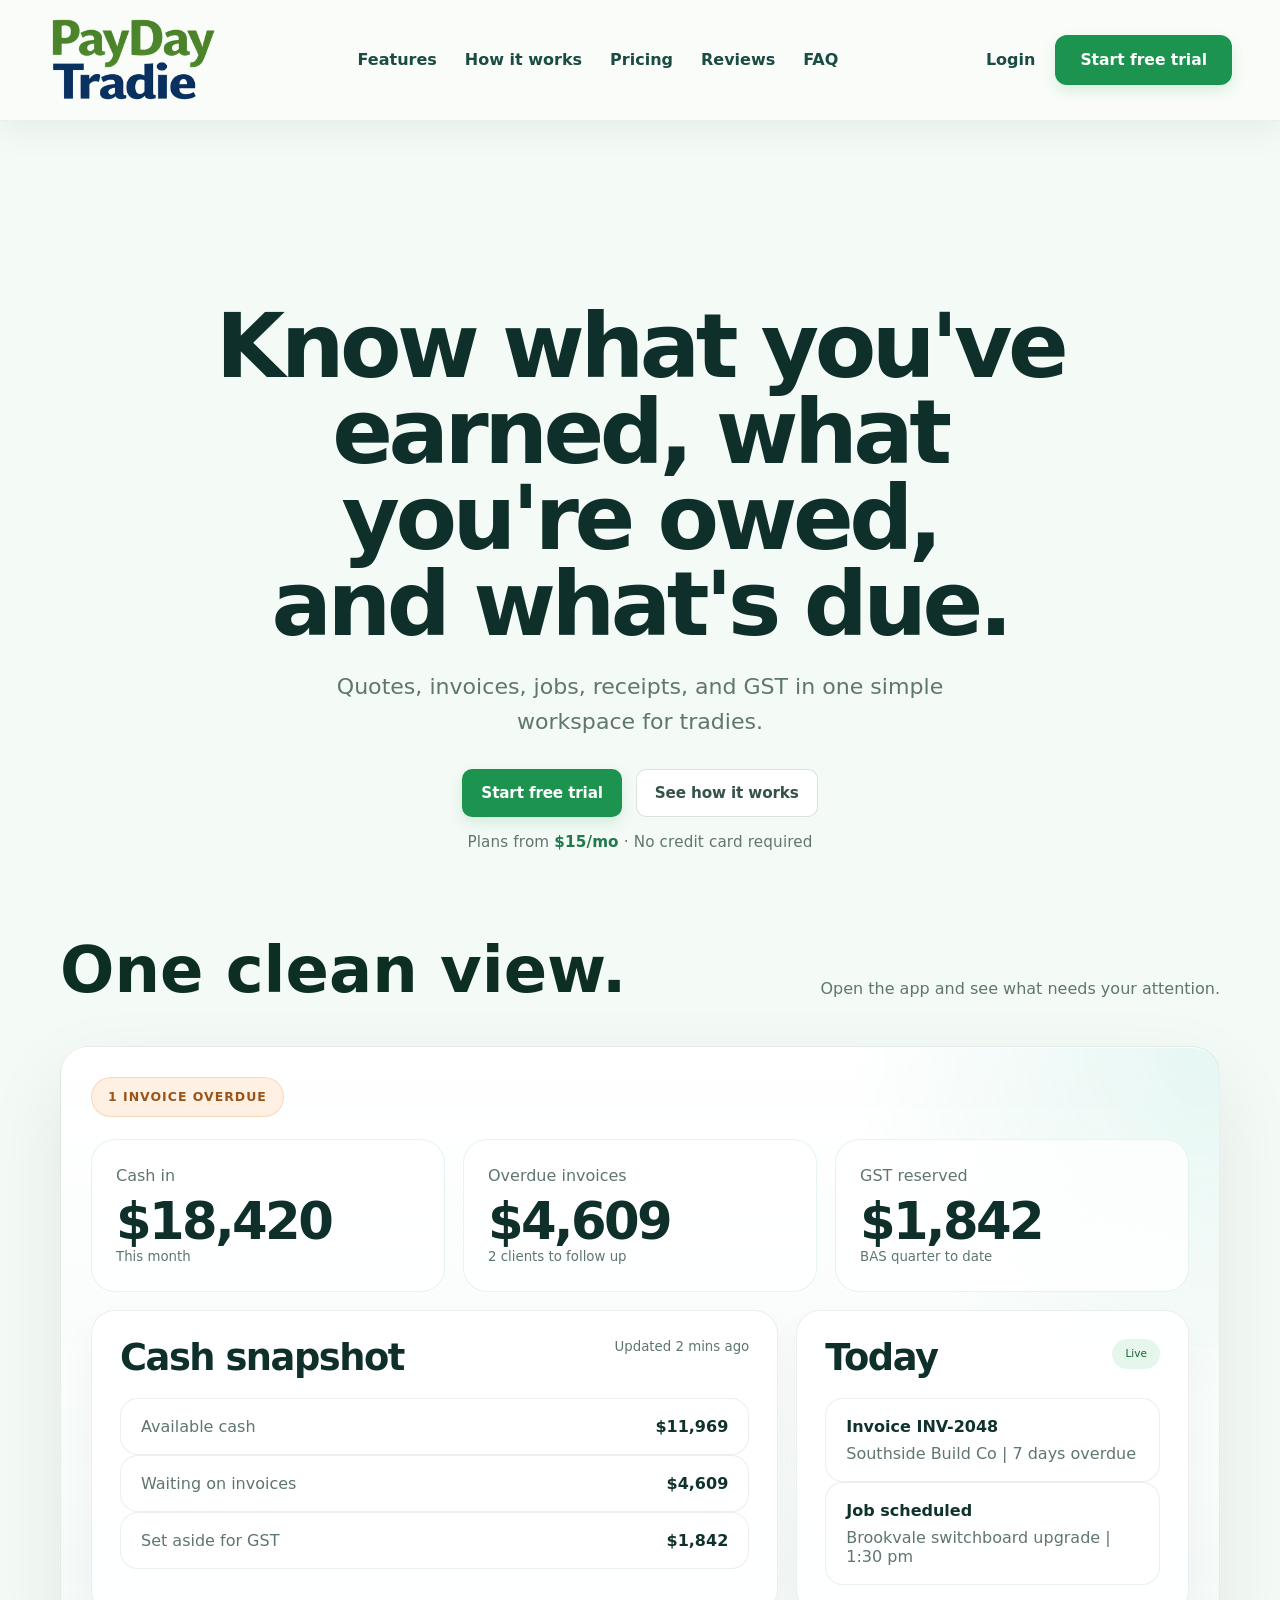
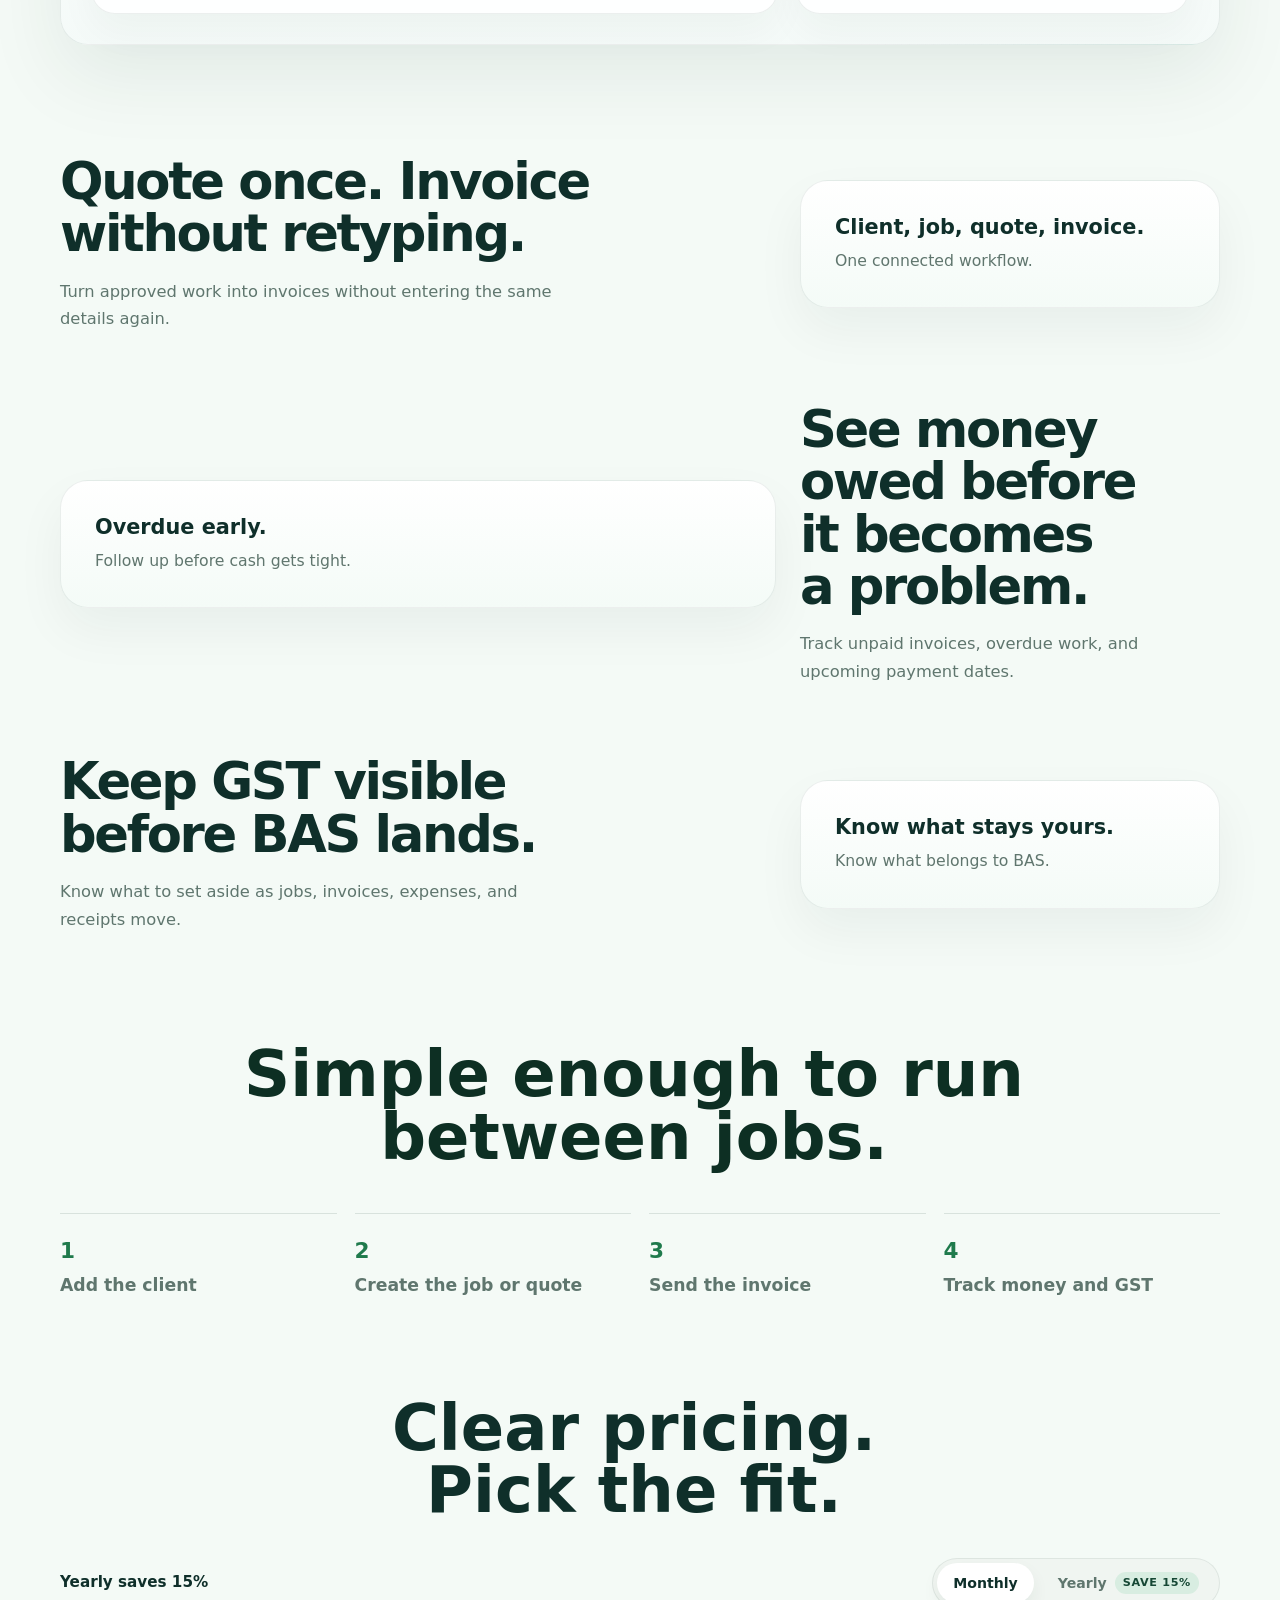
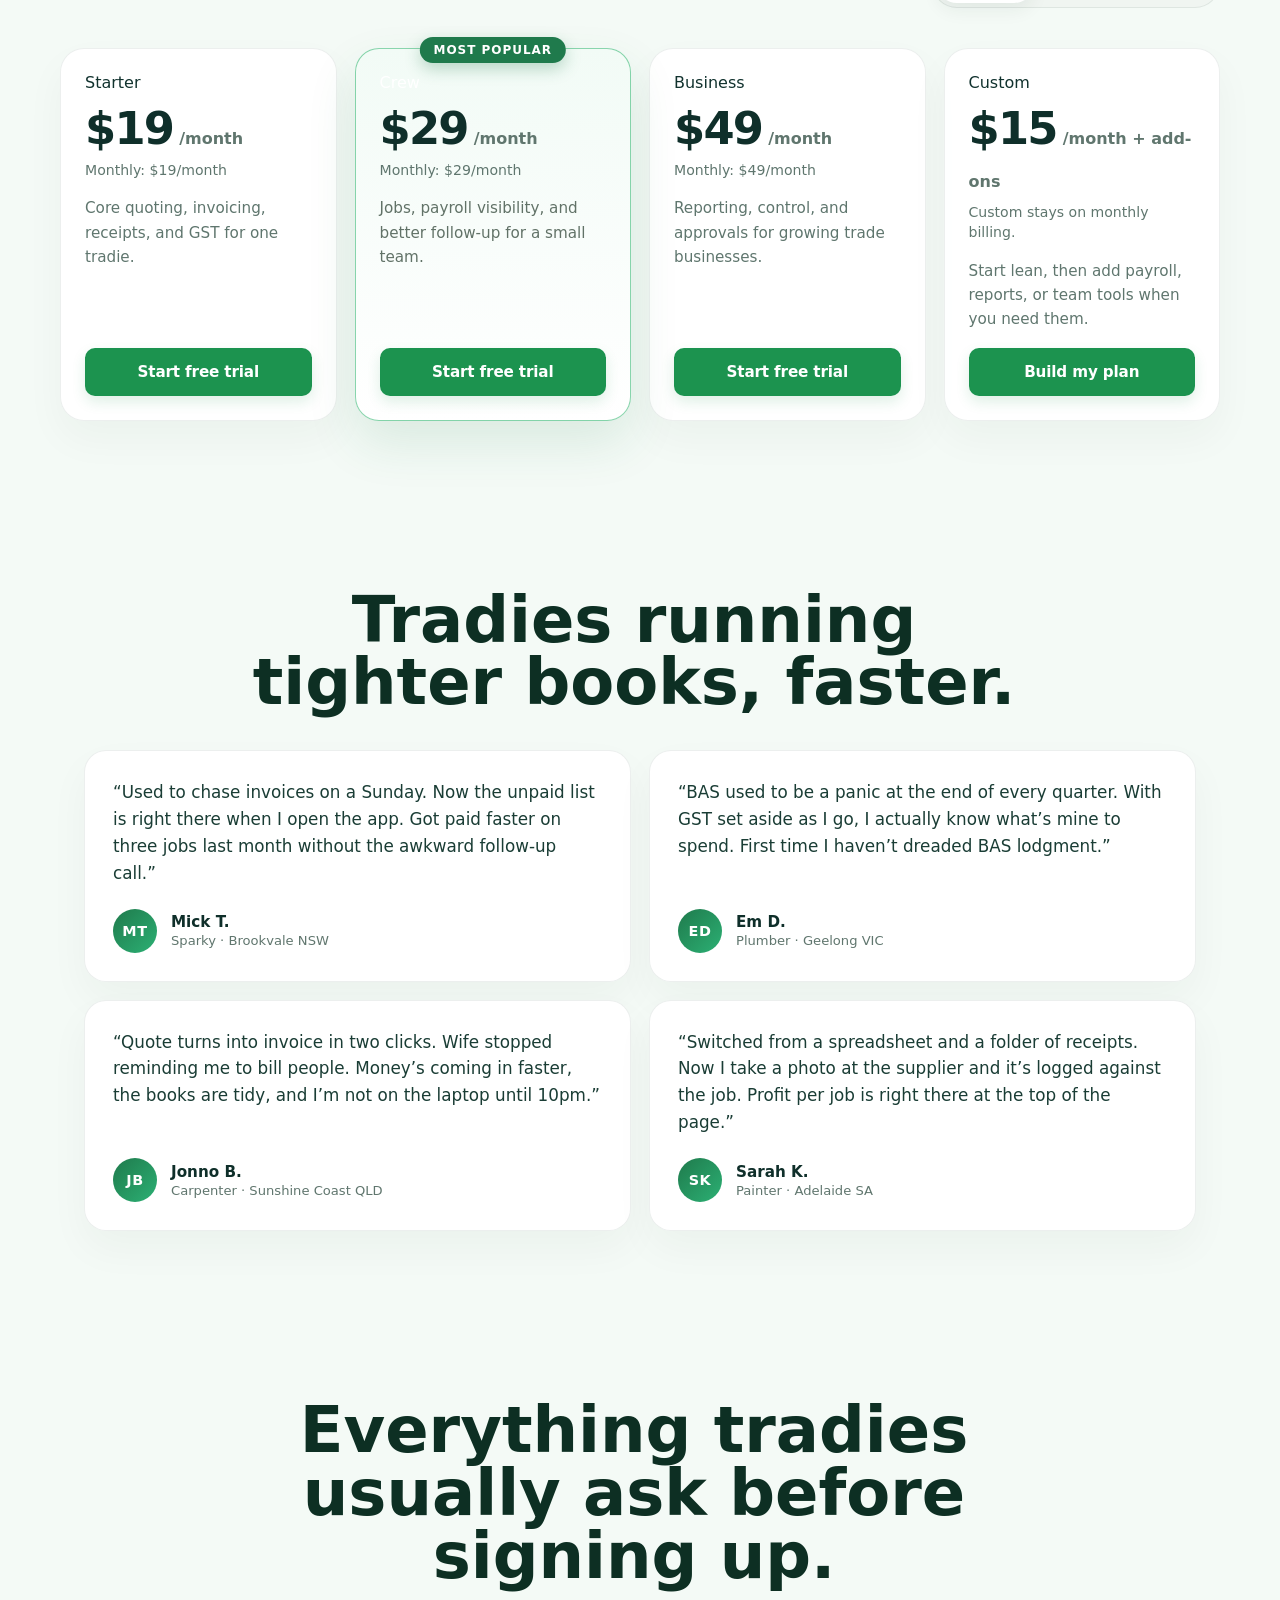
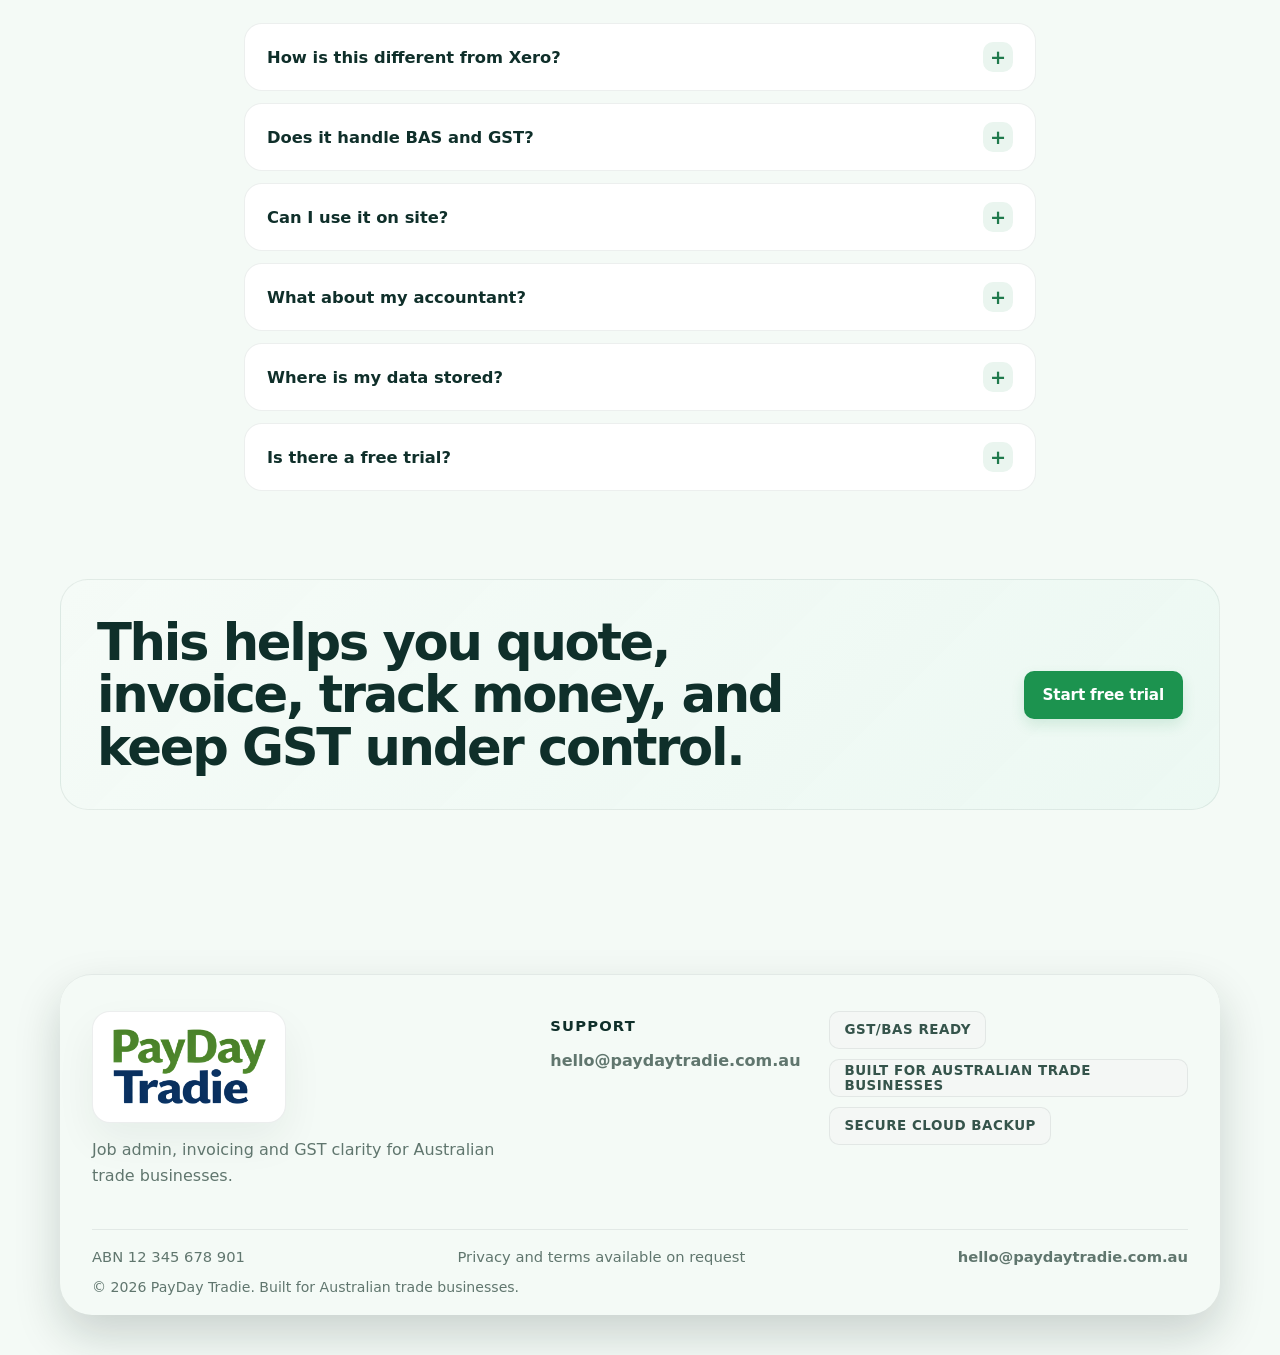
==== commit 22dbad08: "Add sidebar icons and grouping, floating quick-create button, and workspace UI polish Co-Authored-By" ====
--- a/landing.html
+++ b/landing.html
@@ -2,2097 +2,13 @@
 <html lang="en-AU">
 <head>
   <meta charset="UTF-8">
-  <meta name="viewport" content="width=device-width, initial-scale=1.0">
-  <meta
-    name="description"
-    content="PayDay Tradie is accounting software built for Australian tradies. Track expenses, send invoices, capture receipts, manage GST/BAS and understand job costs without the admin mess."
-  >
-  <title>PayDay Tradie | Accounting Software for Australian Tradies</title>
-  <link rel="icon" type="image/png" href="assets/pdt-logo.png">
-  <link rel="stylesheet" href="landing.css">
+  <title>PayDay Tradie</title>
+  <meta http-equiv="refresh" content="0; url=/index.html">
+  <link rel="canonical" href="/index.html">
+  <meta name="robots" content="noindex">
+  <script>window.location.replace("/index.html");</script>
 </head>
-<body class="landing-premium">
-  <header class="site-header">
-    <a class="brand" href="#top" aria-label="PayDay Tradie home">
-      <img src="assets/logo-wordmark.png" alt="PayDay Tradie">
-    </a>
-
-    <button class="nav-toggle" type="button" aria-expanded="false" aria-controls="siteNav" id="navToggle">
-      <span></span>
-      <span></span>
-      <span></span>
-      <span class="sr-only">Toggle navigation</span>
-    </button>
-
-    <nav class="site-nav" id="siteNav" aria-label="Primary navigation">
-      <div class="site-nav-links">
-        <a href="#features">Features</a>
-        <a href="#pricing">Pricing</a>
-        <a href="#how-it-works">How it works</a>
-      </div>
-      <div class="site-nav-actions">
-        <button class="nav-link-button" type="button" id="signInButton">Login</button>
-        <button class="nav-cta" type="button" id="createAccountButton">Start free trial</button>
-      </div>
-    </nav>
-  </header>
-
-    <main id="landingApp">
-    <div id="top"></div>
-
-    <section class="premium-hero">
-      <p class="eyebrow">PayDay Tradie</p>
-      <h1>Know what you've earned, what you're owed, and what's due.</h1>
-      <p class="premium-subhead">Quotes, invoices, jobs, receipts, and GST in one simple workspace for tradies.</p>
-      <div class="premium-hero-actions">
-        <button class="button button-primary" type="button" data-plan="Starter">Start free trial</button>
-        <a class="button button-secondary" href="#how-it-works">See how it works</a>
-      </div>
-    </section>
-
-    <section class="premium-showcase" id="features" aria-label="Product preview">
-      <div class="section-heading">
-        <div>
-          <p class="eyebrow">Product preview</p>
-          <h2>One clean view.</h2>
-        </div>
-        <p class="section-lead">Open the app and see what needs your attention.</p>
-      </div>
-
-      <div class="premium-dashboard-frame">
-        <div class="premium-dashboard-topbar">
-          <span class="trust-label">PayDay Tradie workspace</span>
-          <span class="preview-alert-badge">1 invoice overdue</span>
-        </div>
-
-        <div class="premium-dashboard-overview">
-          <article class="premium-metric">
-            <span>Cash in</span>
-            <strong>$18,420</strong>
-            <small>This month</small>
-          </article>
-          <article class="premium-metric">
-            <span>Overdue invoices</span>
-            <strong>$4,609</strong>
-            <small>2 clients to follow up</small>
-          </article>
-          <article class="premium-metric">
-            <span>GST reserved</span>
-            <strong>$1,842</strong>
-            <small>BAS quarter to date</small>
-          </article>
-        </div>
-
-        <div class="premium-dashboard-main">
-          <article class="premium-panel premium-panel-wide">
-            <div class="premium-panel-head">
-              <div>
-                <span class="trust-label">Cash flow</span>
-                <h3>Cash snapshot</h3>
-              </div>
-              <small>Updated 2 mins ago</small>
-            </div>
-            <div class="premium-cash-row">
-              <span>Available cash</span>
-              <strong>$11,969</strong>
-            </div>
-            <div class="premium-cash-row">
-              <span>Waiting on invoices</span>
-              <strong>$4,609</strong>
-            </div>
-            <div class="premium-cash-row">
-              <span>Set aside for GST</span>
-              <strong>$1,842</strong>
-            </div>
-          </article>
-
-          <article class="premium-panel">
-            <div class="premium-panel-head">
-              <div>
-                <span class="trust-label">Recent activity</span>
-                <h3>Today</h3>
-              </div>
-              <span class="status-badge status-live">Live</span>
-            </div>
-            <div class="premium-activity-item">
-              <strong>Invoice INV-2048</strong>
-              <p>Southside Build Co | 7 days overdue</p>
-            </div>
-            <div class="premium-activity-item">
-              <strong>Job scheduled</strong>
-              <p>Brookvale switchboard upgrade | 1:30 pm</p>
-            </div>
-          </article>
-        </div>
-      </div>
-    </section>
-
-    <section class="premium-story" aria-label="Key benefits">
-      <div class="premium-story-row">
-        <div class="premium-story-copy">
-          <p class="eyebrow">Quote to invoice</p>
-          <h2>Quote once. Invoice without retyping.</h2>
-          <p>Turn approved work into invoices without entering the same details again.</p>
-        </div>
-        <div class="premium-story-card">
-          <strong>Client, job, quote, invoice.</strong>
-          <span>One connected workflow.</span>
-        </div>
-      </div>
-
-      <div class="premium-story-row premium-story-row-reverse">
-        <div class="premium-story-copy">
-          <p class="eyebrow">Money owed</p>
-          <h2>See money owed before it becomes a problem.</h2>
-          <p>Track unpaid invoices, overdue work, and upcoming payment dates.</p>
-        </div>
-        <div class="premium-story-card">
-          <strong>Overdue early.</strong>
-          <span>Follow up before cash gets tight.</span>
-        </div>
-      </div>
-
-      <div class="premium-story-row">
-        <div class="premium-story-copy">
-          <p class="eyebrow">GST clarity</p>
-          <h2>Keep GST visible before BAS lands.</h2>
-          <p>Know what to set aside as jobs, invoices, expenses, and receipts move.</p>
-        </div>
-        <div class="premium-story-card">
-          <strong>Know what stays yours.</strong>
-          <span>Know what belongs to BAS.</span>
-        </div>
-      </div>
-    </section>
-
-    <section class="premium-steps" id="how-it-works">
-      <div class="section-heading section-heading-centered">
-        <div>
-          <p class="eyebrow">How it works</p>
-          <h2>Simple enough to run between jobs.</h2>
-        </div>
-      </div>
-      <ol class="premium-steps-list">
-        <li>
-          <span>1</span>
-          <strong>Add the client</strong>
-        </li>
-        <li>
-          <span>2</span>
-          <strong>Create the job or quote</strong>
-        </li>
-        <li>
-          <span>3</span>
-          <strong>Send the invoice</strong>
-        </li>
-        <li>
-          <span>4</span>
-          <strong>Track money and GST</strong>
-        </li>
-      </ol>
-    </section>
-
-    <section class="pricing-section premium-pricing" id="pricing">
-      <div class="section-heading section-heading-centered">
-        <div>
-          <p class="eyebrow">Pricing</p>
-          <h2>Clear pricing. Pick the fit.</h2>
-        </div>
-      </div>
-
-      <div class="pricing-billing-bar" aria-label="Billing toggle">
-        <p class="pricing-billing-copy" id="pricingBillingCopy">Yearly saves 15%</p>
-        <div class="pricing-billing-toggle" role="group" aria-label="Billing period">
-          <button class="pricing-billing-option is-active" type="button" id="pricingMonthlyButton" data-pricing-billing="monthly" aria-pressed="true">Monthly</button>
-          <button class="pricing-billing-option" type="button" id="pricingYearlyButton" data-pricing-billing="yearly" aria-pressed="false">Yearly <span class="pricing-billing-badge">Save 15%</span></button>
-        </div>
-      </div>
-
-      <div class="premium-pricing-grid">
-        <article class="price-card" data-plan-card="Starter">
-          <span class="plan-label">Starter</span>
-          <h3 data-plan-price="Starter">$19<span>/month</span></h3>
-          <p class="price-billing-note" data-plan-billing-note="Starter">Monthly: $19/month</p>
-          <p class="plan-copy">Core quoting, invoicing, receipts, and GST for one tradie.</p>
-          <button class="button button-primary" type="button" data-plan="Starter">Start free trial</button>
-        </article>
-
-        <article class="price-card featured" data-plan-card="Crew">
-          <span class="plan-label">Crew</span>
-          <h3 data-plan-price="Crew">$29<span>/month</span></h3>
-          <p class="price-billing-note" data-plan-billing-note="Crew">Monthly: $29/month</p>
-          <p class="plan-copy">Jobs, payroll visibility, and better follow-up for a small team.</p>
-          <button class="button button-primary" type="button" data-plan="Crew">Start free trial</button>
-        </article>
-
-        <article class="price-card" data-plan-card="Business">
-          <span class="plan-label">Business</span>
-          <h3 data-plan-price="Business">$49<span>/month</span></h3>
-          <p class="price-billing-note" data-plan-billing-note="Business">Monthly: $49/month</p>
-          <p class="plan-copy">Reporting, control, and approvals for growing trade businesses.</p>
-          <button class="button button-primary" type="button" data-plan="Business">Start free trial</button>
-        </article>
-
-        <article class="price-card" data-plan-card="Custom">
-          <span class="plan-label">Custom</span>
-          <h3 data-plan-price="Custom">$15<span>/month + add-ons</span></h3>
-          <p class="price-billing-note" data-plan-billing-note="Custom">Custom stays on monthly billing.</p>
-          <p class="plan-copy">Start lean, then add payroll, reports, or team tools when you need them.</p>
-          <button class="button button-secondary" type="button" data-plan="Custom">Build my plan</button>
-        </article>
-      </div>
-    </section>
-
-    <section class="premium-final-cta">
-      <div class="premium-final-cta-copy">
-        <p class="eyebrow">Start clean</p>
-        <h2>This helps you quote, invoice, track money, and keep GST under control.</h2>
-      </div>
-      <button class="button button-primary" type="button" data-plan="Starter">Start free trial</button>
-    </section>
-  </main>
-
-  <main class="workspace-app hidden" id="workspaceApp">
-    <aside class="workspace-sidebar">
-      <a class="workspace-logo" href="#workspace-dashboard" data-workspace-link>
-        <img src="assets/pdt-logo.png" alt="PayDay Tradie app logo" id="workspaceBrandLogo">
-        <div>
-          <strong id="workspaceBrandName">PayDay Tradie</strong>
-          <span id="workspaceBrandSubtitle">Tradie control panel</span>
-        </div>
-      </a>
-
-      <nav class="workspace-nav" aria-label="Workspace sections">
-        <a href="#workspace-dashboard" class="active" data-workspace-link><span>Dashboard</span></a>
-        <a href="#workspace-jobs" data-workspace-link><span>Jobs</span></a>
-        <a href="#workspace-clients" data-workspace-link><span>Clients</span></a>
-        <a href="#workspace-quotes" data-workspace-link><span>Quotes</span></a>
-        <a href="#workspace-invoices" data-workspace-link><span>Invoices</span></a>
-        <a href="#workspace-expenses" data-workspace-link><span>Expenses</span></a>
-        <a href="#workspace-payroll" data-workspace-link><span>Payroll</span></a>
-        <a href="#workspace-reports" data-workspace-link><span>Reports</span></a>
-        <a href="#workspace-billing" data-workspace-link><span>Billing</span></a>
-        <a href="#workspace-settings" data-workspace-link><span>Settings</span></a>
-      </nav>
-
-      <button class="sidebar-signout" type="button" id="signOutButton">Sign out</button>
-    </aside>
-
-    <section class="workspace-board">
-    <section class="workspace-hero-card dashboard-hero-card investor-dashboard-hero" id="workspace-dashboard" data-workspace-page="workspace-dashboard">
-      <div class="dashboard-story-copy">
-        <p class="eyebrow">PayDay Tradie workspace</p>
-        <h1 id="workspaceTitle">Welcome back</h1>
-        <p class="hero-text" id="workspaceSubtitle">See cash, unpaid invoices, active jobs, and GST the moment you open the app.</p>
-        <div class="workspace-plan-bar" aria-label="Current subscription status">
-          <span class="status-badge status-safe" id="workspacePlanBadge">Starter plan</span>
-          <span class="status-badge status-draft" id="workspaceTrialDaysBadge" hidden>14 days remaining</span>
-          <p id="workspacePlanCopy">Solo tradie essentials active in this workspace.</p>
-        </div>
-        <p class="workspace-confidence-line" id="dashboardConfidenceLine">Cash available after GST reserve: $0</p>
-        <div class="workspace-hero-actions">
-          <a class="button button-primary" href="#workspace-jobs" data-workspace-link>New job</a>
-          <a class="button button-secondary" href="#workspace-invoices" data-workspace-link>Create invoice</a>
-        </div>
-      </div>
-      <div class="investor-kpi-grid" aria-label="Business snapshot">
-        <article class="investor-kpi-card kpi-cash" id="dashboardCashCard">
-          <span id="dashboardHeroCard1Label">Cash available</span>
-          <strong id="moneyAvailable">$0</strong>
-          <p id="dashboardHeroCard1Copy">Usable cash after spend and tax vault.</p>
-        </article>
-        <article class="investor-kpi-card kpi-owed" id="dashboardOwedCard">
-          <span id="dashboardHeroCard2Label">Money owed</span>
-          <strong id="invoiceTotal">$0</strong>
-          <p id="dashboardHeroCard2Copy">Open and overdue invoices to collect.</p>
-        </article>
-        <article class="investor-kpi-card kpi-margin" id="dashboardMarginCard">
-          <span id="dashboardHeroCard3Label">Jobs losing profit</span>
-          <strong id="dashboardUrgentMargin">0</strong>
-          <p id="dashboardUrgentMarginCopy">Current job pricing is holding margin.</p>
-        </article>
-        <article class="investor-kpi-card kpi-tax" id="dashboardTaxCard">
-          <div class="kpi-topline">
-            <span id="dashboardHeroCard4Label">Tax obligations</span>
-            <em id="taxSafetyLabel">Safe</em>
-          </div>
-          <strong id="dashboardUrgentTax">$0</strong>
-          <p id="dashboardUrgentTaxCopy">Tax vault looks healthy against open invoices.</p>
-        </article>
-      </div>
-    </section>
-
-    <article class="workspace-card dashboard-urgent-card" id="workspace-urgent" data-workspace-page="workspace-dashboard">
-      <div class="dashboard-priority-strip" id="dashboardPriorityStrip" aria-label="Top priority today"></div>
-      <div class="dashboard-urgent-head">
-        <div>
-          <p class="eyebrow">Needs attention</p>
-          <h3 class="card-title">What needs attention today</h3>
-        </div>
-        <span class="status-chip" id="alertCount">0 alerts</span>
-      </div>
-      <div class="dashboard-urgent-grid investor-urgent-grid">
-        <article class="dashboard-focus-tile tone-mint" id="dashboardTaxTile">
-          <span>Tax held for BAS</span>
-          <strong id="taxSaved">$0</strong>
-          <p>Tax vault reserved and ready for BAS.</p>
-        </article>
-        <article class="dashboard-focus-tile tone-warning" id="dashboardUnpaidTile">
-          <span>Money owed</span>
-          <strong id="dashboardUrgentUnpaid">$0</strong>
-          <p id="dashboardUrgentUnpaidCopy">No invoice chasing needed right now.</p>
-        </article>
-        <article class="dashboard-focus-tile tone-positive" id="dashboardSpendTile">
-          <span>Tracked job spend</span>
-          <strong id="expenseTotal">$0</strong>
-          <p>Fuel, materials, labour, and site costs logged.</p>
-        </article>
-      </div>
-      <div class="dashboard-alert-table" id="alertsList"></div>
-    </article>
-
-    <section class="workspace-grid">
-      <article class="workspace-card" id="workspace-clients" data-workspace-page="workspace-clients">
-        <div class="jobs-page-head">
-          <div>
-            <p class="eyebrow">Clients</p>
-            <h3 class="card-title">Save client details once and reuse them everywhere</h3>
-            <p class="card-copy">Save client details once and reuse them everywhere.</p>
-          </div>
-          <a class="button button-primary" href="#clientForm">Add new client</a>
-        </div>
-        <form class="workspace-form" id="clientForm">
-          <div class="field-row">
-            <label>Business / client name<input type="text" name="name" placeholder="Southside Build Co" required></label>
-            <label>Contact person<input type="text" name="contactPerson" placeholder="Sarah Johnson" required></label>
-          </div>
-          <div class="field-row">
-            <label>Mobile number<input type="tel" name="phone" placeholder="0400 123 456" required></label>
-            <label>Email<input type="email" name="email" placeholder="accounts@southsidebuild.com.au" required></label>
-          </div>
-          <label>Address<input type="text" name="address" placeholder="14 Greenway St, Brookvale NSW" required></label>
-          <div class="field-row">
-            <label>Suburb / postcode<input type="text" name="suburb" placeholder="Brookvale 2100" required></label>
-            <label>Payment terms
-              <select name="paymentTerms">
-                <option value="7 days">7 days</option>
-                <option value="14 days">14 days</option>
-                <option value="30 days">30 days</option>
-                <option value="Due on receipt">Due on receipt</option>
-              </select>
-            </label>
-          </div>
-          <label>Tags<input type="text" name="tags" placeholder="Commercial, repeat client"></label>
-          <label>Client notes<input type="text" name="notes" placeholder="Prefers morning site visits, PO required"></label>
-          <button class="button button-primary" type="submit">Save client</button>
-        </form>
-      </article>
-
-      <article class="workspace-card" id="workspace-jobs" data-workspace-page="workspace-jobs">
-        <div class="jobs-page-head">
-          <div>
-            <p class="eyebrow">Jobs</p>
-            <h3 class="card-title">Run jobs from quote through to final invoice</h3>
-            <p class="card-copy">Keep every job moving without re-entering the same details.</p>
-          </div>
-          <a class="button button-primary" href="#jobForm">Create new job</a>
-        </div>
-
-        <div class="jobs-toolbar">
-          <label class="search-wrap">
-            Search jobs
-            <input type="search" id="jobSearchInput" placeholder="Search job, client, suburb, status, or team member">
-          </label>
-          <div class="job-filter-tabs" aria-label="Job filters">
-            <button class="filter-chip active" type="button" data-job-filter="All">All</button>
-            <button class="filter-chip" type="button" data-job-filter="Active">Active</button>
-            <button class="filter-chip" type="button" data-job-filter="Upcoming">Upcoming</button>
-            <button class="filter-chip" type="button" data-job-filter="Completed">Completed</button>
-            <button class="filter-chip" type="button" data-job-filter="Recurring">Recurring</button>
-            <button class="filter-chip" type="button" data-job-filter="Archived">Archived</button>
-          </div>
-        </div>
-
-        <form class="workspace-form" id="jobForm">
-          <div class="quick-start-strip" aria-label="Job start options">
-            <button class="quick-start-option active" type="button" data-job-start="client">Create from existing client</button>
-            <button class="quick-start-option" type="button" data-job-start="previous">Create from previous job</button>
-            <button class="quick-start-option" type="button" data-job-start="blank">Blank job</button>
-          </div>
-          <div class="quick-start-strip hidden" id="jobBlankClientActions" aria-label="Blank job client options">
-            <button class="quick-start-option active" type="button" data-job-blank-client="existing">Select existing client</button>
-            <button class="quick-start-option" type="button" data-job-blank-client="new">Add new client</button>
-          </div>
-          <label class="hidden" id="jobPreviousWrap">Previous job
-            <select id="jobPreviousSelect">
-              <option value="">Choose a previous job</option>
-            </select>
-          </label>
-          <label>Client<select name="clientId" id="jobClientSelect" required></select></label>
-          <div class="field-row">
-            <label>Client phone<input type="text" name="clientPhone" id="jobClientPhone"></label>
-            <label>Client email<input type="email" name="clientEmail" id="jobClientEmail"></label>
-          </div>
-          <div class="field-row">
-            <label>Site address<input type="text" name="address" id="jobAddress" placeholder="Job address" required></label>
-            <label>Job name<input type="text" name="name" id="jobNameInput" list="jobNameSuggestions" placeholder="Warehouse fit-off" required></label>
-          </div>
-          <datalist id="jobNameSuggestions"></datalist>
-          <datalist id="jobDescriptionSuggestions"></datalist>
-          <label>Description of work<textarea name="description" id="jobDescriptionInput" rows="4" placeholder="Scope, site access, and what needs to be done" required></textarea></label>
-          <div class="quick-add-row smart-fill-row" id="jobDescriptionQuickSuggestions"></div>
-          <div class="field-row">
-            <label>Estimated value<input type="number" name="quoteAmount" min="0" step="0.01" value="8500" required></label>
-            <label>Labour cost<input type="number" name="labourCost" min="0" step="0.01" value="2400" required></label>
-          </div>
-          <div class="field-row">
-            <label>Material cost<input type="number" name="materialCost" min="0" step="0.01" value="3850" required></label>
-            <label>Scheduled date/time<input type="datetime-local" name="scheduledAt" required></label>
-          </div>
-          <div class="field-row">
-            <label>Assigned team member<input type="text" name="assignee" placeholder="Beau / Jake / Crew A" required></label>
-            <label>Stage
-              <select name="status" id="jobStatusSelect">
-                <option value="Draft">Draft</option>
-                <option value="Active">Active</option>
-                <option value="Upcoming">Upcoming</option>
-                <option value="Completed">Completed</option>
-                <option value="Archived">Archived</option>
-              </select>
-            </label>
-          </div>
-          <div class="field-row">
-            <label>Recurring
-              <select name="recurring" id="jobRecurringSelect">
-                <option value="One-off">One-off</option>
-                <option value="Weekly">Weekly</option>
-                <option value="Fortnightly">Fortnightly</option>
-                <option value="Monthly">Monthly</option>
-              </select>
-            </label>
-          </div>
-          <label>Internal notes<input type="text" name="internalNotes" id="jobInternalNotes" placeholder="Crew notes, access codes, materials to bring"></label>
-          <div class="field-row form-action-row">
-            <button class="button button-primary" type="submit">Save job</button>
-            <button class="button button-secondary" type="button" id="quoteJobButton">Quote for job</button>
-          </div>
-        </form>
-      </article>
-
-      <article class="workspace-card records-card" data-workspace-page="workspace-dashboard">
-        <div class="records-head">
-          <div>
-            <p class="eyebrow">Recent activity</p>
-            <h3 class="card-title">What changed recently</h3>
-          </div>
-          <span class="status-chip" id="activityCount">0 items</span>
-        </div>
-        <div class="dashboard-activity-table" id="dashboardActivityList"></div>
-      </article>
-
-      <article class="workspace-card" id="workspace-invoices" data-workspace-page="workspace-invoices">
-        <div class="jobs-page-head">
-          <div>
-            <p class="eyebrow">Invoices</p>
-            <h3 class="card-title">Send invoices from site, the ute, or back at the desk</h3>
-            <p class="card-copy">Start fresh or pull in a completed job, fill client details automatically, and keep unpaid money front and centre.</p>
-          </div>
-          <a class="button button-primary" href="#invoiceForm">Create new invoice</a>
-        </div>
-        <div class="plan-inline-lock hidden" id="invoiceApprovalPrompt"></div>
-  
-        <div class="builder-layout invoice-builder-layout">
-        <form class="workspace-form" id="invoiceForm">
-          <details class="form-collapse-card" open>
-            <summary><span>1. Who is this for?</span><small>Start from a quote, job, client, or repeat invoice and let the details fill in</small></summary>
-            <div class="form-collapse-body">
-              <div class="invoice-priority-banner">
-                <strong>Quote to invoice in one click</strong>
-                <span>Best for getting approved work billed fast without retyping.</span>
-              </div>
-              <div class="invoice-start-strip" aria-label="Invoice starting options">
-                <button class="invoice-start-option active" type="button" data-invoice-start="quote">Existing quote</button>
-                <button class="invoice-start-option" type="button" data-invoice-start="job">Existing job</button>
-                <button class="invoice-start-option" type="button" data-invoice-start="client">Create from existing client</button>
-                <button class="invoice-start-option" type="button" data-invoice-start="repeat">Repeat previous invoice</button>
-              </div>
-              <div class="invoice-source-grid">
-                <label class="hidden" id="invoiceJobSourceWrap">Existing job
-                  <select name="sourceJobId" id="invoiceJobSelect">
-                    <option value="">Choose a completed job</option>
-                  </select>
-                </label>
-                <div id="invoiceQuoteSourceWrap">
-                  <label class="search-wrap">Find a quote
-                    <input type="search" id="invoiceQuoteSearchInput" placeholder="Search client, quote number, suburb, or job name">
-                  </label>
-                  <div class="invoice-quote-filter-row" aria-label="Quote filters">
-                    <button class="filter-chip active" type="button" data-invoice-quote-filter="Recent">Recent</button>
-                    <button class="filter-chip" type="button" data-invoice-quote-filter="Accepted">Accepted</button>
-                    <button class="filter-chip" type="button" data-invoice-quote-filter="This month">This month</button>
-                    <button class="filter-chip" type="button" data-invoice-quote-filter="Client">Client</button>
-                  </div>
-                  <div class="invoice-quote-section">
-                    <div class="invoice-quote-section-head">
-                      <strong>Recent accepted quotes</strong>
-                      <span>Last 5 ready to invoice</span>
-                    </div>
-                    <div class="invoice-quote-card-grid" id="invoiceQuoteRecentList"></div>
-                  </div>
-                  <div class="invoice-quote-section">
-                    <div class="invoice-quote-section-head">
-                      <strong>Matching quotes</strong>
-                      <span>Search-first selection built for busy days</span>
-                    </div>
-                    <div class="invoice-quote-card-grid" id="invoiceQuoteResults"></div>
-                  </div>
-                  <div class="invoice-quote-confirmation hidden" id="invoiceQuoteConfirmation"></div>
-                </div>
-                <label class="hidden" id="invoiceDuplicateWrap">Repeat previous invoice
-                  <select id="invoiceDuplicateSelect">
-                    <option value="">Choose an invoice to copy</option>
-                  </select>
-                </label>
-              </div>
-              <div class="quick-add-row smart-fill-row">
-                <button class="mini-action" type="button" id="invoiceQuickClientButton">Add new client</button>
-                <button class="mini-action" type="button" id="invoiceQuickJobButton">Add new job</button>
-                <button class="mini-action" type="button" id="invoiceQuickQuoteButton">Add new quote</button>
-              </div>
-              <div class="field-row">
-                <label>Bill to
-                  <select name="clientId" id="invoiceClientSelect" required></select>
-                </label>
-                <label>Invoice type
-                  <select name="invoiceType" id="invoiceTypeSelect">
-                    <option value="Final invoice">Final invoice</option>
-                    <option value="Deposit">Deposit</option>
-                    <option value="Progress payment">Progress payment</option>
-                  </select>
-                </label>
-              </div>
-              <div class="invoice-client-warning hidden" id="invoiceClientWarning"></div>
-              <div class="field-row">
-                <label>Job name<input type="text" name="job" id="invoiceJobNameInput" placeholder="Warehouse fit-off" required></label>
-                <label>Site address<input type="text" name="siteAddress" id="invoiceSiteAddressInput" placeholder="14 Greenway St, Brookvale NSW"></label>
-              </div>
-              <div class="field-row">
-                <label>Phone<input type="tel" name="clientPhone" id="invoiceClientPhone" placeholder="0400 123 456"></label>
-                <label>Email<input type="email" name="clientEmail" id="invoiceClientEmail" placeholder="accounts@client.com.au" required></label>
-              </div>
-              <div class="invoice-terms-strip" aria-label="Payment terms">
-                <button class="invoice-term-pill active" type="button" data-invoice-term="7 days">7 days</button>
-                <button class="invoice-term-pill" type="button" data-invoice-term="14 days">14 days</button>
-                <button class="invoice-term-pill" type="button" data-invoice-term="30 days">30 days</button>
-                <button class="invoice-term-pill" type="button" data-invoice-term="Custom">Custom</button>
-              </div>
-              <div class="field-row">
-                <label>Payment terms
-                  <select name="paymentTerms" id="invoiceTermsSelect">
-                    <option value="7 days">7 days</option>
-                    <option value="14 days">14 days</option>
-                    <option value="30 days">30 days</option>
-                    <option value="Custom">Custom</option>
-                    <option value="Due on receipt">Due on receipt</option>
-                  </select>
-                </label>
-                <label>Invoice date<input type="date" name="issueDate" id="invoiceIssueDateInput" required></label>
-              </div>
-              <div class="invoice-gst-note" id="invoiceGstNote">GST is on from your saved settings. Totals update automatically.</div>
-            </div>
-          </details>
-
-          <details class="form-collapse-card" open>
-            <summary><span>2. What work is being charged?</span><small>Keep it simple. Enter the work and the maths handles itself</small></summary>
-            <div class="form-collapse-body">
-              <datalist id="invoiceItemSuggestions"></datalist>
-              <div class="invoice-line-table">
-                <div class="invoice-line-head">
-                  <span>Description</span>
-                  <span>Qty</span>
-                  <span>Rate</span>
-                  <span>Total</span>
-                </div>
-                <div class="invoice-line-row">
-                  <input type="text" id="invoiceLineDescription1" list="invoiceItemSuggestions" placeholder="Materials supplied">
-                  <input type="number" id="invoiceLineQty1" min="0" step="0.01" value="1">
-                  <input type="number" id="invoiceLineRate1" min="0" step="0.01" value="850.00">
-                  <input type="text" id="invoiceLineTotal1" value="$850.00" readonly>
-                </div>
-                <div class="invoice-line-row">
-                  <input type="text" id="invoiceLineDescription2" list="invoiceItemSuggestions" placeholder="Labour completed">
-                  <input type="number" id="invoiceLineQty2" min="0" step="0.01" value="1">
-                  <input type="number" id="invoiceLineRate2" min="0" step="0.01" value="1150.00">
-                  <input type="text" id="invoiceLineTotal2" value="$1,150.00" readonly>
-                </div>
-              </div>
-              <div class="invoice-totals-bar">
-                <div><span>Subtotal</span><strong id="invoiceSubtotalValue">$0</strong></div>
-                <div><span>GST</span><strong id="invoiceGstDisplay">$0</strong></div>
-                <div class="is-total"><span>Final total</span><strong id="invoiceTotalDisplay">$0</strong></div>
-              </div>
-              <input type="hidden" name="materialsAmount" id="invoiceMaterialsInput" value="850.00">
-              <input type="hidden" name="labourAmount" id="invoiceLabourInput" value="1150.00">
-              <input type="hidden" name="gst" id="invoiceGstInput" value="200.00">
-              <input type="hidden" name="amount" id="invoiceAmountInput" value="2200.00">
-            </div>
-          </details>
-
-          <details class="form-collapse-card">
-            <summary><span>3. Send it</span><small>Only open this if you need custom dates, payment method, or extra notes</small></summary>
-            <div class="form-collapse-body">
-              <div class="field-row">
-                <label>Due date<input type="date" name="dueDate" id="invoiceDueDateInput" required></label>
-                <label>Payment method
-                  <select name="paymentMethod" id="invoicePaymentMethodSelect">
-                    <option value="Bank transfer">Bank transfer</option>
-                    <option value="Card">Card</option>
-                    <option value="Cash">Cash</option>
-                    <option value="Mixed">Mixed</option>
-                  </select>
-                </label>
-              </div>
-              <div class="field-row">
-                <label>Invoice status
-                  <select name="status" id="invoiceStatusSelect">
-                    <option value="Draft">Draft</option>
-                    <option value="Scheduled">Scheduled</option>
-                    <option value="Unpaid">Unpaid</option>
-                    <option value="Paid">Paid</option>
-                  </select>
-                </label>
-                <label class="invoice-approval-field hidden" id="invoiceApprovalField">
-                  Approval before sending
-                  <select name="approvalRequired" id="invoiceApprovalRequiredSelect">
-                    <option value="no">No approval needed</option>
-                    <option value="yes">Approval required</option>
-                  </select>
-                </label>
-              </div>
-            </div>
-          </details>
-
-          <details class="form-collapse-card">
-            <summary><span>Extra notes</span><small>Only if you want a message or supporting note on the PDF/email</small></summary>
-            <div class="form-collapse-body">
-              <label>Message to customer<textarea name="notes" id="invoiceNotesInput" rows="3" placeholder="Thanks for the work. Please use the invoice number as the payment reference."></textarea></label>
-              <label>Supporting note<input type="text" name="attachmentsNote" id="invoiceAttachmentInput" placeholder="e.g. Photos and signed job sheet available on request"></label>
-            </div>
-          </details>
-
-          <div class="invoice-action-bar">
-            <button class="button button-secondary" type="submit" data-invoice-submit="draft">Save draft</button>
-            <button class="button button-primary" type="submit" data-invoice-submit="send">Send invoice</button>
-            <button class="button button-secondary" type="submit" data-invoice-submit="later">Send later</button>
-            <button class="button button-ghost" type="button" id="invoiceResetButton">Start fresh</button>
-          </div>
-        </form>
-        <aside class="builder-side-panel sticky-summary-panel invoice-preview-panel">
-          <p class="eyebrow">Money summary</p>
-          <h3 class="card-title">Total due</h3>
-          <p class="card-copy">Keep the amount, GST, and due date in view while you build it.</p>
-          <div class="invoice-totals-bar">
-            <div><span>Subtotal</span><strong id="invoiceStickySubtotal">$0</strong></div>
-            <div><span>GST</span><strong id="invoiceStickyGst">$0</strong></div>
-            <div class="is-total"><span>Total due</span><strong id="invoiceStickyTotal">$0</strong></div>
-          </div>
-          <div class="invoice-preview-thumb" id="invoiceDraftPreview">
-            <span>Draft invoice</span>
-            <strong id="invoiceDraftNumber">PDT-INV-next</strong>
-            <p id="invoiceDraftClient">Choose a client and job to start the preview.</p>
-            <p class="invoice-preview-meta" id="invoiceDraftMeta">Final invoice / GST on / waiting for details</p>
-            <div class="invoice-preview-thumb-grid">
-              <div><span>Issue date</span><strong id="invoiceDraftIssueDate">Today</strong></div>
-              <div><span>Due</span><strong id="invoiceDraftDueDate">-</strong></div>
-              <div><span>GST</span><strong id="invoiceDraftGst">$0</strong></div>
-              <div><span>Total</span><strong id="invoiceDraftTotal">$0</strong></div>
-            </div>
-          </div>
-        </aside>
-        </div>
-      </article>
-
-      <article class="workspace-card" id="workspace-expenses" data-workspace-page="workspace-expenses">
-        <div class="jobs-page-head">
-          <div>
-            <p class="eyebrow">Expenses</p>
-            <h3 class="card-title">Log fuel, tools, materials, and site costs before receipts disappear</h3>
-            <p class="card-copy">Attach a receipt, link the spend to a job, and keep job costs and claimable expenses tidy.</p>
-          </div>
-          <div class="workspace-hero-actions">
-            <a class="button button-primary" href="#expenseForm">Add expense</a>
-            <button class="button button-secondary upload-receipt-button" type="button" id="expenseHeaderUploadButton">Upload receipt</button>
-          </div>
-        </div>
-        <div class="plan-locked-card hidden" id="expensesLockedPrompt"></div>
-
-        <form class="workspace-form" id="expenseForm" data-plan-lock-surface>
-          <details class="form-collapse-card" id="expenseReceiptSection" open>
-            <summary><span>Receipt first</span><small>Snap the docket first, then finish the details underneath</small></summary>
-            <div class="form-collapse-body">
-              <div class="quick-start-strip compact-start-strip" aria-label="Expense start options">
-                <button class="quick-start-option active" type="button" data-expense-start="receipt">Upload receipt first</button>
-                <button class="quick-start-option" type="button" data-expense-start="manual">Add expense manually</button>
-              </div>
-              <label class="expense-upload-tile" for="expenseReceiptInput" id="expenseUploadTile">
-                <span>Upload receipt</span>
-                <strong>Drop in the photo or PDF first</strong>
-                <small>Best for on-site capture before the paperwork disappears.</small>
-              </label>
-              <input type="file" name="receiptFile" id="expenseReceiptInput" accept="image/*,application/pdf">
-              <datalist id="expenseSupplierSuggestions"></datalist>
-              <div class="field-row">
-                <label>Supplier<input type="text" name="supplier" id="expenseSupplierInput" list="expenseSupplierSuggestions" placeholder="Bunnings Trade" required></label>
-                <label>Total paid, including GST<input type="number" name="amount" id="expenseAmountInput" min="0" step="0.01" value="286.90" required></label>
-              </div>
-              <div class="field-row">
-                <label>What was it for?
-                  <select name="category" id="expenseCategorySelect" required>
-                    <option value="Materials">Materials</option>
-                    <option value="Fuel">Fuel</option>
-                    <option value="Labour">Labour</option>
-                    <option value="Equipment">Equipment</option>
-                    <option value="Other">Other</option>
-                  </select>
-                </label>
-                <label>Job
-                  <select name="jobId" id="expenseJobSelect">
-                    <option value="">No linked job</option>
-                  </select>
-                </label>
-              </div>
-              <div class="quick-add-row smart-fill-row">
-                <button class="mini-action" type="button" id="expenseQuickJobButton">Add new job</button>
-              </div>
-            </div>
-          </details>
-
-          <details class="form-collapse-card">
-            <summary><span>Receipt, date, and payment card</span><small>Defaults to today's date and your usual payment method</small></summary>
-            <div class="form-collapse-body">
-              <div class="field-row">
-                <label>Date paid<input type="date" name="expenseDate" id="expenseDateInput" required></label>
-                <label>Paid with
-                  <select name="paymentSource" id="expensePaymentSelect">
-                    <option value="Business card">Business card</option>
-                    <option value="Fuel card">Fuel card</option>
-                    <option value="Bank transfer">Bank transfer</option>
-                    <option value="Cash">Cash</option>
-                  </select>
-                </label>
-              </div>
-            </div>
-          </details>
-
-          <details class="form-collapse-card">
-            <summary><span>GST and notes</span><small>GST is prefilled and can be adjusted if needed</small></summary>
-            <div class="form-collapse-body">
-              <label>GST included<input type="number" name="gst" id="expenseGstInput" min="0" step="0.01" value="26.08" required></label>
-              <label>Notes<textarea name="notes" id="expenseNotesInput" rows="3" placeholder="e.g. Concrete screws and sealant for Warehouse fit-off."></textarea></label>
-            </div>
-          </details>
-
-          <div class="expense-receipt-preview hidden" id="expenseReceiptPreviewWrap">
-            <img id="expenseReceiptPreviewImage" alt="Uploaded receipt preview">
-            <div>
-              <span>Receipt attached</span>
-              <strong id="expenseReceiptName">No file selected</strong>
-            </div>
-          </div>
-
-          <button class="button button-primary" type="submit">Save expense</button>
-        </form>
-      </article>
-
-      <article class="workspace-card records-card" id="workspace-client-list" data-workspace-page="workspace-clients">
-        <div class="records-head">
-          <div>
-            <p class="eyebrow">Clients</p>
-            <h3 class="card-title">Newest clients, balances, and linked jobs</h3>
-          </div>
-          <span class="status-chip" id="clientCount">0 clients</span>
-        </div>
-        <div class="client-tools">
-          <label class="search-wrap">
-            Search clients
-            <input type="search" id="clientSearchInput" placeholder="Search name, contact, suburb, phone, email, or tag">
-          </label>
-          <label class="search-wrap">
-            Sort
-            <select id="clientSortSelect">
-              <option value="newest">Newest first</option>
-              <option value="name">A-Z</option>
-              <option value="outstanding">Outstanding balance</option>
-              <option value="jobs">Most jobs</option>
-            </select>
-          </label>
-        </div>
-        <div class="records-list" id="clientsList"></div>
-      </article>
-
-      <article class="workspace-card records-card double-span" id="workspace-quotes" data-workspace-page="workspace-quotes">
-        <div class="jobs-page-head">
-          <div>
-            <p class="eyebrow">Quotes</p>
-            <h3 class="card-title">Quote the job, send it, and turn a yes into scheduled work</h3>
-            <p class="card-copy">Start from scratch or pull in job details, send the quote to the client, and convert accepted work without retyping.</p>
-          </div>
-          <a class="button button-primary" href="#quoteForm">Create new quote</a>
-        </div>
-
-        <div class="jobs-toolbar">
-          <label class="search-wrap">
-            Search quotes
-            <input type="search" id="quoteSearchInput" placeholder="Search quote number, client, job, notes, or status">
-          </label>
-          <div class="job-filter-tabs" aria-label="Quote filters">
-            <button class="filter-chip active" type="button" data-quote-filter="All">All</button>
-            <button class="filter-chip" type="button" data-quote-filter="Draft">Draft</button>
-            <button class="filter-chip" type="button" data-quote-filter="Sent">Sent</button>
-            <button class="filter-chip" type="button" data-quote-filter="Accepted">Accepted</button>
-            <button class="filter-chip" type="button" data-quote-filter="Rejected">Rejected</button>
-            <button class="filter-chip" type="button" data-quote-filter="Expired">Expired</button>
-          </div>
-        </div>
-
-        <div class="builder-layout quote-builder-layout">
-        <form class="workspace-form quote-form-grid" id="quoteForm">
-          <details class="form-collapse-card" open>
-            <summary><span>Quick quote</span><small>Choose the job or client, name the work, and enter the quote total</small></summary>
-            <div class="form-collapse-body">
-              <div class="quick-start-strip" aria-label="Quote start options">
-                <button class="quick-start-option active" type="button" data-quote-start="client">Create from existing client</button>
-                <button class="quick-start-option" type="button" data-quote-start="job">Create from existing job</button>
-                <button class="quick-start-option" type="button" data-quote-start="repeat">Repeat previous quote</button>
-                <button class="quick-start-option" type="button" data-quote-start="blank">Blank quote</button>
-              </div>
-              <div class="quote-start-helper" id="quoteClientSearchWrap">
-                <label class="search-wrap">Find client first
-                  <input type="search" id="quoteClientSearchInput" placeholder="Search client name, contact, email, suburb, or postcode">
-                </label>
-                <div class="quote-start-context" id="quoteClientContext"></div>
-              </div>
-              <div class="quote-start-helper hidden" id="quoteBlankActionsWrap">
-                <div class="quick-start-strip" aria-label="Blank quote choices">
-                  <button class="quick-start-option" type="button" data-quote-blank-action="client">Add new client</button>
-                  <button class="quick-start-option" type="button" data-quote-blank-action="job">Add new job</button>
-                  <button class="quick-start-option" type="button" data-quote-blank-action="standalone">Continue without linked records</button>
-                </div>
-                <p class="card-copy">Use blank quote when the client or job is not in the system yet, or when you need a true standalone quote.</p>
-              </div>
-              <label class="hidden" id="quoteRepeatWrap">Repeat previous quote
-                <select id="quoteRepeatSelect">
-                  <option value="">Choose a previous quote</option>
-                </select>
-              </label>
-              <div class="field-row">
-                <label>Pull details from a job
-                  <select name="sourceJobId" id="quoteSourceSelect">
-                    <option value="">Start from scratch</option>
-                  </select>
-                </label>
-                <label>Customer
-                  <select name="clientId" id="quoteClientSelect" required></select>
-                </label>
-              </div>
-              <div class="field-row">
-                <label>Job name<input type="text" name="jobName" id="quoteJobNameInput" placeholder="Warehouse fit-off" required></label>
-                <label>Quote total, including GST<input type="number" name="total" id="quoteTotalInput" min="0" step="0.01" value="4620" required></label>
-              </div>
-              <datalist id="quoteDescriptionSuggestions"></datalist>
-              <label>Work to be done<textarea name="description" id="quoteDescriptionInput" rows="3" placeholder="Scope of work, inclusions, and site details" required></textarea></label>
-              <div class="quick-add-row smart-fill-row" id="quoteDescriptionQuickSuggestions"></div>
-            </div>
-          </details>
-
-          <details class="form-collapse-card">
-            <summary><span>Customer contact and site</span><small>Usually auto-filled from the client record or source job</small></summary>
-            <div class="form-collapse-body">
-              <div class="field-row">
-                <label>Phone<input type="tel" name="clientPhone" id="quoteClientPhone" placeholder="Client phone"></label>
-                <label>Email<input type="email" name="clientEmail" id="quoteClientEmail" placeholder="Client email" required></label>
-              </div>
-              <div class="field-row">
-                <label>Site address<input type="text" name="siteAddress" id="quoteSiteAddressInput" placeholder="18 Greenway Street, Brookvale NSW" required></label>
-                <label>Valid until<input type="date" name="expiryDate" id="quoteExpiryInput" required></label>
-              </div>
-            </div>
-          </details>
-
-          <details class="form-collapse-card">
-            <summary><span>Labour, materials, and GST split</span><small>Only open this if you want the quote broken down</small></summary>
-            <div class="form-collapse-body">
-              <div class="quote-items-grid">
-                <label>Labour items<textarea name="labourItems" id="quoteLabourItemsInput" rows="3" placeholder="2 electricians x 2 days, commissioning, safety checks" required></textarea></label>
-                <label>Material items<textarea name="materialItems" id="quoteMaterialItemsInput" rows="3" placeholder="Cable, switchboard parts, fixings, consumables" required></textarea></label>
-              </div>
-              <div class="quick-add-row smart-fill-row" id="quoteLabourQuickSuggestions"></div>
-              <div class="quick-add-row smart-fill-row" id="quoteMaterialQuickSuggestions"></div>
-              <datalist id="quoteLabourSuggestions"></datalist>
-              <datalist id="quoteMaterialSuggestions"></datalist>
-              <div class="quick-add-row">
-                <button class="mini-action" type="button" data-quote-add="contingency">Add contingency</button>
-                <button class="mini-action" type="button" data-quote-add="travel">Add travel</button>
-                <button class="mini-action" type="button" data-quote-add="waste">Add waste allowance</button>
-              </div>
-              <div class="field-row">
-                <label>Labour total ex GST<input type="number" name="labourAmount" id="quoteLabourAmountInput" min="0" step="0.01" value="2400" required></label>
-                <label>Materials total ex GST<input type="number" name="materialAmount" id="quoteMaterialAmountInput" min="0" step="0.01" value="1800" required></label>
-              </div>
-              <div class="field-row">
-                <label>GST included<input type="number" name="gst" id="quoteGstInput" min="0" step="0.01" value="420" required></label>
-                <label>Scope notes<input type="text" name="notes" id="quoteNotesInput" placeholder="Excludes council fees. Quote valid while materials are available."></label>
-              </div>
-            </div>
-          </details>
-
-          <div class="field-row form-action-row">
-            <button class="button button-primary" type="submit">Save quote</button>
-            <button class="button button-secondary" type="button" id="quoteResetButton">Start from scratch</button>
-          </div>
-        </form>
-        <aside class="builder-side-panel sticky-summary-panel quote-summary-panel">
-          <p class="eyebrow">Quote summary</p>
-          <h3 class="card-title">Totals while you build</h3>
-          <p class="card-copy">Keep the price clear before you send it.</p>
-          <div class="quote-summary-stack">
-            <div><span>Labour</span><strong id="quoteSummaryLabour">$0</strong></div>
-            <div><span>Materials</span><strong id="quoteSummaryMaterials">$0</strong></div>
-            <div><span>Margin</span><strong id="quoteSummaryMargin">$0</strong></div>
-            <div><span>GST</span><strong id="quoteSummaryGst">$0</strong></div>
-            <div class="is-total"><span>Final total</span><strong id="quoteSummaryTotal">$0</strong></div>
-          </div>
-        </aside>
-        </div>
-
-        <div class="records-head quote-list-head">
-          <div>
-            <p class="eyebrow">Quote register</p>
-            <h3 class="card-title">Quote pipeline and history</h3>
-          </div>
-          <span class="status-chip" id="quoteCount">0 quotes</span>
-        </div>
-        <div class="records-list" id="quotesList"></div>
-      </article>
-
-      <article class="workspace-card records-card double-span" id="workspace-invoices-list" data-workspace-page="workspace-invoices">
-        <div class="records-head">
-          <div>
-            <p class="eyebrow">Invoice register</p>
-            <h3 class="card-title">Paid, unpaid, overdue, and draft invoices</h3>
-          </div>
-          <span class="status-chip" id="invoiceCount">0 invoices</span>
-        </div>
-
-        <div class="invoice-summary-grid" data-plan-lock-surface>
-          <article class="invoice-summary-card">
-            <span>Total unpaid</span>
-            <strong id="invoiceSummaryUnpaid">$0</strong>
-          </article>
-          <article class="invoice-summary-card is-overdue">
-            <span>Overdue amount</span>
-            <strong id="invoiceSummaryOverdue">$0</strong>
-          </article>
-          <article class="invoice-summary-card">
-            <span>Paid this month</span>
-            <strong id="invoiceSummaryPaid">$0</strong>
-          </article>
-        </div>
-
-        <div class="jobs-toolbar">
-          <label class="search-wrap">
-            Search invoices
-            <input type="search" id="invoiceSearchInput" placeholder="Search invoice number, client, or job">
-          </label>
-          <div class="job-filter-tabs" aria-label="Invoice filters">
-            <button class="filter-chip active" type="button" data-invoice-filter="All">All</button>
-            <button class="filter-chip" type="button" data-invoice-filter="Paid">Paid</button>
-            <button class="filter-chip" type="button" data-invoice-filter="Unpaid">Unpaid</button>
-            <button class="filter-chip" type="button" data-invoice-filter="Overdue">Overdue</button>
-            <button class="filter-chip" type="button" data-invoice-filter="Draft">Draft</button>
-          </div>
-        </div>
-
-        <div class="records-list" id="invoicesList"></div>
-      </article>
-
-      <article class="workspace-card records-card double-span" data-workspace-page="workspace-jobs">
-        <div class="records-head" data-plan-lock-surface>
-          <div>
-            <p class="eyebrow">Jobs board</p>
-            <h3 class="card-title">Job margin, next action, and quote or invoice status</h3>
-          </div>
-          <span class="status-chip" id="jobCount">0 jobs</span>
-        </div>
-        <div class="records-list" id="jobsList"></div>
-      </article>
-
-      <article class="workspace-card records-card" id="teamJobBoardCard" data-workspace-page="workspace-jobs">
-        <div class="records-head">
-          <div>
-            <p class="eyebrow">Team job board</p>
-            <h3 class="card-title">See who owns which jobs and what needs attention</h3>
-          </div>
-          <span class="status-chip" id="teamJobBoardCount">0 workers</span>
-        </div>
-        <div class="plan-inline-lock hidden" id="teamJobBoardLockedPrompt"></div>
-        <div class="records-list" id="teamJobBoard" data-plan-lock-surface></div>
-      </article>
-
-      <article class="workspace-card records-card" data-workspace-page="workspace-jobs">
-        <div class="records-head">
-          <div>
-            <p class="eyebrow">Archive</p>
-            <h3 class="card-title">Finished jobs kept in the archive</h3>
-          </div>
-          <span class="status-chip" id="archiveCount">0 archived</span>
-        </div>
-        <label class="search-wrap compact-search">
-          Search archive
-          <input type="search" id="archiveSearchInput" placeholder="Search past jobs or clients">
-        </label>
-        <div class="records-list" id="archiveList"></div>
-      </article>
-
-      <article class="workspace-card records-card double-span" id="workspace-expenses-list" data-workspace-page="workspace-expenses">
-        <div class="records-head">
-          <div>
-            <p class="eyebrow">Expense register</p>
-            <h3 class="card-title">Filter spend by supplier, category, job, and payment method</h3>
-          </div>
-          <span class="status-chip" id="expenseCount">0 expenses</span>
-        </div>
-
-        <div class="invoice-summary-grid">
-          <article class="invoice-summary-card">
-            <span>Total this month</span>
-            <strong id="expenseSummaryMonth">$0</strong>
-          </article>
-          <article class="invoice-summary-card">
-            <span>Materials spend</span>
-            <strong id="expenseSummaryMaterials">$0</strong>
-          </article>
-          <article class="invoice-summary-card">
-            <span>Fuel spend</span>
-            <strong id="expenseSummaryFuel">$0</strong>
-          </article>
-          <article class="invoice-summary-card is-overdue">
-            <span>Other spend</span>
-            <strong id="expenseSummaryUncategorised">0</strong>
-          </article>
-        </div>
-
-        <div class="jobs-toolbar expense-toolbar">
-          <label class="search-wrap">
-            Search expenses
-            <input type="search" id="expenseSearchInput" placeholder="Search supplier, job, category, payment method, or notes">
-          </label>
-          <label class="search-wrap">
-            Category
-            <select id="expenseCategoryFilter">
-              <option value="All">All</option>
-              <option value="Materials">Materials</option>
-              <option value="Fuel">Fuel</option>
-              <option value="Labour">Labour</option>
-              <option value="Equipment">Equipment</option>
-              <option value="Other">Other</option>
-            </select>
-          </label>
-          <label class="search-wrap">
-            Linked job
-            <select id="expenseJobFilter">
-              <option value="All">All jobs</option>
-            </select>
-          </label>
-          <label class="search-wrap">
-            Payment method
-            <select id="expensePaymentFilter">
-              <option value="All">All</option>
-              <option value="Business card">Business card</option>
-              <option value="Fuel card">Fuel card</option>
-              <option value="Bank transfer">Bank transfer</option>
-              <option value="Cash">Cash</option>
-            </select>
-          </label>
-          <label class="search-wrap">
-            From
-            <input type="date" id="expenseDateFrom">
-          </label>
-          <label class="search-wrap">
-            To
-            <input type="date" id="expenseDateTo">
-          </label>
-        </div>
-
-        <div class="records-list" id="expensesList" data-plan-lock-surface></div>
-      </article>
-
-      <article class="workspace-card records-card double-span" id="workspace-reports" data-workspace-page="workspace-reports">
-        <div class="jobs-page-head">
-          <div>
-            <p class="eyebrow">Reports</p>
-            <h3 class="card-title">See which jobs made money, where costs went, and who still owes you</h3>
-            <p class="card-copy">Filter by job, client, spend category, and crew member without turning reports into an accounting lecture.</p>
-            <p class="report-premium-note">Business gives full visibility across jobs, invoices, payroll, and margins.</p>
-          </div>
-          <button class="button button-secondary" type="button" id="exportReportsButton">Export report</button>
-        </div>
-        <div class="plan-locked-card hidden" id="reportsLockedPrompt"></div>
-  
-        <div class="jobs-toolbar report-toolbar" data-plan-lock-surface>
-          <label class="search-wrap">
-            Date range
-            <select id="reportDateRangeSelect">
-              <option value="30">Last 30 days</option>
-              <option value="90">Last 90 days</option>
-              <option value="365">Last 12 months</option>
-              <option value="all">All time</option>
-            </select>
-          </label>
-          <label class="search-wrap">
-            Job
-            <select id="reportJobFilter">
-              <option value="All">All jobs</option>
-            </select>
-          </label>
-          <label class="search-wrap">
-            Client
-            <select id="reportClientFilter">
-              <option value="All">All clients</option>
-            </select>
-          </label>
-          <label class="search-wrap">
-            Category
-            <select id="reportCategoryFilter">
-              <option value="All">All categories</option>
-              <option value="Materials">Materials</option>
-              <option value="Fuel">Fuel</option>
-              <option value="Labour">Labour</option>
-              <option value="Equipment">Equipment</option>
-              <option value="Other">Other</option>
-              <option value="Payroll">Payroll</option>
-            </select>
-          </label>
-          <label class="search-wrap">
-            Team member
-            <select id="reportTeamFilter">
-              <option value="All">All team</option>
-            </select>
-          </label>
-        </div>
-
-        <div class="report-insight-hero" data-plan-lock-surface>
-          <article class="report-insight-card report-insight-main" id="reportMainInsight"></article>
-          <article class="report-insight-card report-insight-secondary" id="reportSecondaryInsight"></article>
-        </div>
-
-        <div class="report-grid" id="reportsGrid" data-plan-lock-surface></div>
-
-        <div class="report-sections-grid" data-plan-lock-surface>
-          <section class="report-panel">
-            <div class="records-head">
-              <div>
-                <p class="eyebrow">Active jobs</p>
-                <h3 class="card-title">Compare all active jobs in one view</h3>
-              </div>
-            </div>
-            <div class="records-list" id="reportActiveJobsCompare"></div>
-          </section>
-
-          <section class="report-panel">
-            <div class="records-head">
-              <div>
-                <p class="eyebrow">Profit by job</p>
-                <h3 class="card-title">Which jobs made money?</h3>
-              </div>
-            </div>
-            <div class="records-list" id="reportProfitJobs"></div>
-          </section>
-
-          <section class="report-panel">
-            <div class="records-head">
-              <div>
-                <p class="eyebrow">Cash flow</p>
-                <h3 class="card-title">Money in, money out, and tax cover</h3>
-              </div>
-            </div>
-            <div class="report-bar-list" id="reportCashFlowBars"></div>
-          </section>
-
-          <section class="report-panel">
-            <div class="records-head">
-              <div>
-                <p class="eyebrow">Expense breakdown</p>
-                <h3 class="card-title">Where is the spend going?</h3>
-              </div>
-            </div>
-            <div class="report-bar-list" id="reportExpenseBreakdown"></div>
-          </section>
-
-          <section class="report-panel">
-            <div class="records-head">
-              <div>
-                <p class="eyebrow">Invoice performance</p>
-                <h3 class="card-title">Who paid, who is late, and how fast money lands</h3>
-              </div>
-            </div>
-            <div class="records-list" id="reportInvoicePerformance"></div>
-          </section>
-        </div>
-      </article>
-
-      <article class="workspace-card records-card double-span" id="workspace-payroll" data-workspace-page="workspace-payroll">
-        <div class="jobs-page-head">
-          <div>
-            <p class="eyebrow">Payroll</p>
-            <h3 class="card-title">Keep wages, apprentices, and contractors organised</h3>
-            <p class="card-copy">Check the next pay run, update staff details, and mark the cycle complete once everyone's paid.</p>
-          </div>
-          <div class="workspace-hero-actions">
-            <button class="button button-primary" type="button" id="payrollOpenEmployeeModalButton">Add employee</button>
-            <button class="button button-secondary" type="button" id="exportPayrollButton">Export payroll</button>
-            <button class="button button-secondary" type="button" id="runPayrollButton">Run payroll</button>
-          </div>
-        </div>
-        <div class="plan-locked-card hidden" id="payrollLockedPrompt"></div>
-  
-        <div class="invoice-summary-grid" data-plan-lock-surface>
-          <article class="invoice-summary-card">
-            <span>Next payroll date</span>
-            <strong id="payrollNextDate">-</strong>
-          </article>
-          <article class="invoice-summary-card">
-            <span>This cycle total</span>
-            <strong id="payrollCycleTotal">$0</strong>
-          </article>
-          <article class="invoice-summary-card">
-            <span>Super due</span>
-            <strong id="payrollSuperDue">$0</strong>
-          </article>
-          <article class="invoice-summary-card">
-            <span>Staff on file</span>
-            <strong id="payrollStaffCount">0</strong>
-          </article>
-        </div>
-
-        <div class="jobs-toolbar">
-          <label class="search-wrap">
-            Search payroll
-            <input type="search" id="payrollSearchInput" placeholder="Search name, role, employment type, tax status, or notes">
-          </label>
-          <div class="job-filter-tabs" aria-label="Payroll staff filters">
-            <button class="filter-chip active" type="button" data-payroll-filter="All">All</button>
-            <button class="filter-chip" type="button" data-payroll-filter="Employee">Employees</button>
-            <button class="filter-chip" type="button" data-payroll-filter="Contractor">Contractors</button>
-            <button class="filter-chip" type="button" data-payroll-filter="Apprentice">Apprentices</button>
-            <button class="filter-chip" type="button" data-payroll-filter="Active">Active</button>
-            <button class="filter-chip" type="button" data-payroll-filter="Inactive">Inactive</button>
-          </div>
-        </div>
-
-        <form class="workspace-form payroll-form-grid" id="payrollEmployeeForm" data-plan-lock-surface>
-          <details class="form-collapse-card" open>
-            <summary><span>Employee</span><small>Name and pay setup</small></summary>
-            <div class="form-collapse-body">
-              <div class="field-row">
-                <label>Name<input type="text" name="name" placeholder="Employee name"></label>
-                <label>Role<input type="text" name="role" placeholder="Role or trade"></label>
-              </div>
-              <div class="field-row">
-                <label>Mobile<input type="tel" name="mobile" placeholder="Mobile number"></label>
-                <label>Email<input type="email" name="email" placeholder="Email"></label>
-              </div>
-              <div class="field-row">
-                <label>Pay type
-                  <select name="payType" id="payrollPayTypeSelect">
-                    <option value="Hourly">Hourly</option>
-                    <option value="Salary">Salary</option>
-                  </select>
-                </label>
-                <label>Employment type
-                  <select name="employmentType">
-                    <option value="Employee">Employee</option>
-                    <option value="Apprentice">Apprentice</option>
-                    <option value="Contractor">Contractor</option>
-                  </select>
-                </label>
-                <label>Current status
-                  <select name="status">
-                    <option value="Active">Active</option>
-                    <option value="Inactive">Inactive</option>
-                  </select>
-                </label>
-              </div>
-            </div>
-          </details>
-
-          <details class="form-collapse-card">
-            <summary><span>Pay cycle</span><small>Standard hours, overtime, and current run totals</small></summary>
-            <div class="form-collapse-body">
-              <div class="payroll-quick-grid">
-                <div><span>Worker</span><strong id="payrollQuickWorker">-</strong></div>
-                <div><span>Hours</span><strong id="payrollQuickHours">0</strong></div>
-                <div><span>Rate</span><strong id="payrollQuickRate">$0</strong></div>
-                <div><span>Total</span><strong id="payrollQuickTotal">$0</strong></div>
-              </div>
-              <div class="field-row">
-                <label>Hourly rate or salary<input type="number" name="payRate" min="0" step="0.01"></label>
-                <label>Standard hours this cycle<input type="number" name="cycleHours" min="0" step="0.1"></label>
-              </div>
-              <div class="field-row">
-                <label>Overtime hours<input type="number" name="overtimeHours" min="0" step="0.1"></label>
-                <label>Overtime multiplier<input type="number" name="overtimeMultiplier" min="1" step="0.1" value="1.5"></label>
-              </div>
-              <div class="field-row">
-                <label>Last pay date<input type="date" name="lastPayDate" id="payrollLastPayInput"></label>
-                <label>Notes<input type="text" name="notes" placeholder="Anything to remember for this worker"></label>
-              </div>
-            </div>
-          </details>
-
-          <label>Payroll history from<input type="date" id="payrollHistoryDateFilter"></label>
-          <div class="invoice-gst-note" id="settingsMemoryNote">Save team, rates, and defaults once, then reuse them across payroll runs and the rest of the app.</div>
-          <button class="button button-primary" type="submit">Save employee</button>
-        </form>
-
-        <div class="client-summary-grid" id="payrollList" data-plan-lock-surface></div>
-
-        <div class="records-head quote-list-head">
-          <div>
-            <p class="eyebrow">Payroll history</p>
-            <h3 class="card-title">Recent pay runs and payslip status</h3>
-          </div>
-          <span class="status-chip" id="payrollRunCount">0 runs</span>
-        </div>
-        <div class="records-list" id="payrollHistoryList" data-plan-lock-surface></div>
-      </article>
-
-      <article class="workspace-card records-card double-span" id="workspace-billing" data-workspace-page="workspace-billing">
-        <div class="jobs-page-head">
-          <div>
-            <p class="eyebrow">Billing</p>
-            <h3 class="card-title">Choose the plan that matches how the business actually runs</h3>
-            <p class="card-copy">Fixed plans stay simple, or build a Custom plan if you only want to pay for selected advanced modules.</p>
-          </div>
-          <div class="workspace-hero-actions">
-            <button class="button button-primary" type="button" id="billingUpgradeButton">Upgrade plan</button>
-            <button class="button button-secondary" type="button" id="billingComparePlansButton">Compare plans</button>
-          </div>
-        </div>
-        <div class="settings-plan-card billing-summary-card" aria-label="Current subscription summary">
-          <div>
-            <span class="trust-label">Current subscription</span>
-            <strong id="billingPlanName">Starter | $19/month</strong>
-            <p id="billingPlanCopy">See your live monthly amount, renewal timing, and whether fixed plans may be better value than a Custom setup.</p>
-            <p class="billing-renewal-copy" id="billingRenewalDate">Renews monthly in demo mode.</p>
-          </div>
-          <span class="status-badge status-safe" id="billingPlanAmount">$19/month</span>
-        </div>
-        <div class="invoice-gst-note" id="billingRecommendationNote">Crew or Business may offer better value once you start stacking extra modules.</div>
-        <div class="pricing-grid billing-plan-grid" id="billingPlanCards"></div>
-      </article>
-
-      <article class="workspace-card records-card double-span" id="workspace-settings" data-workspace-page="workspace-settings">
-        <div class="jobs-page-head">
-          <div>
-            <p class="eyebrow">Settings</p>
-            <h3 class="card-title">Business details, invoice defaults, team access, and reminders</h3>
-            <p class="card-copy">Grouped so you can change the essentials without digging through a huge settings page.</p>
-          </div>
-          <label class="button button-secondary upload-receipt-button" for="settingsLogoInput">Upload logo</label>
-        </div>
-        <div class="settings-plan-card" aria-label="Current plan summary">
-          <div>
-            <span class="trust-label">Current plan</span>
-            <strong id="settingsPlanName">Starter</strong>
-            <p id="settingsPlanCopy">Best for solo tradies keeping quotes, invoices, receipts, and GST in one place.</p>
-          </div>
-          <span class="status-badge status-safe" id="settingsPlanLimit">1 user</span>
-        </div>
-  
-        <form class="workspace-form" id="settingsForm">
-          <details class="settings-section-card" open>
-            <summary><span>Business profile</span><small>Business details shown on invoices and exports</small></summary>
-            <div class="records-head">
-              <div>
-                <p class="eyebrow">Business profile</p>
-                <h3 class="card-title">Business details shown on invoices, quotes, and exports</h3>
-              </div>
-              <img class="settings-logo-preview" id="settingsLogoPreview" src="assets/logo-wordmark.png" alt="Business logo preview">
-            </div>
-            <input type="file" name="logoFile" id="settingsLogoInput" accept="image/*" hidden>
-            <div class="field-row">
-              <label>Business name<input type="text" name="businessName" id="businessNameInput" placeholder="Beau's Trade Co" required></label>
-              <label>ABN<input type="text" name="abn" id="abnInput" placeholder="12 345 678 901" required></label>
-            </div>
-            <div class="field-row">
-              <label>Email<input type="email" name="businessEmail" id="settingsBusinessEmailInput" placeholder="admin@tradeco.com.au" required></label>
-              <label>Phone<input type="tel" name="businessPhone" id="settingsBusinessPhoneInput" placeholder="0400 111 222" required></label>
-            </div>
-            <label>Address<input type="text" name="businessAddress" id="settingsBusinessAddressInput" placeholder="12 Jobsite Road, Brisbane QLD" required></label>
-            <div class="field-row">
-              <label>Trade type
-                <select name="tradeType" id="tradeTypeInput">
-                  <option value="Landscaping">Landscaping</option>
-                  <option value="Electrical">Electrical</option>
-                  <option value="Plumbing">Plumbing</option>
-                  <option value="Carpentry">Carpentry</option>
-                  <option value="Painting">Painting</option>
-                  <option value="Tiling">Tiling</option>
-                  <option value="General building">General building</option>
-                  <option value="Other">Other</option>
-                </select>
-              </label>
-              <label class="hidden" id="settingsCustomTradeWrap">Custom trade
-                <input type="text" name="customTradeType" id="settingsCustomTradeInput" placeholder="Enter your trade">
-              </label>
-              <label>Brand accent
-                <select name="brandTone" id="settingsBrandToneSelect">
-                  <option value="Classic green">Classic green</option>
-                  <option value="Deep forest">Deep forest</option>
-                  <option value="High contrast">High contrast</option>
-                </select>
-              </label>
-            </div>
-          </details>
-
-          <details class="settings-section-card">
-            <summary><span>Invoice and quote settings</span><small>Default terms, numbering, and GST setup</small></summary>
-            <p class="eyebrow">Invoice & quote settings</p>
-            <h3 class="card-title">Default terms, numbering, and GST setup</h3>
-            <div class="field-row">
-              <label>Default payment terms
-                <select name="defaultPaymentTerms" id="settingsPaymentTermsSelect">
-                  <option value="7 days">7 days</option>
-                  <option value="14 days">14 days</option>
-                  <option value="30 days">30 days</option>
-                  <option value="Due on receipt">Due on receipt</option>
-                </select>
-              </label>
-              <label>Default quote expiry
-                <select name="defaultQuoteExpiryDays" id="settingsQuoteExpirySelect">
-                  <option value="7">7 days</option>
-                  <option value="14">14 days</option>
-                  <option value="30">30 days</option>
-                </select>
-              </label>
-            </div>
-            <div class="field-row">
-              <label>Invoice numbering format<input type="text" name="invoicePrefix" id="settingsInvoicePrefixInput" placeholder="PDT-INV" required></label>
-              <label>Quote numbering format<input type="text" name="quotePrefix" id="settingsQuotePrefixInput" placeholder="PDT-Q" required></label>
-            </div>
-            <div class="field-row">
-              <label>Tax vault %<input type="number" name="taxVaultRate" id="taxVaultRateInput" min="0" max="60" step="1" value="20" required></label>
-              <label>GST mode
-                <select name="gstMode" id="settingsGstModeSelect">
-                  <option value="GST registered">GST registered</option>
-                  <option value="No GST">No GST</option>
-                  <option value="Not sure">Not sure</option>
-                </select>
-              </label>
-            </div>
-          </details>
-
-          <details class="settings-section-card">
-            <summary><span>Notifications</span><small>Invoice, payroll, payment, and job reminders</small></summary>
-            <p class="eyebrow">Notifications</p>
-            <h3 class="card-title">Reminders and alerts for money, jobs, and payroll</h3>
-            <div class="settings-toggle-grid">
-              <label class="settings-toggle-row"><span>Invoice reminders</span><input type="checkbox" name="invoiceReminders" id="settingsInvoiceReminderToggle"></label>
-              <label class="settings-toggle-row"><span>Overdue reminders</span><input type="checkbox" name="overdueReminders" id="settingsOverdueReminderToggle"></label>
-              <label class="settings-toggle-row"><span>Payroll reminders</span><input type="checkbox" name="payrollReminders" id="settingsPayrollReminderToggle"></label>
-              <label class="settings-toggle-row"><span>Payment alerts</span><input type="checkbox" name="paymentAlerts" id="settingsPaymentAlertToggle"></label>
-              <label class="settings-toggle-row"><span>Job alerts</span><input type="checkbox" name="jobAlerts" id="settingsJobAlertToggle"></label>
-            </div>
-          </details>
-
-          <details class="settings-section-card" id="settingsTeamAccessCard">
-            <summary><span>Team and access</span><small>Add users and assign roles</small></summary>
-            <div class="plan-inline-lock hidden" id="settingsTeamLockedPrompt"></div>
-            <p class="eyebrow">Team & access</p>
-            <h3 class="card-title">Add teammates and assign access levels</h3>
-            <div class="field-row">
-              <label>User name<input type="text" name="teamUserName" id="settingsTeamUserNameInput" placeholder="Site admin"></label>
-              <label>User role
-                <select name="teamUserRole" id="settingsTeamUserRoleSelect">
-                  <option value="Owner">Owner</option>
-                  <option value="Admin">Admin</option>
-                  <option value="Bookkeeper">Bookkeeper</option>
-                  <option value="Crew lead">Crew lead</option>
-                  <option value="Read only">Read only</option>
-                </select>
-              </label>
-            </div>
-            <div class="field-row">
-              <label>User email<input type="email" name="teamUserEmail" id="settingsTeamUserEmailInput" placeholder="admin@tradeco.com.au"></label>
-              <label>User status
-                <select name="teamUserStatus" id="settingsTeamUserStatusSelect">
-                  <option value="Invited">Invited</option>
-                  <option value="Active">Active</option>
-                </select>
-              </label>
-            </div>
-            <div class="settings-user-list" id="settingsUserList"></div>
-          </details>
-
-          <details class="settings-section-card">
-            <summary><span>Connected accounts</span><small>Banking, payment methods, and future integrations</small></summary>
-            <p class="eyebrow">Connected accounts</p>
-            <h3 class="card-title">Banking, payment methods, and future integrations</h3>
-            <div class="field-row">
-              <label>Bank connection
-                <select name="bankConnection" id="settingsBankConnectionSelect">
-                  <option value="Not connected">Not connected</option>
-                  <option value="NAB business connected">NAB business connected</option>
-                  <option value="CommBank pending">CommBank pending</option>
-                </select>
-              </label>
-              <label>Preferred payment method
-                <select name="paymentMethod" id="settingsPaymentMethodSelect">
-                  <option value="Bank transfer">Bank transfer</option>
-                  <option value="Card">Card</option>
-                  <option value="Cash">Cash</option>
-                  <option value="Mixed">Mixed</option>
-                </select>
-              </label>
-            </div>
-            <label>Integration notes<input type="text" name="integrationNotes" id="settingsIntegrationNotesInput" placeholder="e.g. ATO STP, Stripe, or bank feeds later"></label>
-          </details>
-
-          <details class="settings-section-card">
-            <summary><span>Appearance and preferences</span><small>Default workspace view and theme preference</small></summary>
-            <p class="eyebrow">Appearance & preferences</p>
-            <h3 class="card-title">Set the workspace up the way you prefer to work</h3>
-            <div class="field-row">
-              <label>Default workspace view
-                <select name="defaultWorkspaceView" id="settingsDefaultViewSelect">
-                  <option value="Dashboard">Dashboard</option>
-                  <option value="Jobs">Jobs</option>
-                  <option value="Invoices">Invoices</option>
-                  <option value="Reports">Reports</option>
-                </select>
-              </label>
-              <label>Theme preference
-                <select name="themePreference" id="settingsThemeSelect">
-                  <option value="Light">Light</option>
-                  <option value="High contrast">High contrast</option>
-                </select>
-              </label>
-            </div>
-          </details>
-
-          <details class="settings-section-card">
-            <summary><span>Security</span><small>Password, two-factor status, and session notes</small></summary>
-            <p class="eyebrow">Security</p>
-            <h3 class="card-title">Password and sign-in controls</h3>
-            <div class="field-row">
-              <label>New password<input type="password" name="newPassword" id="settingsNewPasswordInput" placeholder="Leave blank to keep current password" minlength="6"></label>
-              <label>Two-factor status
-                <select name="twoFactorStatus" id="settingsTwoFactorSelect">
-                  <option value="Not enabled">Not enabled</option>
-                  <option value="Setup pending">Setup pending</option>
-                  <option value="Enabled">Enabled</option>
-                </select>
-              </label>
-            </div>
-            <label>Sessions and devices<input type="text" name="sessionNotes" id="settingsSessionNotesInput" placeholder="Signed in on this browser only"></label>
-          </details>
-
-          <button class="button button-primary" type="submit">Save all settings</button>
-          <p class="form-note settings-save-note" id="settingsNote">Saved locally in this browser.</p>
-        </form>
-      </article>
-    </section>
-    </section>
-  </main>
-
-  <div class="auth-overlay hidden" id="authOverlay" role="dialog" aria-modal="true" aria-labelledby="authTitle">
-    <div class="auth-card">
-      <button class="auth-close" type="button" id="closeAuthButton" aria-label="Close sign in dialog">×</button>
-      <p class="eyebrow" id="authModeLabel">Create account</p>
-      <h2 id="authTitle">Set up your PayDay Tradie login</h2>
-      <span class="auth-trial-badge" id="authTrialBadge">30-day Business trial included</span>
-      <p class="auth-copy" id="authCopy">Create your account in this browser and open a clean PayDay Tradie workspace.</p>
-      <p class="auth-copy auth-copy-secondary" id="authTrialDetail">Full access to payroll, reports, approvals, and team tools during trial. After trial ends, choose Starter, Crew, Business, or Custom.</p>
-      <form class="auth-form" id="authForm">
-        <label id="nameField">Name<input type="text" name="name" placeholder="Your name"></label>
-        <label>Email<input type="email" name="email" placeholder="you@business.com.au" required></label>
-        <label>Password<input type="password" name="password" placeholder="Choose a password" minlength="6" required></label>
-        <button class="button button-primary" type="submit" id="authSubmitButton">Create account</button>
-      </form>
-      <button class="auth-switch" type="button" id="toggleAuthMode">Already have an account? Sign in</button>
-    </div>
-  </div>
-
-  <div class="auth-overlay hidden" id="onboardingOverlay" role="dialog" aria-modal="true" aria-labelledby="onboardingTitle">
-    <div class="auth-card onboarding-card">
-      <div class="onboarding-header">
-      <div class="onboarding-progress">
-        <span class="eyebrow" id="onboardingStepLabel">Step 1 of 8</span>
-        <div class="onboarding-progress-dots" aria-hidden="true">
-          <span class="is-active"></span>
-          <span></span>
-          <span></span>
-          <span></span>
-          <span></span>
-          <span></span>
-          <span></span>
-          <span></span>
-        </div>
-      </div>
-      <h2 id="onboardingTitle">Set up your business basics</h2>
-      <p class="auth-copy" id="onboardingCopy">We’ll tailor the workspace so the first screen feels useful straight away.</p>
-      </div>
-      <div class="onboarding-body" id="onboardingBody">
-
-      <section class="onboarding-step" data-onboarding-step="business">
-        <div class="onboarding-form-grid">
-          <label class="onboarding-input">
-            <span>Business name</span>
-            <input type="text" id="onboardingBusinessName" data-onboarding-input="businessName" placeholder="Beau's Trade Co">
-          </label>
-          <label class="onboarding-input">
-            <span>ABN (optional now)</span>
-            <input type="text" id="onboardingAbn" data-onboarding-input="abn" placeholder="12 345 678 901">
-          </label>
-        </div>
-      </section>
-
-      <section class="onboarding-step hidden" data-onboarding-step="tradeType">
-        <div class="onboarding-choice-grid">
-          <button class="onboarding-choice" type="button" data-onboarding-choice="tradeType" data-value="Landscaping">Landscaping</button>
-          <button class="onboarding-choice" type="button" data-onboarding-choice="tradeType" data-value="Plumbing">Plumbing</button>
-          <button class="onboarding-choice" type="button" data-onboarding-choice="tradeType" data-value="Electrical">Electrical</button>
-          <button class="onboarding-choice" type="button" data-onboarding-choice="tradeType" data-value="Carpentry">Carpentry</button>
-          <button class="onboarding-choice" type="button" data-onboarding-choice="tradeType" data-value="Painting">Painting</button>
-          <button class="onboarding-choice" type="button" data-onboarding-choice="tradeType" data-value="Tiling">Tiling</button>
-          <button class="onboarding-choice" type="button" data-onboarding-choice="tradeType" data-value="Other">Other</button>
-        </div>
-        <label class="onboarding-input hidden" id="onboardingCustomTradeWrap">
-          <span>Your trade</span>
-          <input type="text" id="onboardingCustomTradeInput" data-onboarding-input="customTradeType" placeholder="Enter your trade">
-        </label>
-      </section>
-
-      <section class="onboarding-step hidden" data-onboarding-step="teamSize">
-        <div class="onboarding-choice-grid onboarding-choice-grid-tight">
-          <button class="onboarding-choice" type="button" data-onboarding-choice="teamSize" data-value="Just me">
-            <strong>Just me</strong>
-            <span>Solo tradie keeping admin simple.</span>
-          </button>
-          <button class="onboarding-choice" type="button" data-onboarding-choice="teamSize" data-value="2-5 people">
-            <strong>2-5 people</strong>
-            <span>Small crew with jobs and staff to watch.</span>
-          </button>
-          <button class="onboarding-choice" type="button" data-onboarding-choice="teamSize" data-value="6-15 people">
-            <strong>6-15 people</strong>
-            <span>Growing trade business with more jobs to coordinate.</span>
-          </button>
-          <button class="onboarding-choice" type="button" data-onboarding-choice="teamSize" data-value="15+ people">
-            <strong>15+ people</strong>
-            <span>Bigger team with stronger control and visibility needed.</span>
-          </button>
-        </div>
-      </section>
-
-      <section class="onboarding-step hidden" data-onboarding-step="address">
-        <div class="onboarding-address-shell" id="onboardingAddressShell">
-          <div class="onboarding-field-block onboarding-address-search-panel" id="onboardingAddressSearchPanel">
-            <strong>What is your business address?</strong>
-            <label class="onboarding-input">
-              <span>Search address</span>
-              <input type="text" id="onboardingAddressSearch" data-onboarding-input="addressSearch" placeholder="Start typing an address" autocomplete="street-address">
-            </label>
-            <div class="onboarding-address-results hidden" id="onboardingAddressResults"></div>
-            <div class="onboarding-inline-actions">
-              <button class="button button-secondary" type="button" id="onboardingManualAddressButton">Enter manually</button>
-              <button class="button button-secondary hidden" type="button" id="onboardingCopyAddressButton">Copy physical address</button>
-            </div>
-          </div>
-          <div class="onboarding-manual-address hidden" id="onboardingManualAddress">
-            <p class="onboarding-mode-label" id="onboardingAddressModeLabel">Manual address entry</p>
-            <label class="onboarding-input">
-              <span>Business address</span>
-              <input type="text" id="onboardingBusinessAddress" data-onboarding-input="businessAddress" placeholder="12 Jobsite Road, Brisbane QLD" autocomplete="street-address">
-            </label>
-            <p class="onboarding-helper-copy" id="onboardingAddressHelper">Choose a result above or type your address here.</p>
-          </div>
-        </div>
-      </section>
-
-      <section class="onboarding-step hidden" data-onboarding-step="branding">
-        <div class="onboarding-logo-step">
-          <div class="onboarding-logo-preview-wrap">
-            <img id="onboardingLogoPreview" class="onboarding-logo-preview" src="assets/logo-wordmark.png" alt="Logo preview">
-          </div>
-          <div class="onboarding-logo-copy">
-            <strong>Add your logo (optional)</strong>
-            <p>Used on quotes and invoices.</p>
-          </div>
-          <input type="file" id="onboardingLogoInput" accept="image/*" hidden>
-          <div class="onboarding-inline-actions">
-            <button class="button button-primary" type="button" id="onboardingUploadLogoButton">Upload logo</button>
-            <button class="button button-secondary" type="button" id="onboardingSkipLogoButton">Skip for now</button>
-          </div>
-          <p class="onboarding-helper-copy" id="onboardingLogoHelper">You can add or replace it later in Settings.</p>
-        </div>
-      </section>
-
-      <section class="onboarding-step hidden" data-onboarding-step="priority">
-        <div class="onboarding-choice-grid onboarding-choice-grid-tight">
-          <button class="onboarding-choice" type="button" data-onboarding-choice="priority" data-value="Quotes">Quotes</button>
-          <button class="onboarding-choice" type="button" data-onboarding-choice="priority" data-value="Invoices">Invoices</button>
-          <button class="onboarding-choice" type="button" data-onboarding-choice="priority" data-value="Expenses">Expenses</button>
-          <button class="onboarding-choice" type="button" data-onboarding-choice="priority" data-value="Job tracking">Job tracking</button>
-          <button class="onboarding-choice" type="button" data-onboarding-choice="priority" data-value="Payroll">Payroll</button>
-        </div>
-      </section>
-
-      <section class="onboarding-step hidden" data-onboarding-step="setup">
-        <div class="onboarding-field-block">
-          <strong>GST setup</strong>
-          <div class="onboarding-choice-grid onboarding-choice-grid-tight">
-            <button class="onboarding-choice" type="button" data-onboarding-choice="gstRegistered" data-value="Yes">GST registered</button>
-            <button class="onboarding-choice" type="button" data-onboarding-choice="gstRegistered" data-value="No">No GST</button>
-          </div>
-          <label class="onboarding-input onboarding-tax-input">
-            <span>Tax vault percentage</span>
-            <input type="number" id="onboardingTaxVault" data-onboarding-input="taxVaultRate" min="0" max="60" step="1" value="20">
-          </label>
-        </div>
-        <div class="onboarding-field-block">
-          <strong>Invoice and payment defaults</strong>
-          <div class="onboarding-choice-grid onboarding-choice-grid-tight">
-            <button class="onboarding-choice" type="button" data-onboarding-choice="defaultPaymentTerms" data-value="Due on receipt">Due on receipt</button>
-            <button class="onboarding-choice" type="button" data-onboarding-choice="defaultPaymentTerms" data-value="7 days">7 days</button>
-            <button class="onboarding-choice" type="button" data-onboarding-choice="defaultPaymentTerms" data-value="14 days">14 days</button>
-            <button class="onboarding-choice" type="button" data-onboarding-choice="defaultPaymentTerms" data-value="30 days">30 days</button>
-          </div>
-          <div class="onboarding-choice-grid onboarding-choice-grid-tight">
-            <button class="onboarding-choice" type="button" data-onboarding-choice="defaultQuoteExpiryDays" data-value="7">Quote expiry 7 days</button>
-            <button class="onboarding-choice" type="button" data-onboarding-choice="defaultQuoteExpiryDays" data-value="14">Quote expiry 14 days</button>
-            <button class="onboarding-choice" type="button" data-onboarding-choice="defaultQuoteExpiryDays" data-value="30">Quote expiry 30 days</button>
-          </div>
-          <div class="onboarding-choice-grid onboarding-choice-grid-tight">
-            <button class="onboarding-choice" type="button" data-onboarding-choice="paymentMethod" data-value="Bank transfer">Bank transfer</button>
-            <button class="onboarding-choice" type="button" data-onboarding-choice="paymentMethod" data-value="Cash">Cash</button>
-            <button class="onboarding-choice" type="button" data-onboarding-choice="paymentMethod" data-value="Card">Card</button>
-            <button class="onboarding-choice" type="button" data-onboarding-choice="paymentMethod" data-value="Mixed">Mixed</button>
-          </div>
-        </div>
-      </section>
-
-      <section class="onboarding-step hidden" data-onboarding-step="previousSystem">
-        <div class="onboarding-field-block">
-          <strong>Notifications</strong>
-          <div class="onboarding-toggle-grid">
-            <label class="settings-toggle-row"><span>Invoice reminders</span><input type="checkbox" id="onboardingInvoiceReminders" data-onboarding-toggle="invoiceReminders" checked></label>
-            <label class="settings-toggle-row"><span>Overdue reminders</span><input type="checkbox" id="onboardingOverdueReminders" data-onboarding-toggle="overdueReminders" checked></label>
-            <label class="settings-toggle-row"><span>Job alerts</span><input type="checkbox" id="onboardingJobAlerts" data-onboarding-toggle="jobAlerts" checked></label>
-          </div>
-        </div>
-        <div class="onboarding-field-block">
-          <strong>Are you moving from another system?</strong>
-        <div class="onboarding-choice-grid onboarding-choice-grid-tight">
-          <button class="onboarding-choice" type="button" data-onboarding-choice="previousSystem" data-value="Tradify">Tradify</button>
-          <button class="onboarding-choice" type="button" data-onboarding-choice="previousSystem" data-value="Xero">Xero</button>
-          <button class="onboarding-choice" type="button" data-onboarding-choice="previousSystem" data-value="MYOB">MYOB</button>
-          <button class="onboarding-choice" type="button" data-onboarding-choice="previousSystem" data-value="Spreadsheet">Spreadsheet</button>
-          <button class="onboarding-choice" type="button" data-onboarding-choice="previousSystem" data-value="Paper">Paper</button>
-          <button class="onboarding-choice" type="button" data-onboarding-choice="previousSystem" data-value="None">None</button>
-        </div>
-        </div>
-        <div class="onboarding-plan-hint hidden" id="onboardingPlanHint"></div>
-      </section>
-      </div>
-
-      <div class="quote-preview-actions onboarding-actions">
-        <button class="button button-secondary" type="button" id="onboardingBackButton" hidden>Back</button>
-        <button class="button button-primary" type="button" id="onboardingNextButton" disabled>Continue</button>
-      </div>
-    </div>
-  </div>
-
-  <div class="auth-overlay hidden" id="clientDetailOverlay" role="dialog" aria-modal="true" aria-labelledby="clientDetailTitle">
-    <div class="client-detail-card">
-      <button class="auth-close" type="button" id="closeClientDetailButton" aria-label="Close client details">×</button>
-      <p class="eyebrow">Client details</p>
-      <div id="clientDetailContent"></div>
-    </div>
-  </div>
-
-  <div class="auth-overlay hidden" id="jobClientOverlay" role="dialog" aria-modal="true" aria-labelledby="jobClientOverlayTitle">
-    <div class="auth-card job-client-card">
-      <button class="auth-close" type="button" id="closeJobClientOverlayButton" aria-label="Close new client form">×</button>
-      <p class="eyebrow" id="jobClientOverlayEyebrow">New client</p>
-      <h2 id="jobClientOverlayTitle">Add a client without leaving the job</h2>
-      <p class="auth-copy" id="jobClientOverlayCopy">Save the client once, then keep building the job with their details filled in.</p>
-      <form class="workspace-form compact-overlay-form" id="jobClientForm">
-        <div class="field-row">
-          <label>Business / client name<input type="text" name="name" placeholder="Southside Build Co" required></label>
-          <label>Contact person<input type="text" name="contactPerson" placeholder="Sarah Johnson" required></label>
-        </div>
-        <div class="field-row">
-          <label>Mobile number<input type="tel" name="phone" placeholder="0400 123 456" required></label>
-          <label>Email<input type="email" name="email" placeholder="accounts@southsidebuild.com.au" required></label>
-        </div>
-        <label>Address<input type="text" name="address" placeholder="14 Greenway St, Brookvale NSW" required></label>
-        <div class="field-row">
-          <label>Suburb / postcode<input type="text" name="suburb" placeholder="Brookvale 2100" required></label>
-          <label>Payment terms
-            <select name="paymentTerms">
-              <option value="7 days">7 days</option>
-              <option value="14 days" selected>14 days</option>
-              <option value="30 days">30 days</option>
-              <option value="Due on receipt">Due on receipt</option>
-            </select>
-          </label>
-        </div>
-        <label>Notes<textarea name="notes" rows="3" placeholder="Gate code, site contact, or anything to remember"></textarea></label>
-        <div class="quote-preview-actions">
-          <button class="button button-secondary" type="button" id="cancelJobClientOverlayButton">Cancel</button>
-          <button class="button button-primary" type="submit" id="jobClientOverlaySubmitButton">Save client to job</button>
-        </div>
-      </form>
-    </div>
-  </div>
-
-  <div class="auth-overlay hidden" id="quickJobOverlay" role="dialog" aria-modal="true" aria-labelledby="quickJobOverlayTitle">
-    <div class="auth-card job-client-card">
-      <button class="auth-close" type="button" id="closeQuickJobOverlayButton" aria-label="Close new job form">×</button>
-      <p class="eyebrow">New job</p>
-      <h2 id="quickJobOverlayTitle">Add a job without leaving what you're doing</h2>
-      <p class="auth-copy">Save the job, close the modal, and keep working with the new job already linked.</p>
-      <form class="workspace-form compact-overlay-form" id="quickJobForm">
-        <div class="field-row">
-          <label>Client
-            <select name="clientId" id="quickJobClientSelect" required></select>
-          </label>
-          <label>Scheduled date/time<input type="datetime-local" name="scheduledAt" id="quickJobScheduledAt" required></label>
-        </div>
-        <div class="field-row">
-          <label>Client phone<input type="text" name="clientPhone" id="quickJobClientPhone"></label>
-          <label>Client email<input type="email" name="clientEmail" id="quickJobClientEmail"></label>
-        </div>
-        <div class="field-row">
-          <label>Site address<input type="text" name="address" id="quickJobAddress" placeholder="Job address" required></label>
-          <label>Job name<input type="text" name="name" id="quickJobName" placeholder="Warehouse fit-off" required></label>
-        </div>
-        <label>Description of work<textarea name="description" id="quickJobDescription" rows="3" placeholder="Scope, site access, and what needs to be done" required></textarea></label>
-        <div class="field-row">
-          <label>Estimated value<input type="number" name="quoteAmount" min="0" step="0.01" value="8500" required></label>
-          <label>Labour cost<input type="number" name="labourCost" min="0" step="0.01" value="2400" required></label>
-        </div>
-        <div class="field-row">
-          <label>Material cost<input type="number" name="materialCost" min="0" step="0.01" value="3850" required></label>
-          <label>Assigned team member<input type="text" name="assignee" placeholder="Beau / Jake / Crew A" required></label>
-        </div>
-        <div class="field-row">
-          <label>Recurring
-            <select name="recurring" id="quickJobRecurringSelect">
-              <option value="One-off">One-off</option>
-              <option value="Weekly">Weekly</option>
-              <option value="Fortnightly">Fortnightly</option>
-              <option value="Monthly">Monthly</option>
-            </select>
-          </label>
-          <label>Stage
-            <select name="status" id="quickJobStatusSelect">
-              <option value="Draft">Draft</option>
-              <option value="Active">Active</option>
-              <option value="Upcoming">Upcoming</option>
-              <option value="Completed">Completed</option>
-              <option value="Archived">Archived</option>
-            </select>
-          </label>
-        </div>
-        <label>Internal notes<input type="text" name="internalNotes" id="quickJobInternalNotes" placeholder="Crew notes, access codes, materials to bring"></label>
-        <div class="quote-preview-actions">
-          <button class="button button-secondary" type="button" id="cancelQuickJobOverlayButton">Cancel</button>
-          <button class="button button-primary" type="submit">Save job</button>
-        </div>
-      </form>
-    </div>
-  </div>
-
-  <div class="auth-overlay hidden" id="quickQuoteOverlay" role="dialog" aria-modal="true" aria-labelledby="quickQuoteOverlayTitle">
-    <div class="auth-card job-client-card">
-      <button class="auth-close" type="button" id="closeQuickQuoteOverlayButton" aria-label="Close new quote form">×</button>
-      <p class="eyebrow">New quote</p>
-      <h2 id="quickQuoteOverlayTitle">Build a quote without leaving the invoice</h2>
-      <p class="auth-copy">Save the quote, close the modal, and use it straight away in the current workflow.</p>
-      <form class="workspace-form compact-overlay-form" id="quickQuoteForm">
-        <div class="field-row">
-          <label>Client
-            <select name="clientId" id="quickQuoteClientSelect" required></select>
-          </label>
-          <label>Pull details from a job
-            <select name="sourceJobId" id="quickQuoteSourceJobSelect">
-              <option value="">Start from scratch</option>
-            </select>
-          </label>
-        </div>
-        <div class="field-row">
-          <label>Phone<input type="tel" name="clientPhone" id="quickQuoteClientPhone"></label>
-          <label>Email<input type="email" name="clientEmail" id="quickQuoteClientEmail" required></label>
-        </div>
-        <div class="field-row">
-          <label>Job name<input type="text" name="jobName" id="quickQuoteJobName" placeholder="Warehouse fit-off" required></label>
-          <label>Site address<input type="text" name="siteAddress" id="quickQuoteSiteAddress" placeholder="18 Greenway Street, Brookvale NSW" required></label>
-        </div>
-        <label>Work to be done<textarea name="description" id="quickQuoteDescription" rows="3" placeholder="Scope of work, inclusions, and site details" required></textarea></label>
-        <div class="field-row">
-          <label>Labour items<textarea name="labourItems" id="quickQuoteLabourItems" rows="3" placeholder="2 electricians x 2 days, commissioning, safety checks" required></textarea></label>
-          <label>Material items<textarea name="materialItems" id="quickQuoteMaterialItems" rows="3" placeholder="Cable, switchboard parts, fixings, consumables" required></textarea></label>
-        </div>
-        <div class="field-row">
-          <label>Labour total ex GST<input type="number" name="labourAmount" id="quickQuoteLabourAmount" min="0" step="0.01" value="2400" required></label>
-          <label>Materials total ex GST<input type="number" name="materialAmount" id="quickQuoteMaterialAmount" min="0" step="0.01" value="1800" required></label>
-        </div>
-        <div class="field-row">
-          <label>Quote expiry<input type="date" name="expiryDate" id="quickQuoteExpiryDate" required></label>
-          <label>Notes<input type="text" name="notes" id="quickQuoteNotes" placeholder="Standard exclusions apply unless listed here."></label>
-        </div>
-        <div class="quote-preview-actions">
-          <button class="button button-secondary" type="button" id="cancelQuickQuoteOverlayButton">Cancel</button>
-          <button class="button button-primary" type="submit">Save quote</button>
-        </div>
-      </form>
-    </div>
-  </div>
-
-  <div class="auth-overlay hidden" id="quickEmployeeOverlay" role="dialog" aria-modal="true" aria-labelledby="quickEmployeeOverlayTitle">
-    <div class="auth-card job-client-card">
-      <button class="auth-close" type="button" id="closeQuickEmployeeOverlayButton" aria-label="Close add employee form">×</button>
-      <p class="eyebrow">New worker</p>
-      <h2 id="quickEmployeeOverlayTitle">Add a worker without leaving payroll</h2>
-      <p class="auth-copy">Save the worker, close the modal, and keep payroll moving with their details on file.</p>
-      <form class="workspace-form compact-overlay-form" id="quickEmployeeForm">
-        <div class="field-row">
-          <label>Name<input type="text" name="name" placeholder="Jake Thompson" required></label>
-          <label>Role<input type="text" name="role" placeholder="Carpenter / 2nd year apprentice" required></label>
-        </div>
-        <div class="field-row">
-          <label>Mobile<input type="tel" name="mobile" placeholder="0400 222 333" required></label>
-          <label>Email<input type="email" name="email" placeholder="jake@crew.com.au" required></label>
-        </div>
-        <div class="field-row">
-          <label>Employment type
-            <select name="employmentType" required>
-              <option value="Employee">Employee</option>
-              <option value="Apprentice">Apprentice</option>
-              <option value="Contractor">Contractor</option>
-            </select>
-          </label>
-          <label>Current status
-            <select name="status" required>
-              <option value="Active">Active</option>
-              <option value="Inactive">Inactive</option>
-            </select>
-          </label>
-        </div>
-        <div class="field-row">
-          <label>Pay type
-            <select name="payType" required>
-              <option value="Hourly">Hourly</option>
-              <option value="Salary">Salary</option>
-            </select>
-          </label>
-          <label>Hourly rate or salary<input type="number" name="payRate" min="0" step="0.01" value="48" required></label>
-        </div>
-        <div class="field-row">
-          <label>Hours this cycle<input type="number" name="cycleHours" min="0" step="0.1" value="38" required></label>
-          <label>Last pay date<input type="date" name="lastPayDate" id="quickEmployeeLastPayDate" required></label>
-        </div>
-        <div class="field-row">
-          <label>Super details<input type="text" name="superDetails" placeholder="Hostplus / 11.5% super"></label>
-          <label>Tax file details<input type="text" name="taxFile" placeholder="TFN on file / contractor ABN pending"></label>
-        </div>
-        <label>Bank details<input type="text" name="bankDetails" placeholder="BSB + account ending 4421"></label>
-        <label>Notes<textarea name="notes" rows="3" placeholder="Apprentice TAFE day Wednesdays, check overtime before next pay run."></textarea></label>
-        <div class="quote-preview-actions">
-          <button class="button button-secondary" type="button" id="cancelQuickEmployeeOverlayButton">Cancel</button>
-          <button class="button button-primary" type="submit">Save worker</button>
-        </div>
-      </form>
-    </div>
-  </div>
-
-  <div class="auth-overlay hidden" id="quotePreviewOverlay" role="dialog" aria-modal="true" aria-labelledby="quotePreviewTitle">
-    <div class="client-detail-card quote-preview-card">
-      <button class="auth-close" type="button" id="closeQuotePreviewButton" aria-label="Close quote preview">x</button>
-      <p class="eyebrow">Quote preview</p>
-      <div id="quotePreviewContent"></div>
-      <div class="quote-preview-actions">
-        <button class="button button-secondary" type="button" id="sendQuotePreviewButton">Send quote email</button>
-      </div>
-    </div>
-  </div>
-
-  <div class="auth-overlay hidden" id="invoicePreviewOverlay" role="dialog" aria-modal="true" aria-labelledby="invoicePreviewTitle">
-    <div class="client-detail-card quote-preview-card">
-      <button class="auth-close" type="button" id="closeInvoicePreviewButton" aria-label="Close invoice preview">x</button>
-      <p class="eyebrow">Invoice preview</p>
-      <div id="invoicePreviewContent"></div>
-      <div class="quote-preview-actions">
-        <button class="button button-primary" type="button" id="sendInvoicePreviewButton">Send invoice</button>
-        <button class="button button-secondary" type="button" id="exportInvoicePdfButton">Save PDF</button>
-      </div>
-    </div>
-  </div>
-
-  <div class="auth-overlay hidden" id="pricingModalOverlay" role="dialog" aria-modal="true" aria-labelledby="pricingModalTitle">
-    <div class="client-detail-card pricing-modal-card">
-      <button class="auth-close" type="button" id="closePricingModalButton" aria-label="Close plans dialog">x</button>
-      <p class="eyebrow">Plans</p>
-      <h2 id="pricingModalTitle">Choose the plan that fits how you run the business</h2>
-      <p class="auth-copy" id="pricingModalCopy">See Starter, Crew, Business, and Custom side by side without leaving the app.</p>
-      <div class="pricing-modal-grid" id="pricingModalCards"></div>
-    </div>
-  </div>
-
-  <div class="auth-overlay hidden" id="upgradeModalOverlay" role="dialog" aria-modal="true" aria-labelledby="upgradeModalTitle">
-    <div class="auth-card upgrade-modal-card">
-      <button class="auth-close" type="button" id="closeUpgradeModalButton" aria-label="Close upgrade dialog">x</button>
-      <p class="eyebrow">Upgrade</p>
-      <h2 id="upgradeModalTitle">Upgrade plan</h2>
-      <p class="auth-copy" id="upgradeModalCopy">Unlock more features inside PayDay Tradie.</p>
-      <div class="upgrade-modal-price" id="upgradeModalPrice">$0/month</div>
-      <ul class="upgrade-feature-list" id="upgradeModalFeatureList"></ul>
-      <div class="quote-preview-actions">
-        <button class="button button-secondary" type="button" id="cancelUpgradeModalButton">Cancel</button>
-        <button class="button button-primary" type="button" id="confirmUpgradeButton">Upgrade now</button>
-      </div>
-    </div>
-  </div>
-  
-  <footer class="site-footer" id="siteFooter">
-    <div class="footer-top">
-      <div class="footer-column footer-brand-block">
-        <a class="footer-brand" href="#top" aria-label="Back to top">
-          <img src="assets/logo-wordmark.png" alt="PayDay Tradie">
-        </a>
-        <p>Job admin, invoicing and GST clarity for Australian trade businesses.</p>
-      </div>
-      <div class="footer-column footer-contact-block">
-        <strong>Support</strong>
-        <p><a href="mailto:hello@paydaytradie.com.au">hello@paydaytradie.com.au</a></p>
-      </div>
-      <div class="footer-column footer-badges" aria-label="Trust badges">
-        <span>GST/BAS ready</span>
-        <span>Built for Australian trade businesses</span>
-        <span>Secure cloud backup</span>
-      </div>
-    </div>
-    <div class="footer-links footer-legal">
-      <span>ABN 12 345 678 901</span>
-      <span>Privacy and terms available on request</span>
-      <a href="mailto:hello@paydaytradie.com.au">hello@paydaytradie.com.au</a>
-    </div>
-    <small>© <span id="year"></span> PayDay Tradie. Built for Australian trade businesses.</small>
-  </footer>
-
-  <div class="toast-notice hidden" id="toastNotice" role="status" aria-live="polite"></div>
-  <script src="landing-app.js"></script>
+<body>
+  <p>Redirecting to <a href="/index.html">PayDay Tradie</a>&hellip;</p>
 </body>
 </html>
